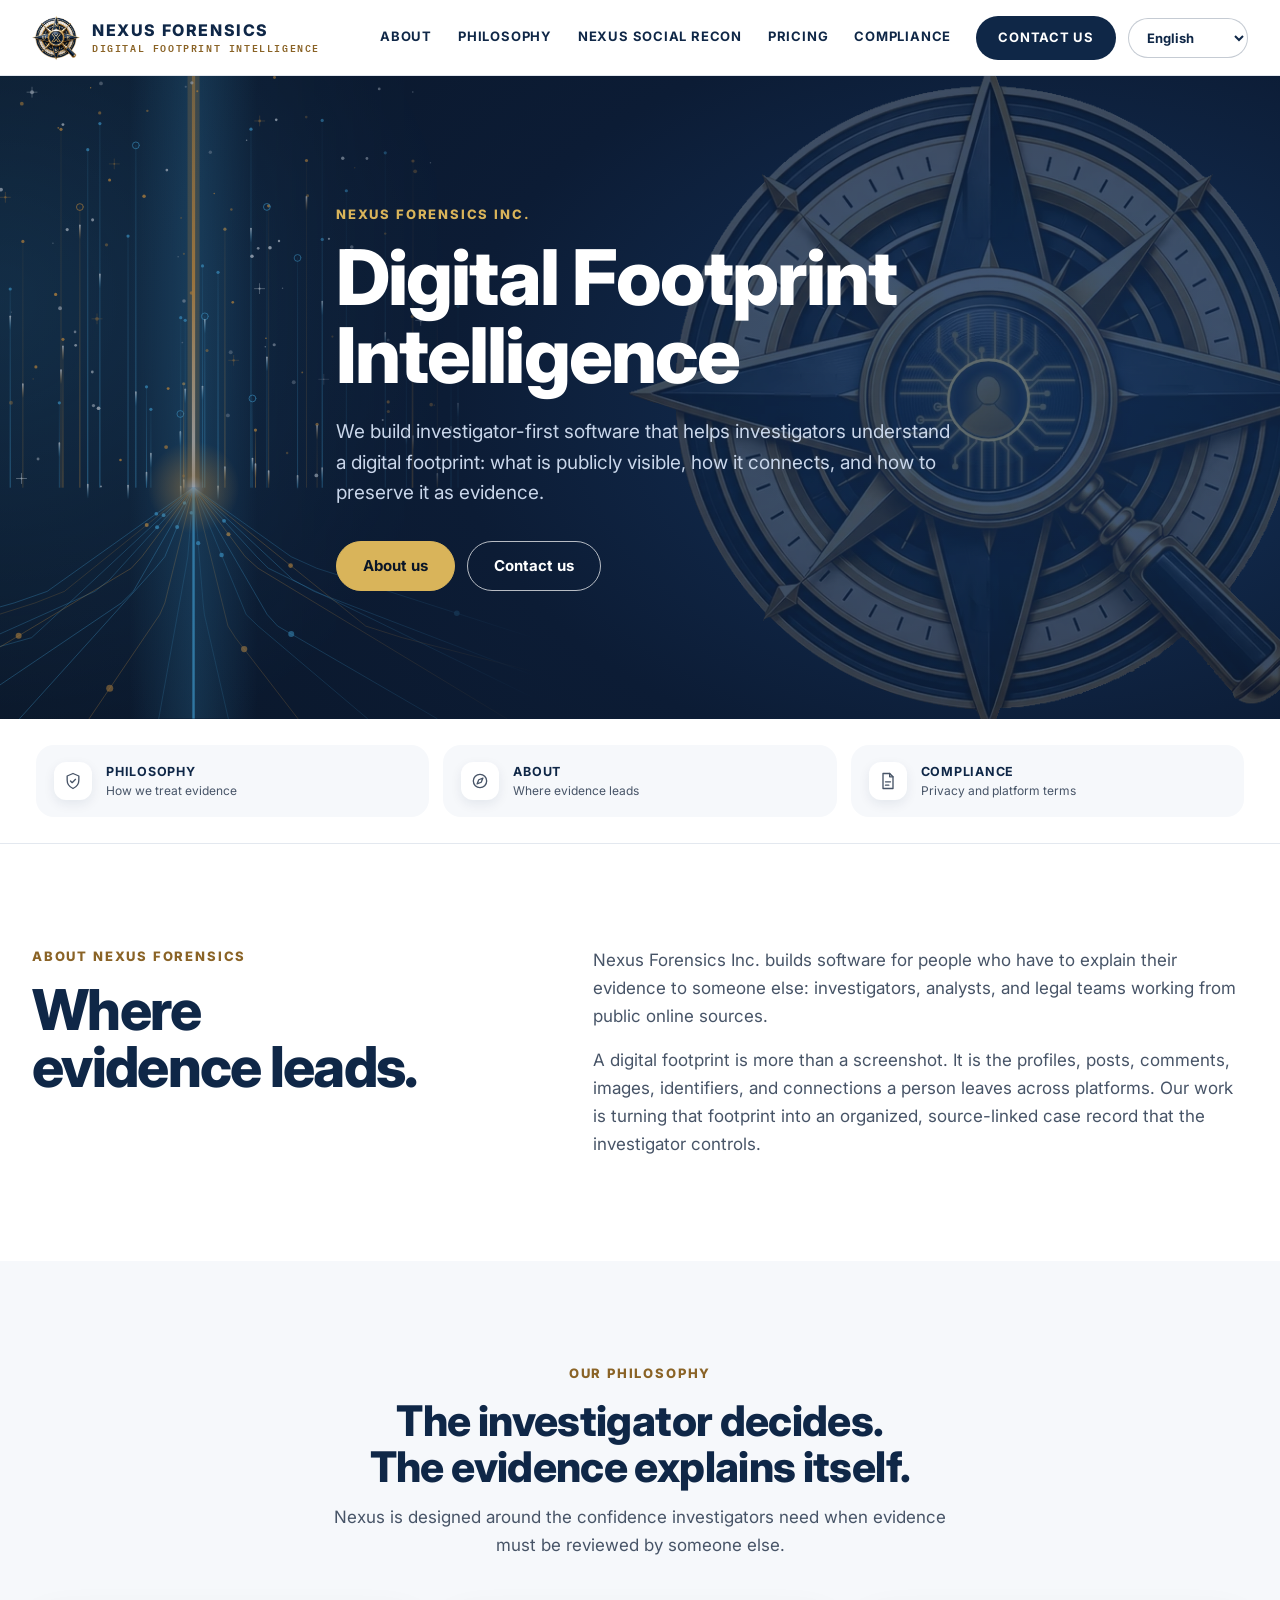
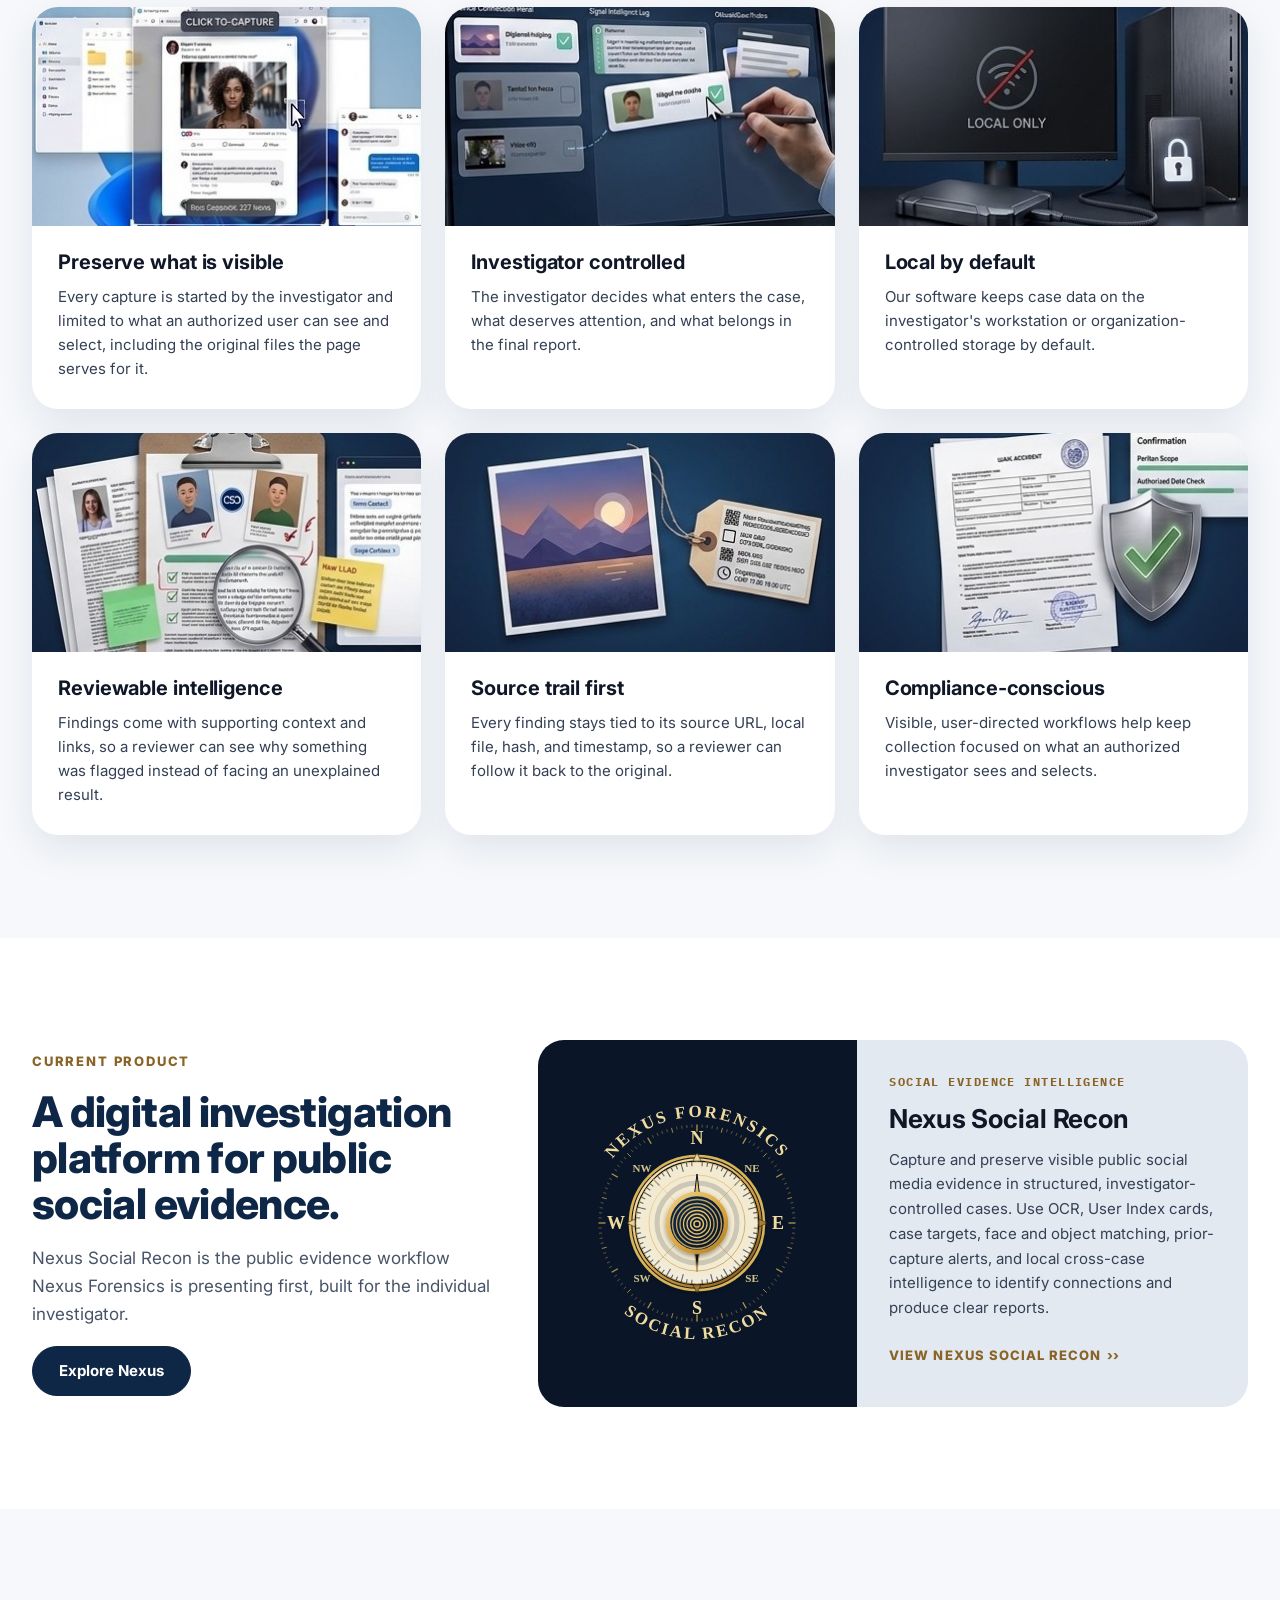
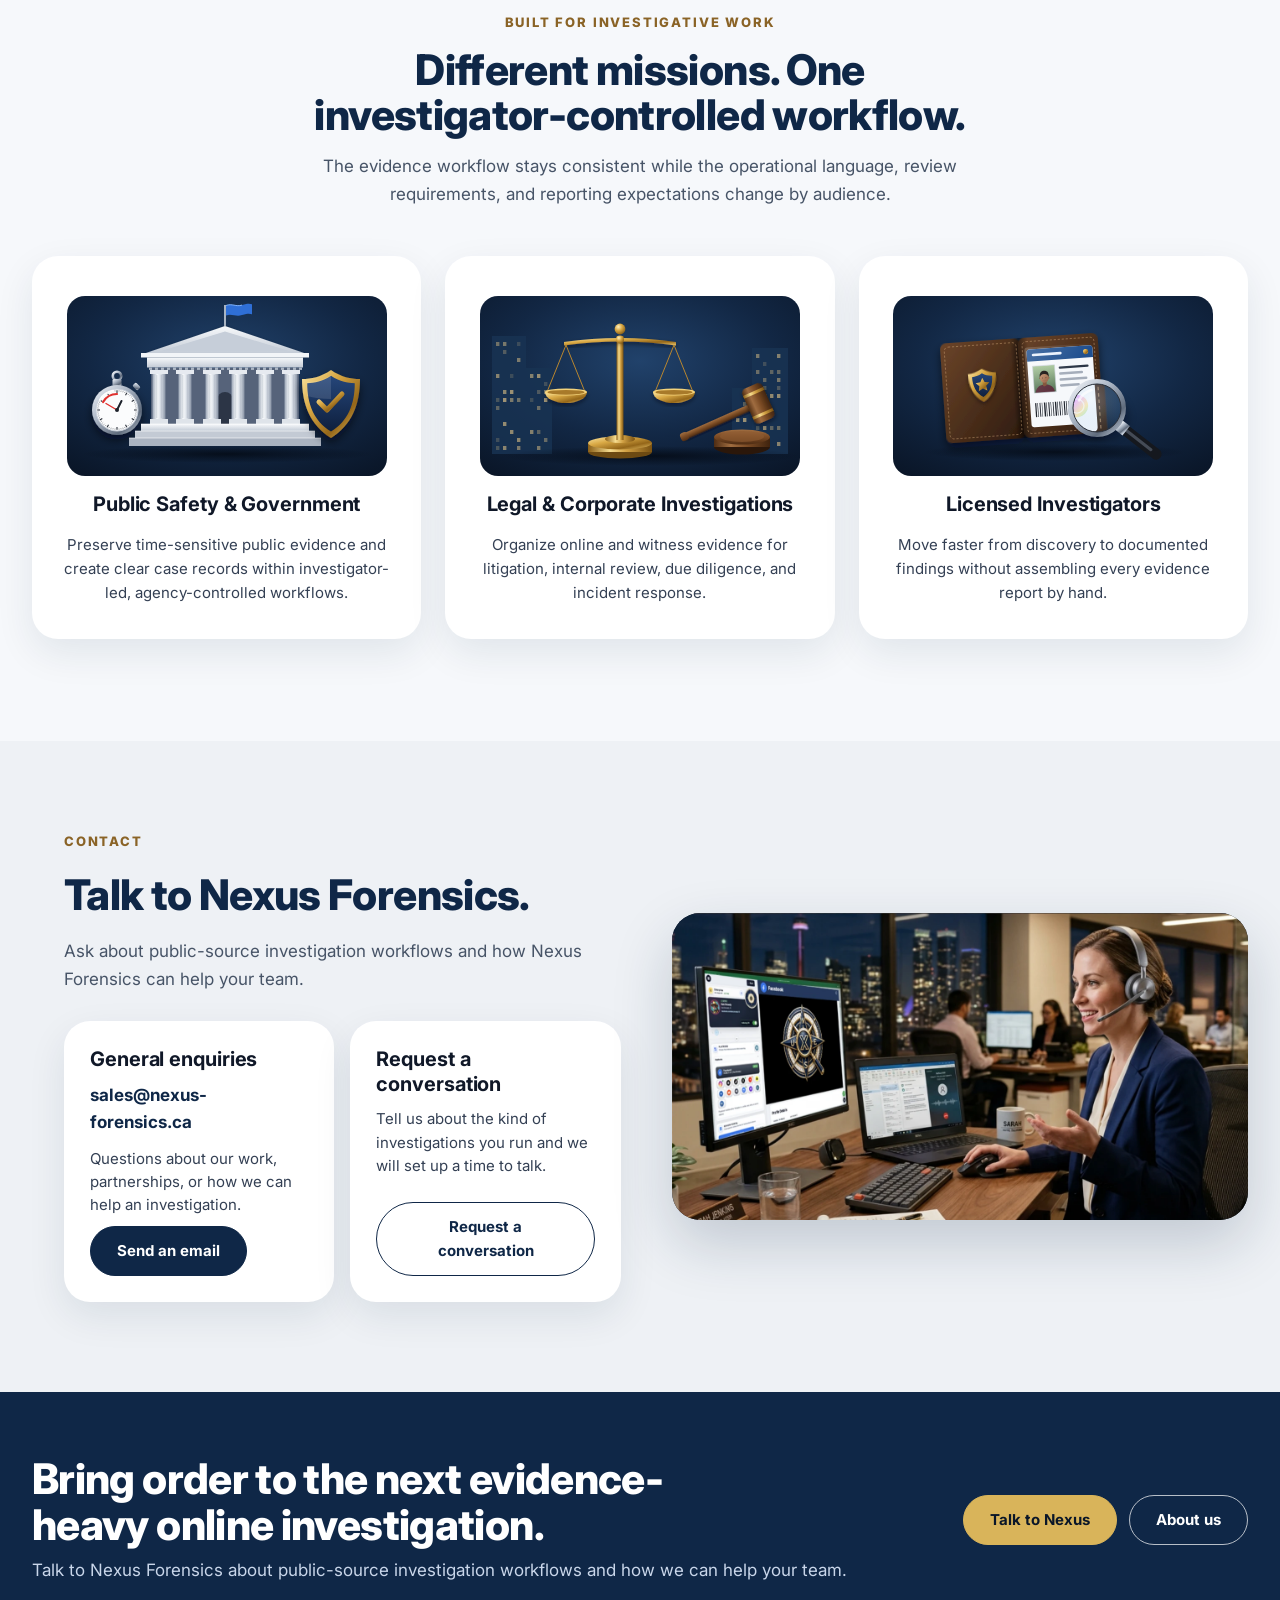
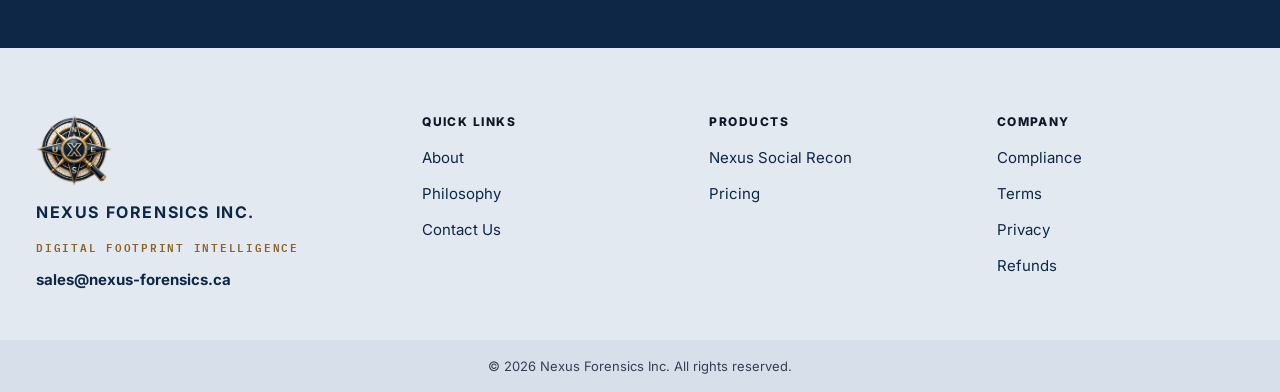
==== index.html @ 2ac07c44 "Privacy policy: complaint paragraph (Privacy Officer, reply promise, Privacy Commissioner) New parag" ====
<!doctype html>
<html lang="en">
<head>
  <meta charset="utf-8" />
  <meta name="viewport" content="width=device-width, initial-scale=1" />
  <title>Nexus Forensics | Digital Footprint Intelligence</title>
  <meta name="description" content="Nexus Forensics is a digital footprint intelligence company building investigator-first software that helps investigators understand and explain public online evidence." />
  <meta property="og:title" content="Nexus Forensics | Digital Footprint Intelligence" />
  <meta property="og:description" content="Digital footprint intelligence for investigators: where evidence leads." />
  <meta property="og:type" content="website" />
  <meta property="og:image" content="assets/nexus-forensics-logo-white-20260909-transparent.png" />
  <link rel="preconnect" href="https://fonts.googleapis.com" />
  <link rel="preconnect" href="https://fonts.gstatic.com" crossorigin />
  <link href="https://fonts.googleapis.com/css2?family=IBM+Plex+Mono:wght@500;600;700&family=Inter:wght@400;500;600;700;800&display=swap" rel="stylesheet" />
  <link rel="stylesheet" href="assets/site.css?v=20261114-01" />
  <link rel="stylesheet" href="assets/site-layout.css?v=20261116-2" />
</head>
<body>
  <header class="site-header">
    <a class="brand" href="index.html" aria-label="Nexus Forensics home">
      <span class="brand-mark"><img src="assets/nexus-forensics-compass-mark.png" alt="" width="48" height="48" /></span>
      <span class="brand-text"><span class="brand-name">Nexus Forensics</span><span class="brand-slogan">Digital Footprint Intelligence</span></span>
    </a>
    <nav class="site-nav" aria-label="Main navigation">
      <a href="index.html#about">About</a>
      <a href="index.html#philosophy">Philosophy</a>
      <a href="products/nexus-social-recon.html">Nexus Social Recon</a>
      <a href="pricing.html">Pricing</a>
      <a href="compliance-data-privacy.html">Compliance</a>
      <a class="contact-link" href="index.html#contact">Contact Us</a>
    </nav>
  </header>

  <!-- Home hero, style 3 (2026-11-14): full-width navy, the headline on the left and a very large, faint compass running off the right
       edge (the app’s own emblem with its letters painted out and a gold circuit around a person silhouette in the middle, assets/nexus-forensics-emblem-circuit.webp). -->
  <section class="v2-hero-wm has-stream">
    <div class="hero-stream" data-hero-stream></div>
    <div class="v2-wm has-pulse" aria-hidden="true">
      <img src="assets/nexus-forensics-emblem-circuit.webp" alt="" width="830" height="830" />
      <svg class="v2-wm-pulse" viewBox="0 0 830 830" aria-hidden="true" focusable="false">
        <defs><clipPath id="wmDisc"><circle cx="418" cy="418" r="93" /></clipPath></defs>
        <g clip-path="url(#wmDisc)"><path d="M397 383 L397 371.8 L383.3 358 L383.3 349.7" pathLength="100" /><path d="M405.4 383 L405.4 374.3 L397.1 366 L397.1 321" pathLength="100" /><path d="M413.8 383 L413.8 376.8 L411.1 374 L411.1 365.6" pathLength="100" /><path d="M422.2 383 L422.2 376.8 L424.9 374 L424.9 319" pathLength="100" /><path d="M430.6 383 L430.6 374.3 L438.9 366 L438.9 321" pathLength="100" /><path d="M439 383 L439 371.8 L452.8 358 L452.8 325" pathLength="100" /><path d="M453 397 L464.3 397 L478 383.3 L511 383.3" pathLength="100" /><path d="M453 405.4 L461.8 405.4 L470 397.1 L515 397.1" pathLength="100" /><path d="M453 413.8 L459.3 413.8 L462 411.1 L479.5 411.1" pathLength="100" /><path d="M453 422.2 L459.3 422.2 L462 424.9 L475.2 424.9" pathLength="100" /><path d="M453 430.6 L461.8 430.6 L470 438.9 L515 438.9" pathLength="100" /><path d="M453 439 L464.3 439 L478 452.8 L511 452.8" pathLength="100" /><path d="M439 453 L439 464.3 L452.8 478 L452.8 511" pathLength="100" /><path d="M430.6 453 L430.6 461.8 L438.9 470 L438.9 515" pathLength="100" /><path d="M422.2 453 L422.2 459.3 L424.9 462 L424.9 517" pathLength="100" /><path d="M413.8 453 L413.8 459.3 L411.1 462 L411.1 517" pathLength="100" /><path d="M405.4 453 L405.4 461.8 L397.1 470 L397.1 515" pathLength="100" /><path d="M397 453 L397 464.3 L383.3 478 L383.3 487.4" pathLength="100" /><path d="M383 439 L371.8 439 L358 452.8 L325 452.8" pathLength="100" /><path d="M383 430.6 L374.3 430.6 L366 438.9 L346.8 438.9" pathLength="100" /><path d="M383 422.2 L376.8 422.2 L374 424.9 L364.9 424.9" pathLength="100" /><path d="M383 413.8 L376.8 413.8 L374 411.1 L319 411.1" pathLength="100" /><path d="M383 405.4 L374.3 405.4 L366 397.1 L321 397.1" pathLength="100" /><path d="M383 397 L371.8 397 L358 383.3 L325 383.3" pathLength="100" /><path d="M446 446 L468.4 468.4 L503.4 468.4" pathLength="100" /><path d="M446 390 L467.5 368.5 L467.5 331.5" pathLength="100" /><path d="M390 446 L369 467 L331 467" pathLength="100" /><path d="M390 390 L366.1 366.1 L366.1 333.1" pathLength="100" /></g>
        <circle class="v2-wm-ripple" cx="418" cy="418" r="42" />
        <circle class="v2-wm-frame" cx="418" cy="418" r="42" />
      </svg>
    </div>
    <div class="v2-wm-inner">
      <p class="eyebrow">Nexus Forensics Inc.</p>
      <h1>Digital Footprint Intelligence</h1>
      <p class="hero-lede">We build investigator-first software that helps investigators understand a digital footprint: what is publicly visible, how it connects, and how to preserve it as evidence.</p>
      <div class="hero-actions">
        <a class="button gold" href="#about">About us</a>
        <a class="button line on-dark" href="#contact">Contact us</a>
      </div>
    </div>
  </section>

  <nav class="v2-strip" aria-label="Overview">
    <div class="v2-strip-inner">
      <a class="service-item" href="#philosophy">
        <span class="service-icon" aria-hidden="true"><svg viewBox="0 0 24 24" fill="none" stroke="currentColor" stroke-width="1.6" stroke-linecap="round" stroke-linejoin="round"><path d="M12 3l7 3v5c0 4.5-3 8-7 10-4-2-7-5.5-7-10V6z"/><path d="M9 12l2 2 4-4"/></svg></span>
        <span><b>Philosophy</b><span>How we treat evidence</span></span>
      </a>
      <a class="service-item" href="#about">
        <span class="service-icon" aria-hidden="true"><svg viewBox="0 0 24 24" fill="none" stroke="currentColor" stroke-width="1.6" stroke-linecap="round" stroke-linejoin="round"><circle cx="12" cy="12" r="8"/><path d="M15.5 8.5l-2 5-5 2 2-5z"/></svg></span>
        <span><b>About</b><span>Where evidence leads</span></span>
      </a>
      <a class="service-item" href="compliance-data-privacy.html">
        <span class="service-icon" aria-hidden="true"><svg viewBox="0 0 24 24" fill="none" stroke="currentColor" stroke-width="1.6" stroke-linecap="round" stroke-linejoin="round"><path d="M6 3h8l4 4v14H6z"/><path d="M14 3v4h4"/><path d="M9 13h6M9 17h4"/></svg></span>
        <span><b>Compliance</b><span>Privacy and platform terms</span></span>
      </a>
    </div>
  </nav>

  <main>
    <section id="about" class="v2-about">
      <div class="v2-about-text">
        <div class="v2-about-head">
          <p class="kicker">About Nexus Forensics</p>
          <h2>Where evidence leads.</h2>
        </div>
        <div class="v2-about-body">
          <p class="lead">Nexus Forensics Inc. builds software for people who have to explain their evidence to someone else: investigators, analysts, and legal teams working from public online sources.</p>
          <p class="lead">A digital footprint is more than a screenshot. It is the profiles, posts, comments, images, identifiers, and connections a person leaves across platforms. Our work is turning that footprint into an organized, source-linked case record that the investigator controls.</p>
        </div>
      </div>
    </section>

    <section class="band" id="philosophy">
      <div class="section-inner">
        <div class="v2-head-center">
          <p class="kicker">Our Philosophy</p>
          <h2>The investigator decides. The evidence explains itself.</h2>
          <p class="lead">Nexus is designed around the confidence investigators need when evidence must be reviewed by someone else.</p>
        </div>
        <div class="v2-cards three">
          <article class="v2-pic-card">
            <img src="assets/philosophy/preserve-what-is-visible.jpg" alt="" width="390" height="235" loading="lazy" decoding="async" />
            <div class="v2-pic-body"><h3>Preserve what is visible</h3><p>Every capture is started by the investigator and limited to what an authorized user can see and select, including the original files the page serves for it.</p></div>
          </article>
          <article class="v2-pic-card">
            <img src="assets/philosophy/investigator-controlled.jpg" alt="" width="390" height="235" loading="lazy" decoding="async" />
            <div class="v2-pic-body"><h3>Investigator controlled</h3><p>The investigator decides what enters the case, what deserves attention, and what belongs in the final report.</p></div>
          </article>
          <article class="v2-pic-card">
            <img src="assets/philosophy/local-by-default.jpg" alt="" width="390" height="235" loading="lazy" decoding="async" />
            <div class="v2-pic-body"><h3>Local by default</h3><p>Our software keeps case data on the investigator's workstation or organization-controlled storage by default.</p></div>
          </article>
          <article class="v2-pic-card">
            <img src="assets/philosophy/reviewable-intelligence.jpg" alt="" width="390" height="235" loading="lazy" decoding="async" />
            <div class="v2-pic-body"><h3>Reviewable intelligence</h3><p>Findings come with supporting context and links, so a reviewer can see why something was flagged instead of facing an unexplained result.</p></div>
          </article>
          <article class="v2-pic-card">
            <img src="assets/philosophy/source-trail-first.jpg" alt="" width="390" height="235" loading="lazy" decoding="async" />
            <div class="v2-pic-body"><h3>Source trail first</h3><p>Every finding stays tied to its source URL, local file, hash, and timestamp, so a reviewer can follow it back to the original.</p></div>
          </article>
          <article class="v2-pic-card">
            <img src="assets/philosophy/compliance-conscious.jpg" alt="" width="390" height="235" loading="lazy" decoding="async" />
            <div class="v2-pic-body"><h3>Compliance-conscious</h3><p>Visible, user-directed workflows help keep collection focused on what an authorized investigator sees and selects.</p></div>
          </article>
        </div>
      </div>
    </section>


    <section id="product">
      <div class="v2-product">
        <div class="v2-product-head">
          <p class="kicker">Current Product</p>
          <h2>A digital investigation platform for public social evidence.</h2>
          <p class="lead">Nexus Social Recon is the public evidence workflow Nexus Forensics is presenting first, built for the individual investigator.</p>
          <a class="button primary" href="products/nexus-social-recon.html">Explore Nexus</a>
        </div>
        <a class="v2-product-card" href="products/nexus-social-recon.html">
          <span class="v2-product-media"><span class="hero-compass sr-compass-card" data-sr-compass role="img" aria-label="Nexus Social Recon">
<svg id="srCompass" viewBox="-20 -20 240 240" class="sr-compass-art" aria-hidden="true" focusable="false">
<defs>
<radialGradient id="logoFaceGrad" cx="50%" cy="45%" r="65%">
<stop offset="0%" stop-color="#f3ead2"/>
<stop offset="70%" stop-color="#f3ead2"/>
<stop offset="100%" stop-color="#eef1f5"/>
</radialGradient>
<linearGradient id="logoGoldGrad" gradientUnits="userSpaceOnUse" x1="55" y1="45" x2="165" y2="175">
<stop offset="0%" stop-color="#fbe8b0"/>
<stop offset="45%" stop-color="#d9a53f"/>
<stop offset="100%" stop-color="#6b430c"/>
</linearGradient>
<linearGradient id="logoGoldGradSoft" gradientUnits="userSpaceOnUse" x1="40" y1="30" x2="180" y2="190">
<stop offset="0%" stop-color="#f7dfa0"/>
<stop offset="100%" stop-color="#9c6d1e"/>
</linearGradient>
<linearGradient id="logoNavyGrad" gradientUnits="userSpaceOnUse" x1="70" y1="70" x2="150" y2="150">
<stop offset="0%" stop-color="#132c4d"/>
<stop offset="100%" stop-color="#04070f"/>
</linearGradient>
<filter id="logoMarkShadow" x="-30%" y="-30%" width="160%" height="160%">
<feDropShadow dx="0" dy="2.2" stdDeviation="2.4" flood-color="#000" flood-opacity=".38"/>
</filter>
</defs>
<g id="logoFaceBack" filter="url(#logoMarkShadow)">
<circle cx="100" cy="100" r="67" fill="none" stroke="#d9b45a" stroke-width="2.6"/>
<circle cx="100" cy="100" r="63.5" fill="none" stroke="url(#logoGoldGrad)" stroke-width="2.2"/>
<circle cx="100" cy="100" r="61" fill="url(#logoFaceGrad)" stroke="url(#logoGoldGradSoft)" stroke-width="1"/>
<circle cx="100" cy="100" r="48" fill="none" stroke="url(#logoGoldGradSoft)" stroke-width="1" opacity=".7"/>
<circle cx="100" cy="100" r="40" fill="none" stroke="#071120" stroke-width="5" opacity=".16"/>
<g stroke="#071120" stroke-width="1.1" opacity=".62"><line x1="105.3" y1="39.2" x2="105.0" y2="43.2"/><line x1="110.6" y1="39.9" x2="109.9" y2="43.9"/><line x1="115.8" y1="41.1" x2="113.7" y2="48.8"/><line x1="120.9" y1="42.7" x2="119.5" y2="46.4"/><line x1="125.8" y1="44.7" x2="124.1" y2="48.3"/><line x1="130.5" y1="47.2" x2="126.5" y2="54.1"/><line x1="135.0" y1="50.0" x2="132.7" y2="53.3"/><line x1="139.2" y1="53.3" x2="136.6" y2="56.3"/><line x1="143.1" y1="56.9" x2="137.5" y2="62.5"/><line x1="146.7" y1="60.8" x2="143.7" y2="63.4"/><line x1="150.0" y1="65.0" x2="146.7" y2="67.3"/><line x1="152.8" y1="69.5" x2="145.9" y2="73.5"/><line x1="155.3" y1="74.2" x2="151.7" y2="75.9"/><line x1="157.3" y1="79.1" x2="153.6" y2="80.5"/><line x1="158.9" y1="84.2" x2="151.2" y2="86.3"/><line x1="160.1" y1="89.4" x2="156.1" y2="90.1"/><line x1="160.8" y1="94.7" x2="156.8" y2="95.0"/><line x1="160.8" y1="105.3" x2="156.8" y2="105.0"/><line x1="160.1" y1="110.6" x2="156.1" y2="109.9"/><line x1="158.9" y1="115.8" x2="151.2" y2="113.7"/><line x1="157.3" y1="120.9" x2="153.6" y2="119.5"/><line x1="155.3" y1="125.8" x2="151.7" y2="124.1"/><line x1="152.8" y1="130.5" x2="145.9" y2="126.5"/><line x1="150.0" y1="135.0" x2="146.7" y2="132.7"/><line x1="146.7" y1="139.2" x2="143.7" y2="136.6"/><line x1="143.1" y1="143.1" x2="137.5" y2="137.5"/><line x1="139.2" y1="146.7" x2="136.6" y2="143.7"/><line x1="135.0" y1="150.0" x2="132.7" y2="146.7"/><line x1="130.5" y1="152.8" x2="126.5" y2="145.9"/><line x1="125.8" y1="155.3" x2="124.1" y2="151.7"/><line x1="120.9" y1="157.3" x2="119.5" y2="153.6"/><line x1="115.8" y1="158.9" x2="113.7" y2="151.2"/><line x1="110.6" y1="160.1" x2="109.9" y2="156.1"/><line x1="105.3" y1="160.8" x2="105.0" y2="156.8"/><line x1="94.7" y1="160.8" x2="95.0" y2="156.8"/><line x1="89.4" y1="160.1" x2="90.1" y2="156.1"/><line x1="84.2" y1="158.9" x2="86.3" y2="151.2"/><line x1="79.1" y1="157.3" x2="80.5" y2="153.6"/><line x1="74.2" y1="155.3" x2="75.9" y2="151.7"/><line x1="69.5" y1="152.8" x2="73.5" y2="145.9"/><line x1="65.0" y1="150.0" x2="67.3" y2="146.7"/><line x1="60.8" y1="146.7" x2="63.4" y2="143.7"/><line x1="56.9" y1="143.1" x2="62.5" y2="137.5"/><line x1="53.3" y1="139.2" x2="56.3" y2="136.6"/><line x1="50.0" y1="135.0" x2="53.3" y2="132.7"/><line x1="47.2" y1="130.5" x2="54.1" y2="126.5"/><line x1="44.7" y1="125.8" x2="48.3" y2="124.1"/><line x1="42.7" y1="120.9" x2="46.4" y2="119.5"/><line x1="41.1" y1="115.8" x2="48.8" y2="113.7"/><line x1="39.9" y1="110.6" x2="43.9" y2="109.9"/><line x1="39.2" y1="105.3" x2="43.2" y2="105.0"/><line x1="39.2" y1="94.7" x2="43.2" y2="95.0"/><line x1="39.9" y1="89.4" x2="43.9" y2="90.1"/><line x1="41.1" y1="84.2" x2="48.8" y2="86.3"/><line x1="42.7" y1="79.1" x2="46.4" y2="80.5"/><line x1="44.7" y1="74.2" x2="48.3" y2="75.9"/><line x1="47.2" y1="69.5" x2="54.1" y2="73.5"/><line x1="50.0" y1="65.0" x2="53.3" y2="67.3"/><line x1="53.3" y1="60.8" x2="56.3" y2="63.4"/><line x1="56.9" y1="56.9" x2="62.5" y2="62.5"/><line x1="60.8" y1="53.3" x2="63.4" y2="56.3"/><line x1="65.0" y1="50.0" x2="67.3" y2="53.3"/><line x1="69.5" y1="47.2" x2="73.5" y2="54.1"/><line x1="74.2" y1="44.7" x2="75.9" y2="48.3"/><line x1="79.1" y1="42.7" x2="80.5" y2="46.4"/><line x1="84.2" y1="41.1" x2="86.3" y2="48.8"/><line x1="89.4" y1="39.9" x2="90.1" y2="43.9"/><line x1="94.7" y1="39.2" x2="95.0" y2="43.2"/></g>
<g fill="none" stroke="url(#logoGoldGradSoft)" stroke-width="1" opacity=".65">
<path d="M53 53 L92 92 M147 53 L108 92 M147 147 L108 108 M53 147 L92 108"/>
</g>
<g stroke="#d9b45a" opacity=".8"><line x1="100.0" y1="1.5" x2="100.0" y2="8.5" stroke-width="1.3"/><line x1="105.2" y1="1.6" x2="105.0" y2="4.6" stroke-width="0.5"/><line x1="110.3" y1="2.0" x2="110.0" y2="5.0" stroke-width="0.5"/><line x1="115.4" y1="2.7" x2="114.9" y2="5.7" stroke-width="0.5"/><line x1="120.5" y1="3.7" x2="119.9" y2="6.6" stroke-width="0.5"/><line x1="125.5" y1="4.9" x2="124.2" y2="9.7" stroke-width="0.9"/><line x1="130.4" y1="6.3" x2="129.5" y2="9.2" stroke-width="0.5"/><line x1="135.3" y1="8.0" x2="134.2" y2="10.8" stroke-width="0.5"/><line x1="140.1" y1="10.0" x2="138.8" y2="12.8" stroke-width="0.5"/><line x1="144.7" y1="12.2" x2="143.4" y2="14.9" stroke-width="0.5"/><line x1="149.2" y1="14.7" x2="145.8" y2="20.8" stroke-width="1.3"/><line x1="153.6" y1="17.4" x2="152.0" y2="19.9" stroke-width="0.5"/><line x1="157.9" y1="20.3" x2="156.1" y2="22.7" stroke-width="0.5"/><line x1="162.0" y1="23.5" x2="160.1" y2="25.8" stroke-width="0.5"/><line x1="165.9" y1="26.8" x2="163.9" y2="29.0" stroke-width="0.5"/><line x1="169.7" y1="30.3" x2="166.1" y2="33.9" stroke-width="0.9"/><line x1="173.2" y1="34.1" x2="171.0" y2="36.1" stroke-width="0.5"/><line x1="176.5" y1="38.0" x2="174.2" y2="39.9" stroke-width="0.5"/><line x1="179.7" y1="42.1" x2="177.3" y2="43.9" stroke-width="0.5"/><line x1="182.6" y1="46.4" x2="180.1" y2="48.0" stroke-width="0.5"/><line x1="185.3" y1="50.7" x2="179.2" y2="54.2" stroke-width="1.3"/><line x1="187.8" y1="55.3" x2="185.1" y2="56.6" stroke-width="0.5"/><line x1="190.0" y1="59.9" x2="187.2" y2="61.2" stroke-width="0.5"/><line x1="192.0" y1="64.7" x2="189.2" y2="65.8" stroke-width="0.5"/><line x1="193.7" y1="69.6" x2="190.8" y2="70.5" stroke-width="0.5"/><line x1="195.1" y1="74.5" x2="190.3" y2="75.8" stroke-width="0.9"/><line x1="196.3" y1="79.5" x2="193.4" y2="80.1" stroke-width="0.5"/><line x1="197.3" y1="84.6" x2="194.3" y2="85.1" stroke-width="0.5"/><line x1="198.0" y1="89.7" x2="195.0" y2="90.0" stroke-width="0.5"/><line x1="198.4" y1="94.8" x2="195.4" y2="95.0" stroke-width="0.5"/><line x1="198.5" y1="100.0" x2="191.5" y2="100.0" stroke-width="1.3"/><line x1="198.4" y1="105.2" x2="195.4" y2="105.0" stroke-width="0.5"/><line x1="198.0" y1="110.3" x2="195.0" y2="110.0" stroke-width="0.5"/><line x1="197.3" y1="115.4" x2="194.3" y2="114.9" stroke-width="0.5"/><line x1="196.3" y1="120.5" x2="193.4" y2="119.9" stroke-width="0.5"/><line x1="195.1" y1="125.5" x2="190.3" y2="124.2" stroke-width="0.9"/><line x1="193.7" y1="130.4" x2="190.8" y2="129.5" stroke-width="0.5"/><line x1="192.0" y1="135.3" x2="189.2" y2="134.2" stroke-width="0.5"/><line x1="190.0" y1="140.1" x2="187.2" y2="138.8" stroke-width="0.5"/><line x1="187.8" y1="144.7" x2="185.1" y2="143.4" stroke-width="0.5"/><line x1="185.3" y1="149.2" x2="179.2" y2="145.8" stroke-width="1.3"/><line x1="182.6" y1="153.6" x2="180.1" y2="152.0" stroke-width="0.5"/><line x1="179.7" y1="157.9" x2="177.3" y2="156.1" stroke-width="0.5"/><line x1="176.5" y1="162.0" x2="174.2" y2="160.1" stroke-width="0.5"/><line x1="173.2" y1="165.9" x2="171.0" y2="163.9" stroke-width="0.5"/><line x1="169.7" y1="169.7" x2="166.1" y2="166.1" stroke-width="0.9"/><line x1="165.9" y1="173.2" x2="163.9" y2="171.0" stroke-width="0.5"/><line x1="162.0" y1="176.5" x2="160.1" y2="174.2" stroke-width="0.5"/><line x1="157.9" y1="179.7" x2="156.1" y2="177.3" stroke-width="0.5"/><line x1="153.6" y1="182.6" x2="152.0" y2="180.1" stroke-width="0.5"/><line x1="149.2" y1="185.3" x2="145.8" y2="179.2" stroke-width="1.3"/><line x1="144.7" y1="187.8" x2="143.4" y2="185.1" stroke-width="0.5"/><line x1="140.1" y1="190.0" x2="138.8" y2="187.2" stroke-width="0.5"/><line x1="135.3" y1="192.0" x2="134.2" y2="189.2" stroke-width="0.5"/><line x1="130.4" y1="193.7" x2="129.5" y2="190.8" stroke-width="0.5"/><line x1="125.5" y1="195.1" x2="124.2" y2="190.3" stroke-width="0.9"/><line x1="120.5" y1="196.3" x2="119.9" y2="193.4" stroke-width="0.5"/><line x1="115.4" y1="197.3" x2="114.9" y2="194.3" stroke-width="0.5"/><line x1="110.3" y1="198.0" x2="110.0" y2="195.0" stroke-width="0.5"/><line x1="105.2" y1="198.4" x2="105.0" y2="195.4" stroke-width="0.5"/><line x1="100.0" y1="198.5" x2="100.0" y2="191.5" stroke-width="1.3"/><line x1="94.8" y1="198.4" x2="95.0" y2="195.4" stroke-width="0.5"/><line x1="89.7" y1="198.0" x2="90.0" y2="195.0" stroke-width="0.5"/><line x1="84.6" y1="197.3" x2="85.1" y2="194.3" stroke-width="0.5"/><line x1="79.5" y1="196.3" x2="80.1" y2="193.4" stroke-width="0.5"/><line x1="74.5" y1="195.1" x2="75.8" y2="190.3" stroke-width="0.9"/><line x1="69.6" y1="193.7" x2="70.5" y2="190.8" stroke-width="0.5"/><line x1="64.7" y1="192.0" x2="65.8" y2="189.2" stroke-width="0.5"/><line x1="59.9" y1="190.0" x2="61.2" y2="187.2" stroke-width="0.5"/><line x1="55.3" y1="187.8" x2="56.6" y2="185.1" stroke-width="0.5"/><line x1="50.7" y1="185.3" x2="54.2" y2="179.2" stroke-width="1.3"/><line x1="46.4" y1="182.6" x2="48.0" y2="180.1" stroke-width="0.5"/><line x1="42.1" y1="179.7" x2="43.9" y2="177.3" stroke-width="0.5"/><line x1="38.0" y1="176.5" x2="39.9" y2="174.2" stroke-width="0.5"/><line x1="34.1" y1="173.2" x2="36.1" y2="171.0" stroke-width="0.5"/><line x1="30.3" y1="169.7" x2="33.9" y2="166.1" stroke-width="0.9"/><line x1="26.8" y1="165.9" x2="29.0" y2="163.9" stroke-width="0.5"/><line x1="23.5" y1="162.0" x2="25.8" y2="160.1" stroke-width="0.5"/><line x1="20.3" y1="157.9" x2="22.7" y2="156.1" stroke-width="0.5"/><line x1="17.4" y1="153.6" x2="19.9" y2="152.0" stroke-width="0.5"/><line x1="14.7" y1="149.3" x2="20.8" y2="145.8" stroke-width="1.3"/><line x1="12.2" y1="144.7" x2="14.9" y2="143.4" stroke-width="0.5"/><line x1="10.0" y1="140.1" x2="12.8" y2="138.8" stroke-width="0.5"/><line x1="8.0" y1="135.3" x2="10.8" y2="134.2" stroke-width="0.5"/><line x1="6.3" y1="130.4" x2="9.2" y2="129.5" stroke-width="0.5"/><line x1="4.9" y1="125.5" x2="9.7" y2="124.2" stroke-width="0.9"/><line x1="3.7" y1="120.5" x2="6.6" y2="119.9" stroke-width="0.5"/><line x1="2.7" y1="115.4" x2="5.7" y2="114.9" stroke-width="0.5"/><line x1="2.0" y1="110.3" x2="5.0" y2="110.0" stroke-width="0.5"/><line x1="1.6" y1="105.2" x2="4.6" y2="105.0" stroke-width="0.5"/><line x1="1.5" y1="100.0" x2="8.5" y2="100.0" stroke-width="1.3"/><line x1="1.6" y1="94.8" x2="4.6" y2="95.0" stroke-width="0.5"/><line x1="2.0" y1="89.7" x2="5.0" y2="90.0" stroke-width="0.5"/><line x1="2.7" y1="84.6" x2="5.7" y2="85.1" stroke-width="0.5"/><line x1="3.7" y1="79.5" x2="6.6" y2="80.1" stroke-width="0.5"/><line x1="4.9" y1="74.5" x2="9.7" y2="75.8" stroke-width="0.9"/><line x1="6.3" y1="69.6" x2="9.2" y2="70.5" stroke-width="0.5"/><line x1="8.0" y1="64.7" x2="10.8" y2="65.8" stroke-width="0.5"/><line x1="10.0" y1="59.9" x2="12.8" y2="61.2" stroke-width="0.5"/><line x1="12.2" y1="55.3" x2="14.9" y2="56.6" stroke-width="0.5"/><line x1="14.7" y1="50.7" x2="20.8" y2="54.2" stroke-width="1.3"/><line x1="17.4" y1="46.4" x2="19.9" y2="48.0" stroke-width="0.5"/><line x1="20.3" y1="42.1" x2="22.7" y2="43.9" stroke-width="0.5"/><line x1="23.5" y1="38.0" x2="25.8" y2="39.9" stroke-width="0.5"/><line x1="26.8" y1="34.1" x2="29.0" y2="36.1" stroke-width="0.5"/><line x1="30.3" y1="30.3" x2="33.9" y2="33.9" stroke-width="0.9"/><line x1="34.1" y1="26.8" x2="36.1" y2="29.0" stroke-width="0.5"/><line x1="38.0" y1="23.5" x2="39.9" y2="25.8" stroke-width="0.5"/><line x1="42.1" y1="20.3" x2="43.9" y2="22.7" stroke-width="0.5"/><line x1="46.4" y1="17.4" x2="48.0" y2="19.9" stroke-width="0.5"/><line x1="50.7" y1="14.7" x2="54.2" y2="20.8" stroke-width="1.3"/><line x1="55.3" y1="12.2" x2="56.6" y2="14.9" stroke-width="0.5"/><line x1="59.9" y1="10.0" x2="61.2" y2="12.8" stroke-width="0.5"/><line x1="64.7" y1="8.0" x2="65.8" y2="10.8" stroke-width="0.5"/><line x1="69.6" y1="6.3" x2="70.5" y2="9.2" stroke-width="0.5"/><line x1="74.5" y1="4.9" x2="75.8" y2="9.7" stroke-width="0.9"/><line x1="79.5" y1="3.7" x2="80.1" y2="6.6" stroke-width="0.5"/><line x1="84.6" y1="2.7" x2="85.1" y2="5.7" stroke-width="0.5"/><line x1="89.7" y1="2.0" x2="90.0" y2="5.0" stroke-width="0.5"/><line x1="94.8" y1="1.6" x2="95.0" y2="4.6" stroke-width="0.5"/></g>
<g font-family="'Times New Roman', Georgia, 'Iowan Old Style', serif" font-weight="800" font-size="18" fill="#f1dc9f" text-anchor="middle">
<text x="100" y="21">N</text>
<text x="181" y="106">E</text>
<text x="100" y="191">S</text>
<text x="19" y="106">W</text>
</g>
<g font-family="'Times New Roman', Georgia, 'Iowan Old Style', serif" font-weight="700" font-size="11" fill="#f1dc9f" text-anchor="middle" opacity=".85">
<text x="155" y="49">NE</text>
<text x="155" y="159">SE</text>
<text x="45" y="159">SW</text>
<text x="45" y="49">NW</text>
</g>
<g fill="url(#logoGoldGrad)" stroke="#071120" stroke-width=".5">
<path d="M100 30 L104 38 L96 38 Z"/>
<path d="M170 100 L162 104 L162 96 Z"/>
<path d="M100 170 L104 162 L96 162 Z"/>
<path d="M30 100 L38 104 L38 96 Z"/>
</g>
</g>
<circle class="app-logo-ring-glow" id="srCompassRingGlow" cx="100" cy="100" r="70" fill="none" stroke="#e3c069" stroke-width="4"/>
<g id="srCompassNeedle" class="idle-drift">
<path d="M100 51 L106 100 L100 100 L94 100 Z" fill="url(#logoGoldGrad)" stroke="#071120" stroke-width="1"/>
<path d="M100 149 L106 100 L100 100 L94 100 Z" fill="url(#logoNavyGrad)" stroke="url(#logoGoldGradSoft)" stroke-width="1"/>
</g>
<g id="logoFaceFront" filter="url(#logoMarkShadow)">
<circle cx="100" cy="100" r="29" fill="url(#logoNavyGrad)" stroke="url(#logoGoldGrad)" stroke-width="4.5"/>
<g id="srCompassFingerprint" stroke="#e3c069" fill="none">
<circle cx="100" cy="101" r="3" stroke-width="1.5"/>
<circle cx="100" cy="101" r="6.5" stroke-width="1.5"/>
<circle cx="100" cy="101" r="10" stroke-width="1.3"/>
<circle cx="100" cy="101" r="13.5" stroke-width="1.3"/>
<circle cx="100" cy="101" r="17" stroke-width="1.3" opacity=".85"/>
<circle cx="100" cy="101" r="20.5" stroke-width="1.3" opacity=".85"/>
</g>
<circle cx="100" cy="101" r="24.5" stroke="#e3c069" fill="none" stroke-width="1.4" opacity=".8"/>
</g>
<path id="logoTopArc" d="M-6,100 A106,106 0 0 1 206,100" fill="none"/>
<path id="logoWordArc" d="M-16,100 A116,116 0 0 0 216,100" fill="none"/>
<text font-family="'Times New Roman', Georgia, 'Iowan Old Style', serif" font-weight="800" font-size="17" letter-spacing="2.4" fill="#f1dc9f" text-anchor="middle">
<textPath href="#logoTopArc" startOffset="50%">NEXUS FORENSICS</textPath>
</text>
<text font-family="'Times New Roman', Georgia, 'Iowan Old Style', serif" font-weight="800" font-size="17" letter-spacing="2.4" fill="#f1dc9f" text-anchor="middle">
<textPath href="#logoWordArc" startOffset="50%" side="right">SOCIAL RECON</textPath>
</text>
</svg>
</span></span>
          <span class="v2-product-body">
            <span class="product-kicker">Social Evidence Intelligence</span>
            <h3>Nexus Social Recon</h3>
            <p>Capture and preserve visible public social media evidence in structured, investigator-controlled cases. Use OCR, User Index cards, case targets, face and object matching, prior-capture alerts, and local cross-case intelligence to identify connections and produce clear reports.</p>
            <span class="v2-more">View Nexus Social Recon</span>
          </span>
        </a>
      </div>
    </section>

    <section class="band">
      <div class="section-inner">
        <div class="v2-head-center">
          <p class="kicker">Built for Investigative Work</p>
          <h2>Different missions. One investigator-controlled workflow.</h2>
          <p class="lead">The evidence workflow stays consistent while the operational language, review requirements, and reporting expectations change by audience.</p>
        </div>
        <div class="v2-cards three">
          <article class="v2-audience">
            <img src="assets/illustrations/public-safety-government.svg" alt="" width="320" height="180" loading="lazy" decoding="async" />
            <h3>Public Safety &amp; Government</h3>
            <p>Preserve time-sensitive public evidence and create clear case records within investigator-led, agency-controlled workflows.</p>
          </article>
          <article class="v2-audience">
            <img src="assets/illustrations/legal-corporate.svg" alt="" width="320" height="180" loading="lazy" decoding="async" />
            <h3>Legal &amp; Corporate Investigations</h3>
            <p>Organize online and witness evidence for litigation, internal review, due diligence, and incident response.</p>
          </article>
          <article class="v2-audience">
            <img src="assets/illustrations/licensed-investigators.svg" alt="" width="320" height="180" loading="lazy" decoding="async" />
            <h3>Licensed Investigators</h3>
            <p>Move faster from discovery to documented findings without assembling every evidence report by hand.</p>
          </article>
        </div>
      </div>
    </section>
  </main>

  <section class="v2-contact" id="contact">
    <div class="v2-contact-copy">
      <p class="kicker">Contact</p>
      <h2>Talk to Nexus Forensics.</h2>
      <p class="lead">Ask about public-source investigation workflows and how Nexus Forensics can help your team.</p>
      <div class="v2-contact-cards">
        <div class="contact-card">
          <h3>General enquiries</h3>
          <a class="contact-email" href="mailto:sales@nexus-forensics.ca">sales@nexus-forensics.ca</a>
          <p>Questions about our work, partnerships, or how we can help an investigation.</p>
          <a class="button primary" href="mailto:sales@nexus-forensics.ca">Send an email</a>
        </div>
        <div class="contact-card">
          <h3>Request a conversation</h3>
          <p>Tell us about the kind of investigations you run and we will set up a time to talk.</p>
          <a class="button line" href="mailto:sales@nexus-forensics.ca?subject=Conversation%20with%20Nexus%20Forensics">Request a conversation</a>
        </div>
      </div>
    </div>
    <div class="v2-contact-art is-photo"><img src="assets/contact-office.webp" alt="" width="1376" height="732" loading="lazy" decoding="async" /></div>
  </section>

  <section class="v2-cta">
    <div class="v2-cta-inner">
      <div>
        <h2>Bring order to the next evidence-heavy online investigation.</h2>
        <p>Talk to Nexus Forensics about public-source investigation workflows and how we can help your team.</p>
      </div>
      <div class="cta-actions">
        <a class="button gold" href="mailto:sales@nexus-forensics.ca">Talk to Nexus</a>
        <a class="button line" href="#about">About us</a>
      </div>
    </div>
  </section>


  <footer class="v2-footer">
    <div class="v2-footer-inner">
      <div class="v2-footer-brand">
        <img src="assets/nexus-forensics-compass-mark.png" alt="" width="76" height="76" loading="lazy" decoding="async" />
        <b>Nexus Forensics Inc.</b>
        <span>Digital Footprint Intelligence</span>
        <a href="mailto:sales@nexus-forensics.ca">sales@nexus-forensics.ca</a>
      </div>
      <nav aria-label="Quick links">
        <p>Quick links</p>
        <a href="index.html#about">About</a>
        <a href="index.html#philosophy">Philosophy</a>
        <a href="index.html#contact">Contact Us</a>
      </nav>
      <nav aria-label="Products">
        <p>Products</p>
        <a href="products/nexus-social-recon.html">Nexus Social Recon</a>
        <a href="pricing.html">Pricing</a>
      </nav>
      <nav aria-label="Company">
        <p>Company</p>
        <a href="compliance-data-privacy.html">Compliance</a>
        <a href="terms-and-conditions.html">Terms</a>
        <a href="privacy-policy.html">Privacy</a>
        <a href="refund-policy.html">Refunds</a>
      </nav>
    </div>
    <div class="v2-footer-bar">© 2026 Nexus Forensics Inc. All rights reserved.</div>
  </footer>
  <script src="assets/site-language.js?v=20261116-08" defer></script>
  <script src="assets/site-lightbox.js?v=20261114-02" defer></script>
  <script src="assets/sr-compass.js?v=20261114-01" defer></script>
  <script src="assets/hero-stream.js?v=20261114-02" defer></script>
</body>
</html>
---- assets/site.css ----
/* Nexus Forensics — "Digital Footprint Intelligence" theme.
   Dark navy base, cyan/blue signal colour, red for alerts, gold kept from the compass logo. */
:root {
  --bg: #0a1424;
  --bg-2: #0d1b30;
  --panel: #11233d;
  --panel-2: #15294a;
  --panel-3: #1a3358;
  --line: rgba(110, 170, 235, .20);
  --line-strong: rgba(110, 170, 235, .38);
  --text: #e8f0fc;
  --muted: #9fb3cf;
  --dim: #7388a6;
  --cyan: #5cc8ff;
  --cyan-soft: #9fdcff;
  --blue: #1f8ef1;
  --blue-deep: #1767b8;
  --red: #ff5a5f;
  --green: #3fd49a;
  --amber: #f3b23c;
  --gold: #cf9b45;
  --shadow: 0 24px 56px rgba(2, 8, 20, .5);
  --radius: 6px;
  --font-display: Inter, ui-sans-serif, system-ui, -apple-system, "Segoe UI", sans-serif;
  --font-mono: "IBM Plex Mono", ui-monospace, SFMono-Regular, Menlo, monospace;
  --font-body: Inter, ui-sans-serif, system-ui, -apple-system, "Segoe UI", sans-serif;
  --header-h: 68px;
}

* { box-sizing: border-box; }
html { scroll-behavior: smooth; scroll-padding-top: calc(var(--header-h) + 12px); }
body {
  margin: 0;
  color: var(--text);
  background: var(--bg);
  font-family: var(--font-body);
  line-height: 1.6;
  -webkit-font-smoothing: antialiased;
}
a { color: inherit; }
img { display: block; max-width: 100%; }
::selection { background: rgba(92, 200, 255, .3); }

/* ---------- Header ---------- */
.site-header {
  position: sticky;
  top: 0;
  z-index: 50;
  display: flex;
  align-items: center;
  justify-content: space-between;
  gap: 22px;
  min-height: var(--header-h);
  padding: 10px 48px;
  color: var(--text);
  background: rgba(10, 20, 36, .92);
  border-bottom: 1px solid var(--line);
  backdrop-filter: blur(14px);
}
.brand {
  display: inline-flex;
  align-items: center;
  gap: 12px;
  text-decoration: none;
}
.brand-mark {
  position: relative;
  flex: 0 0 46px;
  width: 46px;
  height: 43px;
  overflow: hidden;
}
.brand-mark img {
  position: absolute;
  width: 85px;
  max-width: none;
  left: -19px;
  top: -2px;
}
.brand-text { display: grid; line-height: 1.15; }
.brand-name {
  font-size: 15px;
  font-weight: 800;
  letter-spacing: .12em;
  text-transform: uppercase;
}
.brand-slogan {
  margin-top: 3px;
  color: var(--cyan);
  font-family: var(--font-mono);
  font-size: 10px;
  font-weight: 600;
  letter-spacing: .16em;
  text-transform: uppercase;
}
.site-nav {
  display: flex;
  align-items: center;
  justify-content: flex-end;
  gap: 2px;
  font-family: var(--font-mono);
  font-size: 12px;
  font-weight: 600;
  letter-spacing: .06em;
  text-transform: uppercase;
}
.site-nav a {
  min-height: 38px;
  display: inline-flex;
  align-items: center;
  padding: 8px 12px;
  border: 1px solid transparent;
  color: var(--muted);
  text-decoration: none;
  white-space: nowrap;
  transition: color 150ms ease, border-color 150ms ease;
}
.site-nav a:hover,
.site-nav a[aria-current="page"] {
  color: #fff;
  border-bottom-color: var(--cyan);
}
.site-nav .contact-link {
  margin-left: 8px;
  padding: 8px 18px;
  color: var(--cyan-soft);
  border: 1px solid var(--cyan);
  border-radius: 3px;
  background: rgba(92, 200, 255, .06);
}
.site-nav .contact-link:hover,
.site-nav .contact-link[aria-current="page"] {
  color: #04101f;
  background: var(--cyan);
  border-color: var(--cyan);
}
.language-picker {
  min-height: 38px;
  display: inline-flex;
  align-items: center;
  margin-left: 8px;
  padding: 4px;
  border: 1px solid var(--line);
  border-radius: 3px;
  color: var(--muted);
  background: rgba(255, 255, 255, .03);
  white-space: nowrap;
}
.language-picker select {
  min-width: 112px;
  height: 30px;
  padding: 0 24px 0 8px;
  border: 1px solid var(--line);
  border-radius: 3px;
  color: var(--text);
  background: var(--panel);
  font: inherit;
  font-size: 11px;
  font-weight: 600;
}

/* ---------- Buttons ---------- */
.button {
  display: inline-flex;
  align-items: center;
  justify-content: center;
  min-height: 46px;
  padding: 11px 24px;
  border: 1px solid transparent;
  border-radius: 4px;
  font-family: var(--font-mono);
  font-size: 13px;
  font-weight: 600;
  letter-spacing: .06em;
  text-transform: uppercase;
  text-decoration: none;
  text-align: center;
  transition: background 150ms ease, border-color 150ms ease, color 150ms ease, transform 150ms ease, box-shadow 150ms ease;
}
.button.primary {
  color: #fff;
  background: linear-gradient(180deg, #2a9bff, var(--blue-deep));
  border-color: #5db4ff;
  box-shadow: 0 0 0 1px rgba(92, 200, 255, .15), 0 8px 26px rgba(31, 142, 241, .35);
}
.button.primary:hover { background: linear-gradient(180deg, #46aaff, #1e78d4); box-shadow: 0 0 0 1px rgba(92, 200, 255, .4), 0 10px 32px rgba(31, 142, 241, .5); }
.button.dark { color: #fff; background: var(--panel-3); border-color: var(--line-strong); }
.button.dark:hover { border-color: var(--cyan); }
.button.line { color: var(--text); border-color: var(--line-strong); background: rgba(255, 255, 255, .03); }
.button.line:hover { border-color: var(--cyan); color: #fff; }
.button.soft { color: var(--text); border-color: var(--line-strong); background: transparent; }
.button.soft:hover { border-color: var(--cyan); color: #fff; }
.button:hover { transform: translateY(-1px); }

/* ---------- Hero ---------- */
.hero-inner,
.section-inner,
.footer-inner,
.cta-inner {
  width: 100%;
  max-width: 1180px;
  margin: 0 auto;
}
.hero,
.product-hero,
.policy-hero {
  position: relative;
  overflow: hidden;
  isolation: isolate;
  color: var(--text);
  background:
    radial-gradient(900px 420px at 50% 62%, rgba(31, 142, 241, .16), transparent 70%),
    linear-gradient(180deg, #0b182c, var(--bg));
}
/* faint triangulated mesh behind the title, like the reference */
.hero:before,
.product-hero:before,
.policy-hero:before {
  content: "";
  position: absolute;
  inset: 0;
  z-index: -1;
  background-image:
    linear-gradient(60deg, transparent 49.8%, rgba(92, 200, 255, .07) 50%, transparent 50.3%),
    linear-gradient(120deg, transparent 49.8%, rgba(92, 200, 255, .06) 50%, transparent 50.3%);
  background-size: 190px 330px, 190px 330px;
  -webkit-mask-image: radial-gradient(ellipse at 50% 65%, #000 10%, transparent 72%);
  mask-image: radial-gradient(ellipse at 50% 65%, #000 10%, transparent 72%);
}
.hero:after,
.product-hero:after,
.band.dark:after,
.policy-hero:after {
  content: "";
  position: absolute;
  left: 0;
  right: 0;
  bottom: 0;
  height: 1px;
  background: linear-gradient(90deg, transparent, var(--cyan) 25%, var(--cyan) 75%, transparent);
  opacity: .55;
}
.hero-banner {
  position: relative;
  overflow: hidden;
  height: clamp(232px, 16vw, 300px);
  border-bottom: 1px solid var(--line);
  background:
    linear-gradient(90deg, rgba(10, 20, 36, .55), transparent 18%, transparent 82%, rgba(10, 20, 36, .55)),
    url("hero-network.svg") center / cover no-repeat;
}
.hero-fx {
  position: absolute;
  inset: 0;
  width: 100%;
  height: 100%;
  pointer-events: none;
}
.hero { padding: 0 0 0; }
.hero.hero-center .hero-inner {
  padding: 72px 48px 64px;
  text-align: center;
}
.hero.hero-center h1,
.hero.hero-center .hero-lede,
.product-hero.center h1,
.product-hero.center .hero-lede { margin-left: auto; margin-right: auto; }
.hero.hero-center .hero-actions,
.product-hero.center .hero-actions { justify-content: center; }
.hero.hero-center .eyebrow,
.product-hero.center .eyebrow { justify-content: center; }

.eyebrow,
.kicker {
  margin: 0 0 14px;
  color: var(--cyan);
  font-family: var(--font-mono);
  font-size: 12px;
  font-weight: 700;
  letter-spacing: .18em;
  text-transform: uppercase;
}
.eyebrow { display: flex; align-items: center; gap: 12px; }
.hero.hero-center .eyebrow:before,
.hero.hero-center .eyebrow:after,
.product-hero.center .eyebrow:before,
.product-hero.center .eyebrow:after {
  content: "";
  width: 38px;
  height: 1px;
  background: linear-gradient(90deg, transparent, var(--cyan));
}
.hero.hero-center .eyebrow:after,
.product-hero.center .eyebrow:after { transform: scaleX(-1); }

h1, h2, h3, p { overflow-wrap: anywhere; }
h1, h2, h3 {
  font-family: var(--font-display);
  font-weight: 800;
  text-transform: uppercase;
  letter-spacing: .025em;
}
h1 {
  margin: 0;
  max-width: 880px;
  font-size: 58px;
  line-height: 1.06;
  background: linear-gradient(180deg, #ffffff 15%, #8fcfff 120%);
  -webkit-background-clip: text;
  background-clip: text;
  -webkit-text-fill-color: transparent;
  color: #fff;
}
h2 {
  margin: 0;
  max-width: 850px;
  font-size: 32px;
  line-height: 1.14;
}
h3 {
  margin: 0;
  font-size: 16px;
  line-height: 1.3;
  letter-spacing: .05em;
}
.hero-lede {
  max-width: 720px;
  margin: 24px 0 0;
  color: var(--muted);
  font-size: 18px;
  line-height: 1.6;
}
.hero-actions,
.section-actions {
  display: flex;
  flex-wrap: wrap;
  gap: 12px;
  margin-top: 30px;
}
.hero-metrics {
  display: grid;
  grid-template-columns: repeat(3, minmax(0, 1fr));
  gap: 1px;
  width: min(760px, 100%);
  margin-top: 40px;
  background: var(--line);
  border: 1px solid var(--line);
}
.hero-metrics span {
  min-height: 56px;
  padding: 13px;
  display: grid;
  place-items: center;
  color: var(--muted);
  background: rgba(10, 20, 36, .8);
  font-family: var(--font-mono);
  font-size: 12px;
  font-weight: 600;
  text-align: center;
}

/* services-overview strip (reference: four icon items under the hero) */
.services-strip {
  border-top: 1px solid var(--line);
  background: linear-gradient(180deg, rgba(21, 41, 74, .85), rgba(13, 27, 48, .95));
}
.services-strip-inner {
  max-width: 1180px;
  margin: 0 auto;
  padding: 26px 48px 30px;
}
.services-strip h2 {
  max-width: none;
  margin-bottom: 18px;
  color: var(--cyan);
  font-family: var(--font-mono);
  font-size: 12px;
  font-weight: 700;
  letter-spacing: .2em;
  text-align: center;
}
.services-grid {
  display: grid;
  grid-template-columns: repeat(4, minmax(0, 1fr));
  gap: 14px;
}
.service-item {
  display: flex;
  align-items: center;
  gap: 14px;
  padding: 14px 16px;
  border: 1px solid var(--line);
  border-radius: var(--radius);
  background: rgba(10, 20, 36, .55);
  text-decoration: none;
  transition: border-color 150ms ease, background 150ms ease, transform 150ms ease;
}
.service-item:hover { border-color: var(--cyan); background: rgba(31, 142, 241, .1); transform: translateY(-1px); }
.service-icon {
  flex: 0 0 38px;
  display: grid;
  place-items: center;
  width: 38px;
  height: 38px;
  border: 1px solid var(--line-strong);
  border-radius: 6px;
  color: var(--cyan);
  background: rgba(31, 142, 241, .08);
}
.service-icon svg { width: 20px; height: 20px; }
.service-item b {
  display: block;
  font-size: 12.5px;
  font-weight: 700;
  letter-spacing: .08em;
  text-transform: uppercase;
}
.service-item span {
  display: block;
  margin-top: 2px;
  color: var(--dim);
  font-size: 12px;
  line-height: 1.35;
}

/* ---------- Sections ---------- */
main section,
.page-section { padding: 80px 48px; }
.band {
  position: relative;
  background: var(--bg-2);
  border-top: 1px solid var(--line);
  border-bottom: 1px solid var(--line);
}
.band.dark {
  overflow: hidden;
  background:
    radial-gradient(700px 320px at 85% 20%, rgba(31, 142, 241, .14), transparent 70%),
    linear-gradient(180deg, #0c1a30, #091322);
}
.band .kicker,
.band.dark .kicker { color: var(--cyan); }
.section-head {
  display: grid;
  grid-template-columns: minmax(0, .98fr) minmax(310px, .7fr);
  gap: 34px;
  align-items: end;
  margin-bottom: 36px;
}
.section-head.single { grid-template-columns: minmax(0, 850px); }
.section-head h2:after {
  content: "";
  display: block;
  width: 54px;
  height: 2px;
  margin-top: 18px;
  background: linear-gradient(90deg, var(--cyan), transparent);
}
.lead {
  margin: 0;
  color: var(--muted);
  font-size: 17px;
  line-height: 1.6;
}

.value-grid,
.product-grid,
.feature-grid,
.timeline-grid,
.proof-grid,
.compliance-grid,
.principle-grid {
  display: grid;
  gap: 16px;
}
.value-grid { grid-template-columns: repeat(3, minmax(0, 1fr)); }
.product-grid { align-items: stretch; grid-template-columns: repeat(3, minmax(0, 1fr)); }
.product-grid.two-up { grid-template-columns: repeat(2, minmax(0, 1fr)); }
.product-grid.one-up { grid-template-columns: minmax(0, 1fr); }
.feature-grid { grid-template-columns: repeat(4, minmax(0, 1fr)); }
.feature-grid.three { grid-template-columns: repeat(3, minmax(0, 1fr)); }
.timeline-grid { grid-template-columns: repeat(5, minmax(0, 1fr)); }
.proof-grid { grid-template-columns: repeat(2, minmax(0, 1fr)); }
.compliance-grid { grid-template-columns: repeat(4, minmax(0, 1fr)); }
.principle-grid { grid-template-columns: repeat(3, minmax(0, 1fr)); }

.card,
.product-card,
.feature-card,
.timeline-card,
.proof-card {
  border: 1px solid var(--line);
  border-radius: var(--radius);
  background: linear-gradient(180deg, var(--panel-2), var(--panel));
  box-shadow: 0 12px 30px rgba(2, 8, 20, .28);
}
.card,
.feature-card,
.proof-card { padding: 26px; }
.card p,
.product-card p,
.feature-card p,
.timeline-card p,
.proof-card p {
  margin: 10px 0 0;
  color: var(--muted);
}
.feature-card,
.card { position: relative; transition: border-color 150ms ease, transform 150ms ease; }
.feature-card:hover,
.card:hover { border-color: var(--line-strong); }
.accent-bar {
  width: 34px;
  height: 2px;
  margin-bottom: 18px;
  background: linear-gradient(90deg, var(--cyan), transparent);
}
.card-icon {
  display: grid;
  place-items: center;
  width: 42px;
  height: 42px;
  margin-bottom: 16px;
  border: 1px solid var(--line-strong);
  border-radius: 8px;
  color: var(--cyan);
  background: rgba(31, 142, 241, .1);
}
.card-icon svg { width: 22px; height: 22px; }
.compliance-copy {
  margin: 0 0 16px;
  color: var(--muted);
  font-size: 17px;
}
.compliance-note,
.home-vision-note {
  padding: 28px;
  border: 1px solid var(--line-strong);
  border-radius: var(--radius);
  background: linear-gradient(135deg, var(--panel-3), var(--panel));
  box-shadow: 0 12px 30px rgba(2, 8, 20, .3);
}
.compliance-note p { margin: 12px 0 0; color: var(--muted); }
.legal-reference {
  margin: -8px 0 24px;
  padding: 16px 18px;
  border: 1px solid var(--line);
  border-left: 3px solid var(--cyan);
  border-radius: var(--radius);
  color: var(--muted);
  background: var(--panel);
  font-size: 15px;
}
.legal-reference a { color: var(--cyan-soft); font-weight: 700; }
.product-card .product-price {
  margin-top: 14px;
  padding-top: 12px;
  border-top: 1px solid var(--line);
  color: #fff;
  font-family: var(--font-mono);
  font-size: 14px;
  font-weight: 700;
}
#compliance-mode .compliance-grid .feature-card:nth-child(1) .accent-bar { background: linear-gradient(90deg, var(--green), transparent); }
#compliance-mode .compliance-grid .feature-card:nth-child(2) .accent-bar { background: linear-gradient(90deg, var(--amber), transparent); }
#compliance-mode .compliance-grid .feature-card:nth-child(3) .accent-bar { background: linear-gradient(90deg, var(--red), transparent); }
.workflow-grid .feature-card ul,
.check-list {
  margin: 12px 0 0;
  padding-left: 1.1em;
  color: var(--muted);
}
.workflow-grid .feature-card li,
.check-list li { padding-left: .2em; }
.workflow-grid .feature-card li + li,
.check-list li + li { margin-top: 7px; }
.workflow-grid .feature-card li::marker,
.check-list li::marker { color: var(--cyan); }
.workflow-note {
  margin: 20px 0 0;
  padding: 13px 16px;
  border-left: 3px solid var(--cyan);
  border-radius: 3px;
  color: var(--muted);
  background: rgba(31, 142, 241, .08);
  font-size: 14px;
}
.workflow-note strong { color: var(--text); }
.platform-note { margin: 0 0 20px; }
.home-v2-hero h1 { max-width: 900px; }

/* numbered workflow / methodology */
.home-workflow {
  position: relative;
  display: grid;
  grid-template-columns: repeat(4, minmax(0, 1fr));
  gap: 16px;
  padding-top: 54px;
}
.home-workflow.five { grid-template-columns: repeat(5, minmax(0, 1fr)); }
.home-workflow:before {
  content: "";
  position: absolute;
  top: 17px;
  right: 12.5%;
  left: 12.5%;
  height: 1px;
  background: linear-gradient(90deg, var(--cyan), var(--line-strong), var(--cyan));
  opacity: .6;
}
.home-workflow.five:before { right: 10%; left: 10%; }
.home-workflow:after { display: none; }
.home-workflow-step {
  position: relative;
  min-height: 220px;
  padding: 26px 22px;
  border: 1px solid var(--line);
  border-radius: var(--radius);
  background: linear-gradient(180deg, var(--panel-2), var(--panel));
  box-shadow: 0 12px 30px rgba(2, 8, 20, .28);
}
.home-workflow-step p { margin: 10px 0 0; color: var(--muted); font-size: 15px; }
.step-icon {
  display: block;
  width: 30px;
  height: 30px;
  margin-bottom: 14px;
  color: var(--cyan);
}
.step-icon svg { width: 100%; height: 100%; display: block; }
.timeline-card .step-icon { width: 24px; height: 24px; margin-bottom: 10px; }
.home-workflow-number {
  position: absolute;
  top: -50px;
  left: 50%;
  display: grid;
  width: 34px;
  height: 34px;
  place-items: center;
  border: 1px solid var(--cyan);
  border-radius: 999px;
  color: var(--cyan-soft);
  background: var(--bg);
  box-shadow: 0 0 0 5px rgba(92, 200, 255, .1);
  font-family: var(--font-mono);
  font-size: 11px;
  font-weight: 700;
  transform: translateX(-50%);
}
.home-workflow-result {
  margin-top: 22px;
  padding: 16px 18px;
  border-left: 3px solid var(--cyan);
  border-radius: 3px;
  color: var(--muted);
  background: rgba(31, 142, 241, .08);
}
.home-workflow-result strong { color: var(--text); }

/* pictures at the foot of the philosophy, methodology and audience cards */
.principle-grid .card,
.home-workflow-step,
.audience-grid .card { display: flex; flex-direction: column; }
.clipart { margin-top: auto; padding-top: 22px; }
.clipart img {
  display: block;
  width: 100%;
  height: auto;
  border-radius: 8px;
  box-shadow: 0 0 0 1px rgba(110, 170, 235, .14), 0 10px 24px rgba(2, 8, 20, .3);
}
.home-workflow-step .clipart img { max-width: 300px; }
.principle-grid .clipart img,
.audience-grid .clipart img { max-width: 440px; }
.feature-card:has(> .clipart),
.timeline-card:has(> .clipart),
.spec-card:has(> .clipart),
.platform-support-card:has(> .clipart) { display: flex; flex-direction: column; }
.feature-card .clipart img,
.spec-card .clipart img,
.platform-support-card .clipart img { max-width: 440px; }
.timeline-card .clipart { padding-top: 16px; }
.timeline-card .clipart img { max-width: 280px; }
.clipart.shot img { aspect-ratio: 16 / 9; object-fit: cover; object-position: top left; background: #f1f5f9; }
.home-vision-note {
  display: grid;
  grid-template-columns: minmax(260px, .75fr) minmax(0, 1.25fr);
  gap: 26px;
  align-items: center;
  margin-top: 28px;
}
.home-vision-note .kicker { margin-bottom: 8px; }
.home-vision-note p { margin: 0; color: var(--muted); }

/* at-a-glance stats */
.stat-row {
  display: grid;
  grid-template-columns: repeat(4, minmax(0, 1fr));
  gap: 1px;
  margin-top: 34px;
  border: 1px solid var(--line);
  border-radius: var(--radius);
  background: var(--line);
  overflow: hidden;
}
.stat {
  padding: 22px 20px;
  background: var(--panel);
}
.stat b {
  display: block;
  color: var(--cyan-soft);
  font-family: var(--font-mono);
  font-size: 22px;
  font-weight: 700;
  letter-spacing: .02em;
}
.stat span {
  display: block;
  margin-top: 6px;
  color: var(--muted);
  font-size: 13.5px;
  line-height: 1.4;
}

/* about layout */
.about-grid {
  display: grid;
  grid-template-columns: minmax(0, 1.05fr) minmax(0, .95fr);
  gap: 40px;
  align-items: center;
}
.about-grid p { margin: 0 0 16px; color: var(--muted); font-size: 17px; }
.about-grid p:last-child { margin-bottom: 0; }
.about-mark {
  position: relative;
  display: grid;
  place-items: center;
  min-height: 340px;
  padding: 24px;
  border: 1px solid var(--line-strong);
  border-radius: var(--radius);
  background:
    radial-gradient(closest-side at 50% 45%, rgba(31, 142, 241, .22), transparent 75%),
    linear-gradient(180deg, var(--panel-2), var(--panel));
  box-shadow: var(--shadow);
}
.about-mark img { width: min(380px, 100%); height: auto; filter: drop-shadow(0 12px 36px rgba(0, 0, 0, .5)); }

/* contact */
.contact-grid {
  display: grid;
  grid-template-columns: minmax(0, 1fr) minmax(0, 1fr);
  gap: 16px;
}
.contact-card {
  display: grid;
  align-content: start;
  gap: 8px;
  padding: 28px;
  border: 1px solid var(--line-strong);
  border-radius: var(--radius);
  background: linear-gradient(180deg, var(--panel-2), var(--panel));
}
.contact-card p { margin: 0; color: var(--muted); }
.contact-card .contact-email {
  margin: 6px 0 12px;
  color: var(--cyan-soft);
  font-family: var(--font-mono);
  font-size: 18px;
  font-weight: 600;
  text-decoration: none;
  word-break: break-all;
}
.contact-card .contact-email:hover { color: #fff; }
.contact-card .button { justify-self: start; margin-top: 8px; }

/* section sub-navigation on the product page */
.subnav {
  position: sticky;
  top: var(--header-h);
  z-index: 40;
  border-bottom: 1px solid var(--line);
  background: rgba(13, 27, 48, .94);
  backdrop-filter: blur(12px);
}
.subnav-inner {
  display: flex;
  gap: 4px;
  max-width: 1180px;
  margin: 0 auto;
  padding: 0 48px;
  overflow-x: auto;
  scrollbar-width: none;
}
.subnav a {
  flex: 0 0 auto;
  padding: 13px 14px;
  border-bottom: 2px solid transparent;
  color: var(--muted);
  font-family: var(--font-mono);
  font-size: 11.5px;
  font-weight: 600;
  letter-spacing: .1em;
  text-decoration: none;
  text-transform: uppercase;
}
.subnav a:hover { color: #fff; border-bottom-color: var(--cyan); }

/* integrity / encryption detail panels */
.spec-grid {
  display: grid;
  grid-template-columns: repeat(2, minmax(0, 1fr));
  gap: 16px;
}
.spec-card {
  min-width: 0;
  padding: 26px;
  border: 1px solid var(--line);
  border-radius: var(--radius);
  background: linear-gradient(180deg, var(--panel-2), var(--panel));
}
.spec-card h3 { margin-bottom: 12px; }
.spec-card p { margin: 0 0 12px; color: var(--muted); }
.spec-tag {
  display: inline-flex;
  margin-bottom: 14px;
  padding: 4px 10px;
  border: 1px solid rgba(92, 200, 255, .4);
  border-radius: 3px;
  color: var(--cyan-soft);
  background: rgba(92, 200, 255, .08);
  font-family: var(--font-mono);
  font-size: 11px;
  font-weight: 700;
  letter-spacing: .1em;
  text-transform: uppercase;
}
.hash-sample {
  margin: 4px 0 0;
  padding: 14px 16px;
  border: 1px solid var(--line);
  border-radius: 4px;
  color: var(--cyan-soft);
  background: #07101e;
  font-family: var(--font-mono);
  font-size: 12px;
  line-height: 1.7;
  overflow-x: auto;
  white-space: pre;
}
.hash-sample .dim { color: var(--dim); }

.mode-card { overflow: hidden; padding: 0; }
.mode-card img {
  width: 100%;
  aspect-ratio: 1498 / 704;
  object-fit: cover;
  border-bottom: 1px solid var(--line);
}
.mode-copy { padding: 24px; }

/* ---------- Product cards ---------- */
.product-card {
  display: grid;
  grid-template-rows: 188px 1fr auto;
  min-height: 545px;
  height: 100%;
  overflow: hidden;
  text-decoration: none;
  transition: transform 150ms ease, border-color 150ms ease;
}
.product-card:hover { transform: translateY(-2px); border-color: var(--cyan); }
.product-media {
  display: grid;
  place-items: center;
  height: 188px;
  overflow: hidden;
  color: #fff;
  background: var(--bg);
  border-bottom: 1px solid var(--line);
}
.product-media img { width: 100%; height: 100%; object-fit: contain; }
.product-card.lens .product-media { background: #000; }
.product-card.lens .product-media img,
.product-hero .product-logo.lens-witness-logo { background: transparent; }
.product-body { display: grid; align-content: start; padding: 24px; }
.product-kicker {
  display: inline-flex;
  margin-bottom: 10px;
  color: var(--cyan);
  font-family: var(--font-mono);
  font-size: 12px;
  font-weight: 700;
  letter-spacing: .1em;
  text-transform: uppercase;
}
.product-body h3 { margin: 0; font-size: 20px; }
.product-link-label {
  display: inline-flex;
  align-items: center;
  justify-content: center;
  min-height: 46px;
  margin: 0 24px 24px;
  padding: 11px 18px;
  border: 1px solid var(--line-strong);
  border-radius: 4px;
  color: var(--cyan-soft);
  font-family: var(--font-mono);
  font-size: 12.5px;
  font-weight: 600;
  letter-spacing: .06em;
  text-transform: uppercase;
}
.product-card:hover .product-link-label { border-color: var(--cyan); background: rgba(92, 200, 255, .1); color: #fff; }

/* featured product spotlight on the company home page */
.spotlight {
  display: grid;
  grid-template-columns: minmax(0, .9fr) minmax(0, 1.1fr);
  overflow: hidden;
  border: 1px solid var(--line-strong);
  border-radius: var(--radius);
  background: linear-gradient(180deg, var(--panel-2), var(--panel));
  box-shadow: var(--shadow);
}
.spotlight-media {
  display: grid;
  place-items: center;
  padding: 28px;
  background:
    radial-gradient(closest-side at 50% 50%, rgba(31, 142, 241, .2), transparent 80%),
    var(--bg);
  border-right: 1px solid var(--line);
}
.spotlight-media img { width: 100%; height: auto; border: 1px solid var(--line); border-radius: 4px; box-shadow: 0 18px 40px rgba(0, 0, 0, .5); }
.spotlight-body { padding: 36px; }
.spotlight-body h3 { margin: 0 0 6px; font-size: 26px; }
.spotlight-slogan {
  margin: 0 0 16px;
  color: var(--cyan);
  font-family: var(--font-mono);
  font-size: 12px;
  font-weight: 700;
  letter-spacing: .16em;
  text-transform: uppercase;
}
.spotlight-body p { margin: 0 0 14px; color: var(--muted); }
.spotlight-body .check-list { margin-bottom: 8px; }

.split {
  display: grid;
  grid-template-columns: minmax(0, .88fr) minmax(330px, .72fr);
  gap: 32px;
  align-items: center;
}
.visual-panel {
  overflow: hidden;
  border: 1px solid var(--line);
  border-radius: var(--radius);
  background: var(--panel);
  box-shadow: var(--shadow);
}
.visual-panel img { width: 100%; height: auto; }
.detection-visual-grid .visual-panel { display: grid; grid-template-rows: auto 1fr; }
.detection-visual-grid .visual-panel img {
  aspect-ratio: 16 / 10;
  object-fit: contain;
  background: var(--bg);
}
.visual-caption {
  margin: 0;
  padding: 14px 16px;
  color: var(--muted);
  font-size: 14px;
  border-top: 1px solid var(--line);
}
.visual-panel.icon-panel { background: var(--bg); }
.visual-panel.icon-panel img { width: auto; max-width: min(430px, 86%); margin: 28px auto; }
.seen-evidence-panel {
  display: grid;
  grid-template-columns: minmax(0, 420px) minmax(0, 1fr);
  margin-bottom: 16px;
}
.seen-evidence-media {
  display: flex;
  justify-content: center;
  padding: 32px;
  border-right: 1px solid var(--line);
  background: radial-gradient(120% 90% at 50% 0%, var(--panel-3) 0%, var(--bg) 72%);
}
.seen-evidence-media img { width: 100%; max-width: 340px; border-radius: 14px; box-shadow: var(--shadow); }
.seen-evidence-copy { display: grid; align-content: center; gap: 14px; padding: 32px 40px; }
.seen-evidence-copy .kicker { margin: 0; }
.seen-evidence-copy h3 { margin: 0; font-size: 24px; line-height: 1.25; }
.seen-evidence-copy p { margin: 0; color: var(--muted); font-size: 16px; line-height: 1.6; }

/* ---------- Product hero ---------- */
.product-hero { min-height: 0; padding: 0; }
.product-hero .hero-inner { padding: 64px 48px 60px; }
.product-hero .product-logo {
  max-width: 300px;
  max-height: 170px;
  width: auto;
  height: auto;
  margin-bottom: 20px;
}
.product-hero .product-logo.lens-witness-logo { max-width: 116px; max-height: 116px; }
.product-hero.center .hero-inner { text-align: center; }
/* interior pages: same artwork, tucked behind the left-aligned title */
.product-hero:not(.center),
.policy-hero {
  background:
    linear-gradient(90deg, var(--bg) 30%, rgba(10, 20, 36, .72) 70%, rgba(10, 20, 36, .5)),
    url("hero-network.svg") right center / auto 150% no-repeat,
    linear-gradient(180deg, #0b182c, var(--bg));
}
.hero-slogan {
  margin: 0 0 18px;
  color: var(--cyan-soft);
  font-family: var(--font-mono);
  font-size: 16px;
  font-weight: 600;
  letter-spacing: .26em;
  text-transform: uppercase;
}
.policy-hero { min-height: 0; padding: 72px 48px 58px; }
.policy-updated {
  margin: 18px 0 0;
  color: var(--dim);
  font-family: var(--font-mono);
  font-size: 13px;
  font-weight: 500;
}
.policy-section { padding: 72px 48px; }
.policy-inner { width: 100%; max-width: 860px; margin: 0 auto; }
.policy-inner h2 {
  margin: 40px 0 12px;
  max-width: none;
  font-size: 21px;
  line-height: 1.25;
}
.policy-inner h2:after { display: none; }
.policy-inner h2:first-child { margin-top: 0; }
.policy-inner p {
  margin: 0 0 16px;
  color: var(--muted);
  font-size: 16.5px;
  line-height: 1.64;
}
.policy-inner a { color: var(--cyan-soft); font-weight: 700; }
.language-legal-notice {
  padding: 12px 48px;
  color: var(--amber);
  background: rgba(243, 178, 60, .1);
  border-bottom: 1px solid rgba(243, 178, 60, .35);
  font-size: 14px;
  font-weight: 600;
  text-align: center;
}

.timeline-card { min-height: 156px; padding: 20px; }
.timeline-card span:not(.step-icon) {
  display: block;
  color: var(--cyan);
  font-family: var(--font-mono);
  font-size: 11.5px;
  font-weight: 700;
  letter-spacing: .12em;
  text-transform: uppercase;
}
.timeline-card b {
  display: block;
  margin-top: 9px;
  font-size: 15px;
  font-weight: 700;
  letter-spacing: .04em;
  text-transform: uppercase;
}

/* ---------- Platform support ---------- */
.platform-support-grid {
  display: grid;
  grid-template-columns: repeat(2, minmax(0, 1fr));
  gap: 16px;
}
.platform-support-card {
  position: relative;
  min-height: 154px;
  padding: 22px;
  border: 1px solid var(--line);
  border-radius: var(--radius);
  background: linear-gradient(180deg, var(--panel-2), var(--panel));
  box-shadow: 0 12px 30px rgba(2, 8, 20, .28);
}
.platform-status {
  position: absolute;
  top: 17px;
  right: 18px;
  display: inline-flex;
  align-items: center;
  min-height: 24px;
  padding: 4px 9px;
  border-radius: 3px;
  color: var(--muted);
  background: rgba(255, 255, 255, .05);
  border: 1px solid var(--line);
  font-family: var(--font-mono);
  font-size: 10.5px;
  font-weight: 700;
  letter-spacing: .06em;
  text-transform: uppercase;
}
.platform-status.complete { color: var(--green); background: rgba(63, 212, 154, .1); border-color: rgba(63, 212, 154, .4); }
.platform-status.testing,
.platform-status.verify { color: var(--amber); background: rgba(243, 178, 60, .1); border-color: rgba(243, 178, 60, .4); }
.platform-status.progress { color: var(--cyan); background: rgba(92, 200, 255, .1); border-color: rgba(92, 200, 255, .4); }
.platform-status.supported { color: var(--cyan-soft); background: rgba(159, 220, 255, .08); border-color: rgba(159, 220, 255, .3); }
.platform-support-card h3 {
  display: inline-flex;
  gap: 10px;
  min-height: 30px;
  align-items: center;
  margin: 0 0 12px;
  font-size: 15px;
}
.platform-mark {
  display: inline-grid;
  place-items: center;
  width: 24px;
  height: 24px;
  flex: 0 0 24px;
  border-radius: 4px;
  color: #fff;
  background: #050505;
  font-size: 12px;
  font-weight: 900;
  line-height: 1;
  letter-spacing: 0;
}
.platform-mark.facebook { background: #0866ff; font-family: Arial, sans-serif; font-size: 16px; }
.platform-mark.instagram {
  background: radial-gradient(circle at 30% 105%, #feda75 0 24%, #fa7e1e 35%, #d62976 56%, #962fbf 76%, #4f5bd5 100%);
  font-size: 18px;
}
.platform-mark.threads { background: #050505; font-size: 16px; border: 1px solid var(--line); }
.platform-mark.tiktok { background: #050505; color: #25f4ee; font-size: 16px; border: 1px solid var(--line); }
.platform-mark.x-twitter { background: #050505; font-size: 13px; border: 1px solid var(--line); }
.platform-mark.youtube { background: #fff; font-size: 12px; }
.platform-mark.snapchat { color: #050505; background: #fffc00; font-size: 10px; }
.platform-mark.linkedin { background: #0a66c2; font-family: Arial, sans-serif; font-size: 13px; }
.platform-mark.reddit { background: #ff4500; font-size: 11px; }
.platform-mark.marketplace { background: #1877f2; font-size: 13px; }
.platform-mark.kijiji { background: #6d28d9; }
.platform-mark.telegram { background: #229ed9; }
.platform-mark svg { display: block; width: 74%; height: 74%; }
.platform-support-card p { margin: 0; color: var(--muted); font-size: 15px; line-height: 1.5; }
.platform-support-card ul { display: grid; gap: 8px; margin: 0; padding: 0; list-style: none; }
.platform-support-card li {
  position: relative;
  min-height: 22px;
  padding-left: 16px;
  color: var(--muted);
  font-size: 14px;
  line-height: 1.44;
}
.platform-support-card li:before {
  content: "";
  position: absolute;
  top: 8px;
  left: 0;
  width: 5px;
  height: 5px;
  border-radius: 999px;
  background: var(--cyan);
}
.platform-support-preview {
  display: block;
  width: min(100%, 530px);
  height: auto;
  margin: 18px auto 0;
  border: 1px solid var(--line);
  border-radius: 3px;
  box-shadow: 0 10px 26px rgba(0, 0, 0, .4);
}

.screenshot-gallery { display: grid; grid-template-columns: repeat(2, minmax(0, 1fr)); gap: 18px; }
.screenshot-card {
  display: grid;
  grid-template-columns: minmax(190px, .92fr) minmax(0, 1fr);
  gap: 18px;
  align-items: stretch;
  min-height: 236px;
  padding: 18px;
  border: 1px solid var(--line);
  border-radius: var(--radius);
  background: linear-gradient(180deg, var(--panel-2), var(--panel));
}
.screenshot-card.wide { grid-column: 1 / -1; grid-template-columns: minmax(280px, .78fr) minmax(0, 1fr); }
.screenshot-thumb {
  position: relative;
  width: 100%;
  height: 196px;
  padding: 0;
  overflow: hidden;
  cursor: zoom-in;
  border: 1px solid var(--line);
  border-radius: 3px;
  background: var(--bg);
}
.screenshot-thumb img { width: 100%; height: 100%; aspect-ratio: 16 / 10; object-fit: cover; }
.screenshot-card.wide .screenshot-thumb img { aspect-ratio: 16 / 7; }
.screenshot-card.wide .screenshot-thumb { height: 220px; }
.screenshot-copy { display: grid; align-content: center; gap: 14px; }
.screenshot-copy h3 { font-size: 16px; }
.screenshot-copy p { margin: 0; color: var(--muted); font-size: 15px; line-height: 1.52; }

body.lightbox-open { overflow: hidden; }
.lightbox-trigger { cursor: zoom-in; }
.lightbox-trigger:focus-visible { outline: 2px solid var(--cyan); outline-offset: 4px; }
.lightbox {
  position: fixed;
  inset: 0;
  z-index: 100;
  display: none;
  place-items: center;
  padding: 32px;
  background: rgba(3, 8, 18, .92);
}
.lightbox[aria-hidden="false"] { display: grid; cursor: zoom-out; }
.lightbox figure {
  position: relative;
  display: grid;
  gap: 12px;
  justify-items: center;
  width: min(1600px, 100%);
  max-height: 96vh;
  margin: 0;
}
.lightbox img {
  max-width: 100%;
  max-height: 88vh;
  object-fit: contain;
  border: 1px solid var(--line-strong);
  border-radius: 3px;
  background: var(--panel);
  box-shadow: 0 24px 60px rgba(0, 0, 0, .5);
  cursor: zoom-out;
}
.lightbox figcaption { color: var(--text); font-size: 15px; font-weight: 500; text-align: center; }
.lightbox-close {
  position: fixed;
  top: 20px;
  right: 20px;
  min-height: 42px;
  padding: 9px 16px;
  border: 1px solid var(--line-strong);
  border-radius: 3px;
  color: var(--text);
  background: rgba(10, 20, 36, .95);
  cursor: pointer;
  font: inherit;
  font-family: var(--font-mono);
  font-weight: 600;
}
.lens-feature-grid { margin-top: 18px; grid-template-columns: repeat(3, minmax(0, 1fr)); }

/* ---------- Pricing ---------- */
.pricing-grid { display: grid; grid-template-columns: repeat(2, minmax(0, 1fr)); gap: 18px; }
.pricing-grid.three-up { grid-template-columns: repeat(3, minmax(0, 1fr)); }
.pricing-grid.four-up { grid-template-columns: repeat(4, minmax(0, 1fr)); gap: 14px; }
.pricing-grid.four-up .pricing-card { padding: 22px; }
.pricing-grid.four-up .price { flex-wrap: wrap; gap: 6px 10px; }
.pricing-grid.four-up .price strong { font-size: 32px; }
.pricing-card.addon { border-style: dashed; border-color: rgba(92, 200, 255, .45); }
@media (max-width: 1200px) {
  .pricing-grid.four-up { grid-template-columns: repeat(2, minmax(0, 1fr)); }
}
.pricing-card {
  display: grid;
  grid-template-rows: auto auto 1fr auto;
  align-content: stretch;
  gap: 18px;
  min-height: 100%;
  padding: 28px;
  border: 1px solid var(--line);
  border-radius: var(--radius);
  background: linear-gradient(180deg, var(--panel-2), var(--panel));
  box-shadow: 0 12px 30px rgba(2, 8, 20, .28);
}
.pricing-card.featured {
  border-color: var(--cyan);
  box-shadow: 0 0 0 1px rgba(92, 200, 255, .25), 0 18px 46px rgba(31, 142, 241, .2);
}
.pricing-top { display: grid; gap: 8px; }
.pricing-badge {
  display: inline-flex;
  justify-self: start;
  min-height: 24px;
  align-items: center;
  padding: 4px 11px;
  border: 1px solid rgba(92, 200, 255, .4);
  border-radius: 3px;
  color: var(--cyan-soft);
  background: rgba(92, 200, 255, .08);
  font-family: var(--font-mono);
  font-size: 11px;
  font-weight: 700;
  letter-spacing: .08em;
  text-transform: uppercase;
}
body:has(.product-hero.lens) .pricing-badge { display: none; }
.pricing-card h3 { margin: 0; font-size: 19px; }
.pricing-top p { margin: 0; color: var(--muted); font-size: 15px; line-height: 1.48; }
.price {
  display: flex;
  align-items: end;
  gap: 10px;
  padding: 18px 0;
  border-top: 1px solid var(--line);
  border-bottom: 1px solid var(--line);
  font-family: var(--font-mono);
}
.price strong { font-size: 40px; line-height: .9; letter-spacing: -.01em; font-weight: 700; color: #fff; }
.price span { padding-bottom: 4px; color: var(--muted); font-size: 12.5px; font-weight: 600; }
.pricing-list { display: grid; align-content: start; gap: 10px; margin: 0; padding: 0; list-style: none; }
.pricing-list li {
  position: relative;
  min-height: 24px;
  padding-left: 22px;
  color: var(--text);
  font-size: 15px;
  line-height: 1.45;
}
.pricing-list li:before {
  content: "";
  position: absolute;
  top: 7px;
  left: 0;
  width: 8px;
  height: 8px;
  border-radius: 999px;
  background: var(--cyan);
  box-shadow: 0 0 0 3px rgba(92, 200, 255, .15);
}
.pricing-card .button {
  justify-self: center;
  align-self: end;
  width: min(100%, 320px);
  min-height: 42px;
  margin-top: 4px;
  color: var(--text);
  background: transparent;
  border-color: var(--line-strong);
  box-shadow: none;
}
.pricing-card .button:hover { border-color: var(--cyan); }
.pricing-card .button.dark { background: var(--panel-3); border-color: var(--cyan); }

/* ---------- Tables ---------- */
.comparison {
  overflow-x: auto;
  border: 1px solid var(--line);
  border-radius: var(--radius);
  background: var(--panel);
}
.compliance-table table { min-width: 700px; }
.pipeda-chart table { min-width: 680px; }
.privacy-law-chart { margin-bottom: 30px; }
.privacy-law-chart table { min-width: 760px; }
.pipeda-chart th:first-child,
.pipeda-chart td:first-child,
.privacy-law-chart th:first-child,
.privacy-law-chart td:first-child { width: 34%; }
table { width: 100%; min-width: 780px; border-collapse: collapse; }
th, td {
  padding: 15px 14px;
  border-bottom: 1px solid var(--line);
  text-align: left;
  vertical-align: top;
  font-size: 14px;
}
th {
  color: var(--cyan-soft);
  background: #0b1a30;
  font-family: var(--font-mono);
  font-size: 11.5px;
  font-weight: 700;
  letter-spacing: .1em;
  text-transform: uppercase;
}
td { color: var(--muted); }
td:first-child { color: var(--text); font-weight: 600; background: rgba(255, 255, 255, .02); }
tr:last-child td { border-bottom: 0; }
.addon-description { margin: 6px 0 0; color: #fff; font-weight: 700; font-size: 13px; line-height: 1.5; }
.addon-features { margin: 8px 0 0; padding-left: 18px; color: var(--muted); font-weight: 400; font-size: 13px; line-height: 1.6; }

/* ---------- CTA + footer ---------- */
.cta {
  position: relative;
  padding: 64px 48px;
  color: var(--text);
  background:
    radial-gradient(600px 240px at 80% 50%, rgba(31, 142, 241, .2), transparent 70%),
    var(--panel);
  border-top: 1px solid var(--line);
}
.cta-inner { display: grid; grid-template-columns: minmax(0, 1fr) auto; gap: 24px; align-items: center; }
.cta h2 { font-size: 28px; }
.cta p { margin: 12px 0 0; color: var(--muted); font-size: 17px; }
.cta .purchase-note { color: var(--cyan); font-family: var(--font-mono); font-size: 13px; font-weight: 600; }
.cta-actions { display: flex; flex-wrap: wrap; justify-content: flex-end; gap: 12px; }

footer {
  padding: 26px 48px;
  color: var(--dim);
  background: #060e1b;
  border-top: 1px solid var(--line);
  font-size: 13px;
}
.footer-inner { display: flex; align-items: center; justify-content: space-between; gap: 18px; flex-wrap: wrap; }
.footer-brand { display: grid; gap: 2px; }
.footer-brand b { color: var(--text); font-size: 12px; letter-spacing: .14em; text-transform: uppercase; }
.footer-brand span { color: var(--cyan); font-family: var(--font-mono); font-size: 10.5px; letter-spacing: .16em; text-transform: uppercase; }
footer a { color: var(--muted); text-decoration: none; }
footer a:hover { color: var(--cyan); }

/* ---------- Responsive ---------- */
@media (max-width: 1240px) {
  :root { --header-h: 0px; }
  .site-header { position: static; align-items: center; flex-wrap: wrap; padding: 12px 24px; }
  .site-nav { flex-wrap: wrap; justify-content: flex-start; gap: 4px 6px; }
  .subnav { top: 0; }
}

@media (max-width: 1000px) {
  .hero-banner { height: 170px; }
  .hero.hero-center .hero-inner,
  .product-hero .hero-inner { padding: 52px 24px 44px; }
  .policy-hero { padding: 64px 24px 48px; }
  h1 { font-size: 42px; }
  h2 { font-size: 27px; }
  .section-head,
  .split,
  .cta-inner,
  .about-grid,
  .spotlight,
  .contact-grid,
  .spec-grid { grid-template-columns: 1fr; }
  .spotlight-media { border-right: 0; border-bottom: 1px solid var(--line); }
  .value-grid,
  .principle-grid,
  .product-grid,
  .feature-grid,
  .feature-grid.three,
  .compliance-grid,
  .platform-support-grid,
  .screenshot-gallery,
  .pricing-grid,
  .pricing-grid.three-up,
  .pricing-grid.four-up,
  .proof-grid,
  .services-grid,
  .stat-row { grid-template-columns: repeat(2, minmax(0, 1fr)); }
  .screenshot-card,
  .screenshot-card.wide { grid-template-columns: 1fr; }
  .screenshot-card.wide { grid-column: auto; }
  .timeline-grid { grid-template-columns: repeat(3, minmax(0, 1fr)); }
  .home-workflow,
  .home-workflow.five { grid-template-columns: repeat(2, minmax(0, 1fr)); padding-top: 0; }
  .home-workflow:before { display: none; }
  .home-workflow-step { min-height: 0; }
  .home-workflow-number { position: static; margin-bottom: 14px; transform: none; }
  .home-vision-note { grid-template-columns: 1fr; }
  main section,
  .page-section,
  .policy-section,
  .cta { padding-right: 24px; padding-left: 24px; }
  .services-strip-inner { padding: 24px; }
  .subnav-inner { padding: 0 16px; }
  footer { padding-right: 24px; padding-left: 24px; }
}

@media (max-width: 680px) {
  .site-nav { margin-top: 10px; font-size: 11.5px; }
  .site-nav .contact-link { min-height: 34px; padding: 6px 12px; }
  .hero-banner { height: 120px; }
  h1 { font-size: 31px; line-height: 1.08; }
  h2 { font-size: 23px; }
  h3 { font-size: 14.5px; }
  .hero-slogan { font-size: 12.5px; letter-spacing: .18em; }
  .seen-evidence-panel { grid-template-columns: 1fr; }
  .seen-evidence-media { padding: 24px; border-right: 0; border-bottom: 1px solid var(--line); }
  .seen-evidence-copy { padding: 22px 20px 24px; }
  .seen-evidence-copy h3 { font-size: 19px; }
  .hero-lede,
  .lead,
  .cta p { font-size: 16px; }
  .policy-inner h2 { font-size: 19px; }
  .policy-inner p { font-size: 16px; }
  .hero-actions,
  .section-actions,
  .cta-actions { display: grid; grid-template-columns: 1fr; }
  .hero-metrics,
  .value-grid,
  .principle-grid,
  .product-grid,
  .feature-grid,
  .feature-grid.three,
  .compliance-grid,
  .platform-support-grid,
  .screenshot-gallery,
  .pricing-grid,
  .pricing-grid.three-up,
  .pricing-grid.four-up,
  .timeline-grid,
  .proof-grid,
  .services-grid,
  .stat-row,
  .home-workflow,
  .home-workflow.five { grid-template-columns: 1fr; }
  .product-card { min-height: 0; }
  .product-grid.two-up,
  .product-grid.one-up { grid-template-columns: 1fr; }
  .platform-support-card h3 { margin-right: 0; }
  .platform-status { position: static; margin-bottom: 10px; }
  .screenshot-card { min-height: 0; padding: 14px; }
  .screenshot-thumb,
  .screenshot-card.wide .screenshot-thumb { height: 180px; }
  .screenshot-card.wide .screenshot-thumb img,
  .screenshot-thumb img { aspect-ratio: 16 / 9; }
  .spotlight-body { padding: 24px; }
  .lightbox { padding: 18px; }
  .lightbox-close { top: 12px; right: 12px; }
  .pricing-card { padding: 20px; }
  .price { display: grid; gap: 6px; }
  .price span { padding-bottom: 0; }
  .cta h2 { font-size: 23px; }
  .lens-feature-grid { grid-template-columns: 1fr; }
}

/* OCR in action (roadmap, November 8, 2026): a demo picture read line by line, keyword hits boxed in amber. assets/ocr-demo.js runs it. */
.ocr-demo { display: grid; grid-template-columns: minmax(0, 1.5fr) minmax(0, 1fr); gap: 24px; align-items: start; margin-top: 30px; }
.ocr-demo-photo { margin: 0; }
.ocr-demo-frame { position: relative; aspect-ratio: 3 / 2; overflow: hidden; border-radius: 10px; border: 1px solid var(--line-strong); background: #000; box-shadow: var(--shadow); }
.ocr-demo-stage { position: absolute; inset: 0; transform-origin: 100% 84%; transition: transform 1.2s cubic-bezier(.2, .7, .2, 1); }
.ocr-demo.is-zoomed .ocr-demo-stage { transform: scale(2); }
.ocr-demo-stage img { display: block; width: 100%; height: 100%; object-fit: cover; }
.ocr-box { position: absolute; border: 1.5px solid var(--cyan); border-radius: 3px; background: rgba(92, 200, 255, .14); box-shadow: 0 0 0 1px rgba(0, 0, 0, .25); opacity: 0; transform: scale(.94); transition: opacity .25s ease, transform .25s ease, border-color .35s ease, background .35s ease, box-shadow .35s ease; }
.ocr-box.on { opacity: 1; transform: none; }
.ocr-demo.is-hits .ocr-box.hit { border-color: var(--amber); background: rgba(243, 178, 60, .24); box-shadow: 0 0 0 2px rgba(243, 178, 60, .28), 0 0 14px rgba(243, 178, 60, .55); }
.ocr-tag { position: absolute; left: 100%; top: 50%; transform: translateY(-50%); margin-left: 4px; padding: 2px 4px; border-radius: 3px; background: var(--amber); color: #1d1400; font: 800 7px/1 var(--font-body); letter-spacing: .02em; white-space: nowrap; opacity: 0; transition: opacity .3s ease; }
.ocr-demo.is-hits .ocr-box.hit .ocr-tag { opacity: 1; }
.ocr-demo.is-hits .ocr-box:not(.hit) { opacity: .4; }
.ocr-scan { position: absolute; left: 0; right: 0; top: 0; height: 18%; pointer-events: none; opacity: 0; transform: translateY(-100%); background: linear-gradient(180deg, rgba(92, 200, 255, 0), rgba(92, 200, 255, .22) 80%, rgba(159, 220, 255, .75)); border-bottom: 2px solid var(--cyan-soft); }
.ocr-demo.is-scanning .ocr-scan { opacity: 1; animation: ocrDemoScan var(--ocr-scan-ms, 2400ms) linear forwards; }
@keyframes ocrDemoScan { from { transform: translateY(-100%); } to { transform: translateY(556%); } }
.ocr-demo-photo figcaption { display: flex; justify-content: space-between; align-items: center; gap: 12px; margin-top: 10px; color: var(--dim); font-size: 13px; }
.ocr-replay { flex: 0 0 auto; border: 1px solid var(--line-strong); border-radius: 999px; background: transparent; color: var(--cyan-soft); font: 700 12px/1 var(--font-body); padding: 7px 12px; cursor: pointer; }
.ocr-replay:hover, .ocr-replay:focus-visible { border-color: var(--cyan); color: var(--text); outline: none; }
.ocr-panel { border-radius: 12px; background: #f6f9fd; color: #0f172a; padding: 18px; box-shadow: var(--shadow); }
.ocr-panel-head { display: flex; gap: 12px; align-items: center; margin-bottom: 12px; }
.ocr-panel-icon { flex: 0 0 38px; height: 38px; display: grid; place-items: center; border-radius: 10px; background: #1b3a6b; color: #fff; }
.ocr-panel-icon svg { width: 20px; height: 20px; }
.ocr-panel-head b { display: block; font-size: 11px; letter-spacing: .1em; text-transform: uppercase; color: #475569; }
.ocr-panel-head span { display: block; font-size: 15px; font-weight: 800; }
.ocr-lines { list-style: none; margin: 0; padding: 12px 14px; border: 1px solid #a7f3d0; border-radius: 10px; background: #ecfdf5; min-height: 252px; font: 600 14px/1.7 var(--font-body); }
.ocr-lines li { opacity: 0; transform: translateY(3px); transition: opacity .25s ease, transform .25s ease; }
.ocr-lines li.on { opacity: 1; transform: none; }
.ocr-lines li span { padding: 1px 4px; margin: 0 -4px; border-radius: 4px; transition: background .35s ease, box-shadow .35s ease; }
.ocr-demo.is-hits .ocr-lines li.hit span { background: #fde68a; box-shadow: inset 0 -2px 0 #f3b23c; }
.ocr-keywords { display: flex; flex-wrap: wrap; align-items: center; gap: 6px; margin-top: 12px; }
.ocr-keywords-label { width: 100%; font-size: 11px; font-weight: 800; letter-spacing: .08em; text-transform: uppercase; color: #64748b; }
.ocr-kw { border: 1px solid #cbd5e1; border-radius: 999px; background: #fff; padding: 4px 10px; font-size: 12.5px; font-weight: 700; color: #334155; transition: background .35s ease, border-color .35s ease, color .35s ease; }
.ocr-demo.is-hits .ocr-kw { border-color: #f3b23c; background: #fef3c7; color: #7c4a03; }
.ocr-result { margin: 12px 0 0; display: flex; flex-direction: column; gap: 4px; font-size: 13px; color: #475569; opacity: .35; transition: opacity .35s ease; }
.ocr-result b { font-size: 15px; color: #0f172a; }
.ocr-result code { font: 600 12px var(--font-mono); color: #334155; }
.ocr-demo.is-hits .ocr-result { opacity: 1; }
@media (max-width: 900px) {
  .ocr-demo { grid-template-columns: 1fr; }
  .ocr-lines { min-height: 0; }
}
/* A narrow picture has no room beside the sign for the tags until it zooms in; the amber boxes and the panel still mark the hits. */
@media (max-width: 600px) {
  .ocr-demo.is-hits:not(.is-zoomed) .ocr-box.hit .ocr-tag { opacity: 0; }
}
@media (prefers-reduced-motion: reduce) {
  .ocr-demo-stage, .ocr-box, .ocr-lines li, .ocr-lines li span, .ocr-kw, .ocr-result { transition: none; }
  .ocr-demo.is-scanning .ocr-scan { animation: none; opacity: 0; }
}

/* Social Recon hero picture (roadmap, November 8, 2026): accounts a captured profile lists, detected and linked to their platforms. */
.hero-match { margin: 34px auto 0; max-width: 1060px; padding: 18px 20px 14px; border-radius: 16px; background: rgba(8, 18, 34, .66); border: 1px solid var(--line); text-align: left; }
.hero-match-defs { position: absolute; width: 0; height: 0; overflow: hidden; }
.hero-match-art { display: block; width: 100%; height: auto; overflow: visible; }
.hero-match-tall { display: none; }
.hero-match text { font-family: var(--font-body); }
.xpm-person-label { font-size: 13px; font-weight: 800; fill: #9fdcff; letter-spacing: .02em; }
.xpm-chip { font-size: 12px; font-weight: 800; }
.xpm-reason { font-size: 13px; font-weight: 600; fill: #e8f0fc; }
.xpm-name { font-size: 15px; font-weight: 800; fill: #0f172a; }
.xpm-handle { font-size: 12px; font-weight: 600; fill: #475569; }
.xpm-badge { font-size: 12px; font-weight: 800; fill: #fff; letter-spacing: .02em; }
.xpm-section { font-size: 11px; font-weight: 800; letter-spacing: .08em; text-transform: uppercase; fill: #64748b; }
.xpm-link { font-size: 12.5px; font-weight: 700; fill: #1e3a5f; }
.hero-match figcaption { margin-top: 10px; color: var(--muted); font-size: 14px; line-height: 1.5; text-align: center; }
.xpm-person { animation: xpmIn .6s ease-out both; }
.xpm-line { stroke-dasharray: 1; stroke-dashoffset: 1; animation: xpmDraw .9s ease-out forwards; }
.xpm-card, .xpm-pill { opacity: 0; animation: xpmIn .5s ease-out forwards; }
.xpm-line-0 { animation-delay: .5s; } .xpm-card-0 { animation-delay: 1.2s; } .xpm-pill-0 { animation-delay: 1.4s; }
.xpm-line-1 { animation-delay: 1.6s; } .xpm-card-1 { animation-delay: 2.3s; } .xpm-pill-1 { animation-delay: 2.5s; }
.xpm-line-2 { animation-delay: 2.7s; } .xpm-card-2 { animation-delay: 3.4s; } .xpm-pill-2 { animation-delay: 3.6s; }
@keyframes xpmDraw { to { stroke-dashoffset: 0; } }
@keyframes xpmIn { from { opacity: 0; transform: translateY(6px); } to { opacity: 1; transform: none; } }
@media (max-width: 700px) {
  .hero-match { padding: 14px 10px 10px; }
  .hero-match-wide { display: none; }
  .hero-match-tall { display: block; max-width: 440px; margin: 0 auto; }
}
@media (prefers-reduced-motion: reduce) {
  .xpm-person, .xpm-card, .xpm-pill { opacity: 1; animation: none; }
  .xpm-line { stroke-dashoffset: 0; animation: none; }
  .xpm-dot { display: none; }
}
/* The Social Recon compass in the product hero (roadmap, November 8, 2026): the app's own logo; assets/sr-compass.js spins its needle. */
.hero-compass { width: 132px; height: 132px; margin: 0 auto 10px; cursor: pointer; transition: transform .3s ease; }
.hero-compass.is-searching { transform: scale(1.06); }
.sr-compass-art { display: block; width: 100%; height: 100%; overflow: visible; }
#srCompassNeedle { transform-origin: 100px 100px; transform: rotate(0deg); }
#srCompassNeedle.idle-drift { animation: srCompassDrift 6s ease-in-out infinite; }
@keyframes srCompassDrift { 0%, 100% { transform: rotate(-2deg); } 50% { transform: rotate(2deg); } }
#srCompassRingGlow { opacity: 0; transform-origin: 100px 100px; }
#srCompassRingGlow.pulse { animation: srCompassRingPulse 2.4s ease-out 1; }
@keyframes srCompassRingPulse { 0% { opacity: 0; } 35% { opacity: .9; } 100% { opacity: 0; } }
#srCompassFingerprint.glow { animation: srCompassFingerprintGlow 1.4s ease-in-out infinite; }
@keyframes srCompassFingerprintGlow { 0%, 100% { filter: drop-shadow(0 0 0 transparent); } 50% { filter: drop-shadow(0 0 2px #fff) drop-shadow(0 0 5px #e3c069); } }
@media (max-width: 700px) { .hero-compass { width: 104px; height: 104px; } }
@media (prefers-reduced-motion: reduce) {
  #srCompassNeedle.idle-drift, #srCompassFingerprint.glow, #srCompassRingGlow.pulse { animation: none; }
  .hero-compass, .hero-compass.is-searching { transform: none; transition: none; }
}

/* Platform marks used inside the demo bands. */
.pf-icon { display: inline-grid; place-items: center; width: 18px; height: 18px; border-radius: 5px; margin-right: 7px; vertical-align: -4px; flex: 0 0 18px; }
.pf-icon svg { width: 13px; height: 13px; }
.pf-icon.ig { background: radial-gradient(circle at 30% 107%, #fdf497 0%, #fd5949 45%, #d6249f 62%, #285aeb 92%); }
.pf-icon.fb { background: #0866ff; }

/* Post capture in action (2026-11-08): right-click Capture Post, the author zoom, the Captured stamp, the details box. assets/capture-demos.js runs it. */
.pc-demo { display: grid; grid-template-columns: minmax(0, 1.45fr) minmax(0, 1fr); gap: 24px; align-items: center; margin-top: 30px; }
.pc-demo-shot { margin: 0; }
.pc-demo-shot figcaption { display: flex; justify-content: space-between; align-items: center; gap: 12px; margin-top: 10px; color: var(--dim); font-size: 13px; }
.pc-window { border-radius: 12px; overflow: hidden; border: 1px solid var(--line-strong); background: #eef1f5; box-shadow: var(--shadow); }
.pc-bar { display: flex; align-items: center; gap: 12px; padding: 9px 12px; background: #1a2638; }
.pc-dots { display: flex; gap: 6px; }
.pc-dots i { width: 10px; height: 10px; border-radius: 50%; background: #ff5f57; }
.pc-dots i:nth-child(2) { background: #febc2e; }
.pc-dots i:nth-child(3) { background: #28c840; }
.pc-url { flex: 1; min-width: 0; overflow: hidden; text-overflow: ellipsis; white-space: nowrap; border-radius: 6px; background: #0d1626; color: var(--muted); padding: 5px 10px; font: 600 12px/1.3 var(--font-body); }
.pc-page { position: relative; overflow: hidden; padding: 22px; }
.pc-stage { transform-origin: 34px 32px; transition: transform 1.1s cubic-bezier(.2, .7, .2, 1); }
.pc-demo.is-zoomed .pc-stage { transform: scale(2.4); }
.pc-post { overflow: hidden; border-radius: 10px; background: #fff; color: #050505; box-shadow: 0 1px 3px rgba(0, 0, 0, .14); transition: box-shadow .4s ease; }
.pc-demo.is-flash .pc-post, .pc-demo.is-stamped .pc-post { box-shadow: 0 0 0 3px var(--cyan), 0 8px 24px rgba(15, 23, 42, .18); }
.pc-head { display: flex; align-items: center; gap: 10px; padding: 12px 14px 6px; }
.pc-avatar { flex: 0 0 40px; width: 40px; height: 40px; border-radius: 50%; object-fit: cover; }
.pc-who b { display: block; font-size: 15px; font-weight: 700; line-height: 1.3; }
.pc-when { display: flex; align-items: center; gap: 4px; font-size: 12.5px; color: #65676b; }
.pc-globe { width: 12px; height: 12px; }
.pc-tag { display: inline-block; margin-left: 6px; padding: 2px 5px; border-radius: 3px; background: var(--amber); color: #1d1400; font: 800 7px/1.2 var(--font-body); letter-spacing: .02em; vertical-align: 2px; white-space: nowrap; opacity: 0; transition: opacity .3s ease; }
.pc-demo.is-tagged .pc-tag { opacity: 1; }
.pc-caption { margin: 4px 14px 10px; font-size: 15px; line-height: 1.4; }
.pc-media { display: block; width: 100%; height: auto; aspect-ratio: 3 / 2; object-fit: cover; }
.pc-actions { display: flex; justify-content: space-around; margin: 0 14px; padding: 9px 0; border-top: 1px solid #e4e6eb; color: #65676b; font-size: 14px; font-weight: 600; }
.pc-flash { position: absolute; inset: 0; background: #fff; opacity: 0; pointer-events: none; }
.pc-demo.is-flash .pc-flash { animation: pcFlash .6s ease-out; }
@keyframes pcFlash { from { opacity: .85; } to { opacity: 0; } }
.pc-stamp { position: absolute; top: 30px; right: 32px; display: inline-flex; align-items: center; gap: 6px; padding: 8px 14px 8px 10px; border-radius: 999px; background: var(--green); color: #04281a; font: 800 15px/1 var(--font-body); box-shadow: 0 8px 22px rgba(4, 40, 26, .35); opacity: 0; transform: scale(.5) rotate(-8deg); transition: opacity .2s ease, transform .5s cubic-bezier(.3, 1.6, .5, 1); }
.pc-stamp svg { width: 16px; height: 16px; }
.pc-demo.is-stamped .pc-stamp { opacity: 1; transform: rotate(-4deg); }
.pc-cursor { position: absolute; left: 84%; top: 94%; width: 24px; height: 24px; opacity: 0; filter: drop-shadow(0 2px 3px rgba(0, 0, 0, .45)); transition: left .9s cubic-bezier(.3, .7, .3, 1), top .9s cubic-bezier(.3, .7, .3, 1), opacity .3s ease; }
.pc-demo.is-pointing .pc-cursor { left: 50%; top: 58%; opacity: 1; }
.pc-menu { position: absolute; left: calc(50% + 10px); top: calc(58% + 14px); min-width: 180px; padding: 6px; border-radius: 10px; border: 1px solid var(--line-strong); background: #0f1d33; box-shadow: var(--shadow); opacity: 0; transform: scale(.9); transform-origin: 0 0; transition: opacity .18s ease, transform .18s ease; }
.pc-menu-head { display: block; padding: 4px 8px 6px; color: var(--cyan-soft); font: 800 10px/1 var(--font-body); letter-spacing: .1em; text-transform: uppercase; }
.pc-menu-item { display: flex; align-items: center; gap: 8px; padding: 8px 10px; border-radius: 7px; background: rgba(92, 200, 255, .16); color: #fff; font: 700 14px/1 var(--font-body); white-space: nowrap; transition: background .12s ease, color .12s ease; }
.pc-menu-item svg { width: 16px; height: 16px; }
.pc-demo.is-menu .pc-menu { opacity: 1; transform: none; }
.pc-demo.is-click .pc-menu-item { background: var(--cyan); color: #04121f; }
.pc-card { padding: 18px; border-radius: 12px; background: #f6f9fd; color: #0f172a; box-shadow: var(--shadow); opacity: 0; transform: translateY(12px) scale(.95); transition: opacity .35s ease, transform .5s cubic-bezier(.3, 1.5, .5, 1); }
.pc-demo.is-card .pc-card { opacity: 1; transform: none; }
.pc-rows { display: grid; gap: 8px; margin: 0; }
.pc-rows > div { display: grid; grid-template-columns: 84px minmax(0, 1fr); gap: 10px; align-items: baseline; padding: 9px 12px; border: 1px solid #e2e8f0; border-radius: 9px; background: #fff; opacity: 0; transform: translateX(10px); transition: opacity .3s ease, transform .3s ease; }
.pc-rows > div.on { opacity: 1; transform: none; }
.pc-rows dt { color: #64748b; font: 800 11px/1.6 var(--font-body); letter-spacing: .08em; text-transform: uppercase; }
.pc-rows dd { margin: 0; color: #0f172a; font-size: 14px; font-weight: 700; overflow-wrap: anywhere; }
.pc-rows code { display: block; min-height: 3em; color: #1e3a5f; font: 600 12.5px/1.5 var(--font-mono); word-break: break-all; }
@media (max-width: 900px) {
  .pc-demo { grid-template-columns: 1fr; }
}
@media (max-width: 600px) {
  .pc-page { padding: 12px; }
  .pc-stage { transform-origin: 34px 32px; }
  .pc-demo.is-zoomed .pc-stage { transform: scale(2); }
  .pc-stamp { top: 18px; right: 18px; font-size: 13px; }
  .pc-rows > div { grid-template-columns: 70px minmax(0, 1fr); }
}
@media (prefers-reduced-motion: reduce) {
  .pc-stage, .pc-post, .pc-tag, .pc-stamp, .pc-cursor, .pc-menu, .pc-card, .pc-rows > div { transition: none; }
  .pc-demo.is-flash .pc-flash { animation: none; }
}

/* Face match in action (2026-11-08): a covered face from an Instagram post fades into the matched Facebook picture. Pictures are lined up
   by the pupils; the box is the app's own face box. assets/capture-demos.js runs it. */
.fm-demo { display: grid; grid-template-columns: minmax(0, 440px) minmax(0, 1fr); gap: 28px; align-items: center; margin-top: 30px; }
.fm-demo-photo { margin: 0; }
.fm-demo-photo figcaption { display: flex; justify-content: space-between; align-items: center; gap: 12px; margin-top: 10px; color: var(--dim); font-size: 13px; }
.fm-demo-frame { position: relative; aspect-ratio: 4 / 5; overflow: hidden; border-radius: 12px; border: 1px solid var(--line-strong); background: #000; box-shadow: var(--shadow); }
.fm-img { position: absolute; inset: 0; display: block; width: 100%; height: 100%; object-fit: cover; }
.fm-unmask, .fm-fb { opacity: 0; }
.fm-unmask { transition: opacity 2s ease-in-out; }
.fm-fb { transition: opacity 1.1s ease-in-out; }
.fm-demo.is-unmasking .fm-unmask, .fm-demo.is-matched .fm-fb { opacity: 1; }
.fm-scan { position: absolute; left: 0; right: 0; top: 0; height: 16%; pointer-events: none; opacity: 0; transform: translateY(-100%); background: linear-gradient(180deg, rgba(92, 200, 255, 0), rgba(92, 200, 255, .22) 80%, rgba(159, 220, 255, .75)); border-bottom: 2px solid var(--cyan-soft); }
.fm-demo.is-scanning .fm-scan { opacity: 1; animation: fmScan 1.9s linear forwards; }
@keyframes fmScan { from { transform: translateY(-100%); } to { transform: translateY(640%); } }
.fm-points { position: absolute; inset: 0; width: 100%; height: 100%; opacity: 0; transition: opacity .4s ease; }
.fm-points polyline { fill: none; stroke: rgba(159, 220, 255, .8); stroke-width: .35; }
.fm-points circle { fill: #9fdcff; }
.fm-points .fm-pupil { fill: var(--amber); }
.fm-demo.is-face .fm-points { opacity: 1; }
.fm-demo.is-matched .fm-points { opacity: 0; }
.fm-box { position: absolute; border: 2px dashed var(--cyan); border-radius: 8px; opacity: 0; transform: scale(1.05); transition: opacity .35s ease, transform .35s ease, border-color .4s ease, box-shadow .4s ease; }
.fm-demo.is-face .fm-box { opacity: 1; transform: none; }
.fm-demo.is-matched .fm-box { border: 3px solid #22c55e; box-shadow: 0 0 0 2px rgba(15, 23, 42, .55); }
.fm-box-tag { position: absolute; left: -2px; bottom: 100%; margin-bottom: 5px; padding: 4px 9px; border-radius: 6px; font: 800 13px/1.2 var(--font-body); white-space: nowrap; opacity: 0; transition: opacity .3s ease; }
.fm-tag-covered { background: var(--cyan); color: #04121f; }
.fm-tag-matched { background: #22c55e; color: #04281a; }
.fm-demo.is-covered:not(.is-matched) .fm-tag-covered, .fm-demo.is-matched .fm-tag-matched { opacity: 1; }
.fm-source { position: absolute; left: 12px; top: 12px; }
.fm-src { display: inline-flex; align-items: center; padding: 6px 11px 6px 7px; border-radius: 999px; background: rgba(8, 18, 34, .8); color: #fff; font: 700 13px/1 var(--font-body); white-space: nowrap; transition: opacity .6s ease; }
.fm-src-fb { position: absolute; left: 0; top: 0; opacity: 0; }
.fm-demo.is-matched .fm-src-ig { opacity: 0; }
.fm-demo.is-matched .fm-src-fb { opacity: 1; }
.fm-panel { padding: 18px; border-radius: 12px; background: #f6f9fd; color: #0f172a; box-shadow: var(--shadow); }
.fm-query, .fm-result { display: flex; align-items: center; gap: 12px; padding: 10px; border: 1px solid #e2e8f0; border-radius: 10px; background: #fff; }
.fm-query img, .fm-result img { flex: 0 0 64px; width: 64px; height: 64px; border-radius: 8px; object-fit: cover; }
.fm-query b, .fm-result b { display: flex; align-items: center; font-size: 15px; }
.fm-query span, .fm-result span { display: block; margin-top: 2px; color: #64748b; font-size: 13px; }
.fm-result em { display: inline-block; margin-top: 7px; padding: 3px 10px; border-radius: 999px; background: #dbeafe; color: #1d4ed8; font-size: 13px; font-style: normal; font-weight: 800; }
.fm-steps { display: grid; gap: 10px; margin: 14px 0; padding: 0 4px; list-style: none; }
.fm-steps li { display: flex; flex-wrap: wrap; align-items: center; gap: 10px; color: #334155; font-size: 14px; font-weight: 600; opacity: .35; transition: opacity .3s ease; }
.fm-steps li.on { opacity: 1; }
.fm-steps i { position: relative; flex: 0 0 18px; width: 18px; height: 18px; border: 2px solid #cbd5e1; border-radius: 50%; box-sizing: border-box; transition: background .3s ease, border-color .3s ease; }
.fm-steps li.on i { border-color: #22c55e; background: #22c55e; }
.fm-steps li.on i:after { content: ""; position: absolute; left: 4px; top: 1px; width: 4px; height: 8px; border: solid #fff; border-width: 0 2px 2px 0; transform: rotate(45deg); }
.fm-demo:not(.is-found) .fm-steps li:nth-child(3).on i { border-color: var(--cyan); border-top-color: transparent; background: transparent; animation: fmSpin .7s linear infinite; }
.fm-demo:not(.is-found) .fm-steps li:nth-child(3).on i:after { display: none; }
@keyframes fmSpin { to { transform: rotate(360deg); } }
.fm-bar { flex: 1 0 calc(100% - 28px); height: 6px; margin-left: 28px; overflow: hidden; border-radius: 99px; background: #e2e8f0; }
.fm-bar span { display: block; width: 0; height: 100%; background: linear-gradient(90deg, var(--cyan), #22c55e); }
.fm-demo.is-comparing .fm-bar span { width: 100%; transition: width 1.5s ease-in-out; }
.fm-result { opacity: 0; transform: translateY(8px); transition: opacity .4s ease, transform .4s ease, border-color .4s ease, box-shadow .4s ease; }
.fm-demo.is-found .fm-result { opacity: 1; transform: none; border-color: #86efac; box-shadow: 0 0 0 3px rgba(34, 197, 94, .18); }
.fm-note { margin: 12px 0 0; color: #64748b; font-size: 12.5px; }
@media (max-width: 900px) {
  .fm-demo { grid-template-columns: 1fr; }
  .fm-demo-photo { max-width: 440px; width: 100%; margin: 0 auto; }
}
@media (prefers-reduced-motion: reduce) {
  .fm-unmask, .fm-fb, .fm-points, .fm-box, .fm-box-tag, .fm-src, .fm-steps li, .fm-result, .fm-demo.is-comparing .fm-bar span { transition: none; }
  .fm-demo.is-scanning .fm-scan { animation: none; opacity: 0; }
}

/* Object match in action (2026-11-08): the app's own object boxes fill the Objects list; a list item highlights its boxes on the picture,
   like the app's Capture summary. assets/capture-demos.js runs it. */
.om-demo { display: grid; grid-template-columns: minmax(0, 1.5fr) minmax(0, 1fr); gap: 24px; align-items: start; margin-top: 30px; }
.om-demo-photo { margin: 0; }
.om-demo-photo figcaption { display: flex; justify-content: space-between; align-items: center; gap: 12px; margin-top: 10px; color: var(--dim); font-size: 13px; }
.om-frame { position: relative; aspect-ratio: 1535 / 1024; overflow: hidden; border-radius: 10px; border: 1px solid var(--line-strong); background: #000; box-shadow: var(--shadow); }
.om-img { display: block; width: 100%; height: 100%; object-fit: cover; transition: filter .35s ease; }
.om-demo.has-selection .om-img { filter: brightness(.42) saturate(.75); }
.om-box { position: absolute; border: 1.5px solid var(--cyan); border-radius: 3px; background-repeat: no-repeat; box-shadow: inset 0 0 0 999px rgba(92, 200, 255, .16); opacity: 0; transform: scale(.88); transition: opacity .25s ease, transform .25s ease, border-color .3s ease, box-shadow .3s ease; }
.om-box.on { opacity: 1; transform: none; }
.om-demo.is-done .om-box { border-color: rgba(159, 220, 255, .5); box-shadow: none; }
.om-demo.has-selection .om-box:not(.sel) { opacity: 0; }
.om-demo .om-box.sel { z-index: 2; border: 3px solid #facc15; box-shadow: 0 0 0 2px #111827, 0 0 18px rgba(250, 204, 21, .6); }
.om-scan { position: absolute; left: 0; right: 0; top: 0; height: 18%; pointer-events: none; opacity: 0; transform: translateY(-100%); background: linear-gradient(180deg, rgba(92, 200, 255, 0), rgba(92, 200, 255, .22) 80%, rgba(159, 220, 255, .75)); border-bottom: 2px solid var(--cyan-soft); }
.om-demo.is-scanning .om-scan { opacity: 1; animation: omScan 2.6s linear forwards; }
@keyframes omScan { from { transform: translateY(-100%); } to { transform: translateY(556%); } }
.om-panel { padding: 16px; border-radius: 12px; background: #f6f9fd; color: #0f172a; box-shadow: var(--shadow); }
.om-list-head { display: flex; justify-content: space-between; align-items: center; min-height: 30px; margin-bottom: 8px; }
.om-section { color: #64748b; font: 800 11px/1 var(--font-body); letter-spacing: .1em; text-transform: uppercase; }
.om-showall { border: 1px solid #cbd5e1; border-radius: 999px; background: #fff; color: #334155; padding: 5px 11px; font: 700 12px/1 var(--font-body); cursor: pointer; opacity: 0; pointer-events: none; transition: opacity .2s ease; }
.om-demo.has-selection .om-showall { opacity: 1; pointer-events: auto; }
.om-list { display: grid; grid-template-columns: repeat(2, minmax(0, 1fr)); gap: 8px; margin: 0; padding: 0; list-style: none; }
.om-item { display: block; width: 100%; padding: 8px 10px; border: 1px solid #e2e8f0; border-radius: 10px; background: #fff; color: inherit; font: inherit; text-align: left; cursor: pointer; opacity: 0; transform: translateY(6px); transition: opacity .3s ease, transform .3s ease, border-color .2s ease, background .2s ease, box-shadow .2s ease; }
.om-item.on { opacity: 1; transform: none; }
/* Objects join the list as they are found; the list keeps the app's best-confidence order. */
.om-list li:has(> .om-item:not(.on)) { display: none; }
.om-item:hover, .om-item:focus-visible { border-color: #7dd3fc; outline: none; }
.om-item.sel { border-color: #0ea5e9; background: #e0f2fe; box-shadow: 0 0 0 2px #0ea5e9; }
.om-item.is-tap { animation: omTap .7s ease-out; }
@keyframes omTap { from { box-shadow: 0 0 0 0 rgba(14, 165, 233, .6); } to { box-shadow: 0 0 0 14px rgba(14, 165, 233, 0); } }
.om-item-top { display: flex; justify-content: space-between; align-items: baseline; gap: 6px; }
.om-item-top b { font-size: 14px; }
.om-item-top span { color: #64748b; font-size: 11.5px; font-weight: 600; white-space: nowrap; }
.om-thumbs { display: flex; flex-wrap: wrap; gap: 4px; margin-top: 6px; }
.om-thumbs i { width: 30px; height: 30px; border-radius: 5px; background-color: #e2e8f0; background-repeat: no-repeat; opacity: 0; transform: scale(.7); transition: opacity .25s ease, transform .25s ease; }
.om-thumbs i.on { opacity: 1; transform: none; }
@media (max-width: 900px) {
  .om-demo { grid-template-columns: 1fr; }
}
@media (max-width: 420px) {
  .om-item { padding: 7px 8px; }
  .om-thumbs i { width: 26px; height: 26px; }
}
@media (prefers-reduced-motion: reduce) {
  .om-img, .om-box, .om-item, .om-thumbs i, .om-showall { transition: none; }
  .om-demo.is-scanning .om-scan { animation: none; opacity: 0; }
  .om-item.is-tap { animation: none; }
}

/* Case target in action (2026-11-08): a Text on objects target typed in Case Focus, then a captured video read frame by frame; matched
   frames show the app's own boxes (orange: the object, red: the text read on it) and the case target alert. assets/capture-demos.js runs it. */
.ct-demo { display: grid; grid-template-columns: minmax(0, 1fr) minmax(0, 290px) minmax(0, 1fr); gap: 24px; align-items: center; margin-top: 30px; }
.ct-focus, .ct-alert { padding: 18px; border-radius: 12px; background: #f6f9fd; color: #0f172a; box-shadow: var(--shadow); }
.ct-help { margin: 0 0 10px; color: #475569; font-size: 13px; }
.ct-form { display: grid; grid-template-columns: minmax(0, 1.35fr) minmax(0, .75fr) minmax(0, 1fr) auto; gap: 8px; align-items: end; padding: 12px; border: 1px solid #99f6e4; border-radius: 10px; background: #f0fdfa; }
.ct-form label > span { display: block; margin-bottom: 4px; color: #64748b; font: 800 10px/1.4 var(--font-body); letter-spacing: .08em; text-transform: uppercase; white-space: nowrap; }
.ct-field { display: flex; align-items: center; height: 34px; padding: 0 9px; overflow: hidden; border: 1px solid #cbd5e1; border-radius: 8px; background: #fff; font-size: 13px; font-weight: 700; white-space: nowrap; transition: border-color .2s ease, box-shadow .2s ease; }
.ct-demo.is-typing .ct-text, .ct-demo.is-colour:not(.is-added) .ct-colour { border-color: #14b8a6; box-shadow: 0 0 0 3px rgba(20, 184, 166, .22); }
.ct-caret { width: 1.5px; height: 16px; margin-left: 1px; background: #0f172a; opacity: 0; }
.ct-demo.is-typing .ct-caret { animation: ctBlink .8s steps(1) infinite; }
@keyframes ctBlink { 0% { opacity: 1; } 50% { opacity: 0; } }
.ct-green { display: none; }
.ct-demo.is-colour .ct-any { display: none; }
.ct-demo.is-colour .ct-green { display: inline-flex; align-items: center; gap: 6px; }
.ct-green:before { content: ""; width: 10px; height: 10px; border-radius: 50%; background: #16a34a; }
.ct-add { display: grid; place-items: center; width: 34px; height: 34px; border-radius: 50%; background: #0f172a; color: #fff; font: 700 20px/1 var(--font-body); transition: transform .15s ease, background .15s ease; }
.ct-demo.is-press .ct-add { transform: scale(.82); background: #14b8a6; }
.ct-targets { margin-top: 10px; }
.ct-empty { margin: 0; padding: 10px 12px; border: 1px dashed #cbd5e1; border-radius: 8px; color: #64748b; font-size: 13px; }
.ct-target { display: none; padding: 9px 12px; border: 1px solid #e2e8f0; border-radius: 8px; background: #fff; }
.ct-target b { display: block; font-size: 14px; }
.ct-target span { display: block; margin-top: 2px; color: #64748b; font-size: 12px; }
.ct-demo.is-added .ct-empty { display: none; }
.ct-demo.is-added .ct-target { display: block; animation: ctIn .35s ease-out; }
@keyframes ctIn { from { opacity: 0; transform: translateY(6px); } to { opacity: 1; transform: none; } }
.ct-save { display: block; margin-top: 12px; padding: 10px; border-radius: 10px; background: #dc2626; color: #fff; font-size: 14px; font-weight: 800; text-align: center; transition: transform .15s ease, background .3s ease; }
.ct-demo.is-saving .ct-save { transform: scale(.95); }
.ct-demo.is-saved .ct-save { background: #16a34a; }
.ct-demo.is-saved .ct-save:before { content: "✓ "; }
.ct-video { margin: 0; }
.ct-screen { position: relative; aspect-ratio: 9 / 16; overflow: hidden; border-radius: 16px; border: 1px solid var(--line-strong); background: #000; box-shadow: var(--shadow); }
.ct-frame { position: absolute; inset: 0; width: 100%; height: 100%; object-fit: cover; opacity: 0; transition: opacity .12s linear; }
.ct-frame.on { opacity: 1; }
.ct-hit { position: absolute; inset: 0; pointer-events: none; opacity: 0; transition: opacity .25s ease; }
.ct-hit.on { opacity: 1; }
.ct-obj, .ct-txt { position: absolute; border-radius: 4px; }
.ct-obj { border: 3px solid #f59e0b; }
.ct-txt { border: 3px solid #ef4444; box-shadow: 0 0 14px rgba(239, 68, 68, .5); }
.ct-hit.on .ct-obj { animation: ctDraw .35s ease-out both; }
.ct-hit.on .ct-txt { animation: ctDraw .35s .25s ease-out both; }
@keyframes ctDraw { from { opacity: 0; transform: scale(1.08); } to { opacity: 1; transform: none; } }
.ct-scan { position: absolute; left: 0; right: 0; top: 0; height: 14%; pointer-events: none; opacity: 0; transform: translateY(-100%); background: linear-gradient(180deg, rgba(92, 200, 255, 0), rgba(92, 200, 255, .22) 80%, rgba(159, 220, 255, .75)); border-bottom: 2px solid var(--cyan-soft); }
.ct-demo.is-scanning .ct-scan { opacity: 1; animation: ctScan .7s linear forwards; }
@keyframes ctScan { from { transform: translateY(-100%); } to { transform: translateY(720%); } }
.ct-chip { position: absolute; left: 10px; top: 10px; padding: 6px 10px; border-radius: 999px; background: rgba(8, 18, 34, .8); color: #fff; font: 700 12px/1 var(--font-body); }
.ct-timeline { position: relative; height: 6px; margin-top: 12px; border-radius: 99px; background: rgba(159, 220, 255, .18); }
.ct-progress { position: absolute; left: 0; top: 0; bottom: 0; width: 0; border-radius: 99px; background: var(--cyan); transition: width .45s linear; }
.ct-mark { position: absolute; top: -4px; width: 4px; height: 14px; margin-left: -2px; border-radius: 2px; background: #ef4444; opacity: 0; transition: opacity .3s ease; }
.ct-mark.on { opacity: 1; }
.ct-video figcaption { display: flex; align-items: center; gap: 10px; margin-top: 10px; color: var(--dim); font-size: 13px; }
.ct-video figcaption > span:nth-child(2) { flex: 1; }
.ct-time { color: var(--text); font: 700 13px/1 var(--font-mono); }
.ct-alert { border-top: 4px solid #f59e0b; opacity: 0; transform: translateY(12px) scale(.95); transition: opacity .35s ease, transform .5s cubic-bezier(.3, 1.5, .5, 1); }
.ct-demo.is-alert .ct-alert { opacity: 1; transform: none; }
.ct-alert-head { display: flex; align-items: center; gap: 12px; }
.ct-alert-icon { display: grid; place-items: center; flex: 0 0 38px; height: 38px; border-radius: 10px; background: #fef3c7; color: #b45309; }
.ct-alert-icon svg { width: 20px; height: 20px; }
.ct-alert-head b { display: block; color: #b45309; font-size: 11px; letter-spacing: .1em; text-transform: uppercase; }
.ct-alert-head span { display: block; font-size: 15px; font-weight: 800; }
.ct-frame-note { margin: 12px 0 6px; color: #334155; font-size: 13px; font-weight: 700; }
.ct-signals { width: 100%; min-width: 0; margin: 0; border: 0; border-collapse: collapse; background: transparent; }
.ct-alert .ct-signals th, .ct-alert .ct-signals td { background: transparent; color: #0f172a; }
.ct-alert .ct-signals th { width: 36%; padding: 7px 8px 7px 0; border-top: 1px solid #e2e8f0; color: #64748b; font: 800 10.5px/1.3 var(--font-body); letter-spacing: .06em; text-align: left; text-transform: uppercase; }
.ct-alert .ct-signals td { padding: 7px 8px 7px 0; border-top: 1px solid #e2e8f0; font-size: 13.5px; font-weight: 600; }
.ct-alert .ct-signals td.c { padding-right: 0; color: #0f766e; font-weight: 800; text-align: right; white-space: nowrap; }
.ct-matches { display: flex; flex-wrap: wrap; align-items: center; gap: 6px; margin-top: 12px; }
.ct-matches > span { margin-right: 4px; color: #64748b; font: 800 11px/1 var(--font-body); letter-spacing: .08em; text-transform: uppercase; }
.ct-matches em { padding: 4px 10px; border-radius: 999px; background: #fee2e2; color: #b91c1c; font: 800 12px/1 var(--font-mono); font-style: normal; opacity: .25; transition: opacity .3s ease; }
.ct-matches em.on { opacity: 1; }
.ct-legend { display: flex; flex-wrap: wrap; align-items: center; gap: 6px; margin: 12px 0 0; color: #64748b; font-size: 12px; }
.ct-legend i { width: 14px; height: 10px; border: 2px solid #f59e0b; border-radius: 2px; }
.ct-legend i.r { margin-left: 8px; border-color: #ef4444; }
@media (max-width: 1100px) {
  .ct-demo { grid-template-columns: minmax(0, 1fr) minmax(0, 270px); }
  .ct-alert { grid-column: 1 / -1; }
}
@media (max-width: 720px) {
  .ct-demo { grid-template-columns: minmax(0, 1fr); }
  .ct-video { width: 100%; max-width: 290px; margin: 0 auto; }
  .ct-form { grid-template-columns: minmax(0, 1fr) minmax(0, 1fr) auto; }
  .ct-form label:first-child { grid-column: 1 / -1; }
}
@media (prefers-reduced-motion: reduce) {
  .ct-field, .ct-add, .ct-save, .ct-frame, .ct-hit, .ct-progress, .ct-mark, .ct-alert, .ct-matches em { transition: none; }
  .ct-demo.is-added .ct-target, .ct-hit.on .ct-obj, .ct-hit.on .ct-txt { animation: none; }
  .ct-demo.is-scanning .ct-scan { animation: none; opacity: 0; }
}

/* Demo bands jump back to their first frame without playing their fades backwards (assets/capture-demos.js). */
.is-snap, .is-snap * { transition: none !important; animation: none !important; }

/* Facebook platform card (2026-11-08): the drawn Facebook page with a real Profile Capture beside it, the full-size avatar saved from the
   demo case with its size and SHA-256. The card pops out of the page and its hash types itself when seen (assets/capture-demos.js). */
.clipart.pf-capture { position: relative; container-type: inline-size; }
.pf-capture-card { position: absolute; right: 2.4cqi; bottom: 3.4cqi; width: 28cqi; margin: 0; padding: 1.6cqi; box-sizing: border-box; border-radius: 2.2cqi; background: #fff; color: #0f172a; box-shadow: 0 1.6cqi 4cqi rgba(2, 8, 20, .5), 0 0 0 .5cqi rgba(34, 197, 94, .9); transform-origin: 20% 30%; transition: opacity .35s ease, transform .55s cubic-bezier(.3, 1.5, .5, 1); }
.clipart .pf-capture-card img { display: block; width: 100%; height: auto; aspect-ratio: 1; object-fit: cover; border-radius: 1.4cqi; box-shadow: none; }
.pf-capture-badge { position: absolute; left: 3cqi; top: 3cqi; padding: .6cqi 1.6cqi; border-radius: 99px; background: rgba(15, 23, 42, .82); color: #fff; font: 800 max(8px, 2.2cqi)/1.3 var(--font-body); white-space: nowrap; }
.pf-capture-card figcaption { margin-top: 1.2cqi; font-size: max(8px, 2.2cqi); line-height: 1.35; }
.pf-capture-card figcaption b { font-weight: 800; }
.pf-capture-card figcaption span { display: block; color: #64748b; font-weight: 700; white-space: nowrap; }
.pf-capture-card figcaption em { display: block; margin-top: .6cqi; color: #64748b; font-style: normal; font-weight: 800; letter-spacing: .06em; text-transform: uppercase; font-size: max(7px, 1.8cqi); }
.pf-capture-card figcaption code { display: block; min-height: 3.9em; color: #1e3a5f; font: 600 max(7px, 1.75cqi)/1.3 var(--font-mono); word-break: break-all; }
.pf-capture-card figcaption .pf-sha-short { display: none; min-height: 0; }
/* A narrow card has no room for the full hash at a readable size: it shows the first and last characters. */
@container (max-width: 440px) {
  .pf-capture-card { width: 38cqi; }
  .pf-capture-card figcaption code[data-pf-sha] { display: none; }
  .pf-capture-card figcaption .pf-sha-short { display: block; }
}
.pf-capture.is-ready:not(.is-on) .pf-capture-card { opacity: 0; transform: translateX(-6cqi) scale(.7); }
@media (prefers-reduced-motion: reduce) {
  .pf-capture-card { transition: none; }
}
/* Instagram platform card (2026-11-09): a simulated post capture (AI picture from the demo case, made-up account and comments) laid out like
   Instagram's desktop post, picture on the left and comments on the right, floating over the drawn Instagram page. */
.pf-capture-card.pf-ig { width: 56cqi; background: #0b0b0d; color: #f5f5f5; box-shadow: 0 1.6cqi 4cqi rgba(2, 8, 20, .55), 0 0 0 .5cqi rgba(236, 72, 153, .85); }
.pf-ig-post { display: grid; grid-template-columns: 26cqi minmax(0, 1fr); gap: 1.6cqi; align-items: start; }
.clipart .pf-ig .pf-ig-post img { border-radius: 1cqi; }
.pf-ig-side { min-width: 0; font-size: max(7px, 1.9cqi); line-height: 1.35; }
.pf-ig-side p, .pf-ig-comments { margin: 0; padding: 0; list-style: none; }
.pf-ig-author { display: flex; align-items: center; gap: 1cqi; font-weight: 800; }
.pf-ig-caption { margin: .8cqi 0 1cqi !important; color: #d4d4d8; }
.pf-ig-comments { display: grid; gap: 1cqi; }
.pf-ig-comments li { display: flex; align-items: flex-start; gap: 1cqi; color: #e4e4e7; }
.pf-ig-comments b { font-weight: 800; color: #fafafa; }
.pf-ig-av { flex: 0 0 auto; display: grid; place-items: center; width: 3.6cqi; height: 3.6cqi; border-radius: 50%; color: #fff; font: 800 max(6px, 1.7cqi)/1 var(--font-body); font-style: normal; }
.pf-ig .pf-capture-badge { left: 2.6cqi; top: 2.6cqi; }
.pf-ig figcaption { color: #e4e4e7; }
.pf-ig figcaption span, .pf-ig figcaption em { color: #a1a1aa; }
.pf-ig figcaption code { color: #f9a8d4; min-height: 2.6em; }
@container (max-width: 440px) {
  .pf-capture-card.pf-ig { width: 62cqi; }
  .pf-ig-caption, .pf-ig-comments li:nth-child(n+2) { display: none; }
}
/* The platform card's own list and paragraph styles (bullets, 15px text) stay out of the simulated post. */
.platform-support-card .pf-ig-side p, .platform-support-card .pf-ig-side li { margin: 0; padding: 0; color: inherit; font-size: max(7px, 1.85cqi); line-height: 1.35; }
.platform-support-card .pf-ig-side li:before { content: none; display: none; }
.platform-support-card .pf-ig-side .pf-ig-caption { margin: .8cqi 0 1cqi; color: #d4d4d8; }
.platform-support-card .pf-ig-side .pf-ig-comments li { display: flex; color: #e4e4e7; }
.pf-ig-author b { min-width: 0; overflow: hidden; text-overflow: ellipsis; white-space: nowrap; }
/* A narrow Instagram card keeps the picture, the author and the first comment; the caption under the card names the rest. */
@container (max-width: 440px) {
  .platform-support-card .pf-ig-side .pf-ig-caption,
  .platform-support-card .pf-ig-side .pf-ig-comments li:nth-child(n+2),
  .pf-ig .pf-capture-badge { display: none; }
}
/* TikTok platform card (2026-11-09): a simulated Scrolling Content capture. A feed of demo videos scrolls between the green TOP and BOTTOM
   markers (the app's see-through marker bar with its white edge line), the post count climbs, then the hash types (assets/capture-demos.js). */
.pf-capture-card.pf-tt { width: 27cqi; background: #121212; color: #f5f5f5; box-shadow: 0 1.6cqi 4cqi rgba(2, 8, 20, .55), -.35cqi -.35cqi 0 .2cqi rgba(37, 244, 238, .9), .35cqi .35cqi 0 .2cqi rgba(254, 44, 85, .9); }
.pf-tt-view { position: relative; height: 26cqi; overflow: hidden; border-radius: 1cqi; background: #000; }
.pf-tt-reel { position: absolute; left: 0; right: 0; top: 0; transform: translateY(0); }
.pf-capture.is-scrolling .pf-tt-reel { transform: translateY(calc(-100% + 26cqi)); transition: transform var(--pf-scroll-ms, 4200ms) cubic-bezier(.45, .05, .55, .95); }
.clipart .pf-tt-reel img { display: block; width: 100%; height: auto; aspect-ratio: 368 / 1960; border-radius: 0; box-shadow: none; }
.pf-tt-mark { position: relative; z-index: 2; display: flex; align-items: center; justify-content: space-between; height: 3.4cqi; margin: 0; padding: 0 .8cqi; background: rgba(34, 197, 94, .38); }
.pf-tt-mark:before { content: ""; position: absolute; left: 0; right: 0; top: 50%; height: 2px; margin-top: -1px; background: #fff; box-shadow: 0 0 0 1px rgba(0, 0, 0, .55); }
.pf-tt-mark i { position: relative; padding: .2cqi 1cqi; border-radius: 99px; background: #16a34a; color: #fff; font: 800 max(6px, 1.5cqi)/1.2 var(--font-body); font-style: normal; letter-spacing: .06em; }
.pf-tt-mark b { position: relative; display: grid; place-items: center; width: 3cqi; height: 3cqi; border-radius: 50%; background: #16a34a; color: #fff; border: 2px solid #fff; box-sizing: border-box; font: 900 max(6px, 1.6cqi)/1 var(--font-body); }
.pf-tt-mark.is-bottom { opacity: 1; transition: opacity .3s ease; }
.pf-capture.is-ready.is-scrolling:not(.is-done) .pf-tt-mark.is-bottom, .pf-capture.is-ready.is-armed .pf-tt-mark.is-bottom { opacity: 0; }
.pf-tt-count { position: absolute; z-index: 3; right: 1cqi; top: 4.4cqi; padding: .5cqi 1.4cqi; border-radius: 99px; background: rgba(0, 0, 0, .78); color: #fff; font: 700 max(7px, 1.8cqi)/1.3 var(--font-body); }
.pf-tt-count b { color: #25f4ee; font-weight: 900; }
.pf-tt figcaption { color: #e4e4e7; }
.pf-tt figcaption span, .pf-tt figcaption em { color: #a1a1aa; }
.pf-tt figcaption code { color: #67e8f9; min-height: 3.9em; }
@container (max-width: 440px) {
  .pf-capture-card.pf-tt { width: 34cqi; }
  .pf-tt .pf-capture-badge { display: none; }
}
@media (prefers-reduced-motion: reduce) {
  .pf-capture.is-scrolling .pf-tt-reel { transition: none; }
}

/* Simulated captures on the other platform cards (2026-11-09), on the TikTok card's frame (.pf-tt): each platform's own colours, plus
   the Snapchat story bars, the LinkedIn page-text record and the Marketplace / Kijiji ad pick. assets/capture-demos.js plays them. */
.pf-capture-card.pf-tt.pf-th-threads { background: #101010; box-shadow: 0 1.6cqi 4cqi rgba(2, 8, 20, .55), 0 0 0 .5cqi rgba(243, 245, 247, .85); }
.pf-capture-card.pf-tt.pf-th-x { background: #000; box-shadow: 0 1.6cqi 4cqi rgba(2, 8, 20, .55), 0 0 0 .5cqi rgba(231, 233, 234, .85); }
.pf-capture-card.pf-tt.pf-th-youtube { background: #0f0f0f; box-shadow: 0 1.6cqi 4cqi rgba(2, 8, 20, .55), 0 0 0 .5cqi rgba(255, 0, 0, .9); }
.pf-capture-card.pf-tt.pf-th-snapchat { background: #111; box-shadow: 0 1.6cqi 4cqi rgba(2, 8, 20, .55), 0 0 0 .5cqi rgba(255, 252, 0, .95); }
.pf-capture-card.pf-tt.pf-th-reddit { background: #0b1416; box-shadow: 0 1.6cqi 4cqi rgba(2, 8, 20, .55), 0 0 0 .5cqi rgba(255, 69, 0, .9); }
.pf-capture-card.pf-tt.pf-th-telegram { background: #0e1621; box-shadow: 0 1.6cqi 4cqi rgba(2, 8, 20, .55), 0 0 0 .5cqi rgba(42, 171, 238, .9); }
.pf-capture-card.pf-tt.pf-th-linkedin { background: #fff; color: #191919; box-shadow: 0 1.6cqi 4cqi rgba(2, 8, 20, .55), 0 0 0 .5cqi rgba(10, 102, 194, .95); }
.pf-capture-card.pf-tt.pf-th-market { background: #fff; color: #050505; box-shadow: 0 1.6cqi 4cqi rgba(2, 8, 20, .55), -.35cqi -.35cqi 0 .2cqi rgba(24, 119, 242, .95), .35cqi .35cqi 0 .2cqi rgba(55, 51, 115, .95); }
.pf-tt.pf-th-threads .pf-tt-count b { color: #fff; }
.pf-tt.pf-th-threads figcaption code { color: #e5e7eb; }
.pf-tt.pf-th-x .pf-tt-count b, .pf-tt.pf-th-x figcaption code { color: #1d9bf0; }
.pf-tt.pf-th-youtube .pf-tt-count b { color: #ff4e45; }
.pf-tt.pf-th-youtube figcaption code { color: #fca5a5; }
.pf-tt.pf-th-snapchat .pf-tt-count b, .pf-tt.pf-th-snapchat figcaption code { color: #fde047; }
.pf-tt.pf-th-reddit .pf-tt-count b { color: #ff4500; }
.pf-tt.pf-th-reddit figcaption code { color: #fdba74; }
.pf-tt.pf-th-telegram .pf-tt-count b, .pf-tt.pf-th-telegram figcaption code { color: #7dd3fc; }
.pf-th-telegram .pf-tt-mark { background: rgba(42, 171, 238, .38); }
.pf-th-telegram .pf-tt-mark i, .pf-th-telegram .pf-tt-mark b { background: #2aabee; }
.pf-tt.pf-th-linkedin figcaption, .pf-tt.pf-th-market figcaption { color: #191919; }
.pf-tt.pf-th-linkedin figcaption span, .pf-tt.pf-th-linkedin figcaption em, .pf-tt.pf-th-market figcaption span, .pf-tt.pf-th-market figcaption em { color: #64748b; }
.pf-tt.pf-th-linkedin figcaption code, .pf-tt.pf-th-linkedin .pf-tt-count b { color: #0a66c2; }
.pf-tt.pf-th-market figcaption code { color: #1d4ed8; }

/* Snapchat: one snap fills the view; the bars fill as each snap plays. */
.pf-capture-card.pf-tt.pf-story { width: 22cqi; }
.pf-story .pf-tt-view { height: auto; aspect-ratio: 300 / 533; }
.pf-capture .pf-story .pf-tt-reel { transition: transform .45s ease; }
.pf-st-bars { position: absolute; z-index: 3; left: 1cqi; right: 1cqi; top: 1cqi; display: flex; gap: .5cqi; }
.pf-st-bars i { position: relative; flex: 1; height: .55cqi; min-height: 2px; overflow: hidden; border-radius: 99px; background: rgba(255, 255, 255, .35); }
.pf-st-bars i:after { content: ""; position: absolute; inset: 0; background: #fff; transform: scaleX(0); transform-origin: left; }
.pf-st-bars i.done:after { transform: scaleX(1); }
.pf-st-bars i.on:after { transform: scaleX(1); transition: transform 1.05s linear; }
.pf-story .pf-tt-count { top: 3cqi; }

/* LinkedIn: the section is outlined and read, then its page text slides in as the second record. */
.pf-capture-card.pf-tt.pf-section { width: 34cqi; }
.pf-section .pf-tt-count { top: 1cqi; }
.pf-capture.is-scrolling:not(.is-done) .pf-section .pf-tt-view { outline: .4cqi dashed #0a66c2; outline-offset: -.4cqi; }
.pf-li-scan { position: absolute; z-index: 2; left: 0; right: 0; top: 0; height: 14%; opacity: 0; pointer-events: none; background: linear-gradient(180deg, rgba(10, 102, 194, 0), rgba(10, 102, 194, .22)); border-bottom: 2px solid #0a66c2; }
.pf-capture.is-scrolling:not(.is-done) .pf-li-scan { opacity: 1; animation: pfLiScan 1.4s linear infinite; }
@keyframes pfLiScan { from { transform: translateY(-100%); } to { transform: translateY(620%); } }
.pf-li-text { position: absolute; z-index: 3; left: 0; right: 0; bottom: 0; padding: 1.2cqi 1.4cqi; background: rgba(243, 246, 248, .97); border-top: .35cqi solid #0a66c2; transform: translateY(102%); transition: transform .5s cubic-bezier(.3, 1.2, .5, 1); }
.pf-capture.is-done .pf-li-text { transform: none; }
.pf-li-text em { display: block; margin-bottom: .6cqi; color: #0a66c2; font: 800 max(7px, 1.5cqi)/1.2 var(--font-body); font-style: normal; letter-spacing: .08em; text-transform: uppercase; }
.platform-support-card .pf-li-text ul { display: grid; gap: .5cqi; margin: 0; padding: 0; list-style: none; }
.platform-support-card .pf-li-text li { min-height: 0; margin: 0; padding: 0; color: #191919; font-size: max(7px, 1.6cqi); line-height: 1.25; }
.platform-support-card .pf-li-text li:before { content: none; display: none; }
.pf-li-text li b { display: block; font-weight: 800; }
.pf-li-text li span { display: block; color: #555; }

/* Marketplace and Kijiji: the listings scroll to the ad, it is ticked, then its page opens as captured. */
.pf-capture-card.pf-tt.pf-ads { width: 31cqi; }
.pf-ad-tabs { display: flex; gap: .6cqi; margin-bottom: 1cqi; }
.pf-ad-tabs button { flex: 1; padding: .5cqi 0; border: 0; border-radius: 99px; background: #e4e6eb; color: #334155; font: 800 max(7px, 1.7cqi)/1.3 var(--font-body); cursor: pointer; }
.pf-ad-tabs button[aria-selected="true"] { background: #1877f2; color: #fff; }
.pf-ad-tabs button[data-pf-site="1"][aria-selected="true"] { background: #373373; }
.pf-capture.is-scrolling .pf-ads .pf-tt-reel { transform: translateY(0); }
.pf-capture .pf-ads .pf-ad-site.is-scrolling .pf-tt-reel { transform: translateY(calc(-1 * var(--pf-pick-centre) + 13cqi)); transition: transform var(--pf-scroll-ms, 2600ms) cubic-bezier(.45, .05, .55, .95); }
.pf-ad-pick { position: absolute; z-index: 2; box-sizing: border-box; border: .5cqi solid #22c55e; border-radius: 1cqi; opacity: 0; transition: opacity .3s ease; }
.pf-ad-site.is-picked .pf-ad-pick { opacity: 1; box-shadow: 0 0 0 .5cqi rgba(34, 197, 94, .35); }
.pf-ad-pick i { position: absolute; right: .6cqi; top: .6cqi; display: grid; place-items: center; width: 3.4cqi; height: 3.4cqi; border-radius: 50%; background: #22c55e; color: #fff; font: 900 max(7px, 2cqi)/1 var(--font-body); font-style: normal; transform: scale(0); transition: transform .35s cubic-bezier(.3, 1.6, .5, 1); }
.pf-ad-site.is-picked .pf-ad-pick i { transform: none; }
.clipart .pf-capture-card img.pf-ad-page { position: absolute; z-index: 3; inset: 0; width: 100%; height: 100%; aspect-ratio: auto; object-fit: cover; object-position: top; border-radius: 0; transform: translateX(102%); transition: transform .5s cubic-bezier(.3, 1, .5, 1); }
.pf-ad-site.is-opened img.pf-ad-page { transform: none; }
.pf-ads figcaption [hidden] { display: none; }

@container (max-width: 440px) {
  .pf-capture-card.pf-tt.pf-story { width: 28cqi; }
  .pf-capture-card.pf-tt.pf-section { width: 44cqi; }
  .pf-capture-card.pf-tt.pf-ads { width: 40cqi; }
}
@media (prefers-reduced-motion: reduce) {
  .pf-capture .pf-story .pf-tt-reel, .pf-li-text, .pf-ad-pick, .pf-ad-pick i, .clipart .pf-capture-card img.pf-ad-page, .pf-capture .pf-ads .pf-ad-site.is-scrolling .pf-tt-reel { transition: none; }
  .pf-capture.is-scrolling:not(.is-done) .pf-li-scan { animation: none; }
}
/* Shorter cards, so none rises over the card's own text; captions wrap inside the card. */
.pf-tt figcaption span { white-space: normal; }
.pf-capture-card.pf-tt.pf-story { width: 18cqi; }
.pf-ads .pf-tt-view, .pf-section .pf-tt-view { height: 22cqi; }
.pf-capture .pf-ads .pf-ad-site.is-scrolling .pf-tt-reel { transform: translateY(calc(-1 * var(--pf-pick-centre) + 11cqi)); }
.pf-capture.is-scrolling .pf-section .pf-tt-reel { transform: translateY(calc(-100% + 22cqi)); }
@container (max-width: 440px) {
  .pf-capture-card.pf-tt.pf-story { width: 24cqi; }
}
.pf-tt-view { height: 24cqi; }
.pf-story .pf-tt-view { height: auto; }
.pf-ads .pf-tt-view, .pf-section .pf-tt-view { height: 22cqi; }
.pf-capture.is-scrolling .pf-section .pf-tt-reel { transform: translateY(calc(-100% + 22cqi)); }
.pf-capture.is-scrolling .pf-ads .pf-tt-reel { transform: translateY(0); }
.pf-capture .pf-ads .pf-ad-site.is-scrolling .pf-tt-reel { transform: translateY(calc(-1 * var(--pf-pick-centre) + 11cqi)); }
.pf-capture.is-scrolling .pf-tt-reel { transform: translateY(calc(-100% + 24cqi)); }
.pf-capture.is-done .pf-section .pf-tt-count { opacity: 0; transition: opacity .3s ease; }
/* Marketplace and Kijiji panels share one place; the one not shown stays laid out (its pictures load) but invisible. */
.pf-ad-sites { display: grid; }
.pf-ad-sites > .pf-ad-site { grid-area: 1 / 1; }
.pf-ad-sites > .pf-ad-site:not(.is-shown) { visibility: hidden; }
/* LeoList and Web (2026-11-09): the capture plays on the left and what Nexus found fills in on the right, one line at a time. */
.platform-mark.leolist { background: #be123c; }
.platform-mark.web { background: #0e7490; }
.platform-support-card h3 .platform-tag { margin-left: 2px; padding: 3px 8px; border-radius: 99px; background: rgba(225, 29, 72, .16); color: #fda4af; font-size: 11px; font-weight: 800; letter-spacing: .02em; }
.pf-capture-card.pf-tt.pf-duo { width: 64cqi; }
.pf-duo-grid { display: grid; grid-template-columns: 26cqi minmax(0, 1fr); gap: 1.8cqi; align-items: start; }
.pf-duo .pf-tt-view { height: 28cqi; }
.pf-duo figcaption > span { display: inline; }
.pf-duo figcaption > span:before { content: " · "; }
.pf-capture.is-scrolling .pf-duo .pf-tt-reel { transform: translateY(calc(-100% + 28cqi)); transition: transform var(--pf-scroll-ms, 3000ms) cubic-bezier(.45, .05, .55, .95); }
.pf-duo-side { display: grid; gap: .7cqi; min-width: 0; font-size: max(7px, 1.7cqi); line-height: 1.3; }
.pf-duo-side em { display: block; color: #a1a1aa; font: 800 max(6px, 1.4cqi)/1.2 var(--font-body); font-style: normal; letter-spacing: .08em; text-transform: uppercase; }
.pf-duo-side span { display: block; color: inherit; }
.pf-duo-value { display: block; font: 800 max(8px, 2.2cqi)/1.2 var(--font-mono); }
.pf-duo-alert { display: inline-block; margin-top: .3cqi; padding: .3cqi 1.2cqi; border-radius: 99px; background: #e11d48; color: #fff; font: 800 max(7px, 1.8cqi)/1.3 var(--font-body); }
.pf-step { opacity: 1; transform: none; transition: opacity .35s ease, transform .45s cubic-bezier(.3, 1.4, .5, 1); }
.pf-capture.is-ready:not(.is-done) .pf-step:not(.on) { opacity: 0; transform: translateY(1cqi); }
.platform-support-card .pf-seen, .platform-support-card .pf-trail { display: grid; gap: .5cqi; margin: 0; padding: 0; list-style: none; }
.platform-support-card .pf-seen li, .platform-support-card .pf-trail li { min-height: 0; margin: 0; padding: 0; color: inherit; font-size: max(7px, 1.6cqi); line-height: 1.25; }
.platform-support-card .pf-seen li:before, .platform-support-card .pf-trail li:before { content: none; display: none; }
.platform-support-card .pf-seen li { display: flex; align-items: center; gap: 1cqi; }
.clipart .pf-capture-card .pf-seen img { flex: 0 0 auto; width: 4.6cqi; height: 4.6cqi; border-radius: .8cqi; aspect-ratio: 1; }
.pf-seen-lock { flex: 0 0 auto; display: grid; place-items: center; width: 4.6cqi; height: 4.6cqi; border-radius: .8cqi; background: #27272a; color: #a1a1aa; }
.pf-seen-lock svg { width: 55%; height: 55%; }
.pf-seen b, .pf-trail b { display: block; font-weight: 800; }
.pf-seen span { color: #a1a1aa; white-space: nowrap; overflow: hidden; text-overflow: ellipsis; }
.pf-seen li > span { min-width: 0; }
.pf-seen span b { color: #f4f4f5; }
.pf-duo-side .pf-flags { display: flex; flex-wrap: wrap; gap: .5cqi; margin-top: .3cqi; }
.pf-flags i { padding: .2cqi .9cqi; border-radius: 99px; background: rgba(245, 158, 11, .16); color: #fbbf24; font: 700 max(6px, 1.4cqi)/1.35 var(--font-body); font-style: normal; }
.pf-flags.is-calm i { background: #ecfeff; color: #0e7490; }
/* The two places in the ad where the number is, boxed once it is read. */
.pf-hl { position: absolute; z-index: 2; box-sizing: border-box; border: .4cqi solid #fbbf24; border-radius: .6cqi; background: rgba(251, 191, 36, .14); opacity: 0; transition: opacity .3s ease; }
.pf-capture.is-read .pf-hl, .pf-capture.is-done .pf-hl { opacity: 1; }
.pf-capture-card.pf-tt.pf-th-leolist { background: #14161c; color: #e8e9ee; box-shadow: 0 1.6cqi 4cqi rgba(2, 8, 20, .55), 0 0 0 .5cqi rgba(225, 29, 72, .9); }
.pf-tt.pf-th-leolist .pf-duo-value { color: #fbbf24; }
.pf-tt.pf-th-leolist figcaption code { color: #fda4af; }
/* Web: the result is ticked, the page opens over the results and is captured whole (it scrolls top to bottom). */
.pf-capture-card.pf-tt.pf-th-web { background: #fff; color: #101828; box-shadow: 0 1.6cqi 4cqi rgba(2, 8, 20, .55), 0 0 0 .5cqi rgba(14, 116, 144, .9); }
.pf-tt.pf-th-web .pf-duo-side em { color: #667085; }
.pf-tt.pf-th-web .pf-duo-value { color: #0e7490; font-size: max(7px, 1.8cqi); }
.pf-tt.pf-th-web figcaption { color: #101828; }
.pf-tt.pf-th-web figcaption span, .pf-tt.pf-th-web figcaption em { color: #64748b; }
.pf-tt.pf-th-web figcaption code { color: #0e7490; }
.pf-th-web .pf-tt-view { background: #fff; outline: 1px solid #eaecf0; }
.pf-capture.is-scrolling .pf-th-web .pf-tt-reel { transform: translateY(calc(-1 * var(--pf-pick-centre) + 14cqi)); transition: transform 1.4s cubic-bezier(.45, .05, .55, .95); }
.pf-web-pick { position: absolute; z-index: 2; box-sizing: border-box; border: .5cqi solid #22c55e; border-radius: 1cqi; opacity: 0; transition: opacity .3s ease; }
.pf-capture.is-picked .pf-web-pick { opacity: 1; box-shadow: 0 0 0 .5cqi rgba(34, 197, 94, .3); }
.pf-web-page { position: absolute; z-index: 3; inset: 0; overflow: hidden; background: #fff; transform: translateX(102%); transition: transform .5s cubic-bezier(.3, 1, .5, 1); }
.pf-capture.is-opened .pf-web-page { transform: none; }
.clipart .pf-capture-card .pf-web-page img { width: 100%; height: auto; border-radius: 0; transform: translateY(0); transition: transform 1.2s ease; }
.pf-capture.is-whole .pf-web-page img { transform: translateY(calc(-100% + 28cqi)); transition: transform 3s cubic-bezier(.45, .05, .55, .95); }
.pf-capture.is-whole:not(.is-done) .pf-th-web .pf-tt-view { outline: .4cqi dashed #0e7490; outline-offset: -.4cqi; }
.platform-support-card .pf-trail { counter-reset: pftrail; }
.platform-support-card .pf-trail li { position: relative; padding-left: 3.2cqi; }
.platform-support-card .pf-trail li:after { counter-increment: pftrail; content: counter(pftrail); position: absolute; left: 0; top: 0; display: grid; place-items: center; width: 2.4cqi; height: 2.4cqi; border-radius: 50%; background: #0e7490; color: #fff; font: 800 max(6px, 1.3cqi)/1 var(--font-body); }
.pf-trail span { color: #344054; }
@container (max-width: 440px) {
  .pf-capture-card.pf-tt.pf-duo { width: 74cqi; }
  .pf-duo-grid { grid-template-columns: 28cqi minmax(0, 1fr); }
  .pf-duo-side div.pf-step > span:not(.pf-flags), .pf-duo-side .pf-flags i:nth-child(n+2) { display: none; }
}
@media (prefers-reduced-motion: reduce) {
  .pf-step, .pf-hl, .pf-web-pick, .pf-web-page, .pf-capture.is-whole .pf-web-page img, .pf-capture.is-scrolling .pf-duo .pf-tt-reel, .pf-capture.is-scrolling .pf-th-web .pf-tt-reel { transition: none; }
}
/* Platform captures inside the drawn browser (2026-11-09). The stage is the scene's own box (it is the container, so cqi = scene width);
   the pane is the browser's content area (scene x 12-252, y 24-161 of 320 x 180); each capture column sits over the drawn page's main
   column; the "captured" notice and its hash appear in the window's corner; the tile stays on top. */
.pf-live .pf-stage { position: relative; width: 100%; max-width: 440px; container-type: inline-size; }
.platform-support-card .pf-live .pf-stage img.pf-scene { width: 100%; max-width: none; }
.platform-support-card .pf-live .pf-pane img, .platform-support-card .pf-live img.pf-tile { max-width: none; border-radius: 0; box-shadow: none; }
.pf-live img.pf-tile { position: absolute; z-index: 6; left: -2.5%; top: 52.22%; width: 27.5%; height: auto; pointer-events: none; }
.pf-live .pf-pane { position: absolute; left: 3.75%; top: 13.333%; width: 75%; height: 76.19%; margin: 0; overflow: hidden; border-radius: 0 0 2.2cqi 2.2cqi; }
.pf-live .pf-pane .pf-tt-view { position: absolute; height: auto; overflow: hidden; border-radius: 0; background: transparent; transition: opacity .4s ease; }
.pf-live.is-ready:not(.is-on) .pf-pane .pf-tt-view, .pf-live.is-ready:not(.is-on) .pf-live-panel { opacity: 0; }
.platform-support-card .pf-live .pf-pane .pf-tt-reel img { display: block; width: 100%; height: auto; }
.pf-live.is-scrolling .pf-pane .pf-tt-reel { transform: translateY(calc(-100% + var(--pf-col-h))); transition: transform var(--pf-scroll-ms, 4200ms) cubic-bezier(.45, .05, .55, .95); }
.pf-live .pf-tt-mark { height: 3cqi; }
.pf-live .pf-tt-count { right: 1.2cqi; top: 3.8cqi; }
.pf-pane.pf-th-threads .pf-tt-count b { color: #fff; }
.pf-pane.pf-th-youtube .pf-tt-count b { color: #ff4e45; }
.pf-pane.pf-th-reddit .pf-tt-count b { color: #ff7a45; }
.pf-pane.pf-th-telegram .pf-tt-count b { color: #7dd3fc; }
.pf-pane.pf-th-snapchat .pf-tt-count b { color: #fde047; }
.pf-pane.pf-th-linkedin .pf-tt-count b { color: #7cc0ff; }
.pf-pane.pf-th-x .pf-tt-count b { color: #1d9bf0; }
/* Snapchat: the highlight opens in a viewer over the dimmed profile, snap by snap. */
.pf-live .pf-dim { position: absolute; inset: 0; background: rgba(0, 0, 0, .62); opacity: 0; transition: opacity .4s ease; }
.pf-live.is-on .pf-dim { opacity: 1; }
.pf-live .pf-live-story .pf-tt-reel, .pf-live.is-scrolling .pf-pane.pf-live-story .pf-tt-reel { transition: transform .45s ease; }
.pf-live .pf-live-story .pf-tt-view { border-radius: 1.2cqi; }
.pf-live .pf-live-story .pf-tt-count { top: 2.6cqi; }
/* LinkedIn: the section is outlined while it is read. */
.pf-live.is-scrolling:not(.is-done) .pf-live-section .pf-tt-view { outline: .4cqi dashed #0a66c2; outline-offset: -.4cqi; }
/* Marketplace and Kijiji: each site in its own column; Kijiji's page covers the drawn Marketplace page; the address changes. */
.pf-live .pf-live-ads .pf-ad-sites { position: absolute; inset: 0; display: block; }
.pf-live .pf-live-ads .pf-ad-site { position: absolute; inset: 0; }
.pf-live .pf-live-ads .pf-ad-site:not(.is-shown) { visibility: hidden; }
.pf-live .pf-pane.pf-live-ads .pf-tt-reel { transform: translateY(0); }
.pf-live .pf-pane.pf-live-ads .pf-ad-site.is-scrolling .pf-tt-reel { transform: translateY(calc(-1 * var(--pf-pick-centre) + var(--pf-col-h) / 2)); transition: transform var(--pf-scroll-ms, 2600ms) cubic-bezier(.45, .05, .55, .95); }
.platform-support-card .pf-live .pf-pane img.pf-ad-page { position: absolute; z-index: 3; inset: 0; width: 100%; height: 100%; object-fit: cover; object-position: top; transform: translateX(102%); transition: transform .5s cubic-bezier(.3, 1, .5, 1); }
.pf-live .pf-ad-site.is-opened img.pf-ad-page { transform: none; }
.pf-live .pf-ad-cover { position: absolute; inset: 0; background: #f4f4f7; opacity: 0; transition: opacity .3s ease; }
.pf-live[data-pf-site="1"] .pf-ad-cover { opacity: 1; }
.pf-live .pf-url { position: absolute; z-index: 2; left: 16.25%; top: 7.94%; width: 57%; box-sizing: border-box; padding-left: .5cqi; height: 4.11%; display: flex; align-items: center; background: #fff; border-radius: 0 1.2cqi 1.2cqi 0; color: #4b5260; font: 400 1.5625cqi/1 var(--font-body); white-space: nowrap; overflow: hidden; }
.pf-live .pf-url i { font-style: normal; }
.pf-live .pf-url .is-b, .pf-live.is-opened .pf-url .is-a { display: none; }
.pf-live.is-opened .pf-url .is-b { display: inline; }
/* LeoList and Web: the page column, and what Nexus found in a panel beside it. */
.pf-live .pf-live-panel { position: absolute; box-sizing: border-box; display: flex; flex-direction: column; gap: .9cqi; padding: 1.4cqi; border-radius: 1.2cqi; transition: opacity .4s ease; }
.pf-live .pf-live-leo .pf-live-panel { background: #1b1e27; border: 1px solid #2c2f3c; color: #e8e9ee; }
.pf-live .pf-live-web .pf-live-panel { background: #fff; border: 1px solid #eaecf0; color: #101828; }
.pf-pane.pf-th-leolist .pf-duo-value { color: #fbbf24; }
.pf-pane.pf-th-web .pf-duo-side em { color: #667085; }
.pf-pane.pf-th-web .pf-duo-value { color: #0e7490; font-size: max(7px, 1.8cqi); }
.pf-live .pf-live-panel .pf-seen span { white-space: normal; }
.pf-live .pf-web-cover { position: absolute; inset: 0; background: #fff; opacity: 0; transition: opacity .4s ease; }
.pf-live.is-on .pf-web-cover { opacity: 1; }
.pf-live.is-scrolling .pf-pane.pf-live-web .pf-tt-reel { transform: translateY(calc(-1 * var(--pf-pick-centre) + var(--pf-col-h) / 2)); transition: transform 1.4s cubic-bezier(.45, .05, .55, .95); }
.platform-support-card .pf-live .pf-pane .pf-web-page img { width: 100%; height: auto; transform: translateY(0); transition: transform 1.2s ease; }
.pf-live.is-whole .pf-pane .pf-web-page img { transform: translateY(calc(-100% + var(--pf-col-h))); transition: transform 3s cubic-bezier(.45, .05, .55, .95); }
.pf-live.is-whole:not(.is-done) .pf-live-web .pf-tt-view { outline: .4cqi dashed #0e7490; outline-offset: -.4cqi; }
/* The "captured" notice: what was saved and its SHA-256, in the window's lower right corner. */
.pf-live .pf-toast { position: absolute; z-index: 5; right: 1.6%; bottom: 2.6%; width: 50%; box-sizing: border-box; margin: 0; padding: 1cqi 1.4cqi; border-radius: 1.4cqi; background: rgba(8, 15, 30, .94); border: 1px solid rgba(34, 197, 94, .7); box-shadow: 0 1cqi 3cqi rgba(0, 0, 0, .35); color: #e2e8f0; font: 700 max(6.5px, 1.9cqi)/1.35 var(--font-body); opacity: 0; transform: translateY(2cqi); transition: opacity .35s ease, transform .45s cubic-bezier(.3, 1.4, .5, 1); }
.pf-live .pf-toast.is-side { width: 33%; }
.pf-live .pf-toast.is-panel { position: static; width: auto; margin-top: auto; }
.pf-live.is-done .pf-toast, .pf-live[data-pf-mode="ads"].is-opened .pf-toast { opacity: 1; transform: none; }
.pf-live .pf-toast b { color: #fff; font-weight: 800; }
.pf-live .pf-toast b:before { content: "✓"; display: inline-grid; place-items: center; width: 2.3cqi; height: 2.3cqi; min-width: 9px; min-height: 9px; margin-right: .6cqi; border-radius: 50%; background: #22c55e; color: #fff; font-size: max(6px, 1.4cqi); vertical-align: .05em; }
.pf-live .pf-toast span { display: inline; color: #94a3b8; white-space: normal; }
.pf-live .pf-toast span:before { content: " · "; }
.pf-live .pf-toast em { display: block; margin-top: .4cqi; color: #94a3b8; font: 800 max(6px, 1.4cqi)/1.2 var(--font-body); font-style: normal; letter-spacing: .06em; text-transform: uppercase; }
.pf-live .pf-toast code { display: block; min-height: 2.6em; color: #67e8f9; font: 600 max(6.5px, 1.6cqi)/1.3 var(--font-mono); word-break: break-all; }
.pf-live .pf-toast code.pf-sha-short { display: none; min-height: 0; }
.pf-live .pf-toast [hidden] { display: none; }
.pf-live .pf-toast .pf-ad-tabs { margin-bottom: .8cqi; }
.pf-live .pf-toast .pf-ad-tabs button { padding: .3cqi 0; font-size: max(6.5px, 1.6cqi); }
@container (max-width: 400px) {
  .pf-live .pf-toast code[data-pf-sha] { display: none; }
  .pf-live .pf-toast code.pf-sha-short { display: block; }
}
@media (prefers-reduced-motion: reduce) {
  .pf-live .pf-pane .pf-tt-view, .pf-live .pf-toast, .pf-live .pf-dim, .pf-live .pf-ad-cover, .pf-live .pf-web-cover, .pf-live.is-scrolling .pf-pane .pf-tt-reel, .platform-support-card .pf-live .pf-pane img.pf-ad-page, .platform-support-card .pf-live .pf-pane .pf-web-page img { transition: none; }
}
.platform-support-card .pf-live .pf-live-panel .pf-seen img { flex: 0 0 auto; width: 4.6cqi; height: 4.6cqi; min-width: 18px; min-height: 18px; aspect-ratio: 1; object-fit: cover; border-radius: .8cqi; }
.pf-live .pf-live-panel .pf-seen-lock { min-width: 18px; min-height: 18px; }
/* LeoList and Web: the notice is a bar along the window's foot, from the page column to the right edge, under the findings panel. */
.pf-live .pf-toast.is-bar { left: 16.43%; right: 1.07%; bottom: 1.6%; width: auto; }
.pf-live .pf-toast.is-bar em { display: inline; margin: 0 0 0 1em; }
.pf-live .pf-toast.is-bar code[data-pf-sha] { display: block; min-height: 1.3em; font-size: max(6px, 1.45cqi); }
.pf-live.is-done .pf-pane .pf-web-page img { transform: translateY(-17%); }
.pf-live .pf-live-panel { top: 2.5% !important; height: auto !important; max-height: 73%; gap: .7cqi; padding: 1.2cqi; }
.pf-live .pf-live-panel .pf-inline em { display: inline-block; margin-right: .8cqi; vertical-align: middle; }
.pf-live .pf-live-panel .pf-inline .pf-duo-alert { margin-top: 0; vertical-align: middle; }
.pf-live .pf-live-panel .pf-flags i, .pf-live .pf-live-panel div.pf-step > span { display: inline-block; }
.pf-live .pf-live-panel div.pf-step > span.pf-flags { display: flex; }
.pf-live .pf-live-panel .pf-trail span, .pf-live .pf-live-panel div.pf-step > span:not(.pf-flags) { display: block; }
@container (max-width: 400px) {
  .pf-live .pf-toast.is-bar code[data-pf-sha] { display: none; }
  .pf-live .pf-toast.is-bar code.pf-sha-short { display: block; }
}
/* A small scene keeps the essentials: the earlier ads on one line each, the way to the page, and a wider notice. */
@container (max-width: 400px) {
  .pf-live .pf-toast.is-side { width: 46%; }
  .pf-live .pf-live-panel .pf-seen span, .pf-live .pf-live-panel .pf-seen span b { white-space: nowrap; overflow: hidden; text-overflow: ellipsis; }
  .pf-live .pf-live-leo .pf-live-panel > .pf-step:last-child, .pf-live .pf-live-web .pf-live-panel > .pf-step { display: none; }
}
/* The window fills its box (2026-11-09: "make the window a bit bigger"). The frame shows the scene from x 3 to 261 and y 3 to 170 of
   320 x 180; the stage inside is still the whole 320 x 180 scene (and still the container), drawn 320/258 wider and shifted, so every
   position inside stays in scene percentages. The frame spans the card's full width (2026-11-09: no 440 px cap). The frame carries the clipart's rounded corner and shadow; the tile is drawn at 0.8 of its size (the same pixels as before) with its corner at scene x 5, y 122. */
.pf-live .pf-frame { position: relative; width: 100%; max-width: none; aspect-ratio: 258 / 167; overflow: hidden; border-radius: 8px; background: #122744; box-shadow: 0 0 0 1px rgba(110, 170, 235, .14), 0 10px 24px rgba(2, 8, 20, .3); }
.pf-live .pf-frame > .pf-stage { position: absolute; left: -1.1628%; top: -1.7964%; width: 124.031%; max-width: none; }
.platform-support-card .pf-live .pf-stage img.pf-scene { border-radius: 0; box-shadow: none; }
.pf-live img.pf-tile { left: -.4375%; top: 61.56%; width: 22%; }
/* Facebook and Instagram: the click (a ring on the avatar or the post), then the picture opens the way the platform shows it (Facebook's
   photo viewer, Instagram's post window with its comments read one by one), then the notice with what was saved and its hash. */
.pf-live .pf-click { position: absolute; z-index: 4; aspect-ratio: 1; box-sizing: border-box; border: .5cqi solid #fff; border-radius: 50%; box-shadow: 0 0 0 .45cqi rgba(8, 102, 255, .6), 0 0 2.4cqi rgba(255, 255, 255, .7); opacity: 0; transform: translate(-50%, -50%); pointer-events: none; }
.pf-live.is-picked:not(.is-opened) .pf-click { animation: pf-click .8s ease-out both; }
@keyframes pf-click {
  0% { opacity: 0; transform: translate(-50%, -50%) scale(1.5); }
  45% { opacity: 1; transform: translate(-50%, -50%) scale(.82); }
  100% { opacity: 1; transform: translate(-50%, -50%) scale(1); }
}
.platform-support-card .pf-live .pf-pane img.pf-open-bg { position: absolute; inset: 0; width: 100%; height: 100%; opacity: 0; transition: opacity .4s ease; }
.pf-live.is-opened .pf-pane img.pf-open-bg { opacity: 1; }
.platform-support-card .pf-live .pf-pane img.pf-open-pic { position: absolute; z-index: 2; height: auto; aspect-ratio: 1; object-fit: cover; border-radius: 50%; transform-origin: 0 0; transform: var(--pf-from); opacity: 0; transition: transform .6s cubic-bezier(.3, 1, .5, 1), border-radius .6s ease, opacity .15s ease; }
.platform-support-card .pf-live.is-opened .pf-pane img.pf-open-pic { opacity: 1; transform: none; border-radius: .3cqi; }
.pf-live .pf-open-dim { position: absolute; inset: 0; background: rgba(0, 0, 0, .62); opacity: 0; transition: opacity .4s ease; }
.pf-live.is-opened .pf-open-dim { opacity: 1; }
.pf-live .pf-igm { position: absolute; z-index: 2; display: grid; grid-template-columns: 52.29% minmax(0, 1fr); overflow: hidden; border-radius: .5cqi; background: #fff; color: #111; transform-origin: var(--pf-origin); transform: scale(.3); opacity: 0; transition: transform .55s cubic-bezier(.3, 1, .5, 1), opacity .25s ease; }
.pf-live.is-opened .pf-igm { transform: none; opacity: 1; }
.platform-support-card .pf-live .pf-igm img { display: block; width: 100%; height: 100%; object-fit: cover; }
.pf-live .pf-igm-side { min-width: 0; padding: 1cqi 1.1cqi; font: 400 max(6.5px, 1.45cqi)/1.35 var(--font-body); }
.platform-support-card .pf-live .pf-igm-side p, .platform-support-card .pf-live .pf-igm-side ul, .platform-support-card .pf-live .pf-igm-side li { margin: 0; padding: 0; list-style: none; color: inherit; font-size: inherit; line-height: inherit; }
.platform-support-card .pf-live .pf-igm-side li:before { content: none; display: none; }
.platform-support-card .pf-live .pf-igm-side .pf-igm-author { display: flex; align-items: center; gap: .7cqi; padding-bottom: .8cqi; border-bottom: 1px solid #efefef; font-weight: 700; }
.platform-support-card .pf-live .pf-igm-side .pf-igm-caption, .platform-support-card .pf-live .pf-igm-side .pf-igm-comments li { display: flex; align-items: flex-start; gap: .7cqi; }
.platform-support-card .pf-live .pf-igm-side .pf-igm-caption { margin-top: .8cqi; }
.platform-support-card .pf-live .pf-igm-side .pf-igm-comments { display: grid; gap: .8cqi; margin-top: .8cqi; }
.pf-live .pf-igm-side b { font-weight: 700; }
.pf-live .pf-igm-side span { min-width: 0; overflow-wrap: anywhere; }
.pf-live .pf-igm .pf-ig-av { width: 2.8cqi; height: 2.8cqi; min-width: 11px; min-height: 11px; font-size: max(5.5px, 1.25cqi); }
.pf-live .pf-pane.pf-live-open .pf-toast.is-bar { left: 14.29%; right: 1.07%; }
.pf-live .pf-toast.is-bar .pf-toast-kind { display: inline; margin-right: .8em; }
.pf-live .pf-toast .pf-toast-kind { display: block; margin-bottom: .3cqi; color: #86efac; font: 800 max(6px, 1.3cqi)/1.2 var(--font-body); font-style: normal; letter-spacing: .06em; text-transform: uppercase; }
@container (max-width: 400px) {
  .platform-support-card .pf-live .pf-igm-side .pf-igm-caption { display: none; }
}
@media (prefers-reduced-motion: reduce) {
  .pf-live .pf-click, .pf-live .pf-open-dim, .pf-live .pf-igm, .platform-support-card .pf-live .pf-pane img.pf-open-pic, .platform-support-card .pf-live .pf-pane img.pf-open-bg { transition: none; animation: none; }
}
.pf-live .pf-toast em { white-space: nowrap; }
/* With a mouse the platform cards wait on their drawn page with a play button and play while hovered (assets/capture-demos.js). */
.pf-live .pf-play { position: absolute; z-index: 8; left: 50%; top: 50%; width: 13%; aspect-ratio: 1; border-radius: 50%; background: rgba(8, 15, 30, .72); box-shadow: 0 0 0 2px rgba(255, 255, 255, .85), 0 6px 18px rgba(2, 8, 20, .45); transform: translate(-50%, -50%) scale(.85); opacity: 0; transition: opacity .25s ease, transform .3s ease; pointer-events: none; }
.pf-live .pf-play:before { content: ""; position: absolute; left: 38%; top: 28%; width: 34%; height: 44%; background: #fff; clip-path: polygon(0 0, 100% 50%, 0 100%); }
.pf-live.is-idle .pf-play { opacity: 1; transform: translate(-50%, -50%); }
/* Encrypted case vaults card (2026-11-09): the promo's closing scene. The scene keeps the promo's own pixel layout (1176 x 662, the vault
   at 588, 331) and is scaled to the card by assets/capture-demos.js; the box carries the clipart's corner, shadow and background. */
.vd-demo .vd-box { position: relative; width: 100%; max-width: 440px; aspect-ratio: 16 / 9; overflow: hidden; border-radius: 8px; background: radial-gradient(ellipse 78% 78% at 50% 36%, #21426b, #122744 55%, #0a1628); box-shadow: 0 0 0 1px rgba(110, 170, 235, .14), 0 10px 24px rgba(2, 8, 20, .3); }
.vd-demo .vd-scene { position: absolute; left: 0; top: 0; width: 1176px; height: 662px; transform-origin: 0 0; transform: scale(.374); }
.vd-demo .vd-vault { position: absolute; inset: 0; }
.vd-demo .vd-frame { position: absolute; left: 338px; top: 81px; width: 500px; height: 500px; }
.vd-demo .vd-door { position: absolute; left: 378px; top: 121px; width: 420px; height: 420px; transform-origin: 0 50%; }
.vd-demo .vd-frame svg, .vd-demo .vd-door svg { display: block; overflow: visible; }
.vd-demo .vd-ring { position: absolute; border: 3px solid #f0c878; border-radius: 50%; opacity: 0; }
.vd-demo .vd-fold { position: absolute; left: 398px; top: 181px; width: 380px; height: 290px; transform-origin: 50% 50%; }
.vd-demo .vd-fold-tab { position: absolute; left: 0; top: 0; width: 180px; height: 34px; box-sizing: border-box; padding-left: 16px; border-radius: 12px 12px 0 0; background: #22406c; color: #e3b562; font: 700 13px/34px var(--font-mono); letter-spacing: .16em; }
.vd-demo .vd-fold-back { position: absolute; left: 0; right: 0; top: 30px; bottom: 0; border-radius: 0 14px 14px 14px; background: linear-gradient(#22406c, #14284a); box-shadow: 0 30px 70px rgba(0, 0, 0, .5); }
.vd-demo .vd-fold-paper { position: absolute; width: 320px; height: 200px; box-sizing: border-box; padding: 14px 16px; overflow: hidden; border-radius: 6px; background: #f4f7fb; box-shadow: 0 4px 14px rgba(0, 0, 0, .25); }
.vd-demo .vd-fold-paper i { display: block; height: 20px; margin: -14px -16px 12px; background: #0b1a33; }
.vd-demo .vd-fold-paper span { display: block; height: 8px; margin: 7px 0; background: #d3dbe7; }
.vd-demo .vd-fold-front { position: absolute; left: 0; right: 0; bottom: 0; height: 206px; box-sizing: border-box; padding: 22px 24px; border-top: 3px solid #cf9b45; border-radius: 10px 10px 14px 14px; background: linear-gradient(180deg, #2c4e83, #16294a); box-shadow: 0 -8px 24px rgba(0, 0, 0, .35); transform-origin: 50% 100%; }
.vd-demo .vd-fold-front b { display: block; color: #f0c878; font: 700 18px/1 var(--font-mono); letter-spacing: .18em; }
.vd-demo .vd-fold-front small { display: block; margin-top: 10px; color: #9fb3cf; font: 600 13px/1 var(--font-mono); letter-spacing: .14em; text-transform: uppercase; }
.spec-card .vd-demo .vd-fold-front img { position: absolute; right: 20px; bottom: 18px; width: 64px; height: 64px; max-width: none; border-radius: 0; box-shadow: none; opacity: .9; }
.vd-demo .vd-btn { position: absolute; left: 478px; top: 513px; display: flex; align-items: center; gap: 12px; padding: 15px 28px 15px 22px; border-radius: 999px; background: #f0c878; color: #0a1424; font: 800 22px/1 var(--font-body); white-space: nowrap; opacity: 0; }
.vd-demo .vd-btn svg, .vd-demo .vd-badge svg { width: 22px; height: 22px; flex: 0 0 auto; }
.vd-demo .vd-chip { position: absolute; left: 0; top: 0; padding: 15px 26px 15px 22px; border-radius: 999px; background: rgba(17, 35, 61, .95); border: 1.5px solid rgba(110, 170, 235, .38); color: #e8f0fc; font: 650 25px/1 var(--font-body); white-space: nowrap; box-shadow: 0 14px 34px rgba(0, 0, 0, .4); opacity: 0; }
.vd-demo .vd-chip em { margin-right: 12px; color: #f0c878; font-style: normal; font-weight: 800; }
.vd-demo .vd-stat { position: absolute; left: 588px; top: 39px; transform: translateX(-50%); color: #f0c878; font: 700 18px/1 var(--font-mono); letter-spacing: .2em; text-transform: uppercase; white-space: nowrap; }
.vd-demo .vd-stat i { font-style: normal; }
.vd-demo .vd-badge { position: absolute; left: 588px; top: 579px; display: flex; align-items: center; gap: 16px; padding: 16px 30px; border: 2.5px solid #f0c878; border-radius: 999px; background: rgba(240, 200, 120, .12); box-shadow: 0 0 40px rgba(240, 200, 120, .35); color: #f0c878; font: 800 30px/1 var(--font-body); letter-spacing: .08em; text-transform: uppercase; white-space: nowrap; transform: translateX(-50%); transform-origin: 50% 50%; }
.vd-demo .vd-badge svg { width: 28px; height: 28px; }
.vd-demo .pf-play { position: absolute; z-index: 8; left: 50%; top: 50%; width: 13%; aspect-ratio: 1; border-radius: 50%; background: rgba(8, 15, 30, .72); box-shadow: 0 0 0 2px rgba(255, 255, 255, .85), 0 6px 18px rgba(2, 8, 20, .45); transform: translate(-50%, -50%) scale(.85); opacity: 0; transition: opacity .25s ease, transform .3s ease; pointer-events: none; }
.vd-demo .pf-play:before { content: ""; position: absolute; left: 38%; top: 28%; width: 34%; height: 44%; background: #fff; clip-path: polygon(0 0, 100% 50%, 0 100%); }
.vd-demo.is-idle .pf-play { opacity: 1; transform: translate(-50%, -50%); }
/* Three more encryption scenes (2026-11-09), in the vault scene's frame and pixels: keys (passphrase / Touch ID / recovery key -> master
   key -> the vault opens), index (records -> encrypted index; the disk holds only ciphertext), export (files -> zip -> password ->
   padlock; the password kept encrypted through the Keychain in the export log). Timings in assets/capture-demos.js. */
.vd-demo .vd-scene p { margin: 0; padding: 0; }
.vd-demo .vd-scene svg { display: block; }
.ks-demo .ks-stat { position: absolute; left: 588px; top: 39px; height: 20px; font: 700 18px/1 var(--font-mono); letter-spacing: .2em; text-transform: uppercase; white-space: nowrap; }
.ks-demo .ks-stat span { position: absolute; left: 0; top: 0; transform: translateX(-50%); }
.ks-demo .ks-stat i { font-style: normal; }
.ks-demo .ks-locked { color: #f0c878; }
.ks-demo .ks-open { color: #3fd49a; opacity: 0; }
.ks-demo .ks-panel { position: absolute; left: 50px; top: 96px; width: 430px; height: 480px; box-sizing: border-box; padding: 30px 32px; border: 1.5px solid rgba(110, 170, 235, .38); border-radius: 22px; background: rgba(17, 35, 61, .95); box-shadow: 0 24px 60px rgba(0, 0, 0, .45); color: #e8f0fc; font-family: var(--font-body); }
.ks-demo .ks-title { display: flex; align-items: center; gap: 12px; margin-bottom: 30px !important; font: 700 25px/1.1 var(--font-body); color: #e8f0fc; }
.ks-demo .ks-title svg { width: 24px; height: 24px; color: #f0c878; flex: 0 0 auto; }
.ks-demo .ks-title b { margin-left: auto; color: #f0c878; font: 700 18px/1 var(--font-mono); letter-spacing: .12em; }
.ks-demo .ks-label { margin-bottom: 10px !important; color: #9fb3cf; font: 700 14px/1 var(--font-mono); letter-spacing: .14em; text-transform: uppercase; }
.ks-demo .ks-field { display: flex; align-items: center; gap: 10px; height: 58px; box-sizing: border-box; padding: 0 18px; border: 2px solid #2b4066; border-radius: 12px; background: #0b1626; }
.ks-demo .ks-field i, .xp-demo .xp-field i { width: 14px; height: 14px; flex: 0 0 auto; border-radius: 50%; background: #e8f0fc; opacity: 0; }
.ks-demo .ks-field u, .ix-demo .ix-search u { width: 2px; height: 28px; flex: 0 0 auto; background: #5cc8ff; text-decoration: none; opacity: 0; }
.ks-demo .ks-or { display: flex; align-items: center; gap: 14px; margin: 24px 0 18px !important; color: #7388a6; font: 700 14px/1 var(--font-mono); letter-spacing: .14em; text-transform: uppercase; }
.ks-demo .ks-or:before, .ks-demo .ks-or:after { content: ""; flex: 1; height: 1.5px; background: rgba(110, 170, 235, .25); }
.ks-demo .ks-alt { display: flex; align-items: center; gap: 14px; margin-bottom: 12px; color: #c9d6ea; font: 600 21px/1 var(--font-body); opacity: .7; }
.ks-demo .ks-alt svg { width: 40px; height: 40px; flex: 0 0 auto; }
.ks-demo .ks-btn { position: absolute; right: 32px; bottom: 28px; padding: 14px 30px; border-radius: 999px; background: #f0c878; color: #0a1424; font: 800 22px/1 var(--font-body); }
.ks-demo .ks-kdf { position: absolute; left: 0; top: 0; padding: 12px 24px; border: 2px solid #5cc8ff; border-radius: 999px; background: rgba(17, 35, 61, .95); color: #9fdcff; font: 700 22px/1 var(--font-mono); letter-spacing: .06em; white-space: nowrap; opacity: 0; }
.ks-demo .ks-env { position: absolute; left: 538px; top: 286px; width: 136px; height: 96px; opacity: 0; }
.ks-demo .ks-env-back { position: absolute; inset: 0; border-radius: 10px; background: #22406c; box-shadow: 0 16px 40px rgba(0, 0, 0, .45); }
.ks-demo .ks-env-front { position: absolute; left: 0; right: 0; bottom: 0; height: 70px; border-radius: 0 0 10px 10px; background: #1b335c; clip-path: polygon(0 100%, 0 0, 50% 52%, 100% 0, 100% 100%); }
.ks-demo .ks-env-front span { position: absolute; left: 0; right: 0; bottom: 10px; color: #f0c878; font: 700 13px/1 var(--font-mono); letter-spacing: .06em; text-align: center; }
.ks-demo .ks-env-flap { position: absolute; z-index: 2; left: 0; top: 0; width: 136px; height: 62px; background: #2c4e83; clip-path: polygon(0 0, 100% 0, 50% 100%); transform-origin: 50% 0; }
.ks-demo .ks-keylabel { position: absolute; left: 606px; top: 404px; transform: translateX(-50%); color: #f0c878; font: 700 15px/1 var(--font-mono); letter-spacing: .14em; text-transform: uppercase; white-space: nowrap; opacity: 0; }
.ks-demo .ks-key { position: absolute; left: 0; top: 0; width: 120px; height: 48px; opacity: 0; }
.ks-demo .ks-key svg { width: 120px; height: 48px; }
.ks-demo .ks-vault { position: absolute; left: 680px; top: 81px; width: 500px; height: 500px; transform: scale(.72); transform-origin: 50% 50%; }
.ks-demo .ks-frame { position: absolute; left: 0; top: 0; width: 500px; height: 500px; }
.ks-demo .ks-door { position: absolute; left: 40px; top: 40px; width: 420px; height: 420px; transform-origin: 0 50%; }
.ks-demo .ks-frame svg, .ks-demo .ks-door svg { overflow: visible; }
.ks-demo .ks-inside { position: absolute; left: 140px; top: 180px; width: 220px; height: 140px; opacity: 0; }
.ks-demo .ks-folder { height: 140px; box-sizing: border-box; padding: 22px 20px; border-top: 3px solid #cf9b45; border-radius: 10px 10px 14px 14px; background: linear-gradient(180deg, #2c4e83, #16294a); }
.ks-demo .ks-folder b { color: #f0c878; font: 700 18px/1 var(--font-mono); letter-spacing: .14em; }
.ix-demo .ix-rec { position: absolute; left: 0; top: 0; display: flex; align-items: center; gap: 14px; padding: 15px 22px; border: 1.5px solid rgba(110, 170, 235, .38); border-radius: 16px; background: rgba(17, 35, 61, .95); box-shadow: 0 14px 34px rgba(0, 0, 0, .4); color: #e8f0fc; font: 600 23px/1 var(--font-body); white-space: nowrap; opacity: 0; }
.ix-demo .ix-rec em { padding: 7px 10px; border-radius: 8px; background: #9fdcff; color: #0a1424; font: 800 13px/1 var(--font-mono); font-style: normal; letter-spacing: .1em; text-transform: uppercase; }
.spec-card .ix-demo .ix-rec img { width: 40px; height: 40px; max-width: none; border-radius: 50%; box-shadow: none; object-fit: cover; }
.ix-demo .ix-db { position: absolute; left: 473px; top: 140px; width: 230px; height: 290px; opacity: 0; }
.ix-demo .ix-db b { position: absolute; left: 0; right: 0; top: 92px; color: #f0c878; font: 700 15px/1 var(--font-mono); letter-spacing: .14em; text-align: center; text-transform: uppercase; }
.ix-demo .ix-flash { position: absolute; left: 488px; top: 140px; width: 200px; height: 200px; border-radius: 50%; background: radial-gradient(circle, rgba(240, 200, 120, .55), rgba(240, 200, 120, 0) 70%); opacity: 0; pointer-events: none; }
.ix-demo .ix-badge { position: absolute; left: 588px; top: 470px; display: flex; align-items: center; gap: 12px; padding: 12px 24px; border: 2.5px solid #f0c878; border-radius: 999px; background: rgba(240, 200, 120, .12); box-shadow: 0 0 30px rgba(240, 200, 120, .3); color: #f0c878; font: 800 22px/1 var(--font-mono); letter-spacing: .06em; white-space: nowrap; opacity: 0; }
.ix-demo .ix-badge svg { width: 20px; height: 20px; }
.ix-demo .ix-disk { position: absolute; left: 790px; top: 90px; width: 350px; height: 345px; box-sizing: border-box; padding: 18px 20px; overflow: hidden; border: 1.5px solid rgba(110, 170, 235, .38); border-radius: 16px; background: #0b1626; box-shadow: 0 24px 60px rgba(0, 0, 0, .45); opacity: 0; }
.ix-demo .ix-disk-head { display: flex; align-items: baseline; justify-content: space-between; margin-bottom: 14px !important; }
.ix-demo .ix-disk-head span { color: #e8f0fc; font: 700 21px/1 var(--font-body); }
.ix-demo .ix-disk-head code { color: #7388a6; font: 600 14px/1 var(--font-mono); }
.ix-demo .ix-hex { display: block; overflow: hidden; color: #4f6f9a; font: 500 17px/32px var(--font-mono); letter-spacing: .05em; white-space: nowrap; }
.ix-demo .ix-search { position: absolute; left: 790px; top: 458px; width: 350px; height: 58px; box-sizing: border-box; display: flex; align-items: center; gap: 12px; padding: 0 18px; border: 1.5px solid rgba(110, 170, 235, .38); border-radius: 12px; background: rgba(17, 35, 61, .95); opacity: 0; }
.ix-demo .ix-search svg { width: 24px; height: 24px; flex: 0 0 auto; }
.ix-demo .ix-search code { color: #e8f0fc; font: 600 20px/1 var(--font-mono); white-space: nowrap; }
.ix-demo .ix-result { position: absolute; left: 965px; top: 548px; display: flex; align-items: center; gap: 10px; padding: 12px 22px; border: 2px solid #ff5a5f; border-radius: 999px; background: rgba(255, 90, 95, .12); color: #ffb3b5; font: 700 21px/1 var(--font-body); white-space: nowrap; opacity: 0; }
.ix-demo .ix-result i { color: #ff5a5f; font-style: normal; font-weight: 800; }
.xp-demo .xp-file { position: absolute; left: 0; top: 0; display: flex; align-items: center; gap: 14px; padding: 12px 22px 12px 14px; border: 1.5px solid rgba(110, 170, 235, .38); border-radius: 14px; background: rgba(17, 35, 61, .95); box-shadow: 0 14px 34px rgba(0, 0, 0, .4); color: #e8f0fc; font: 600 23px/1 var(--font-body); white-space: nowrap; opacity: 0; }
.xp-demo .xp-file svg { width: 40px; height: 48px; flex: 0 0 auto; }
.xp-demo .xp-box { position: absolute; left: 390px; top: 120px; width: 260px; height: 200px; opacity: 0; }
.xp-demo .xp-box-body { position: absolute; left: 0; right: 0; bottom: 0; height: 156px; border-top: 3px solid #cf9b45; border-radius: 6px 6px 18px 18px; background: linear-gradient(180deg, #2c4e83, #16294a); box-shadow: 0 30px 70px rgba(0, 0, 0, .5); }
.xp-demo .xp-zip { position: absolute; left: 50%; top: 8px; bottom: 16px; width: 14px; transform: translateX(-50%); background: repeating-linear-gradient(#cf9b45 0 4px, transparent 4px 9px); opacity: .9; }
.xp-demo .xp-lid { position: absolute; left: -6px; right: -6px; top: 6px; height: 40px; border: 2px solid #cf9b45; border-radius: 16px 16px 4px 4px; background: #22406c; transform-origin: 50% 100%; }
.xp-demo .xp-lock { position: absolute; left: 50%; top: 82px; width: 74px; height: 80px; margin-left: -37px; opacity: 0; }
.xp-demo .xp-lock svg { width: 74px; height: 80px; overflow: visible; }
.xp-demo .xp-ring { position: absolute; border: 3px solid #f0c878; border-radius: 50%; opacity: 0; }
.xp-demo .xp-name { position: absolute; left: 520px; top: 336px; transform: translateX(-50%); color: #9fb3cf; font: 600 17px/1 var(--font-mono); white-space: nowrap; opacity: 0; }
.xp-demo .xp-pass { position: absolute; left: 520px; top: 380px; width: 320px; transform: translateX(-50%); opacity: 0; }
.xp-demo .xp-pass > span { display: block; margin-bottom: 10px; color: #9fb3cf; font: 700 14px/1 var(--font-mono); letter-spacing: .14em; text-transform: uppercase; }
.xp-demo .xp-field { display: flex; align-items: center; gap: 10px; height: 54px; box-sizing: border-box; padding: 0 18px; border: 2px solid #2b4066; border-radius: 12px; background: #0b1626; }
.xp-demo .xp-ok { position: absolute; left: 520px; top: 500px; display: flex; align-items: center; gap: 10px; padding: 12px 22px; border: 2px solid #3fd49a; border-radius: 999px; background: rgba(63, 212, 154, .12); color: #3fd49a; font: 700 21px/1 var(--font-body); white-space: nowrap; opacity: 0; }
.xp-demo .xp-ok i { font-style: normal; font-weight: 800; }
.xp-demo .xp-chain { position: absolute; left: 815px; top: 44px; display: flex; align-items: center; gap: 14px; padding: 12px 22px 12px 16px; border: 1.5px solid rgba(240, 200, 120, .6); border-radius: 16px; background: rgba(17, 35, 61, .95); color: #f0c878; font: 700 22px/1 var(--font-body); white-space: nowrap; opacity: 0; }
.xp-demo .xp-chain svg { width: 44px; height: 44px; flex: 0 0 auto; }
.xp-demo .xp-log { position: absolute; left: 760px; top: 150px; width: 345px; height: 400px; box-sizing: border-box; padding: 18px; border: 1.5px solid rgba(110, 170, 235, .38); border-radius: 16px; background: #0b1626; box-shadow: 0 24px 60px rgba(0, 0, 0, .45); opacity: 0; }
.xp-demo .xp-log-head { margin-bottom: 16px !important; color: #e8f0fc; font: 700 21px/1 var(--font-body); }
.xp-demo .xp-row { display: grid; gap: 9px; margin-bottom: 12px; padding: 14px 16px; border: 1.5px solid transparent; border-radius: 12px; background: rgba(17, 35, 61, .9); }
.xp-demo .xp-row code { color: #e8f0fc; font: 600 15px/1.2 var(--font-mono); white-space: nowrap; overflow: hidden; text-overflow: ellipsis; }
.xp-demo .xp-row > span { color: #9fb3cf; font: 600 15px/1.2 var(--font-body); }
.xp-demo .xp-old { opacity: .5; }
.xp-demo .xp-new { opacity: 0; border-color: rgba(63, 212, 154, .6); }
.xp-demo .xp-tag, .xp-demo .xp-store { display: flex; align-items: center; gap: 8px; }
.xp-demo .xp-row .xp-tag { color: #3fd49a; font-weight: 700; }
.xp-demo .xp-tag svg { width: 16px; height: 16px; }
.xp-demo .xp-row .xp-sha { color: #9fb3cf; font: 600 14px/1.2 var(--font-mono); }
.xp-demo .xp-row .xp-store { color: #f0c878; }
.xp-demo .xp-store svg { width: 24px; height: 24px; }
.xp-demo .xp-fly { position: absolute; left: 0; top: 0; display: flex; align-items: center; gap: 8px; padding: 10px 18px; border: 2px solid #f0c878; border-radius: 999px; background: #0b1626; color: #e8f0fc; font: 700 20px/1 var(--font-mono); letter-spacing: .1em; white-space: nowrap; opacity: 0; }
.xp-demo .xp-fly-lock { position: absolute; left: 50%; top: 50%; color: #f0c878; transform: translate(-50%, -50%); opacity: 0; }
.xp-demo .xp-fly-lock svg { width: 22px; height: 22px; }
---- assets/site-layout.css ----
/* Nexus Forensics — light layout (2026-11-14, from the 2026-11-11 mockup).
   Loaded after site.css on every page. The old theme's tokens are turned light here, so the demo bands, platform cards and
   encryption scenes keep working; the page frame (header, heroes, sections, cards, buttons, tables, contact band, footer) is
   restyled below. Layout: white header, split hero (headline over a grey band, picture beside), alternating white and grey bands,
   rounded cards, a navy contact strip and a column footer. */
:root {
  /* the old theme's tokens, light */
  --bg: #ffffff;
  --bg-2: #f6f8fb;
  --panel: #ffffff;
  --panel-2: #f3f6fa;
  --panel-3: #e6ecf3;
  --line: rgba(15, 39, 71, .12);
  --line-strong: rgba(15, 39, 71, .24);
  --text: #101828;
  --muted: #475467;
  --dim: #5b6779;
  --cyan: #1c5fa8;
  --cyan-soft: #1c5fa8;
  --blue: #1c5fa8;
  --blue-deep: #0f2747;
  --red: #c8363c;
  --green: #18805a;
  --amber: #a86a00;
  --gold: #8a6326;
  --shadow: 0 18px 44px rgba(15, 39, 71, .12);
  --radius: 12px;
  --header-h: 76px;

  /* the new frame */
  --v2-navy: #0f2747;
  --v2-navy-2: #183a66;
  --v2-night: #0a1628;
  --v2-gold: #8a6326;
  --v2-gold-bright: #d9b45a;
  --v2-ink: #101828;
  --v2-body: #344054;
  --v2-soft: #475467;
  --v2-band: #eef1f5;
  --v2-band-2: #e3e9f1;
  --v2-band-3: #f6f8fb;
  --v2-card: #ffffff;
  --v2-card-shadow: 0 14px 38px rgba(15, 39, 71, .09);
  --v2-card-radius: 26px;
  --v2-pill: 999px;
  --v2-wrap: 1240px;
  --v2-gutter: max(16px, env(safe-area-inset-left, 0px));
  --v2-gutter-r: max(16px, env(safe-area-inset-right, 0px));
  color-scheme: light;
}

body {
  color: var(--v2-ink);
  background: #ffffff;
  font-family: var(--font-body);
  font-size: 16px;
}
a { color: var(--v2-navy); }
a:hover { color: var(--v2-gold); }
::selection { background: rgba(217, 180, 90, .35); }
:focus-visible { outline: 3px solid var(--v2-gold-bright); outline-offset: 3px; border-radius: 6px; }

/* ---------- Headings: sentence case, solid ink ---------- */
h1, h2, h3 {
  font-family: var(--font-display);
  text-transform: none;
  letter-spacing: -.015em;
  text-wrap: balance;
}
h1 {
  max-width: 760px;
  font-size: clamp(40px, 5.2vw, 68px);
  line-height: 1.02;
  letter-spacing: -.025em;
  color: var(--v2-ink);
  background: none;
  -webkit-text-fill-color: currentColor;
}
h2 { font-size: clamp(30px, 3.3vw, 44px); line-height: 1.08; color: var(--v2-navy); }
h3 { font-size: 20px; line-height: 1.25; letter-spacing: -.005em; font-weight: 700; color: var(--v2-ink); }
.eyebrow,
.kicker {
  margin: 0 0 14px;
  color: var(--v2-gold);
  font-family: var(--font-body);
  font-size: 13px;
  font-weight: 800;
  letter-spacing: .14em;
}
.lead { color: var(--v2-soft); font-size: 17px; line-height: 1.65; }

/* ---------- Header ---------- */
.site-header {
  top: env(safe-area-inset-top, 0px);
  min-height: var(--header-h);
  padding: 12px var(--v2-gutter-r) 12px var(--v2-gutter);
  padding-left: max(32px, env(safe-area-inset-left, 0px));
  padding-right: max(32px, env(safe-area-inset-right, 0px));
  color: var(--v2-ink);
  background: rgba(255, 255, 255, .96);
  border-bottom: 1px solid #e3e8ef;
  box-shadow: 0 1px 0 rgba(15, 39, 71, .02);
}
.brand { gap: 12px; color: var(--v2-navy); }
.brand-mark { flex: 0 0 48px; width: 48px; height: 48px; overflow: visible; }
.brand-mark img { position: static; width: 48px; height: 48px; max-width: none; }
.brand-name { font-size: 16px; font-weight: 800; letter-spacing: .1em; color: var(--v2-navy); }
.brand-slogan { color: var(--v2-gold); font-size: 10px; letter-spacing: .16em; }
.site-nav {
  flex-wrap: wrap;
  gap: 2px 4px;
  font-family: var(--font-body);
  font-size: 13px;
  font-weight: 700;
  letter-spacing: .06em;
}
.site-nav a {
  min-height: 44px;
  padding: 8px 11px;
  color: var(--v2-navy);
  border: 0;
  border-bottom: 2px solid transparent;
}
.site-nav a:hover { color: var(--v2-gold); border-bottom-color: transparent; }
.site-nav a[aria-current="page"] { color: var(--v2-navy); border-bottom-color: var(--v2-gold-bright); }
.site-nav .contact-link,
.site-nav .contact-link[aria-current="page"] {
  margin-left: 10px;
  padding: 10px 22px;
  color: #ffffff;
  background: var(--v2-navy);
  border: 0;
  border-radius: var(--v2-pill);
}
.site-nav .contact-link:hover { color: #ffffff; background: var(--v2-navy-2); }
.language-picker { min-height: 44px; margin-left: 8px; padding: 0; border: 0; background: transparent; }
.language-picker select {
  min-width: 112px;
  height: 40px;
  padding: 0 28px 0 14px;
  border: 1.5px solid var(--line-strong);
  border-radius: var(--v2-pill);
  color: var(--v2-navy);
  background: #ffffff;
  font-family: var(--font-body);
  font-size: 13px;
  font-weight: 700;
}

/* ---------- Buttons: pills ---------- */
.button {
  min-height: 48px;
  padding: 12px 26px;
  border: 1.5px solid transparent;
  border-radius: var(--v2-pill);
  font-family: var(--font-body);
  font-size: 15px;
  font-weight: 700;
  letter-spacing: 0;
  text-transform: none;
}
.button.primary,
.button.dark { color: #ffffff; background: var(--v2-navy); border-color: var(--v2-navy); box-shadow: none; }
.button.primary:hover,
.button.dark:hover { color: #ffffff; background: var(--v2-navy-2); border-color: var(--v2-navy-2); box-shadow: 0 10px 24px rgba(15, 39, 71, .22); }
.button.line,
.button.soft { color: var(--v2-navy); background: transparent; border-color: var(--v2-navy); }
.button.line:hover,
.button.soft:hover { color: var(--v2-navy); background: rgba(15, 39, 71, .06); border-color: var(--v2-navy); }
.button.gold { color: var(--v2-night); background: var(--v2-gold-bright); border-color: var(--v2-gold-bright); }
.button.gold:hover { color: var(--v2-night); background: #e6c574; }
.v2-more {
  display: inline-flex;
  align-items: center;
  gap: 6px;
  min-height: 44px;
  color: var(--v2-gold);
  font-size: 13px;
  font-weight: 800;
  letter-spacing: .08em;
  text-transform: uppercase;
  text-decoration: none;
}
.v2-more:after { content: "››"; letter-spacing: 0; }
.v2-more:hover { color: var(--v2-navy); }

/* ---------- Split hero: headline over a grey band, picture beside ---------- */
.v2-hero {
  display: grid;
  grid-template-columns: minmax(0, 1.04fr) minmax(0, .96fr);
  background: var(--v2-band);
  border-bottom: 1px solid #e3e8ef;
}
.v2-hero-copy { display: flex; flex-direction: column; min-width: 0; }
.v2-hero-title {
  flex: 1 1 auto;
  display: flex;
  flex-direction: column;
  justify-content: center;
  gap: 18px;
  padding-block: clamp(56px, 7vw, 104px) clamp(40px, 5vw, 72px);
  padding-left: max(clamp(24px, 5vw, 72px), env(safe-area-inset-left, 0px));
  padding-right: clamp(24px, 4vw, 56px);
}
.v2-hero-title .eyebrow { margin: 0; }
.v2-hero-title .hero-slogan {
  margin: 0;
  color: var(--v2-navy);
  font-family: var(--font-mono);
  font-size: 13px;
  font-weight: 600;
  letter-spacing: .2em;
  text-transform: uppercase;
}
.v2-hero-band {
  display: flex;
  flex-direction: column;
  gap: 24px;
  padding-block: 36px 40px;
  padding-left: max(clamp(24px, 5vw, 72px), env(safe-area-inset-left, 0px));
  padding-right: clamp(24px, 4vw, 56px);
  background: var(--v2-band-2);
}
.v2-hero-band .hero-lede { max-width: 640px; margin: 0; color: var(--v2-body); font-size: 18px; line-height: 1.6; }
.v2-hero-band .hero-actions { margin: 0; }
.v2-hero-band .hero-metrics {
  margin: 0;
  width: 100%;
  max-width: 640px;
  gap: 10px;
  background: transparent;
  border: 0;
}
.v2-hero-band .hero-metrics span {
  min-height: 48px;
  color: var(--v2-navy);
  background: #ffffff;
  border-radius: 14px;
  font-family: var(--font-body);
  font-size: 13px;
  font-weight: 700;
}
.v2-hero-art {
  position: relative;
  min-width: 0;
  min-height: 520px;
  display: grid;
  place-items: center;
  overflow: hidden;
  background: radial-gradient(120% 90% at 50% 45%, #15335c 0%, #0c1c35 55%, var(--v2-night) 100%);
}
.v2-hero-art > img.v2-art-picture {
  width: 100%;
  height: 100%;
  min-height: 520px;
  object-fit: cover;
}
.v2-hero-art > img.v2-art-contain {
  width: min(86%, 620px);
  height: auto;
  border-radius: 22px;
  box-shadow: 0 30px 70px rgba(0, 0, 0, .35);
}
/* logos and artwork drawn on black: the black drops out against the navy */
.v2-hero-art > img.v2-art-contain.is-on-black { mix-blend-mode: screen; border-radius: 0; box-shadow: none; }
.v2-hero-art > img.v2-art-contain.is-logo { width: min(66%, 420px); }
.v2-hero-art .v2-art-caption {
  position: absolute;
  left: 50%;
  bottom: 22px;
  transform: translateX(-50%);
  width: max-content;
  max-width: calc(100% - 40px);
  margin: 0;
  color: var(--v2-gold-bright);
  font-family: var(--font-mono);
  font-size: 12px;
  font-weight: 600;
  letter-spacing: .22em;
  text-align: center;
  text-transform: uppercase;
}

/* The home hero picture: the platforms Nexus captures from, each sending its evidence to the compass.
   2026-11-14: one platform at a time, 3.5 s each (13 platforms = 45.5 s loop). Its line lights up, then a capture card for
   that platform pops out of the compass (what was saved, its demo picture, the result) and drops back in.
   Slot timeline: tile pops 0-0.6 s, pulse 0.1-1.1 s, card in 1.1-1.45 s, picture flash and scan 1.2-2.35 s,
   result 2.3 s, card out 3.0-3.35 s. Percentages below are of the 45.5 s loop (1 s = 2.198%). */
.v2-footprint {
  position: relative;
  width: min(88%, 600px);
  aspect-ratio: 1 / 1;
  margin-block: 40px 56px;
  container-type: inline-size;
}
.v2-footprint svg.fp-lines { position: absolute; inset: 0; width: 100%; height: 100%; overflow: visible; }
.fp-orbit { fill: none; stroke: rgba(217, 180, 90, .2); stroke-width: .25; stroke-dasharray: .8 1.2; }
.fp-line { stroke: rgba(159, 200, 255, .22); stroke-width: .35; fill: none; }
.fp-pulse {
  stroke: var(--v2-gold-bright);
  stroke-width: .8;
  stroke-linecap: round;
  fill: none;
  stroke-dasharray: 9 120;
  stroke-dashoffset: 9;
  opacity: 0;
  animation: fp-pulse 45.5s linear infinite both;
  animation-delay: calc(var(--i) * 3.5s);
}
@keyframes fp-pulse {
  0% { stroke-dashoffset: 9; opacity: 0; }
  0.22% { stroke-dashoffset: 9; opacity: 1; }
  2.42% { stroke-dashoffset: -100; opacity: 1; }
  2.64%, 100% { stroke-dashoffset: -100; opacity: 0; }
}
.fp-compass {
  position: absolute;
  left: 50%;
  top: 50%;
  width: 34%;
  transform: translate(-50%, -50%);
  filter: drop-shadow(0 18px 30px rgba(0, 0, 0, .45));
  animation: fp-compass 3.5s ease-in-out infinite;
}
.fp-compass img { width: 100%; height: auto; }
/* the compass steps back while a card is out */
@keyframes fp-compass {
  0%, 31.4% { opacity: 1; }
  41.4%, 85.7% { opacity: .22; }
  95.7%, 100% { opacity: 1; }
}
.fp-ring {
  position: absolute;
  left: 50%;
  top: 50%;
  width: 36%;
  aspect-ratio: 1;
  transform: translate(-50%, -50%) scale(.92);
  border: 2px solid var(--v2-gold-bright);
  border-radius: 50%;
  opacity: 0;
  animation: fp-ring 3.5s ease-out infinite;
  animation-delay: 1.1s;
}
@keyframes fp-ring {
  0% { opacity: .6; transform: translate(-50%, -50%) scale(.92); }
  28.6%, 100% { opacity: 0; transform: translate(-50%, -50%) scale(1.2); }
}
.fp-tile {
  position: absolute;
  width: 13%;
  transform: translate(-50%, -50%);
  animation: fp-tile 45.5s ease-out infinite;
  animation-delay: calc(var(--i) * 3.5s);
}
.fp-tile img {
  width: 100%;
  height: auto;
  filter: drop-shadow(0 8px 14px rgba(0, 0, 0, .35)) drop-shadow(0 0 0 rgba(217, 180, 90, 0));
  animation: fp-tile-glow 45.5s ease-out infinite;
  animation-delay: calc(var(--i) * 3.5s);
}
/* the platform whose card is out keeps a gold glow */
@keyframes fp-tile-glow {
  0% { filter: drop-shadow(0 8px 14px rgba(0, 0, 0, .35)) drop-shadow(0 0 0 rgba(217, 180, 90, 0)); }
  0.6%, 6.6% { filter: drop-shadow(0 8px 14px rgba(0, 0, 0, .35)) drop-shadow(0 0 2.2cqi rgba(217, 180, 90, .9)); }
  7.4%, 100% { filter: drop-shadow(0 8px 14px rgba(0, 0, 0, .35)) drop-shadow(0 0 0 rgba(217, 180, 90, 0)); }
}

/* The capture card: platform, demo picture, what was saved, and the result. Sized in cqi (the picture's own width). */
.fp-card {
  position: absolute;
  left: 50%;
  top: 50%;
  z-index: 4;
  width: 62cqi;
  display: grid;
  grid-template-columns: 16cqi minmax(0, 1fr);
  grid-template-rows: auto 1fr auto;
  gap: 0 2.6cqi;
  padding: 2.8cqi;
  color: #101828;
  background: rgba(255, 255, 255, .65); /* 35% see-through (user, 2026-11-14) */
  border-radius: 3cqi;
  box-shadow: 0 2.4cqi 6cqi rgba(0, 0, 0, .5), 0 0 0 .3cqi rgba(217, 180, 90, .55);
  opacity: 0;
  transform: translate(-50%, -50%) scale(.6);
  pointer-events: none;
  animation: fp-card 45.5s infinite both;
  animation-delay: calc(var(--i) * 3.5s);
}
@keyframes fp-card {
  0%, 2.42% { opacity: 0; transform: translate(-50%, -50%) scale(.6); animation-timing-function: cubic-bezier(.2, .9, .3, 1.25); }
  3.19%, 6.59% { opacity: 1; transform: translate(-50%, -50%) scale(1); animation-timing-function: ease-in; }
  7.36%, 100% { opacity: 0; transform: translate(-50%, -50%) scale(.3); }
}
.fp-card-head { grid-column: 1 / -1; display: flex; align-items: center; gap: 1.6cqi; margin-bottom: 2.2cqi; font: 800 max(10px, 3cqi)/1.1 var(--font-body); }
.fp-card-head img { width: 5.4cqi; height: 5.4cqi; flex: 0 0 auto; }
.fp-shot {
  grid-row: 2 / span 2;
  position: relative;
  width: 16cqi;
  height: 16cqi;
  overflow: hidden;
  background: #e6ebf2;
  border-radius: 1.8cqi;
}
.fp-shot img { display: block; width: 100%; height: 100%; object-fit: cover; object-position: top; }
/* the shutter flash, then a gold line scans the picture */
.fp-shot:before,
.fp-shot:after { content: ""; position: absolute; left: 0; right: 0; pointer-events: none; animation-duration: 45.5s; animation-iteration-count: infinite; animation-fill-mode: both; }
.fp-shot:before { top: 0; bottom: 0; z-index: 2; background: #ffffff; animation-name: fp-flash; animation-delay: calc(var(--i) * 3.5s + 1.2s); }
.fp-shot:after { top: 0; z-index: 3; height: .6cqi; background: var(--v2-gold-bright); box-shadow: 0 0 2cqi 1cqi rgba(217, 180, 90, .55); animation-name: fp-scan; animation-delay: calc(var(--i) * 3.5s + 1.35s); }
@keyframes fp-flash { 0% { opacity: .95; } 1.1%, 100% { opacity: 0; } }
@keyframes fp-scan {
  0% { top: -2%; opacity: 1; }
  2.2% { top: 100%; opacity: 1; }
  2.4%, 100% { top: 100%; opacity: 0; }
}
.fp-card.is-round .fp-shot { border-radius: 50%; }
.fp-card.is-snapchat .fp-shot { box-shadow: 0 0 0 .8cqi #fffc00; animation: fp-snap 45.5s infinite both; animation-delay: calc(var(--i) * 3.5s + 1.3s); }
@keyframes fp-snap {
  0%, 1.5% { box-shadow: 0 0 0 .8cqi #fffc00, 0 0 0 .8cqi rgba(255, 252, 0, .6); }
  2.6%, 100% { box-shadow: 0 0 0 .8cqi #fffc00, 0 0 0 3.2cqi rgba(255, 252, 0, 0); }
}
.fp-play { position: absolute; left: 50%; top: 50%; z-index: 1; width: 7cqi; height: 7cqi; display: grid; place-items: center; transform: translate(-50%, -50%); background: rgba(16, 24, 40, .62); border-radius: 50%; }
.fp-play:before { content: ""; margin-left: .6cqi; border-left: 2.4cqi solid #ffffff; border-top: 1.5cqi solid transparent; border-bottom: 1.5cqi solid transparent; }
/* X and the web: the capture scrolls the whole page */
.fp-card.is-scroll .fp-shot img { height: auto; object-fit: initial; animation: fp-scroll 45.5s ease-in-out infinite both; animation-delay: calc(var(--i) * 3.5s + 1.3s); }
@keyframes fp-scroll { 0% { transform: translateY(0); } 3.3%, 100% { transform: translateY(-58%); } }
/* every line of text stays on one line (user, 2026-11-14); the ellipsis is only a safety net */
.fp-card-text { display: flex; flex-direction: column; gap: .8cqi; min-width: 0; }
.fp-card-text b,
.fp-card-text span:not(.fp-number),
.fp-card-done span { min-width: 0; overflow: hidden; white-space: nowrap; text-overflow: ellipsis; }
.fp-card-text b { font: 800 max(10px, 3cqi)/1.25 var(--font-body); }
.fp-card-text span { color: #2d3748; font: 500 max(9px, 2.3cqi)/1.35 var(--font-body); }
/* LeoList: the phone number is boxed once it is read */
.fp-card-text .fp-number {
  align-self: flex-start;
  padding: .4cqi 1.2cqi;
  color: #101828;
  font: 700 max(9px, 2.6cqi)/1.3 var(--font-mono);
  border-radius: 1cqi;
  animation: fp-number 45.5s infinite both;
  animation-delay: calc(var(--i) * 3.5s + 1.6s);
}
@keyframes fp-number {
  0% { background: transparent; box-shadow: 0 0 0 0 rgba(168, 106, 0, 0); }
  0.9%, 100% { background: #fff1c2; box-shadow: 0 0 0 .4cqi #d9a53f; }
}
.fp-card-done {
  align-self: end;
  display: flex;
  align-items: center;
  gap: 1.4cqi;
  min-width: 0;
  color: #08482b;
  font: 800 max(9px, 2.5cqi)/1.2 var(--font-body);
  animation: fp-done 45.5s infinite both;
  animation-delay: calc(var(--i) * 3.5s + 2.3s);
}
.fp-card-done i { flex: 0 0 auto; width: 4.4cqi; height: 4.4cqi; display: grid; place-items: center; background: #18a05e; border-radius: 50%; }
.fp-card-done i:before { content: ""; width: 1.1cqi; height: 2cqi; margin-top: -.4cqi; border: solid #ffffff; border-width: 0 .55cqi .55cqi 0; transform: rotate(45deg); }
.fp-card.is-detect .fp-card-done { color: #5a3d0e; }
.fp-card.is-detect .fp-card-done i { background: #d9a53f; }
/* phones: the card is too narrow for one line each, so the description and result wrap between words (never mid-word) */
@media (max-width: 520px) {
  .fp-card-text span:not(.fp-number), .fp-card-done span { overflow: visible; white-space: normal; }
}
@keyframes fp-done {
  0% { opacity: 0; transform: translateY(1cqi); }
  0.7%, 100% { opacity: 1; transform: none; }
}
.fp-tile b {
  position: absolute;
  left: 50%;
  top: 100%;
  transform: translateX(-50%);
  margin-top: 2px;
  color: #c9d6ea;
  font-family: var(--font-mono);
  font-size: 10px;
  font-weight: 600;
  letter-spacing: .08em;
  text-transform: uppercase;
  white-space: nowrap;
}
@keyframes fp-tile {
  0% { transform: translate(-50%, -50%) scale(1); }
  0.55% { transform: translate(-50%, -50%) scale(1.14); }
  1.32%, 100% { transform: translate(-50%, -50%) scale(1); }
}
@media (prefers-reduced-motion: reduce) {
  .fp-pulse, .fp-ring, .fp-tile, .fp-tile img, .fp-compass, .fp-card, .fp-card *, .fp-shot:before, .fp-shot:after { animation: none; }
  .fp-card { display: none; }
}

/* ---------- Overview strip under the home hero ---------- */
.v2-strip { background: #ffffff; border-bottom: 1px solid #e3e8ef; }
.v2-strip-inner {
  max-width: var(--v2-wrap);
  margin: 0 auto;
  padding-block: 26px;
  padding-left: var(--v2-gutter);
  padding-right: var(--v2-gutter-r);
  display: grid;
  grid-template-columns: repeat(4, minmax(0, 1fr));
  gap: 14px;
}
.v2-strip .service-item {
  min-height: 72px;
  padding: 14px 18px;
  color: var(--v2-ink);
  background: var(--v2-band-3);
  border: 0;
  border-radius: 18px;
}
.v2-strip .service-item:hover { background: var(--v2-band); transform: translateY(-1px); }
.v2-strip .service-icon { display: grid; place-items: center; margin-top: 0; color: var(--v2-navy); background: #ffffff; border: 0; border-radius: 12px; box-shadow: 0 4px 12px rgba(15, 39, 71, .08); }
.v2-strip .service-item b { color: var(--v2-navy); letter-spacing: .06em; }
.v2-strip .service-item span { color: var(--v2-soft); }

/* ---------- Sections ---------- */
main section,
.page-section {
  padding-block: clamp(72px, 8vw, 120px);
  padding-left: max(32px, env(safe-area-inset-left, 0px));
  padding-right: max(32px, env(safe-area-inset-right, 0px));
}
.section-inner, .hero-inner, .footer-inner, .cta-inner { max-width: var(--v2-wrap); }
.band { background: var(--v2-band-3); border-top: 0; border-bottom: 0; }
.band.dark { background: var(--v2-band); }
.band .kicker, .band.dark .kicker { color: var(--v2-gold); }
.section-head { gap: 28px 56px; margin-bottom: 48px; align-items: end; }
.section-head h2:after { display: none; }
.section-head .lead { max-width: 560px; }

/* centred heads (home cards) */
.v2-head-center { display: flex; flex-direction: column; align-items: center; gap: 14px; margin: 0 auto 48px; max-width: 760px; text-align: center; }
.v2-head-center .kicker { margin: 0; }
.v2-head-center h2 { max-width: 760px; }
.v2-head-center .lead { max-width: 640px; }

/* ---------- Cards ---------- */
.card,
.feature-card,
.timeline-card,
.proof-card,
.spec-card,
.contact-card,
.pricing-card,
.platform-support-card,
.product-card,
.mode-card,
.home-workflow-step {
  background: var(--v2-card);
  border: 0;
  border-radius: var(--v2-card-radius);
  box-shadow: var(--v2-card-shadow);
}
.band .card, .band .feature-card, .band .timeline-card, .band .spec-card, .band .contact-card, .band .pricing-card,
.band .platform-support-card, .band .mode-card { background: #ffffff; }
.card h3, .feature-card h3, .spec-card h3, .contact-card h3, .pricing-card h3, .platform-support-card h3 { color: var(--v2-ink); }
.card p, .feature-card p, .spec-card p, .timeline-card p, .contact-card p, .platform-support-card li { color: var(--v2-body); }
.accent-bar { display: none; }
.card-icon, .step-icon { color: var(--v2-navy); background: var(--v2-band); border: 0; border-radius: 14px; }
.clipart img { border-radius: 18px; }
.visual-panel { background: #ffffff; border: 0; border-radius: var(--v2-card-radius); box-shadow: var(--v2-card-shadow); }
.visual-caption, .workflow-note { color: var(--v2-soft); }
.workflow-note { background: #ffffff; border: 0; border-left: 0; border-radius: 18px; box-shadow: var(--v2-card-shadow); }
.screenshot-card { border-radius: 18px; }

/* the timeline cards (Different / Lens Witness methodology) */
.timeline-card span:not(.step-icon) { color: var(--v2-gold); font-family: var(--font-body); font-weight: 800; }
.timeline-card b { color: var(--v2-ink); font-size: 18px; letter-spacing: -.005em; text-transform: none; }
.spec-tag { color: var(--v2-navy); background: var(--v2-band); border: 0; border-radius: var(--v2-pill); }

/* stats */
.stat-row { gap: 14px; padding: 4px 4px 24px; margin-inline: -4px; background: transparent; border: 0; border-radius: 0; overflow: visible; }
.stat { background: #ffffff; border: 0; border-radius: 20px; box-shadow: var(--v2-card-shadow); }
.stat b { color: var(--v2-navy); font-family: var(--font-body); font-size: 18px; letter-spacing: 0; }
.stat span { color: var(--v2-soft); }

/* ---------- Pricing ---------- */
.pricing-card.featured { box-shadow: 0 0 0 2px var(--v2-navy), var(--v2-card-shadow); }
/* Enterprise (Full platform) card outline, gold like its badge (2026-11-15). */
.pricing-card.full-platform { box-shadow: 0 0 0 2px var(--v2-gold-bright), var(--v2-card-shadow); }
.pricing-badge { color: var(--v2-night); background: var(--v2-gold-bright); border: 0; border-radius: var(--v2-pill); }
.price strong { color: var(--v2-navy); font-family: var(--font-body); font-weight: 800; letter-spacing: -.02em; }
.pricing-grid.four-up .price strong { font-size: 30px; }
.price span { color: var(--v2-soft); font-family: var(--font-body); }
.pricing-card .button { color: var(--v2-navy); border-color: var(--v2-navy); }
.pricing-card .button:hover { color: var(--v2-navy); background: rgba(15, 39, 71, .06); border-color: var(--v2-navy); }
.pricing-card .button.dark { color: #ffffff; background: var(--v2-navy); border-color: var(--v2-navy); }
.pricing-card .button.dark:hover { color: #ffffff; background: var(--v2-navy-2); }
.pricing-card.addon { border: 0; box-shadow: inset 0 0 0 2px rgba(15, 39, 71, .18), var(--v2-card-shadow); }
/* Introductory price (2026-11-14): a red tag sitting on the top edge of the Core and Pro cards. */
.pricing-card { position: relative; }
.price-tag-intro {
  position: absolute;
  top: 0;
  left: 24px;
  transform: translateY(-50%);
  max-width: calc(100% - 48px);
  padding: 6px 14px;
  color: #ffffff;
  background: #c8363c;
  border-radius: var(--v2-pill);
  box-shadow: 0 6px 14px rgba(200, 54, 60, .32);
  font: 800 11.5px/1.2 var(--font-body);
  letter-spacing: .08em;
  text-transform: uppercase;
  white-space: nowrap;
  overflow: hidden;
  text-overflow: ellipsis;
}
.pricing-grid { padding-top: 14px; }
/* Enterprise card: the "Full platform" badge sits on the top edge like the red tags, so its title lines up with Core and Pro (2026-11-15). */
.pricing-card.full-platform .pricing-badge {
  position: absolute; top: 0; left: 24px; transform: translateY(-50%);
  max-width: calc(100% - 48px); padding: 6px 14px;
  font: 800 11.5px/1.2 var(--font-body); letter-spacing: .08em; text-transform: uppercase; white-space: nowrap;
  box-shadow: 0 6px 14px rgba(217, 180, 90, .4);
}
/* Small thumbnails of the platforms each tier unlocks, under the description (2026-11-15). The row keeps one line of height so prices line up. */
.tier-platforms { display: flex; flex-wrap: wrap; align-content: flex-start; gap: 6px; min-height: 26px; margin-top: 4px; }
.tier-platforms img { width: 26px; height: 26px; border-radius: 7px; filter: drop-shadow(0 2px 4px rgba(15, 39, 71, .2)); }
@media (max-width: 1320px) { .pricing-card:not(.enterprise-team) .tier-platforms { min-height: 58px; } }
@media (max-width: 960px) { .pricing-card:not(.enterprise-team) .tier-platforms { min-height: 0; } }
.pricing-card.enterprise-team .tier-platforms { min-height: 0; }
/* Enterprise Atlas (minimum 5 licences): a wide card under the three tiers, contact sales, no price. */
.price-tag-team { color: var(--v2-night); background: var(--v2-gold-bright); box-shadow: 0 6px 14px rgba(217, 180, 90, .4); }
/* The seat minimum sits on the bottom edge, mirroring the tag on top (2026-11-15). */
.price-tag-bottom { top: auto; bottom: 0; transform: translateY(50%); color: #ffffff; background: var(--v2-navy); box-shadow: 0 6px 14px rgba(15, 39, 71, .3); }
.pricing-grid.three-up { padding-bottom: 20px; }
.pricing-card.enterprise-team { box-shadow: 0 0 0 2px var(--v2-gold-bright), var(--v2-card-shadow); }
.pricing-card.enterprise-team {
  grid-column: 1 / -1; display: grid; grid-template-columns: 1.15fr 1.5fr .9fr; gap: 14px 44px; align-items: center;
  margin-top: 14px;
}
.pricing-card.enterprise-team .pricing-top { grid-column: 1; grid-row: 1 / span 2; }
.pricing-card.enterprise-team .pricing-list { grid-column: 2; grid-row: 1 / span 2; margin: 0; }
.pricing-card.enterprise-team .price { grid-column: 3; grid-row: 1; }
.pricing-card.enterprise-team .button { grid-column: 3; grid-row: 2; }
.pricing-card.full-platform .price, .pricing-card.enterprise-team .price { display: flex; flex-direction: column; align-items: flex-start; justify-content: center; gap: 4px; padding: 8px 0; min-height: 74px; box-sizing: border-box; }
.pricing-card.full-platform .price strong, .pricing-card.enterprise-team .price strong { font-size: 32px; line-height: 1; white-space: nowrap; }
.pricing-card.full-platform .price span, .pricing-card.enterprise-team .price span { padding-bottom: 0; }
@media (max-width: 960px) {
  .pricing-card.enterprise-team { grid-template-columns: 1fr; }
  .pricing-card.enterprise-team .pricing-top, .pricing-card.enterprise-team .pricing-list,
  .pricing-card.enterprise-team .price, .pricing-card.enterprise-team .button { grid-column: auto; grid-row: auto; }
}
.pricing-list li { color: var(--v2-body); }
.pricing-list li:before { color: var(--v2-gold); background: var(--v2-gold); }
.purchase-note { color: var(--v2-soft); }

/* ---------- Tables ---------- */
.comparison { border: 0; border-radius: 22px; box-shadow: var(--v2-card-shadow); background: #ffffff; }
th { color: #ffffff; background: var(--v2-navy); font-family: var(--font-body); letter-spacing: .04em; }
td { color: var(--v2-body); background: #ffffff; border-color: #e6ebf2; }
td:first-child { color: var(--v2-ink); font-weight: 700; }
td small { color: var(--v2-soft); }

/* ---------- Sub-navigation (Social Recon) ---------- */
.subnav { top: calc(env(safe-area-inset-top, 0px) + var(--header-h)); background: rgba(255, 255, 255, .96); border-bottom: 1px solid #e3e8ef; }
.subnav a { color: var(--v2-navy); font-family: var(--font-body); font-weight: 700; }
.subnav a:hover, .subnav a.active, .subnav a[aria-current="true"] { color: var(--v2-gold); }

/* ---------- Picture and text block (home About, product spotlight) ---------- */
.v2-split {
  max-width: var(--v2-wrap);
  margin: 0 auto;
  display: grid;
  grid-template-columns: repeat(auto-fit, minmax(min(100%, 460px), 1fr));
  gap: clamp(40px, 6vw, 72px);
  align-items: center;
}
.v2-split-media {
  overflow: hidden;
  border-radius: 34px;
  background: var(--v2-band-3);
  box-shadow: 0 24px 60px rgba(15, 39, 71, .16);
}
.v2-split-media img { width: 100%; height: auto; }
.v2-split-copy { display: flex; flex-direction: column; gap: 18px; max-width: 580px; min-width: 0; }
.v2-split-copy .kicker, .v2-split-copy h2, .v2-split-copy .lead { margin: 0; }
.v2-split-copy .lead + .lead { margin-top: -4px; }

/* ---------- Picture cards (home philosophy and audiences) ---------- */
.v2-cards { display: grid; gap: 24px; }
.v2-cards.three { grid-template-columns: repeat(3, minmax(0, 1fr)); }
.v2-pic-card {
  display: flex;
  flex-direction: column;
  overflow: hidden;
  background: #ffffff;
  border-radius: var(--v2-card-radius);
  box-shadow: var(--v2-card-shadow);
}
.v2-pic-card img { width: 100%; height: auto; aspect-ratio: 16 / 9; object-fit: cover; }
.v2-pic-card .v2-pic-body { flex: 1 1 auto; display: flex; flex-direction: column; gap: 10px; padding: 24px 26px 28px; }
.v2-pic-card h3 { margin: 0; }
.v2-pic-card p { margin: 0; color: var(--v2-body); font-size: 15px; line-height: 1.6; }
.band .v2-pic-card { background: #ffffff; }

/* audience cards: icon, title, text, centred */
.v2-audience {
  display: flex;
  flex-direction: column;
  align-items: center;
  gap: 16px;
  padding: 40px 32px 34px;
  text-align: center;
  background: #ffffff;
  border-radius: var(--v2-card-radius);
  box-shadow: var(--v2-card-shadow);
}
.v2-audience img { width: 100%; height: auto; max-width: 320px; border-radius: 18px; }
.v2-audience h3, .v2-audience p { margin: 0; }
.v2-audience p { color: var(--v2-body); font-size: 15px; line-height: 1.6; }

/* ---------- Numbered steps: big heading left, steps right ---------- */
.v2-steps-wrap {
  max-width: var(--v2-wrap);
  margin: 0 auto;
  display: grid;
  grid-template-columns: minmax(0, .9fr) minmax(0, 1.1fr);
  gap: clamp(40px, 6vw, 88px);
  align-items: start;
}
.v2-steps-head { position: sticky; top: calc(var(--header-h) + 32px); display: flex; flex-direction: column; gap: 18px; }
.v2-steps-head .kicker, .v2-steps-head h2, .v2-steps-head .lead { margin: 0; }
.v2-steps-head h2 { font-size: clamp(38px, 4.4vw, 62px); line-height: 1; letter-spacing: -.03em; }
.v2-steps { margin: 0; padding: 0; list-style: none; display: flex; flex-direction: column; gap: 22px; }
.v2-step {
  display: grid;
  grid-template-columns: 52px minmax(0, 1fr) 150px;
  gap: 6px 20px;
  align-items: center;
  padding: 20px 22px;
  background: #ffffff;
  border-radius: 22px;
  box-shadow: var(--v2-card-shadow);
}
.v2-step-num {
  grid-row: span 2;
  width: 46px;
  height: 46px;
  display: grid;
  place-items: center;
  color: #ffffff;
  background: var(--v2-navy);
  border-radius: 50%;
  font-family: var(--font-mono);
  font-size: 15px;
  font-weight: 700;
}
.v2-step h3 { margin: 0; font-size: 24px; }
.v2-step p { grid-column: 2; margin: 0; color: var(--v2-body); font-size: 15px; line-height: 1.55; }
.v2-step img { grid-column: 3; grid-row: 1 / span 2; width: 150px; height: auto; border-radius: 14px; }
.v2-outcome {
  max-width: var(--v2-wrap);
  margin: 40px auto 0;
  padding: 22px 28px;
  color: var(--v2-body);
  background: #ffffff;
  border-radius: 20px;
  box-shadow: var(--v2-card-shadow);
  font-size: 17px;
}
.v2-outcome strong { color: var(--v2-navy); }
.v2-guardrails { max-width: var(--v2-wrap); margin: 40px auto 0; display: grid; grid-template-columns: repeat(4, minmax(0, 1fr)); gap: 14px; }

/* ---------- Product spotlight on the home page ---------- */
.v2-product {
  max-width: var(--v2-wrap);
  margin: 0 auto;
  display: grid;
  grid-template-columns: minmax(0, .8fr) minmax(0, 1.2fr);
  gap: 32px;
  align-items: stretch;
}
.v2-product-head { display: flex; flex-direction: column; gap: 18px; align-items: flex-start; justify-content: center; }
.v2-product-head .kicker, .v2-product-head h2, .v2-product-head .lead { margin: 0; }
.v2-product-card {
  display: grid;
  grid-template-columns: minmax(0, .9fr) minmax(0, 1.1fr);
  overflow: hidden;
  color: inherit;
  text-decoration: none;
  background: var(--v2-band-2);
  border-radius: var(--v2-card-radius);
}
.v2-product-card .v2-product-media { display: grid; place-items: center; padding: 28px; background: var(--v2-night); }
.v2-product-card .v2-product-media img { width: min(100%, 260px); height: auto; mix-blend-mode: screen; }

/* the Products page card */
.product-card { overflow: hidden; }
.product-card .product-media { display: grid; place-items: center; min-height: 0; padding: 32px; background: var(--v2-night); border: 0; }
.product-card .product-media img { width: auto; max-width: 100%; max-height: 240px; object-fit: contain; }
.product-card .product-body { padding: 28px 32px 8px; }
.product-card .product-kicker { color: var(--v2-gold); font-family: var(--font-body); font-weight: 800; }
.product-card h3 { font-size: 26px; }
.product-card p { color: var(--v2-body); }
.product-card .product-link-label { margin: 16px 32px 30px; color: var(--v2-gold); background: transparent; border: 0; font-family: var(--font-body); font-weight: 800; letter-spacing: .08em; text-align: left; padding: 0; }

/* single-column heads keep a gap under the title; compliance cards in threes; plain notes */
.section-head.single .lead { margin-top: 18px; }
.compliance-grid { grid-template-columns: repeat(3, minmax(0, 1fr)); }
.legal-reference { border: 0; border-radius: 18px; background: var(--v2-band-3); color: var(--v2-body); }
.band .legal-reference { background: #ffffff; }
.compliance-note { background: #ffffff; border: 0; border-radius: var(--v2-card-radius); box-shadow: var(--v2-card-shadow); }
@media (max-width: 1000px) { .compliance-grid { grid-template-columns: repeat(2, minmax(0, 1fr)); } }
@media (max-width: 680px) { .compliance-grid { grid-template-columns: minmax(0, 1fr); } }
.v2-product-card .v2-product-body { display: flex; flex-direction: column; gap: 12px; padding: 32px 32px 30px; }
.v2-product-card .product-kicker { margin: 0; color: var(--v2-gold); font-size: 12px; font-weight: 800; letter-spacing: .12em; text-transform: uppercase; }
.v2-product-card h3 { margin: 0; font-size: 26px; }
.v2-product-card p { margin: 0; color: var(--v2-body); font-size: 15px; line-height: 1.65; }
.v2-product-card:hover { color: inherit; }
.v2-product-card:hover .v2-more { color: var(--v2-navy); }

/* ---------- Contact band: text and cards on grey, picture beside ---------- */
.v2-contact {
  display: grid;
  grid-template-columns: minmax(0, 1.05fr) minmax(0, .95fr);
  background: var(--v2-band);
}
.v2-contact-copy {
  display: flex;
  flex-direction: column;
  justify-content: center;
  gap: 20px;
  padding-block: clamp(64px, 7vw, 104px);
  padding-left: max(clamp(24px, 5vw, 72px), env(safe-area-inset-left, 0px));
  padding-right: clamp(24px, 4vw, 56px);
  min-width: 0;
}
.v2-contact-copy .kicker, .v2-contact-copy h2, .v2-contact-copy .lead { margin: 0; }
.v2-contact-copy p { max-width: 620px; }
.v2-contact-cards { display: grid; grid-template-columns: repeat(auto-fit, minmax(min(100%, 240px), 1fr)); gap: 16px; margin-top: 8px; }
.v2-contact-cards .contact-card { display: flex; flex-direction: column; gap: 10px; align-items: flex-start; padding: 26px; background: #ffffff; }
.v2-contact-cards .contact-card h3, .v2-contact-cards .contact-card p { margin: 0; }
.v2-contact-cards .contact-card p { font-size: 15px; line-height: 1.55; }
.v2-contact-cards .contact-email { margin: 0; color: var(--v2-navy); font-family: var(--font-body); font-size: 17px; font-weight: 700; word-break: normal; overflow-wrap: anywhere; }
.v2-contact-cards .contact-email:hover { color: var(--v2-gold); }
.v2-contact-cards .button { margin-top: auto; }
.v2-contact-copy .cta-actions { display: flex; flex-wrap: wrap; gap: 12px; }
.v2-contact-copy .purchase-note { margin: 0; font-size: 14px; }
.v2-contact-art { position: relative; min-height: 440px; overflow: hidden; background: var(--v2-night); }
.v2-contact-art img { position: absolute; inset: 0; width: 100%; height: 100%; object-fit: cover; }

/* the old CTA strip and footer, replaced by .v2-contact and .v2-footer */
.cta { display: none; }

/* ---------- Footer: columns ---------- */
footer.v2-footer { padding: 0; color: var(--v2-body); background: var(--v2-band-2); border-top: 0; font-size: 15px; }
footer.v2-footer a { color: var(--v2-navy); }
footer.v2-footer a:hover { color: var(--v2-gold); }
.v2-footer-inner {
  max-width: var(--v2-wrap);
  margin: 0 auto;
  padding-block: 64px 48px;
  padding-left: var(--v2-gutter);
  padding-right: var(--v2-gutter-r);
  display: grid;
  grid-template-columns: minmax(0, 1.4fr) repeat(3, minmax(0, 1fr));
  gap: 40px;
}
.v2-footer-brand { display: flex; flex-direction: column; gap: 12px; align-items: flex-start; }
.v2-footer-brand img { width: 76px; height: 76px; }
.v2-footer-brand b { color: var(--v2-navy); font-size: 16px; letter-spacing: .1em; text-transform: uppercase; }
.v2-footer-brand span { color: var(--v2-gold); font-family: var(--font-mono); font-size: 11px; font-weight: 600; letter-spacing: .16em; text-transform: uppercase; }
.v2-footer-brand a { font-weight: 700; overflow-wrap: anywhere; }
.v2-footer nav { display: flex; flex-direction: column; gap: 4px; }
.v2-footer nav p { margin: 0 0 6px; color: var(--v2-ink); font-size: 12px; font-weight: 800; letter-spacing: .12em; text-transform: uppercase; }
.v2-footer nav a { min-height: 32px; display: inline-flex; align-items: center; color: var(--v2-navy); font-size: 15px; text-decoration: none; }
.v2-footer nav a:hover { color: var(--v2-gold); }
.v2-footer-bar {
  padding-block: 16px;
  padding-left: var(--v2-gutter);
  padding-right: var(--v2-gutter-r);
  color: var(--v2-body);
  background: #d6dfea;
  font-size: 13px;
  text-align: center;
}

/* ---------- Policy pages ---------- */
.policy-hero { color: var(--v2-ink); background: var(--v2-band); }
.policy-hero:before, .policy-hero:after { display: none; }
.policy-hero h1 { font-size: clamp(36px, 4.4vw, 56px); }
.policy-updated { color: var(--v2-soft); }
.policy-inner h2 { color: var(--v2-navy); font-size: 26px; }
.policy-inner p, .policy-inner li { color: var(--v2-body); }
.language-legal-notice { color: var(--v2-body); background: #fff8e6; border-color: #e8d29a; }

/* ---------- Lightbox stays dark ---------- */
.lightbox { background: rgba(6, 12, 24, .92); }
.lightbox figcaption { color: #e8f0fc; }

/* ---------- Navy strip before the footer (home) ---------- */
.v2-cta {
  padding-block: 64px;
  padding-left: max(32px, env(safe-area-inset-left, 0px));
  padding-right: max(32px, env(safe-area-inset-right, 0px));
  color: #ffffff;
  background: var(--v2-navy);
}
.v2-cta-inner { max-width: var(--v2-wrap); margin: 0 auto; display: flex; flex-wrap: wrap; align-items: center; justify-content: space-between; gap: 24px 48px; }
.v2-cta-inner > div:first-child { flex: 1 1 520px; min-width: 0; }
.v2-cta h2 { margin: 0 0 10px; color: #ffffff; }
.v2-cta p { margin: 0; color: #c9d6ea; font-size: 17px; line-height: 1.6; }
.v2-cta .cta-actions { display: flex; flex-wrap: wrap; gap: 12px; }
.v2-cta .button.line { color: #ffffff; border-color: rgba(255, 255, 255, .7); }
.v2-cta .button.line:hover { color: #ffffff; background: rgba(255, 255, 255, .1); }

/* ---------- Social Recon: the live band under the hero keeps the old dark look ---------- */
.v2-live {
  --text: #e8f0fc;
  --muted: #9fb3cf;
  --dim: #7388a6;
  --line: rgba(110, 170, 235, .20);
  --line-strong: rgba(110, 170, 235, .38);
  --cyan: #5cc8ff;
  --panel: #11233d;
  color: var(--text);
  background: linear-gradient(180deg, #0b182c, var(--v2-night));
}
/* the animated network banner was taken off this page (user, 2026-11-14: too crowded); it runs on the home page's About section */
.v2-live-inner {
  max-width: 1120px;
  margin: 0 auto;
  padding-block: 56px;
  padding-left: max(16px, env(safe-area-inset-left, 0px));
  padding-right: max(16px, env(safe-area-inset-right, 0px));
}
.v2-live .hero-match { margin-top: 0; box-shadow: 0 24px 60px rgba(0, 0, 0, .35); }
.v2-hero-art .hero-compass.v2-compass-big { width: min(64%, 340px); height: auto; aspect-ratio: 1; margin: 0; }
@media (max-width: 700px) { .v2-hero-art .hero-compass.v2-compass-big { width: min(64%, 240px); height: auto; } }

/* ---------- Pricing hero picture: the platform modules each tier unlocks ---------- */
.v2-tiers { display: flex; flex-direction: column; gap: 18px; width: min(86%, 560px); padding-block: 48px; }
.v2-tier { display: grid; grid-template-columns: 120px minmax(0, 1fr); gap: 16px; align-items: center; padding: 16px 18px; border-radius: 22px; background: rgba(255, 255, 255, .06); box-shadow: inset 0 0 0 1px rgba(159, 200, 255, .16); }
.v2-tier b { color: #ffffff; font-size: 20px; font-weight: 800; }
.v2-tier b span { display: block; margin-top: 2px; color: var(--v2-gold-bright); font-family: var(--font-mono); font-size: 11px; font-weight: 600; letter-spacing: .1em; text-transform: uppercase; }
.v2-tier-icons { display: flex; flex-wrap: wrap; gap: 10px; }
.v2-tier-icons img { width: 52px; height: 52px; filter: drop-shadow(0 6px 10px rgba(0, 0, 0, .35)); }
.v2-tier.is-atlas { box-shadow: inset 0 0 0 2px var(--v2-gold-bright); }
@media (max-width: 520px) { .v2-tier { grid-template-columns: minmax(0, 1fr); } .v2-tier-icons img { width: 44px; height: 44px; } }

/* The pricing pane (2026-11-14): tabs switch it between the tiers and the add-on modules. Both views share one grid cell,
   so the pane keeps the height of the taller one and the hero never jumps when it switches. */
.v2-pane { display: flex; flex-direction: column; gap: 20px; width: min(88%, 600px); padding-block: 44px; }
.v2-pane-tabs {
  display: inline-flex;
  flex-wrap: wrap;
  align-self: flex-start;
  gap: 4px;
  padding: 4px;
  border-radius: var(--v2-pill);
  background: rgba(255, 255, 255, .07);
  box-shadow: inset 0 0 0 1px rgba(159, 200, 255, .18);
}
.v2-pane-tabs button {
  min-height: 44px;
  padding: 0 20px;
  color: #c9d6ea;
  background: transparent;
  border: 0;
  border-radius: var(--v2-pill);
  font: 700 14px/1 var(--font-body);
  cursor: pointer;
  transition: background 150ms ease, color 150ms ease;
}
.v2-pane-tabs button:hover { color: #ffffff; background: rgba(255, 255, 255, .08); }
.v2-pane-tabs button[aria-selected="true"] { color: var(--v2-night); background: var(--v2-gold-bright); }
.v2-pane-views { display: grid; }
.v2-pane-views > [role="tabpanel"] { grid-area: 1 / 1; min-width: 0; }
.v2-pane-views > [role="tabpanel"][hidden] { display: flex; visibility: hidden; }
.v2-pane-views > [role="tabpanel"]:not([hidden]) { animation: v2-pane-in .28s ease-out; }
@keyframes v2-pane-in { from { opacity: 0; transform: translateY(6px); } to { opacity: 1; transform: none; } }
.v2-pane .v2-tiers { width: 100%; padding-block: 0; }
.v2-tier-rows { display: flex; flex-direction: column; gap: 18px; }

.v2-addons { display: flex; flex-direction: column; gap: 12px; }
.v2-addons-lead { margin: 0 0 4px; color: #c9d6ea; font-size: 15px; line-height: 1.5; }
.v2-addon {
  display: grid;
  grid-template-columns: 44px minmax(0, 1fr) auto;
  gap: 2px 14px;
  align-items: center;
  padding: 14px 18px;
  border-radius: 20px;
  background: rgba(255, 255, 255, .06);
  box-shadow: inset 0 0 0 1px rgba(159, 200, 255, .16);
}
.v2-addon-icon {
  grid-row: 1 / span 2;
  width: 44px;
  height: 44px;
  display: grid;
  place-items: center;
  color: var(--v2-gold-bright);
  background: rgba(217, 180, 90, .13);
  border-radius: 12px;
}
.v2-addon-icon svg { width: 24px; height: 24px; }
.v2-addon h3 { grid-column: 2; margin: 0; color: #ffffff; font-size: 17px; line-height: 1.25; }
.v2-addon-where { grid-column: 2; margin: 0; color: #9fb3cf; font-size: 13px; line-height: 1.4; }
.v2-addon-price { grid-column: 3; grid-row: 1 / span 2; color: var(--v2-gold-bright); font: 600 13px/1.35 var(--font-mono); text-align: right; white-space: nowrap; }
.v2-addon-more { grid-column: 2 / -1; margin: 8px 0 0; color: #c9d6ea; font-size: 13.5px; line-height: 1.5; }
.v2-addon-chips { grid-column: 2 / -1; display: flex; flex-wrap: wrap; gap: 6px; margin: 8px 0 2px; padding: 0; list-style: none; }
.v2-addon-chips li { padding: 4px 10px; color: #e8f0fc; background: rgba(255, 255, 255, .08); border-radius: var(--v2-pill); font-size: 12px; line-height: 1.4; }
@media (max-width: 520px) {
  .v2-pane-tabs { display: grid; grid-template-columns: repeat(2, minmax(0, 1fr)); align-self: stretch; border-radius: 26px; }
  .v2-pane-tabs button { padding: 8px 10px; border-radius: 22px; font-size: 13px; line-height: 1.25; }
  .v2-addon { grid-template-columns: 40px minmax(0, 1fr); padding: 14px; }
  .v2-addon-icon { width: 40px; height: 40px; }
  .v2-addon-price { grid-column: 2; grid-row: auto; text-align: left; white-space: normal; }
  .v2-addon-more, .v2-addon-chips { grid-column: 1 / -1; }
}
@media (prefers-reduced-motion: reduce) { .v2-pane-views > [role="tabpanel"]:not([hidden]) { animation: none; } }

/* ---------- Narrow screens ---------- */
@media (max-width: 1180px) {
  .site-header { flex-wrap: wrap; }
  .site-nav { justify-content: flex-start; }
}
@media (max-width: 1000px) {
  .v2-hero, .v2-contact { grid-template-columns: minmax(0, 1fr); }
  .v2-hero-art { min-height: 0; }
  .v2-hero-art .hero-compass.v2-compass-big, .v2-hero-art > img.v2-art-contain { margin-block: 40px; }
  .v2-hero-art > img.v2-art-picture { min-height: 360px; max-height: 520px; }
  .v2-contact-art { min-height: 320px; }
  .v2-strip-inner, .v2-guardrails { grid-template-columns: repeat(2, minmax(0, 1fr)); }
  .v2-cards.three { grid-template-columns: repeat(2, minmax(0, 1fr)); }
  .v2-steps-wrap, .v2-product { grid-template-columns: minmax(0, 1fr); }
  .v2-steps-head { position: static; }
  .v2-footer-inner { grid-template-columns: repeat(2, minmax(0, 1fr)); }
}
@media (max-width: 680px) {
  :root { --header-h: 64px; }
  .site-header { position: static; padding-left: max(16px, env(safe-area-inset-left, 0px)); padding-right: max(16px, env(safe-area-inset-right, 0px)); }
  .site-nav a { padding: 8px 8px; font-size: 12px; }
  .site-nav .contact-link { margin-left: 0; }
  main section, .page-section { padding-left: max(16px, env(safe-area-inset-left, 0px)); padding-right: max(16px, env(safe-area-inset-right, 0px)); }
  .v2-hero-title, .v2-hero-band, .v2-contact-copy { padding-left: max(16px, env(safe-area-inset-left, 0px)); padding-right: max(16px, env(safe-area-inset-right, 0px)); }
  .v2-strip-inner, .v2-guardrails, .v2-cards.three, .v2-footer-inner, .v2-product-card { grid-template-columns: minmax(0, 1fr); }
  .v2-step { grid-template-columns: 46px minmax(0, 1fr); }
  .v2-step img { grid-column: 1 / -1; grid-row: auto; width: 100%; }
  .fp-tile b { display: none; }
  .subnav { top: 0; }
}

/* Case target in action (2026-11-14): when the first matching frame is found, a red "Case target match!" banner drops onto the video
   and the video's edge flashes red; both stay until the demo starts over (assets/capture-demos.js adds .is-alert). */
.ct-match {
  position: absolute;
  left: 50%;
  top: 46px;
  z-index: 4;
  display: inline-flex;
  align-items: center;
  gap: 8px;
  max-width: calc(100% - 20px);
  padding: 9px 16px 9px 12px;
  color: #ffffff;
  background: #c81e1e;
  border-radius: 999px;
  box-shadow: 0 8px 22px rgba(200, 30, 30, .45);
  font: 800 13px/1.2 var(--font-body);
  letter-spacing: .06em;
  text-transform: uppercase;
  white-space: nowrap;
  opacity: 0;
  transform: translate(-50%, -14px) scale(.9);
  transition: opacity .25s ease, transform .45s cubic-bezier(.3, 1.6, .5, 1);
}
.ct-match svg { flex: 0 0 auto; width: 18px; height: 18px; }
.ct-demo.is-alert .ct-match { opacity: 1; transform: translate(-50%, 0) scale(1); animation: ct-match-pulse 1s ease-in-out .45s 3; }
@keyframes ct-match-pulse {
  0%, 100% { box-shadow: 0 8px 22px rgba(200, 30, 30, .45), 0 0 0 0 rgba(239, 68, 68, .7); }
  50% { box-shadow: 0 8px 22px rgba(200, 30, 30, .45), 0 0 0 10px rgba(239, 68, 68, 0); }
}
.ct-demo.is-alert .ct-screen { border-color: #c81e1e; box-shadow: 0 0 0 3px #c81e1e, var(--shadow); animation: ct-screen-flash .5s ease-in-out 3; }
@keyframes ct-screen-flash { 50% { box-shadow: 0 0 0 6px rgba(239, 68, 68, .55), var(--shadow); } }
@media (max-width: 520px) { .ct-match { top: 40px; padding: 7px 12px 7px 9px; font-size: 11px; } .ct-match svg { width: 15px; height: 15px; } }
@media (prefers-reduced-motion: reduce) { .ct-demo.is-alert .ct-match, .ct-demo.is-alert .ct-screen { animation: none; } .ct-match { transition: none; } }

/* The Social Recon compass replaces the neon X logo (user, 2026-11-14): one logo family, the app's own mark. */
.v2-product-card .v2-product-media .hero-compass.sr-compass-card { display: block; width: min(100%, 240px); height: auto; aspect-ratio: 1; margin: 0; }
.product-card .product-media .hero-compass.sr-compass-card { display: block; width: min(100%, 240px); height: auto; aspect-ratio: 1; margin: 0; }
/* the Products card's second compass has its own ids: same resting look as the hero one (ring glow hidden, needle drifting) */
#srCompassRingGlowCard { opacity: 0; }
#srCompassNeedleCard { transform-origin: 100px 100px; animation: srCompassDrift 6s ease-in-out infinite; }
@media (prefers-reduced-motion: reduce) { #srCompassNeedleCard { animation: none; } }
/* the Products page's single product card: compass on navy at the left, the text at the right, like the home page card */
.product-grid.one-up .product-card { grid-template-columns: minmax(0, .8fr) minmax(0, 1.2fr); grid-template-rows: 1fr auto; min-height: 0; height: auto; background: var(--v2-band-2); box-shadow: none; }
.product-grid.one-up .product-card:hover { transform: translateY(-2px); box-shadow: var(--v2-card-shadow); }
.product-grid.one-up .product-media { grid-row: 1 / span 2; height: auto; padding: 36px; border: 0; background: var(--v2-night); }
.product-grid.one-up .product-body { align-content: center; padding: 40px 40px 8px; }
.product-grid.one-up .product-link-label { justify-content: flex-start; min-height: 0; margin: 12px 40px 40px; }
.product-grid.one-up .product-card:hover .product-link-label { color: var(--v2-navy); background: transparent; }
@media (max-width: 760px) {
  .product-grid.one-up .product-card { grid-template-columns: minmax(0, 1fr); grid-template-rows: auto auto auto; }
  .product-grid.one-up .product-media { grid-row: auto; padding: 28px; }
  .product-grid.one-up .product-body { padding: 28px 24px 4px; }
  .product-grid.one-up .product-link-label { margin: 12px 24px 28px; }
}
/* Home About (2026-11-14): the old animated top banner runs edge to edge at the top of the section, the text sits under it,
   heading left and paragraphs right. */
#about.v2-about { --about-l: max(32px, env(safe-area-inset-left, 0px)); --about-r: max(32px, env(safe-area-inset-right, 0px)); }
/* the network banner at the top of the Social Recon page (moved from the home About section, 2026-11-14) */
.hero-banner.v2-top-banner { height: clamp(200px, 19vw, 320px); border-bottom: 0;
  background: linear-gradient(90deg, rgba(10, 20, 36, .55), transparent 18%, transparent 82%, rgba(10, 20, 36, .55)), url("hero-network.svg") center / cover no-repeat, radial-gradient(900px 420px at 50% 62%, rgba(31, 142, 241, .16), transparent 70%), linear-gradient(180deg, #0b182c, #0a1628); }
.v2-about-text { max-width: var(--v2-wrap); margin: 0 auto; display: grid; grid-template-columns: minmax(0, .85fr) minmax(0, 1.15fr); gap: 20px clamp(32px, 6vw, 80px); align-items: start; }
.v2-about-head { display: flex; flex-direction: column; gap: 14px; }
.v2-about-head .kicker, .v2-about-head h2 { margin: 0; }
.v2-about-head h2 { font-size: clamp(38px, 4.4vw, 60px); line-height: 1.02; letter-spacing: -.03em; }
.v2-about-body { display: flex; flex-direction: column; gap: 16px; }
.v2-about-body .lead { margin: 0; }
@media (max-width: 1000px) { .v2-about-text { grid-template-columns: minmax(0, 1fr); } }
@media (max-width: 680px) { #about.v2-about { --about-l: max(16px, env(safe-area-inset-left, 0px)); --about-r: max(16px, env(safe-area-inset-right, 0px)); } }
/* Home contact band (2026-11-14): the communication drawing, shown whole on the band's own navy (it has no background) */
.v2-contact-art.is-drawn { background: radial-gradient(120% 90% at 50% 45%, #15335c 0%, #0c1c35 55%, var(--v2-night) 100%); }
.v2-contact-art.is-drawn img { inset: 6%; width: 88%; height: 88%; object-fit: contain; }
/* Home contact band (2026-11-14): the user's office photo (Nexus open on the monitor), shown whole as a rounded picture on the grey
   band, centred beside the text, instead of filling the column (the photo is too wide to crop without losing the monitor or the person). */
.v2-contact-art.is-photo {
  align-self: center;
  min-height: 0;
  aspect-ratio: 1376 / 732;
  margin: clamp(32px, 4vw, 56px) max(32px, env(safe-area-inset-right, 0px)) clamp(32px, 4vw, 56px) 0;
  border-radius: 28px;
  box-shadow: 0 24px 60px rgba(15, 39, 71, .2);
}
.v2-contact-art.is-photo img { object-fit: cover; }
@media (max-width: 1000px) {
  .v2-contact-art.is-photo { margin: 0 max(16px, env(safe-area-inset-right, 0px)) 40px max(16px, env(safe-area-inset-left, 0px)); }
}

/* Social Recon page cleaned up (user, 2026-11-14): still pictures removed (animations kept); Actions, Reports and Hashing sections
   removed. The text-only Features cards sit four across; Previous Capture Detection is text only. */
#features .feature-grid { grid-template-columns: repeat(4, minmax(0, 1fr)); }
.seen-evidence-panel { grid-template-columns: minmax(0, 1fr); }
.seen-evidence-panel .seen-evidence-copy { max-width: 760px; }
@media (max-width: 1000px) { #features .feature-grid { grid-template-columns: repeat(2, minmax(0, 1fr)); } }
@media (max-width: 640px) { #features .feature-grid { grid-template-columns: minmax(0, 1fr); } }

/* Home hero = the full company logo; the platform ring moved to the Social Recon hero, around the Social Recon compass (2026-11-14) */
.v2-hero-art > img.v2-art-logo { width: min(72%, 460px); height: auto; margin-block: 48px 64px; }
.fp-compass.fp-sr { width: 44%; }
.fp-sr .hero-compass { display: block; width: 100%; height: auto; aspect-ratio: 1; margin: 0; }
.v2-hero-sr .fp-ring { width: 46%; }

/* Home hero, style 3 (user, 2026-11-14): full-width navy, white headline on the left, a very large faint compass running off the right
   edge. Replaces the split hero with the logo on the home page only. */
.v2-hero-wm {
  position: relative;
  overflow: hidden;
  isolation: isolate;
  background: radial-gradient(90% 120% at 80% 50%, #15335c 0%, #0c1c35 50%, var(--v2-night) 100%);
}
.v2-wm { position: absolute; right: -8%; top: 50%; z-index: -1; width: min(62vw, 820px); height: auto; transform: translateY(-50%); opacity: .2; pointer-events: none; }
.v2-wm-inner {
  max-width: var(--v2-wrap);
  margin: 0 auto;
  padding-block: clamp(96px, 10vw, 150px);
  padding-left: max(32px, env(safe-area-inset-left, 0px));
  padding-right: max(32px, env(safe-area-inset-right, 0px));
}
.v2-hero-wm .eyebrow { margin: 0; color: var(--v2-gold-bright); }
.v2-hero-wm h1 { max-width: 760px; margin: 14px 0 0; color: #ffffff; font-size: clamp(46px, 6vw, 86px); }
.v2-hero-wm .hero-lede { max-width: 620px; margin: 22px 0 0; color: #c9d6ea; font-size: 19px; line-height: 1.6; }
.v2-hero-wm .hero-actions { margin-top: 32px; }
.button.line.on-dark { color: #ffffff; border-color: rgba(255, 255, 255, .7); }
.button.line.on-dark:hover { color: #ffffff; background: rgba(255, 255, 255, .1); }
@media (max-width: 680px) {
  .v2-wm { right: -30%; top: 30%; width: 110vw; opacity: .14; }
  .v2-wm-inner { padding-left: max(16px, env(safe-area-inset-left, 0px)); padding-right: max(16px, env(safe-area-inset-right, 0px)); }
}

/* Home hero light stream (2026-11-14): an animated beam of data on the left (assets/hero-stream.js); the headline moves right of it.
   On narrow screens the stream sits faintly behind the text instead. */
/* wider and see-through (user, 2026-11-14): the stream spreads to 40% of the hero at 60% strength and fades out behind the headline,
   which keeps its place (--stream sets where the text starts, --stream-w how wide the stream is) */
.v2-hero-wm.has-stream { --stream: clamp(200px, 25vw, 400px); --stream-w: clamp(320px, 42vw, 680px); }
.hero-stream {
  position: absolute;
  left: 0;
  top: 0;
  bottom: 0;
  z-index: -1;
  width: var(--stream-w);
  opacity: .6;
  pointer-events: none;
  -webkit-mask-image: linear-gradient(90deg, #000 50%, transparent);
  mask-image: linear-gradient(90deg, #000 50%, transparent);
}
.hero-stream canvas { display: block; width: 100%; height: 100%; }
.v2-hero-wm.has-stream .v2-wm-inner { max-width: none; margin: 0; padding-left: calc(var(--stream) + 16px); padding-right: max(32px, env(safe-area-inset-right, 0px)); }
@media (max-width: 900px) {
  .hero-stream { width: 100%; opacity: .32; -webkit-mask-image: none; mask-image: none; }
  .v2-hero-wm.has-stream .v2-wm-inner { padding-left: max(24px, env(safe-area-inset-left, 0px)); }
}

/* The compass's circuit lines beat (user's pick, the "gathering beat", 2026-11-14): every 3.6 s all lines fill from the edge in to the
   person at the same moment, the person's frame flashes, then a ring ripples back out. The SVG sits exactly over the emblem picture (same
   830 x 830 space, the trace positions of the script that drew it); the picture keeps its faint watermark strength. */
.v2-wm.has-pulse { opacity: 1; }
.v2-wm.has-pulse img { display: block; width: 100%; height: auto; opacity: .2; }
.v2-wm-pulse { position: absolute; inset: 0; width: 100%; height: 100%; opacity: .85; overflow: visible; filter: drop-shadow(0 0 4px rgba(241, 220, 159, .85)); }
.v2-wm-pulse path { fill: none; stroke: #ffe7a8; stroke-width: 2.6; stroke-linecap: round; stroke-dasharray: 100 100; stroke-dashoffset: -100; animation: wm-gather 3.6s ease-in infinite; }
@keyframes wm-gather { 0% { stroke-dashoffset: -100; opacity: 1; } 20% { stroke-dashoffset: 0; opacity: 1; } 42% { stroke-dashoffset: 0; opacity: .9; } 72%, 100% { stroke-dashoffset: 0; opacity: 0; } }
.v2-wm-frame, .v2-wm-ripple { fill: none; stroke: #f1dc9f; stroke-width: 3; transform-origin: 418px 418px; }
.v2-wm-frame { opacity: .2; animation: wm-flash 3.6s ease-out infinite; }
@keyframes wm-flash { 0%, 18% { opacity: .2; } 22% { opacity: 1; } 50%, 100% { opacity: .2; } }
.v2-wm-ripple { opacity: 0; animation: wm-ripple 3.6s ease-out infinite; }
@keyframes wm-ripple { 0%, 20% { transform: scale(1); opacity: 0; } 21% { opacity: .9; } 62%, 100% { transform: scale(2.25); opacity: 0; } }
@media (max-width: 680px) {
  .v2-wm.has-pulse { opacity: 1; }
  .v2-wm.has-pulse img { opacity: .14; }
  .v2-wm-pulse { opacity: .55; }
}
@media (prefers-reduced-motion: reduce) { .v2-wm-pulse path { animation: none; stroke-dashoffset: 0; opacity: .5; } .v2-wm-frame, .v2-wm-ripple { animation: none; } }

/* The home overview strip has three items since the methodology section was removed (2026-11-14) */
.v2-strip-inner { grid-template-columns: repeat(3, minmax(0, 1fr)); }
@media (max-width: 1000px) { .v2-strip-inner { grid-template-columns: repeat(3, minmax(0, 1fr)); } }
@media (max-width: 680px) { .v2-strip-inner { grid-template-columns: minmax(0, 1fr); } }

/* Compliance hero: "evidence flows in" on the vault picture (2026-11-16). Light packets run along the picture's circuit lines into the
   vault, the line nodes flash, the shield's edge lights up as they land. Every 4 s; still picture for reduced motion. */
.vault-flow { position: absolute; inset: 0; width: 100%; height: 100%; pointer-events: none; }
.vault-flow .vf-track { fill: none; stroke: #e9fbff; stroke-width: 7; stroke-linecap: round; stroke-dasharray: 14 186; stroke-dashoffset: 14; filter: drop-shadow(0 0 8px #5cdcff) drop-shadow(0 0 3px #fff); animation: vf-track 4s linear infinite; }
@keyframes vf-track { 0% { stroke-dashoffset: 14; opacity: 1; } 55% { stroke-dashoffset: -100; opacity: 1; } 56%, 100% { stroke-dashoffset: -100; opacity: 0; } }
.vault-flow .vf-node { fill: #fff; opacity: 0; animation: vf-twinkle 4s ease-out infinite; }
.vault-flow .vf-node.is-gold { fill: #fff3c4; }
@keyframes vf-twinkle { 0% { opacity: 0; } 8% { opacity: .95; } 30%, 100% { opacity: 0; } }
.vault-flow .vf-edge { fill: none; stroke: #8ff0ff; stroke-width: 7; opacity: 0; filter: drop-shadow(0 0 12px #5cdcff); animation: vf-edge 4s ease-out infinite; }
@keyframes vf-edge { 0%, 48% { opacity: 0; } 58% { opacity: .9; } 85%, 100% { opacity: 0; } }
@media (prefers-reduced-motion: reduce) { .vault-flow { display: none; } }

/* Compliance hero: the whole vault picture, so every evidence card and its animated line shows at every width (2026-11-16).
   The stage holds the picture and its animation at the picture's own shape, fitted to the panel and zoomed 114% to trim the
   empty border (the cards span x 11-92%, y 17-83% of the picture); its edges fade into the picture's own navy. */
.v2-hero-art.is-whole { container-type: size; background: #000d1e; }
.v2-hero-art.is-whole .whole-stage {
  position: absolute;
  left: 50%;
  top: 50%;
  width: 114%;
  aspect-ratio: 1448 / 1086;
  width: min(114cqw, 152cqh);
  height: min(85.5cqw, 114cqh);
  transform: translate(-50%, -50%);
  -webkit-mask-image: linear-gradient(to bottom, transparent, #000 9%, #000 91%, transparent), linear-gradient(to right, transparent, #000 6%, #000 94%, transparent);
  -webkit-mask-composite: source-in;
  mask-image: linear-gradient(to bottom, transparent, #000 9%, #000 91%, transparent), linear-gradient(to right, transparent, #000 6%, #000 94%, transparent);
  mask-composite: intersect;
}
.v2-hero-art.is-whole .whole-stage > img.v2-art-picture { display: block; width: 100%; height: 100%; min-height: 0; max-height: none; object-fit: cover; }
@media (max-width: 1000px) { .v2-hero-art.is-whole { aspect-ratio: 4 / 3; } }
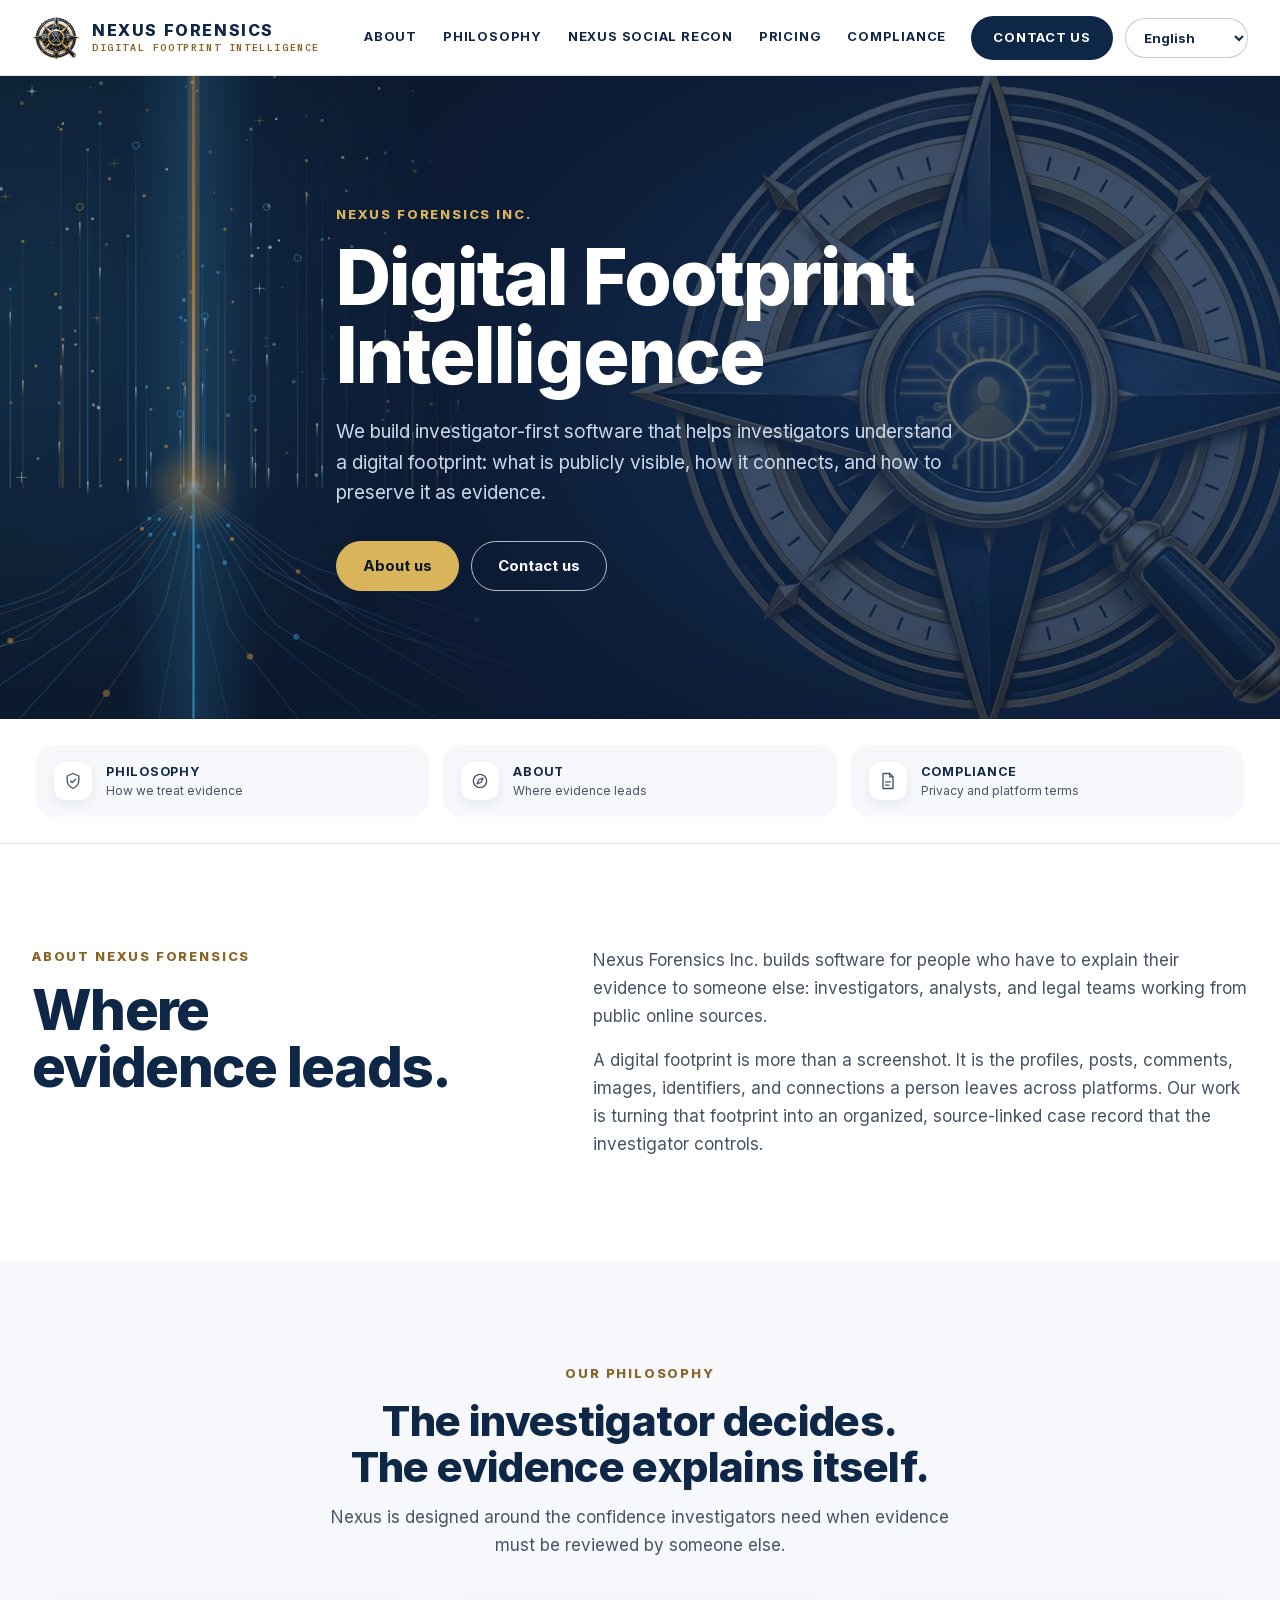
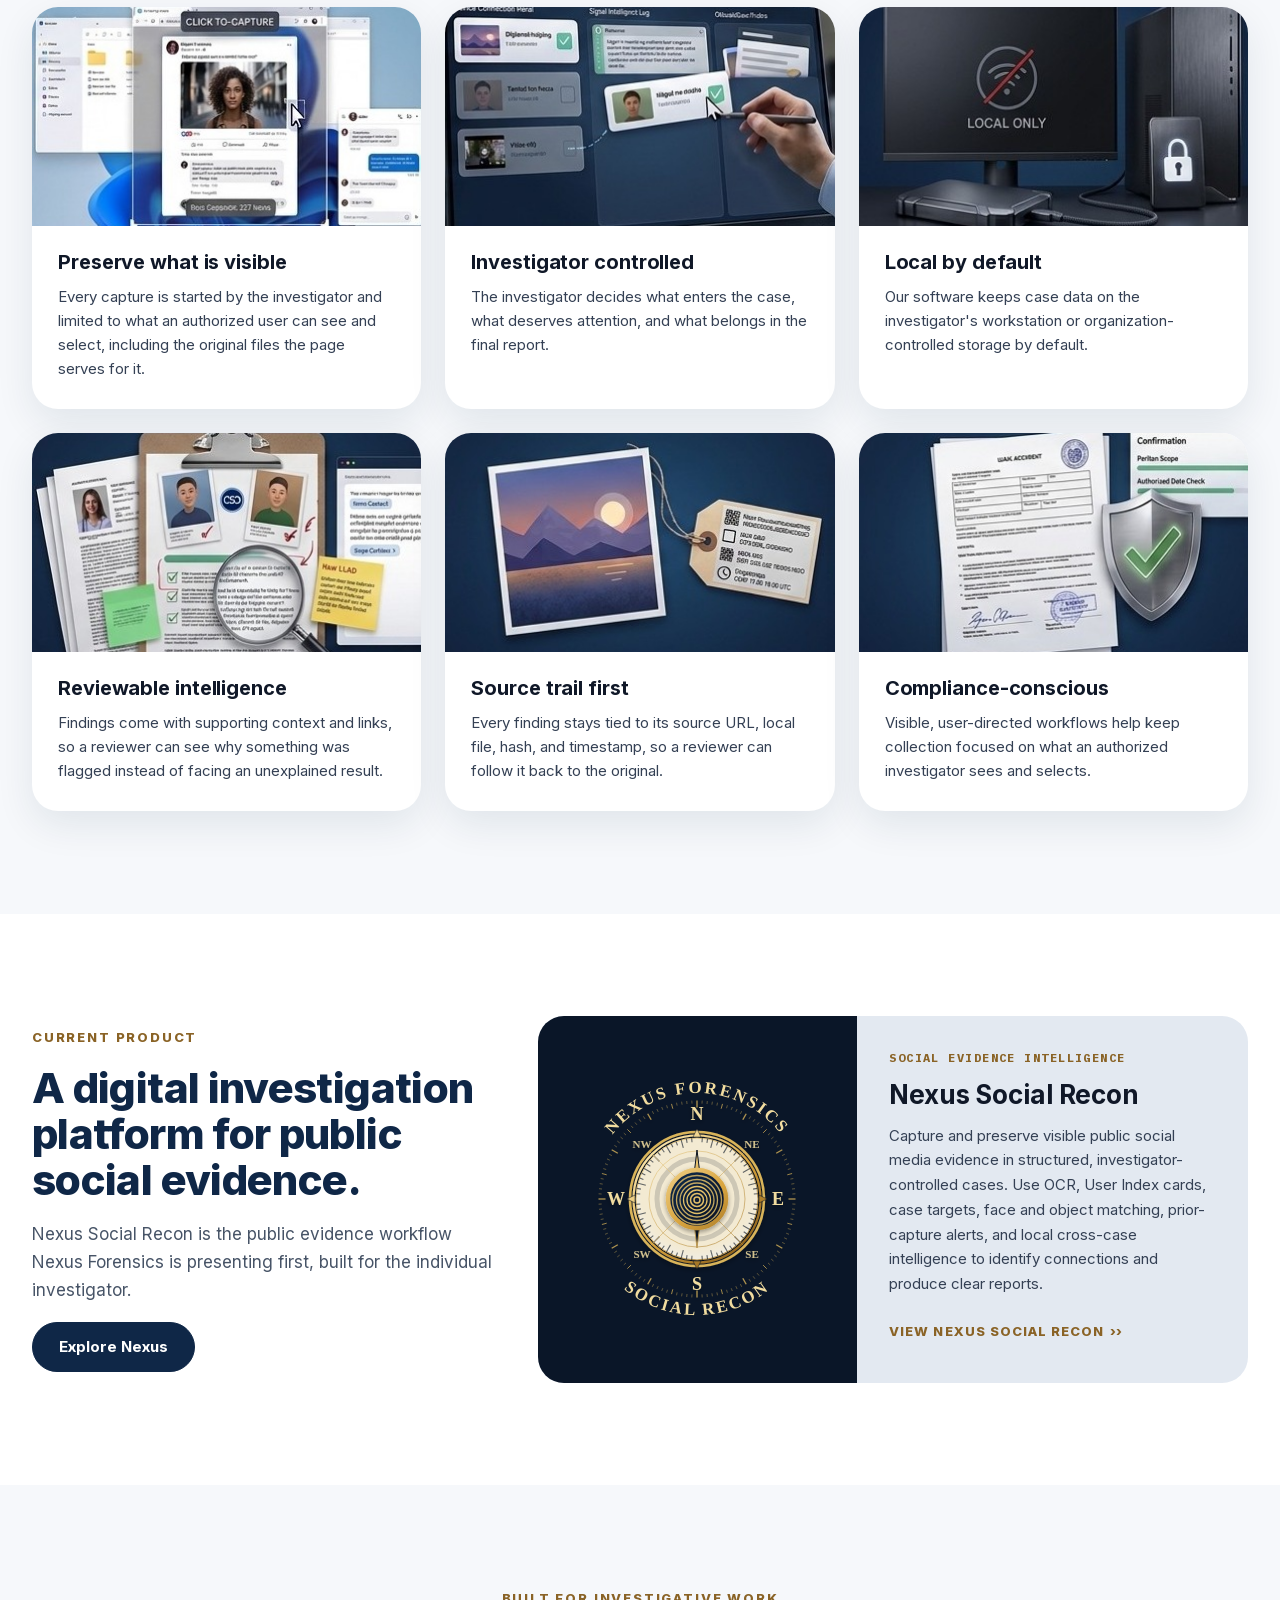
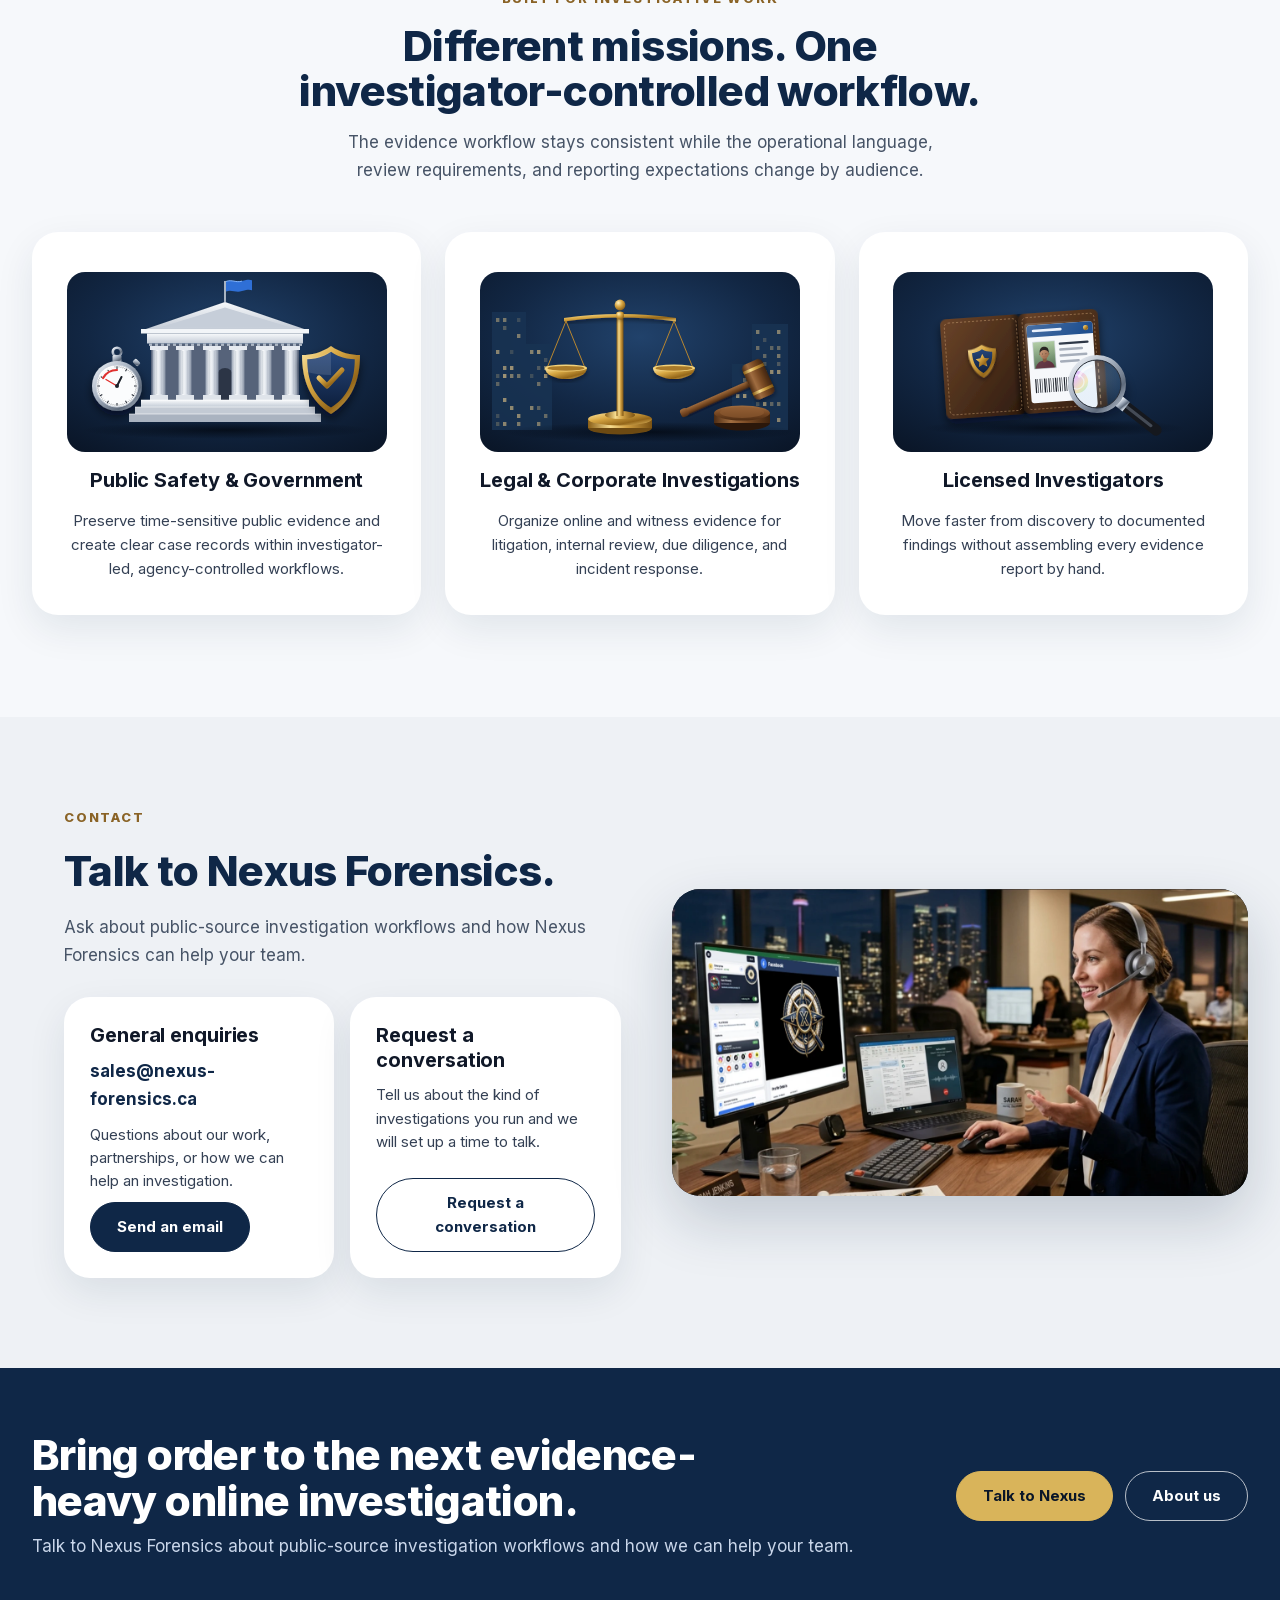
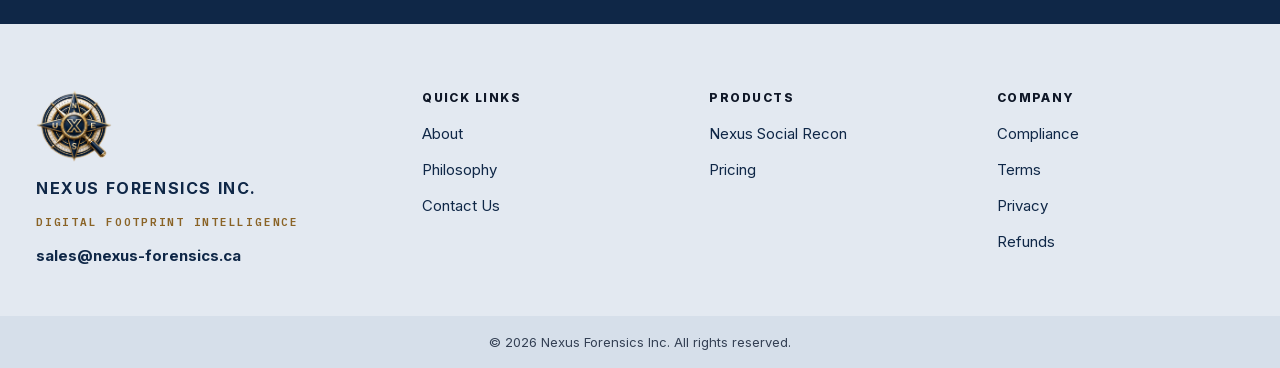
==== commit fe031d11: "Privacy: CCPA/CPRA as voluntary alignment, no-cookies paragraph, fonts served from the site Complian" ====
--- a/index.html
+++ b/index.html
@@ -9,9 +9,8 @@
   <meta property="og:description" content="Digital footprint intelligence for investigators: where evidence leads." />
   <meta property="og:type" content="website" />
   <meta property="og:image" content="assets/nexus-forensics-logo-white-20260909-transparent.png" />
-  <link rel="preconnect" href="https://fonts.googleapis.com" />
-  <link rel="preconnect" href="https://fonts.gstatic.com" crossorigin />
-  <link href="https://fonts.googleapis.com/css2?family=IBM+Plex+Mono:wght@500;600;700&family=Inter:wght@400;500;600;700;800&display=swap" rel="stylesheet" />
+  <link rel="preload" href="assets/fonts/inter-latin-variable.woff2" as="font" type="font/woff2" crossorigin />
+  <link rel="stylesheet" href="assets/fonts.css?v=20261116-01" />
   <link rel="stylesheet" href="assets/site.css?v=20261114-01" />
   <link rel="stylesheet" href="assets/site-layout.css?v=20261116-2" />
 </head>
@@ -317,7 +316,7 @@
     </div>
     <div class="v2-footer-bar">© 2026 Nexus Forensics Inc. All rights reserved.</div>
   </footer>
-  <script src="assets/site-language.js?v=20261116-08" defer></script>
+  <script src="assets/site-language.js?v=20261116-09" defer></script>
   <script src="assets/site-lightbox.js?v=20261114-02" defer></script>
   <script src="assets/sr-compass.js?v=20261114-01" defer></script>
   <script src="assets/hero-stream.js?v=20261114-02" defer></script>
--- a/assets/fonts.css
+++ b/assets/fonts.css
@@ -0,0 +1,34 @@
+/* Fonts served from this site (no request to Google). Latin set: covers English, French and Spanish.
+   Inter: variable font, weights 400-800. IBM Plex Mono: 500, 600, 700. Both are under the SIL Open Font License 1.1 (see fonts/NOTICE.txt). */
+@font-face {
+  font-family: "Inter";
+  font-style: normal;
+  font-weight: 400 800;
+  font-display: swap;
+  src: url("fonts/inter-latin-variable.woff2") format("woff2");
+  unicode-range: U+0000-00FF, U+0131, U+0152-0153, U+02BB-02BC, U+02C6, U+02DA, U+02DC, U+0304, U+0308, U+0329, U+2000-206F, U+20AC, U+2122, U+2191, U+2193, U+2212, U+2215, U+FEFF, U+FFFD;
+}
+@font-face {
+  font-family: "IBM Plex Mono";
+  font-style: normal;
+  font-weight: 500;
+  font-display: swap;
+  src: url("fonts/ibm-plex-mono-500-latin.woff2") format("woff2");
+  unicode-range: U+0000-00FF, U+0131, U+0152-0153, U+02BB-02BC, U+02C6, U+02DA, U+02DC, U+0304, U+0308, U+0329, U+2000-206F, U+20AC, U+2122, U+2191, U+2193, U+2212, U+2215, U+FEFF, U+FFFD;
+}
+@font-face {
+  font-family: "IBM Plex Mono";
+  font-style: normal;
+  font-weight: 600;
+  font-display: swap;
+  src: url("fonts/ibm-plex-mono-600-latin.woff2") format("woff2");
+  unicode-range: U+0000-00FF, U+0131, U+0152-0153, U+02BB-02BC, U+02C6, U+02DA, U+02DC, U+0304, U+0308, U+0329, U+2000-206F, U+20AC, U+2122, U+2191, U+2193, U+2212, U+2215, U+FEFF, U+FFFD;
+}
+@font-face {
+  font-family: "IBM Plex Mono";
+  font-style: normal;
+  font-weight: 700;
+  font-display: swap;
+  src: url("fonts/ibm-plex-mono-700-latin.woff2") format("woff2");
+  unicode-range: U+0000-00FF, U+0131, U+0152-0153, U+02BB-02BC, U+02C6, U+02DA, U+02DC, U+0304, U+0308, U+0329, U+2000-206F, U+20AC, U+2122, U+2191, U+2193, U+2212, U+2215, U+FEFF, U+FFFD;
+}
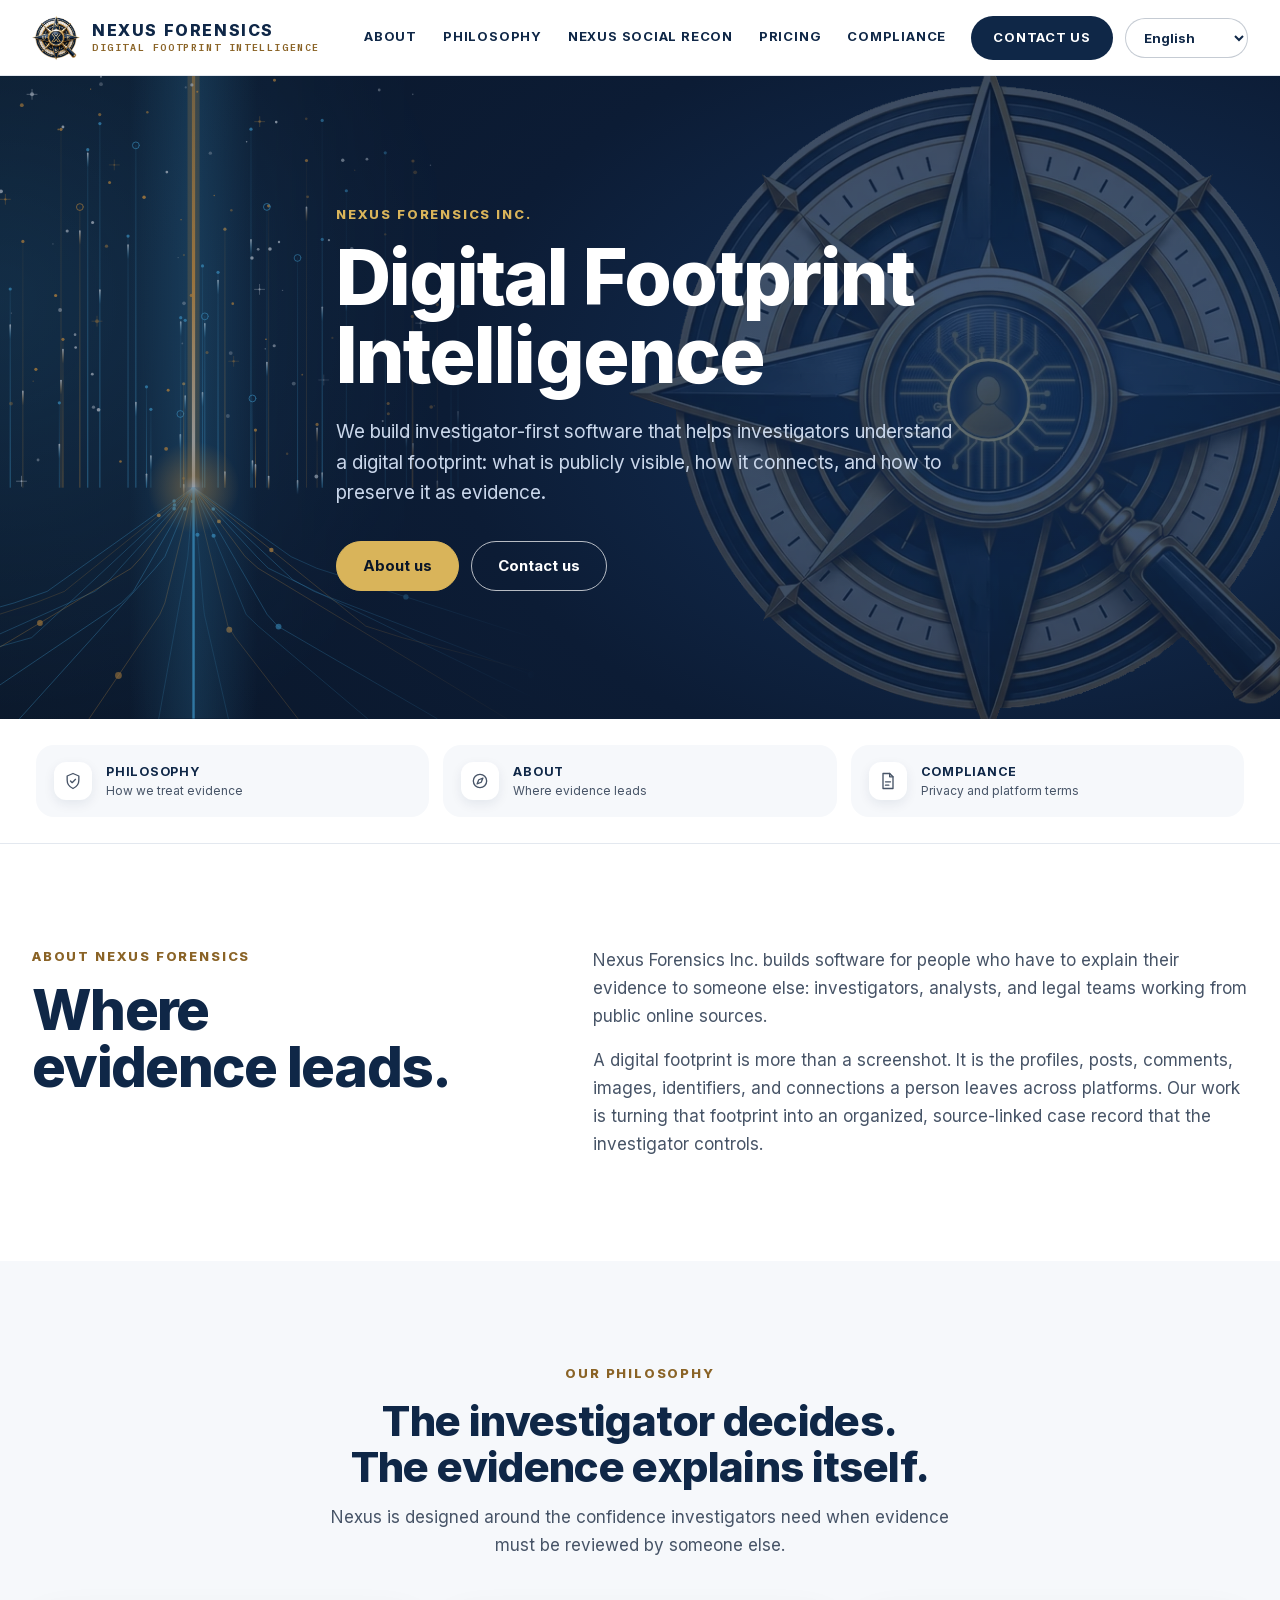
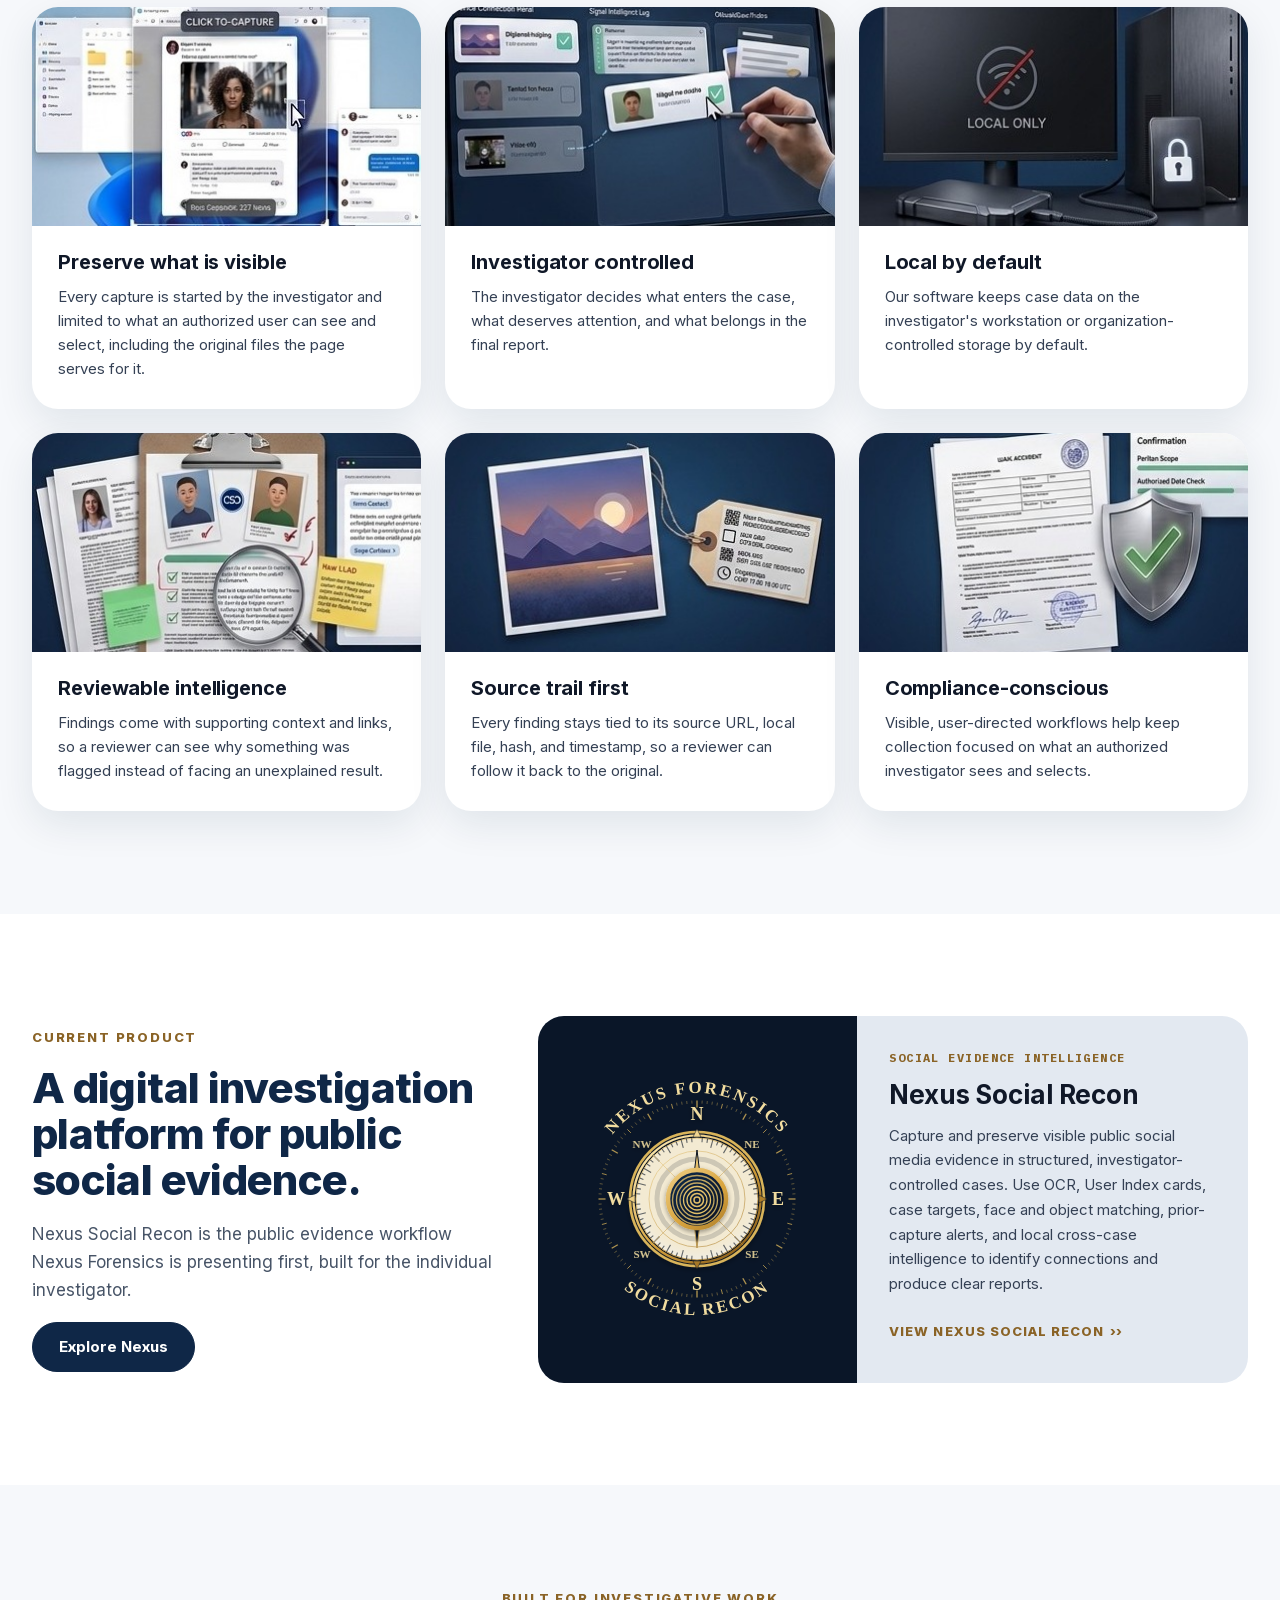
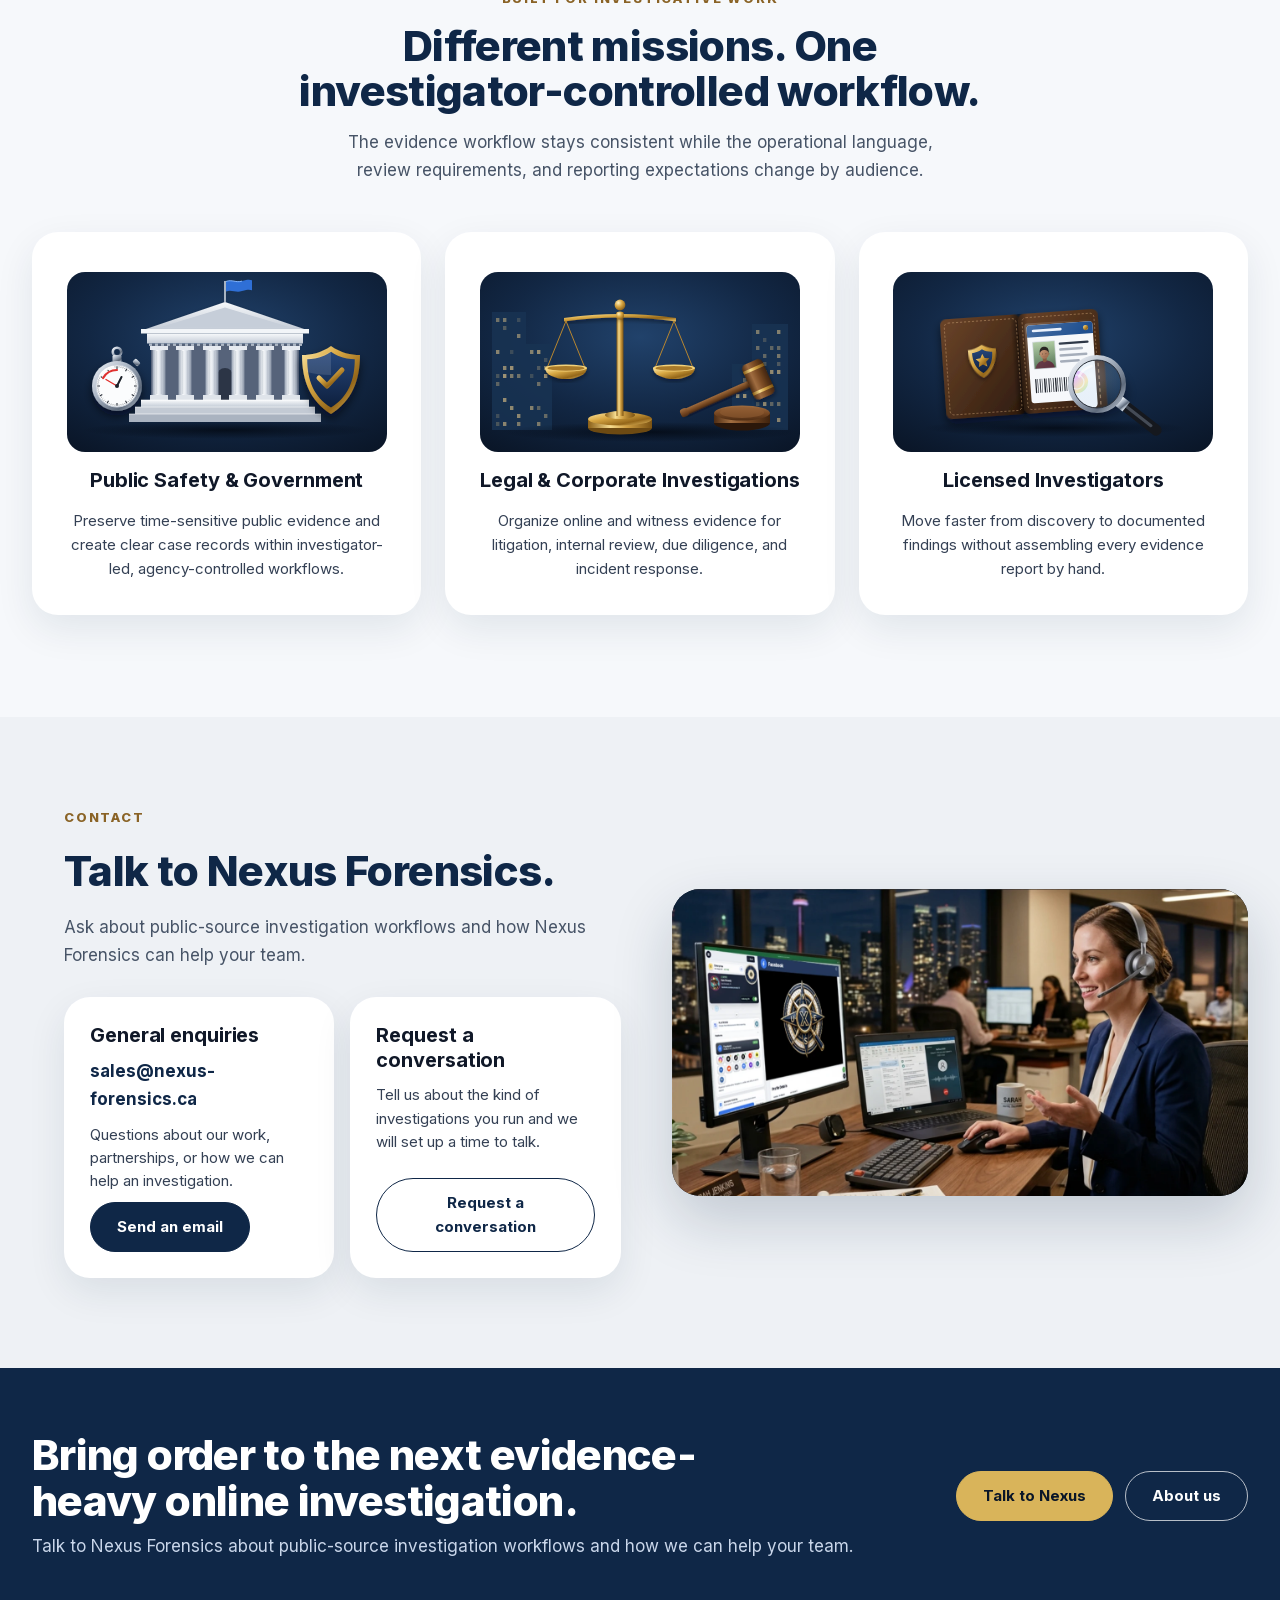
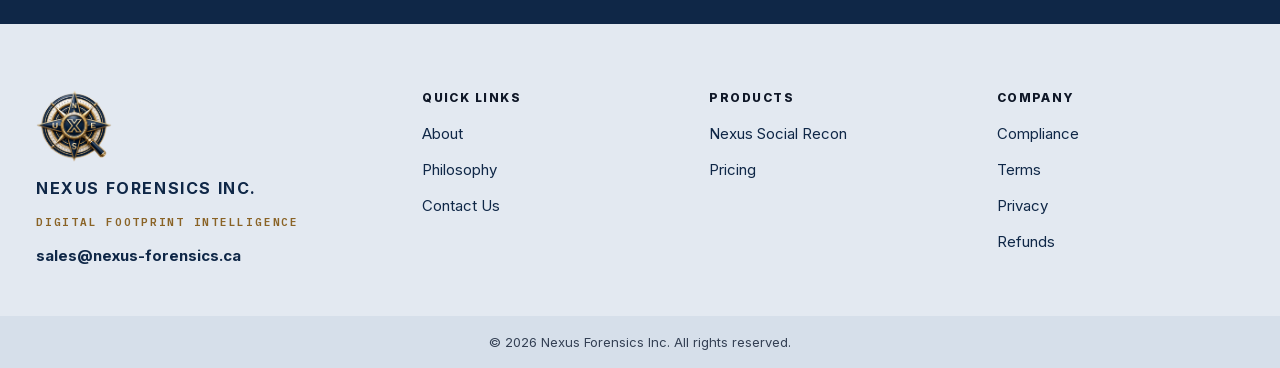
==== commit 8c4ff432: "Compliance: Canada Evidence Act table split into what the Act says and what Nexus does Three columns" ====
--- a/index.html
+++ b/index.html
@@ -12,7 +12,7 @@
   <link rel="preload" href="assets/fonts/inter-latin-variable.woff2" as="font" type="font/woff2" crossorigin />
   <link rel="stylesheet" href="assets/fonts.css?v=20261116-01" />
   <link rel="stylesheet" href="assets/site.css?v=20261114-01" />
-  <link rel="stylesheet" href="assets/site-layout.css?v=20261116-2" />
+  <link rel="stylesheet" href="assets/site-layout.css?v=20261116-3" />
 </head>
 <body>
   <header class="site-header">
@@ -316,7 +316,7 @@
     </div>
     <div class="v2-footer-bar">© 2026 Nexus Forensics Inc. All rights reserved.</div>
   </footer>
-  <script src="assets/site-language.js?v=20261116-09" defer></script>
+  <script src="assets/site-language.js?v=20261116-10" defer></script>
   <script src="assets/site-lightbox.js?v=20261114-02" defer></script>
   <script src="assets/sr-compass.js?v=20261114-01" defer></script>
   <script src="assets/hero-stream.js?v=20261114-02" defer></script>
--- a/assets/site-layout.css
+++ b/assets/site-layout.css
@@ -1262,3 +1262,9 @@
 }
 .v2-hero-art.is-whole .whole-stage > img.v2-art-picture { display: block; width: 100%; height: 100%; min-height: 0; max-height: none; object-fit: cover; }
 @media (max-width: 1000px) { .v2-hero-art.is-whole { aspect-ratio: 4 / 3; } }
+
+/* Canada Evidence Act table: section, what the Act says, what Nexus does */
+.cea-chart table { min-width: 900px; }
+.cea-chart th:nth-child(1), .cea-chart td:nth-child(1) { width: 20%; }
+.cea-chart th:nth-child(2), .cea-chart td:nth-child(2) { width: 36%; }
+.cea-chart th:nth-child(3), .cea-chart td:nth-child(3) { width: 44%; }
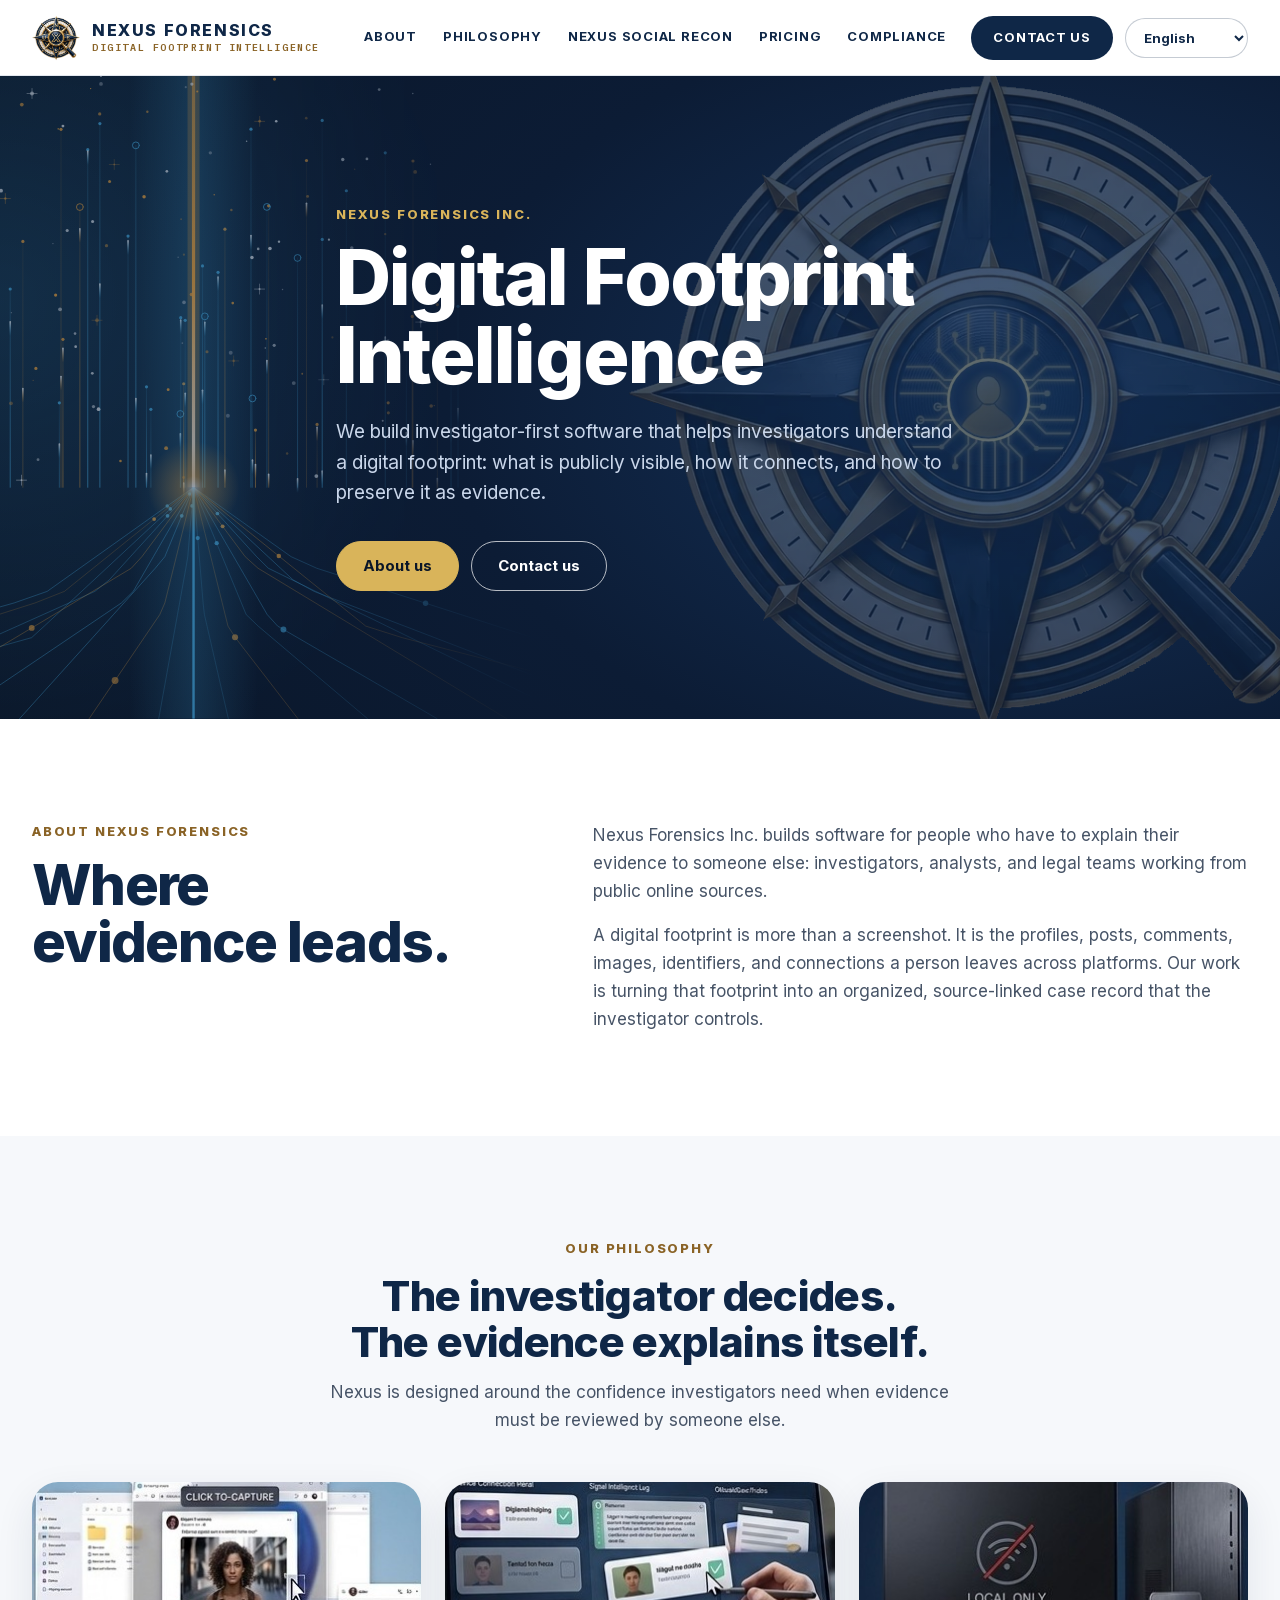
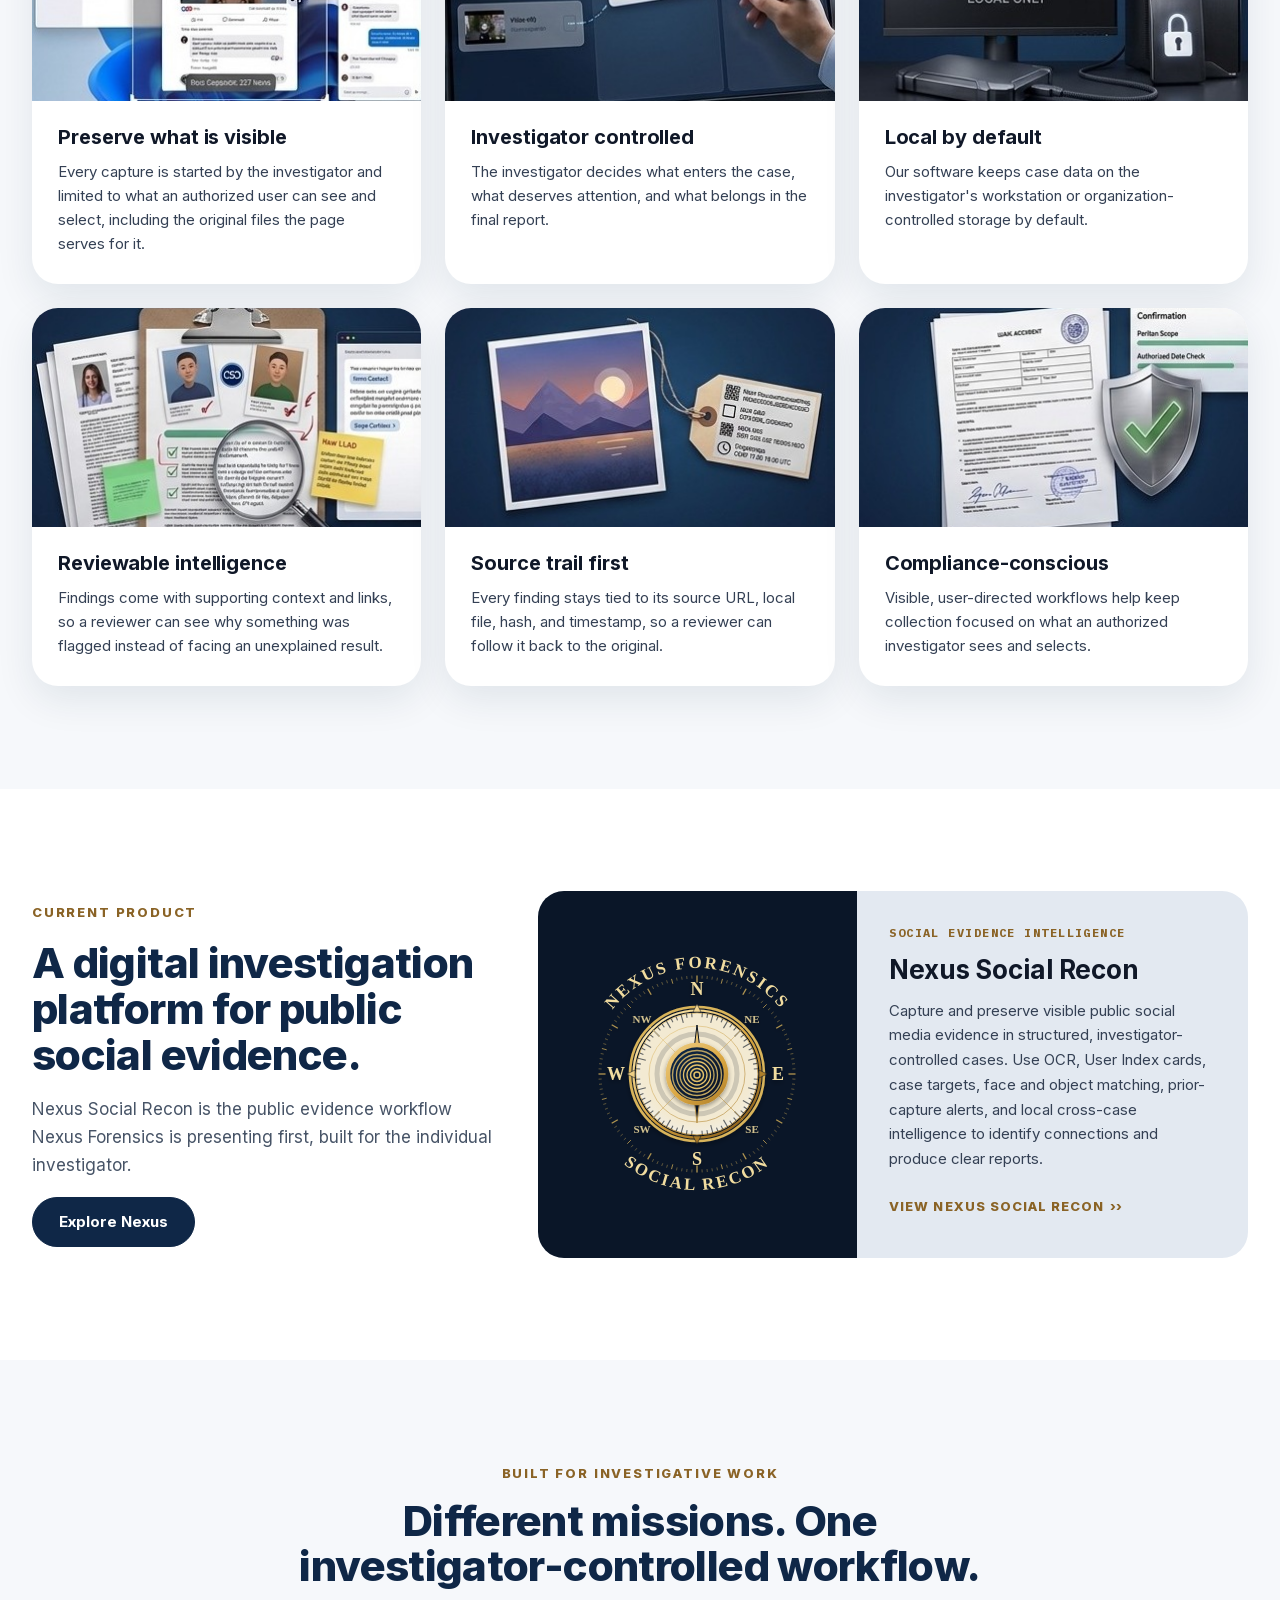
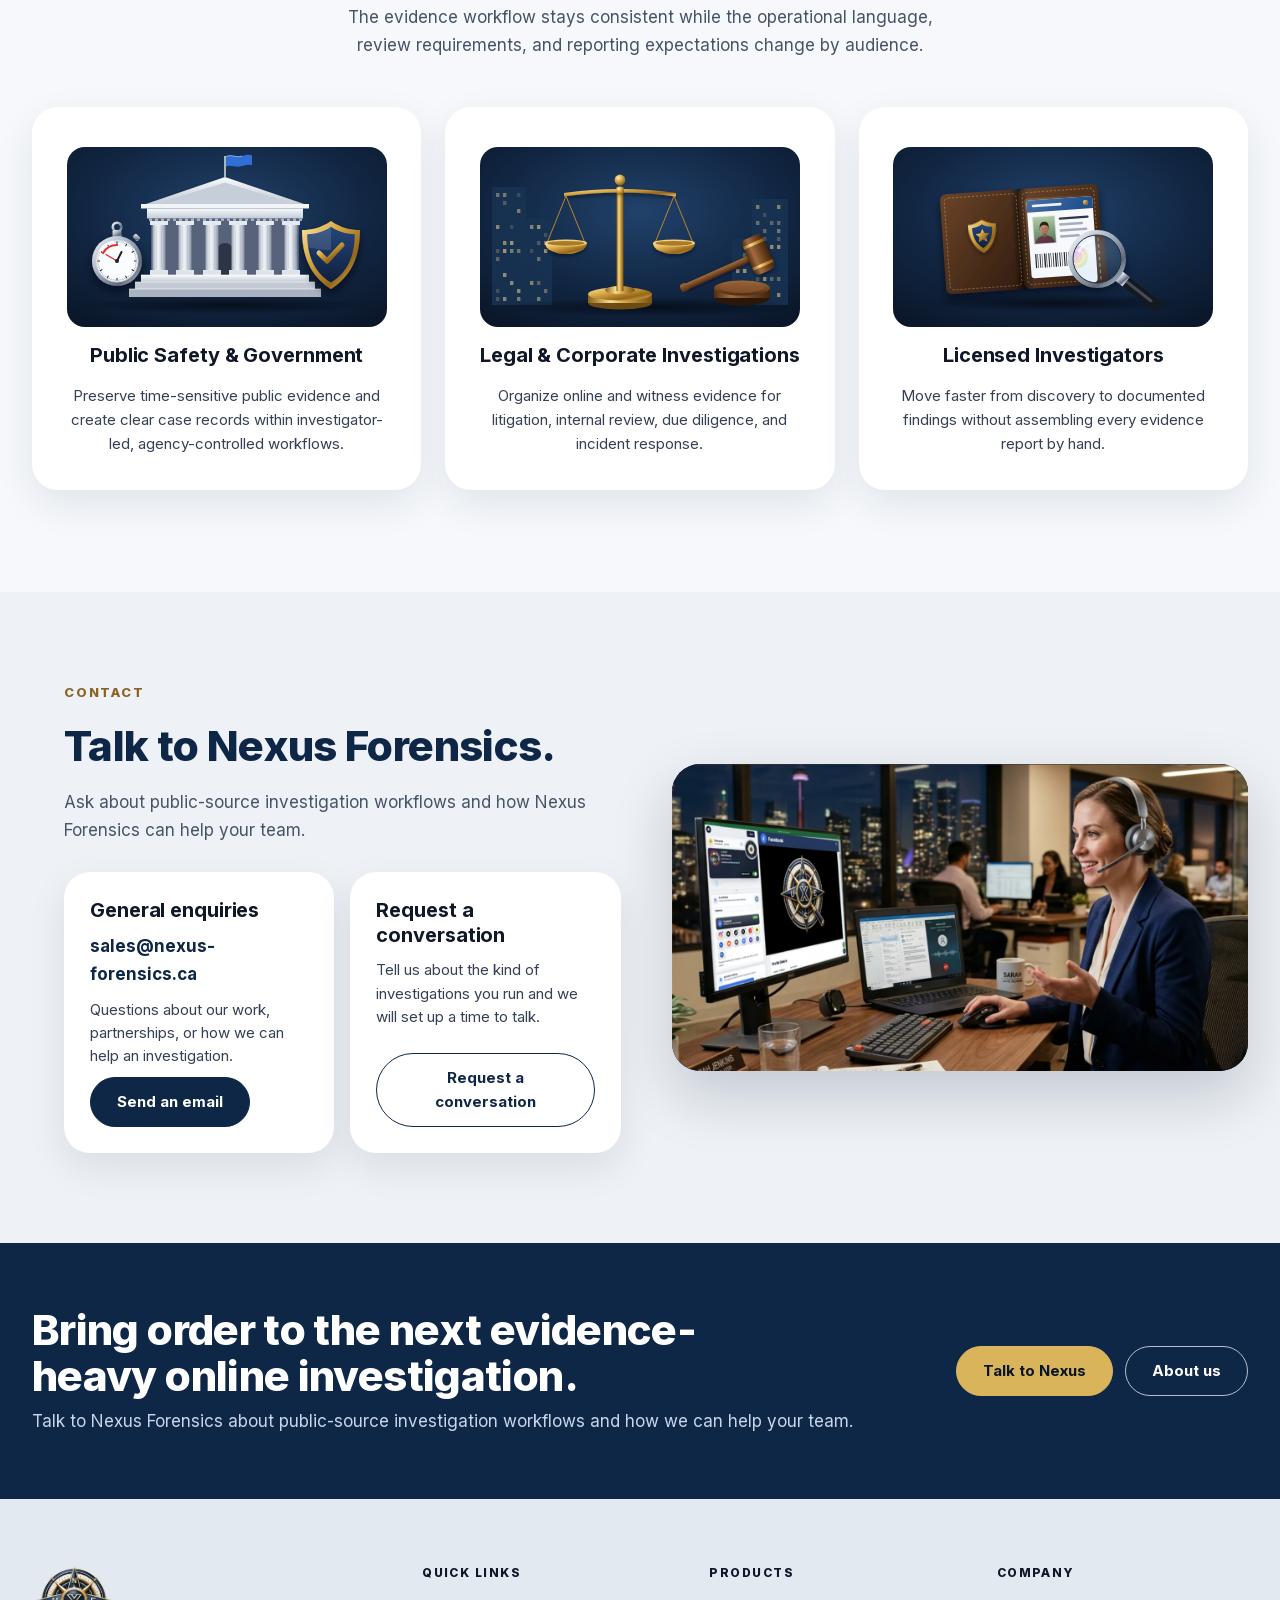
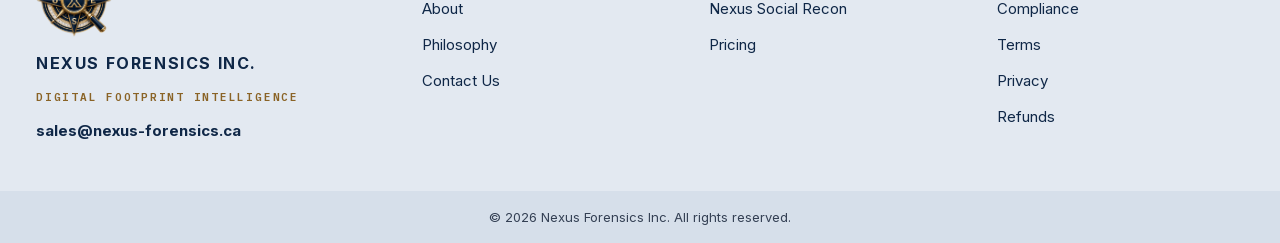
==== commit 9c45242a: "fix" ====
--- a/index.html
+++ b/index.html
@@ -54,22 +54,6 @@
     </div>
   </section>
 
-  <nav class="v2-strip" aria-label="Overview">
-    <div class="v2-strip-inner">
-      <a class="service-item" href="#philosophy">
-        <span class="service-icon" aria-hidden="true"><svg viewBox="0 0 24 24" fill="none" stroke="currentColor" stroke-width="1.6" stroke-linecap="round" stroke-linejoin="round"><path d="M12 3l7 3v5c0 4.5-3 8-7 10-4-2-7-5.5-7-10V6z"/><path d="M9 12l2 2 4-4"/></svg></span>
-        <span><b>Philosophy</b><span>How we treat evidence</span></span>
-      </a>
-      <a class="service-item" href="#about">
-        <span class="service-icon" aria-hidden="true"><svg viewBox="0 0 24 24" fill="none" stroke="currentColor" stroke-width="1.6" stroke-linecap="round" stroke-linejoin="round"><circle cx="12" cy="12" r="8"/><path d="M15.5 8.5l-2 5-5 2 2-5z"/></svg></span>
-        <span><b>About</b><span>Where evidence leads</span></span>
-      </a>
-      <a class="service-item" href="compliance-data-privacy.html">
-        <span class="service-icon" aria-hidden="true"><svg viewBox="0 0 24 24" fill="none" stroke="currentColor" stroke-width="1.6" stroke-linecap="round" stroke-linejoin="round"><path d="M6 3h8l4 4v14H6z"/><path d="M14 3v4h4"/><path d="M9 13h6M9 17h4"/></svg></span>
-        <span><b>Compliance</b><span>Privacy and platform terms</span></span>
-      </a>
-    </div>
-  </nav>
 
   <main>
     <section id="about" class="v2-about">
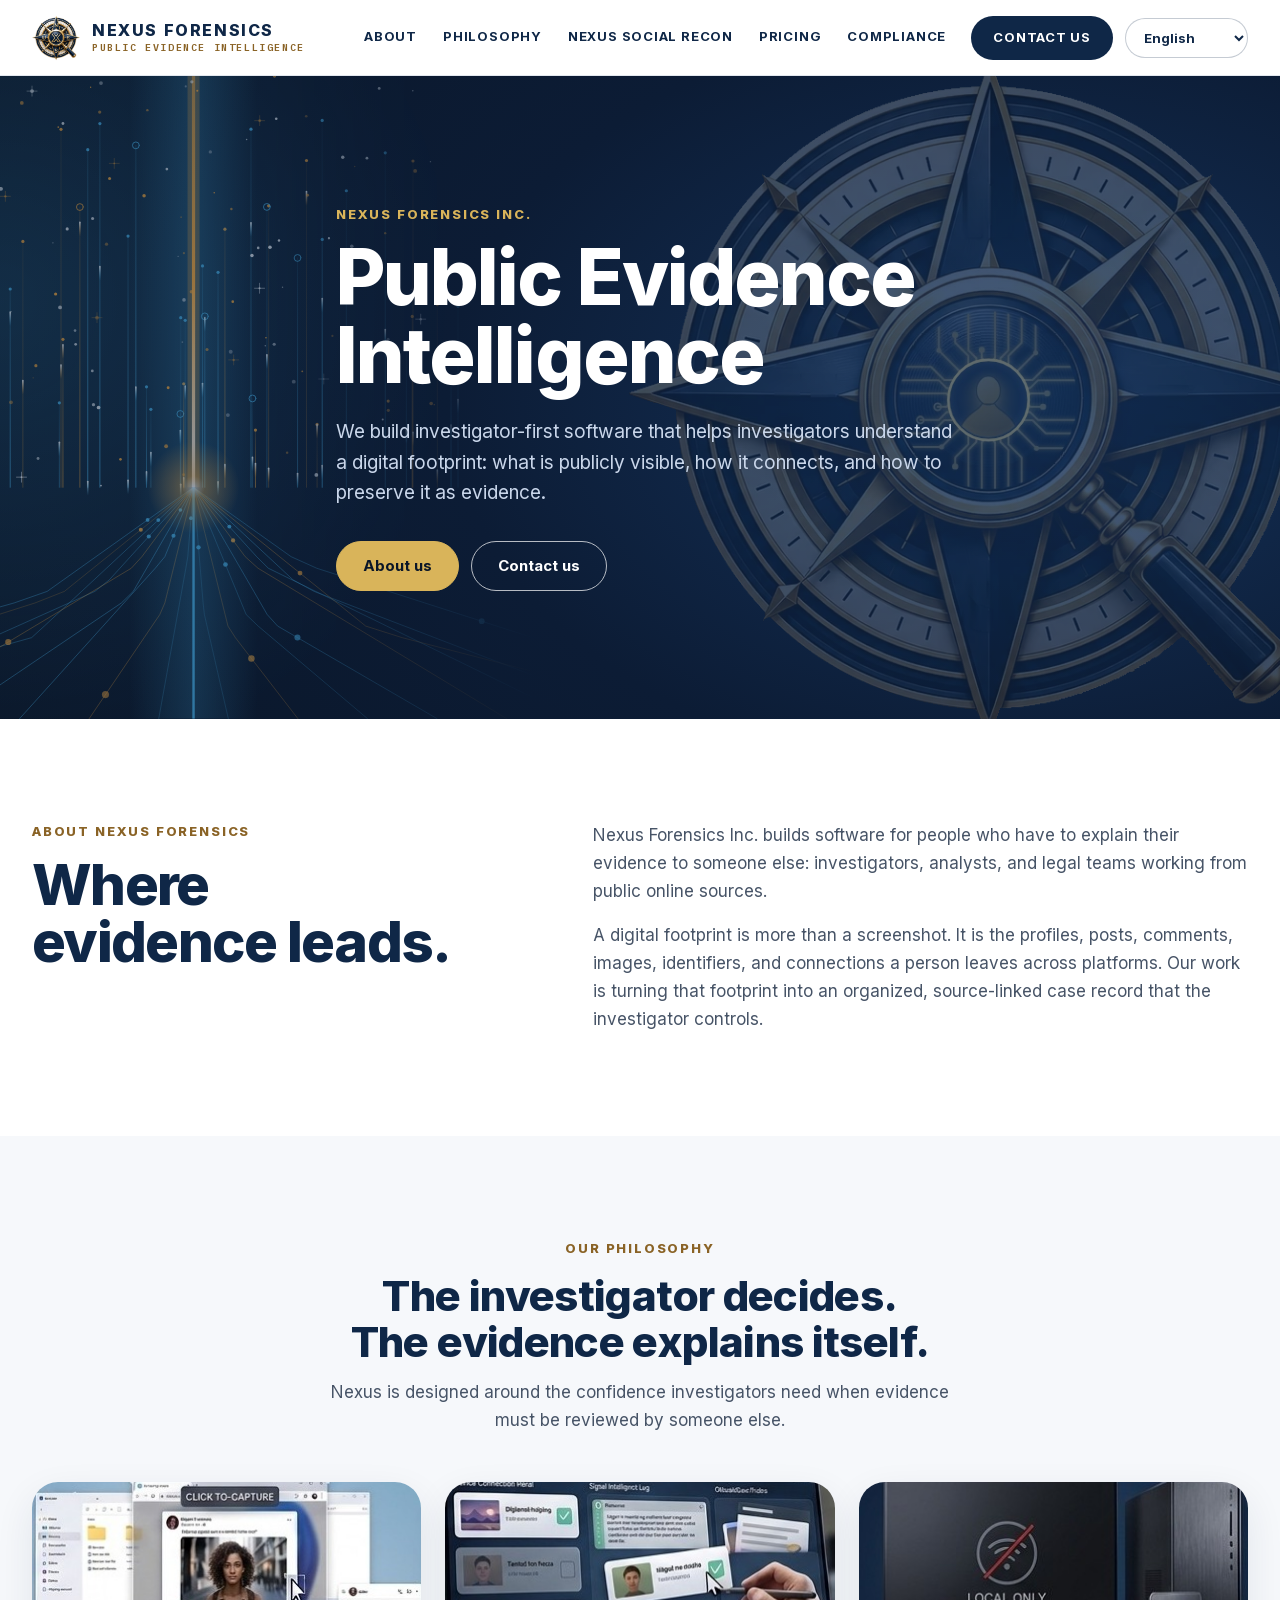
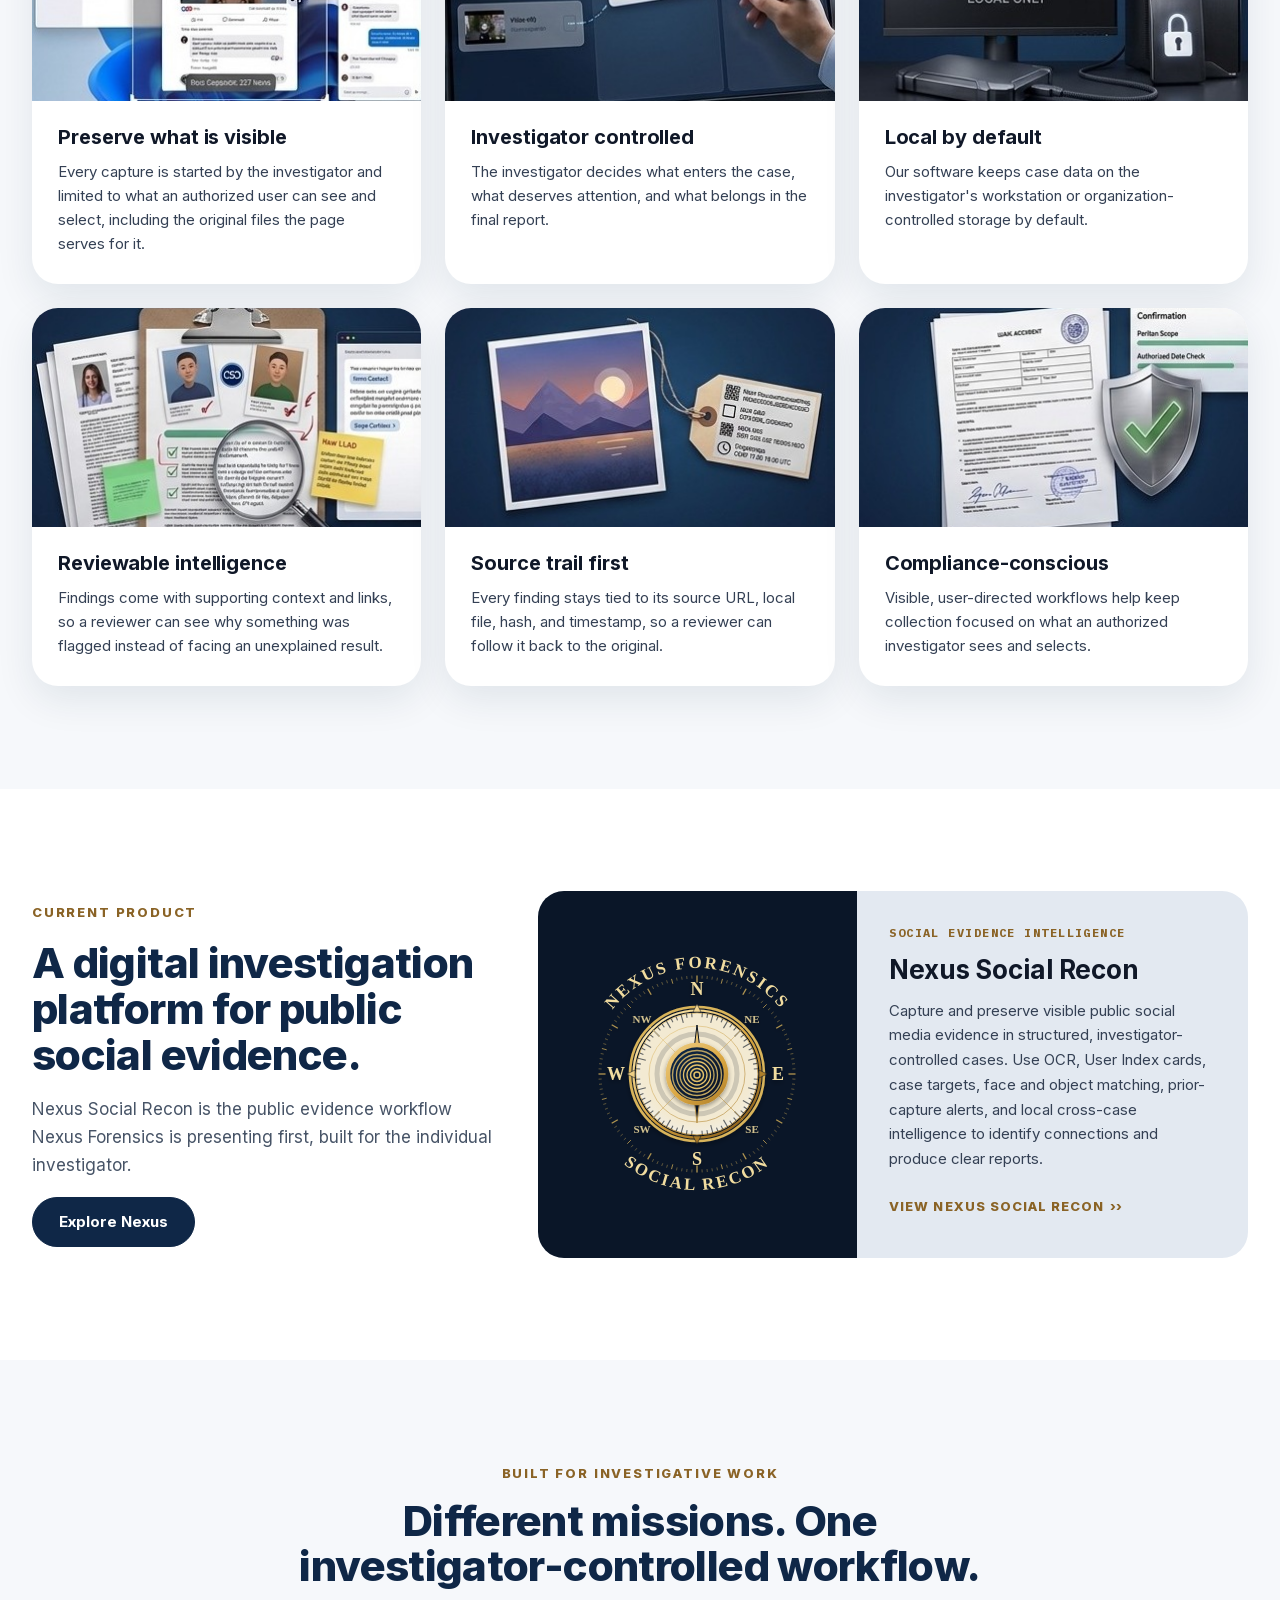
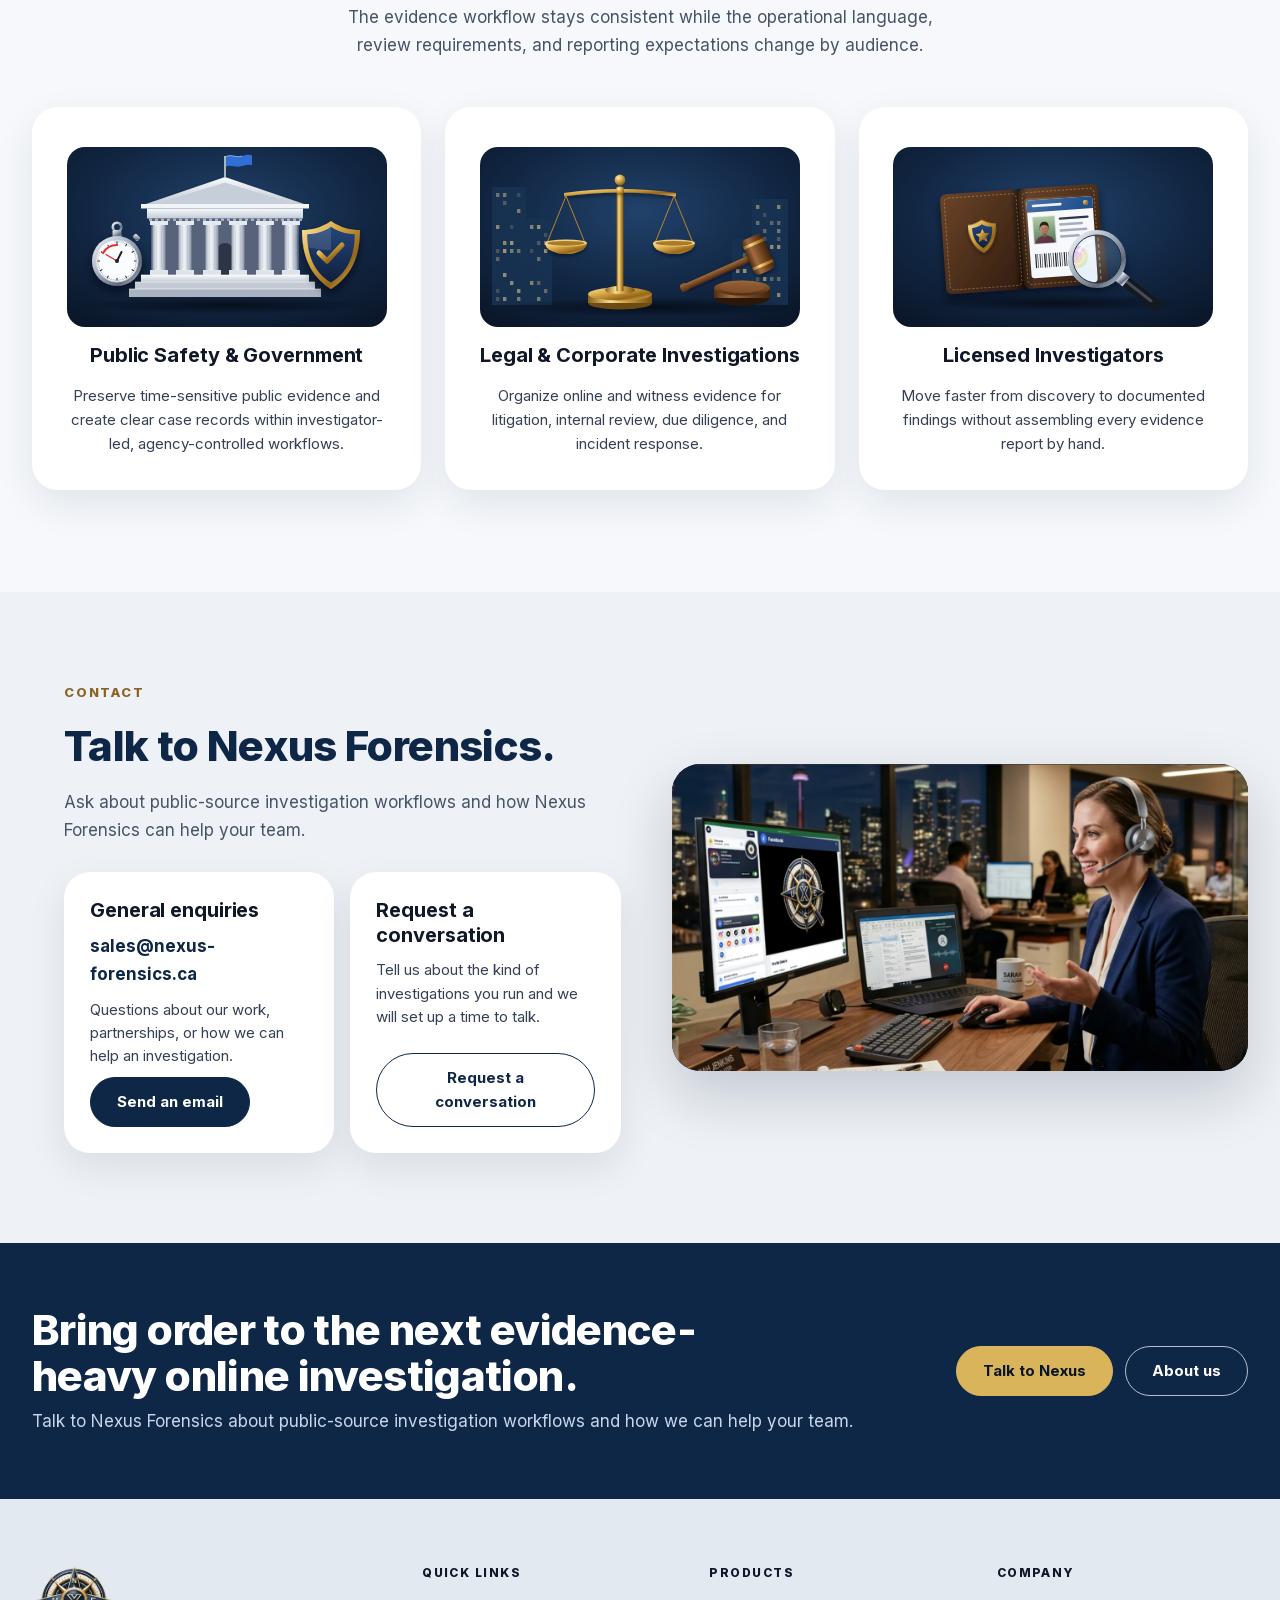
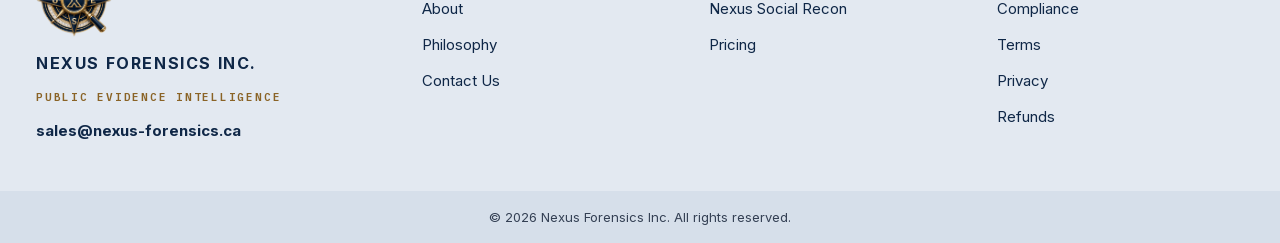
==== commit 00442f73: "sign up to newsletter" ====
--- a/index.html
+++ b/index.html
@@ -3,10 +3,10 @@
 <head>
   <meta charset="utf-8" />
   <meta name="viewport" content="width=device-width, initial-scale=1" />
-  <title>Nexus Forensics | Digital Footprint Intelligence</title>
-  <meta name="description" content="Nexus Forensics is a digital footprint intelligence company building investigator-first software that helps investigators understand and explain public online evidence." />
-  <meta property="og:title" content="Nexus Forensics | Digital Footprint Intelligence" />
-  <meta property="og:description" content="Digital footprint intelligence for investigators: where evidence leads." />
+  <title>Nexus Forensics | Public Evidence Intelligence</title>
+  <meta name="description" content="Nexus Forensics is a public evidence intelligence company building investigator-first software that helps investigators understand and explain public online evidence." />
+  <meta property="og:title" content="Nexus Forensics | Public Evidence Intelligence" />
+  <meta property="og:description" content="Public evidence intelligence for investigators: where evidence leads." />
   <meta property="og:type" content="website" />
   <meta property="og:image" content="assets/nexus-forensics-logo-white-20260909-transparent.png" />
   <link rel="preload" href="assets/fonts/inter-latin-variable.woff2" as="font" type="font/woff2" crossorigin />
@@ -18,7 +18,7 @@
   <header class="site-header">
     <a class="brand" href="index.html" aria-label="Nexus Forensics home">
       <span class="brand-mark"><img src="assets/nexus-forensics-compass-mark.png" alt="" width="48" height="48" /></span>
-      <span class="brand-text"><span class="brand-name">Nexus Forensics</span><span class="brand-slogan">Digital Footprint Intelligence</span></span>
+      <span class="brand-text"><span class="brand-name">Nexus Forensics</span><span class="brand-slogan">Public Evidence Intelligence</span></span>
     </a>
     <nav class="site-nav" aria-label="Main navigation">
       <a href="index.html#about">About</a>
@@ -45,7 +45,7 @@
     </div>
     <div class="v2-wm-inner">
       <p class="eyebrow">Nexus Forensics Inc.</p>
-      <h1>Digital Footprint Intelligence</h1>
+      <h1>Public Evidence Intelligence</h1>
       <p class="hero-lede">We build investigator-first software that helps investigators understand a digital footprint: what is publicly visible, how it connects, and how to preserve it as evidence.</p>
       <div class="hero-actions">
         <a class="button gold" href="#about">About us</a>
@@ -276,7 +276,7 @@
       <div class="v2-footer-brand">
         <img src="assets/nexus-forensics-compass-mark.png" alt="" width="76" height="76" loading="lazy" decoding="async" />
         <b>Nexus Forensics Inc.</b>
-        <span>Digital Footprint Intelligence</span>
+        <span>Public Evidence Intelligence</span>
         <a href="mailto:sales@nexus-forensics.ca">sales@nexus-forensics.ca</a>
       </div>
       <nav aria-label="Quick links">
@@ -300,7 +300,7 @@
     </div>
     <div class="v2-footer-bar">© 2026 Nexus Forensics Inc. All rights reserved.</div>
   </footer>
-  <script src="assets/site-language.js?v=20261116-10" defer></script>
+  <script src="assets/site-language.js?v=20261116-11" defer></script>
   <script src="assets/site-lightbox.js?v=20261114-02" defer></script>
   <script src="assets/sr-compass.js?v=20261114-01" defer></script>
   <script src="assets/hero-stream.js?v=20261114-02" defer></script>
--- a/assets/site-layout.css
+++ b/assets/site-layout.css
@@ -1268,3 +1268,18 @@
 .cea-chart th:nth-child(1), .cea-chart td:nth-child(1) { width: 20%; }
 .cea-chart th:nth-child(2), .cea-chart td:nth-child(2) { width: 36%; }
 .cea-chart th:nth-child(3), .cea-chart td:nth-child(3) { width: 44%; }
+
+/* "Not yet available" sign-up pop-up (2026-11-18, assets/notify-signup.js) */
+.notify-dialog { width: min(440px, calc(100vw - 32px)); padding: 0; border: 1px solid var(--line-strong); border-radius: 16px; background: #ffffff; color: var(--v2-ink); box-shadow: 0 30px 80px rgba(10, 22, 40, .35); }
+.notify-dialog::backdrop { background: rgba(10, 22, 40, .6); }
+.notify-form { display: grid; gap: 12px; padding: 24px; }
+.notify-form h2 { margin: 0; font-size: 1.35rem; color: var(--v2-navy); }
+.notify-lead { margin: 0; color: var(--v2-body); line-height: 1.5; }
+.notify-field { display: grid; gap: 4px; font-size: .85rem; font-weight: 600; color: var(--v2-navy); }
+.notify-field input { height: 42px; padding: 0 12px; border: 1px solid var(--line-strong); border-radius: 10px; font: inherit; font-weight: 400; color: var(--v2-ink); background: #ffffff; }
+.notify-field input:focus { outline: 2px solid var(--blue); outline-offset: 1px; }
+.notify-disclaimer { margin: 0; font-size: .8rem; color: var(--v2-soft); line-height: 1.45; }
+.notify-message { margin: 0; font-size: .85rem; font-weight: 600; color: var(--red); }
+.notify-message.notify-ok { color: var(--green); }
+.notify-actions { display: flex; justify-content: flex-end; gap: 10px; }
+.notify-actions .button[disabled] { opacity: .6; cursor: default; }
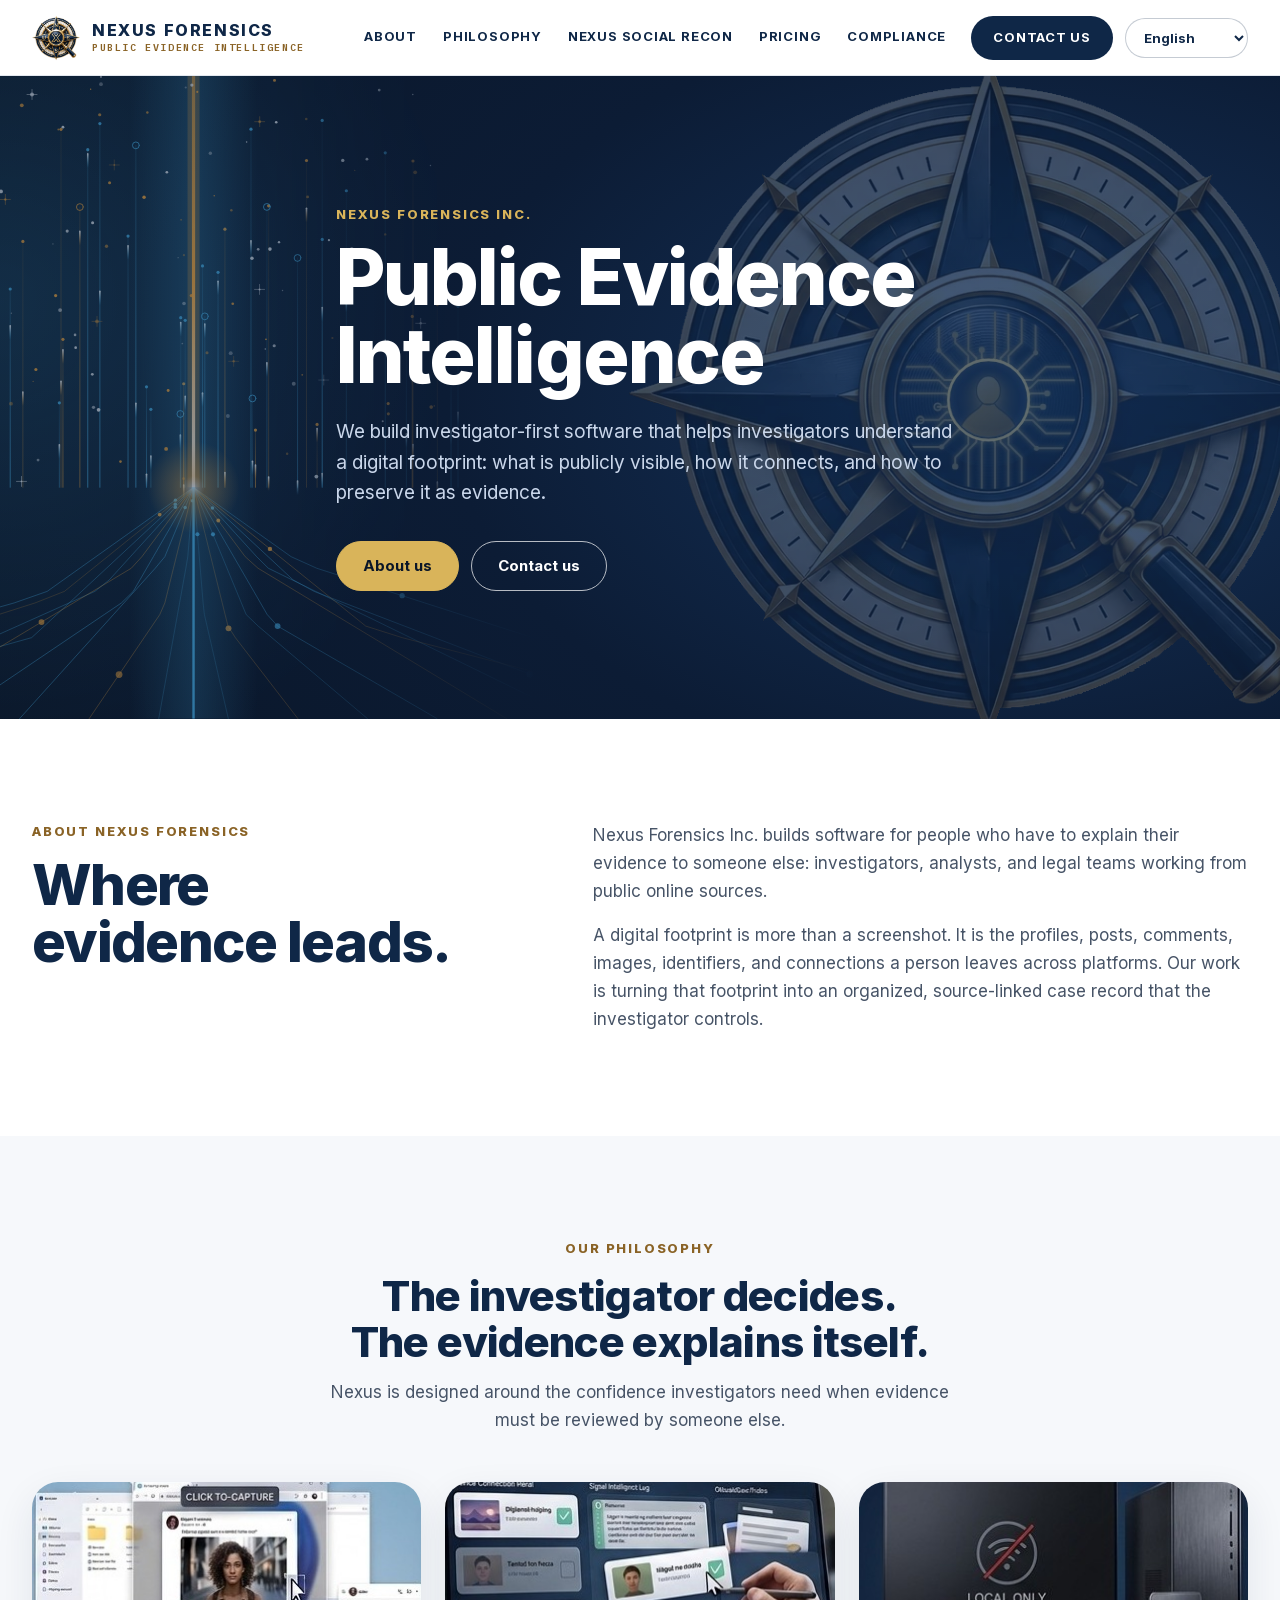
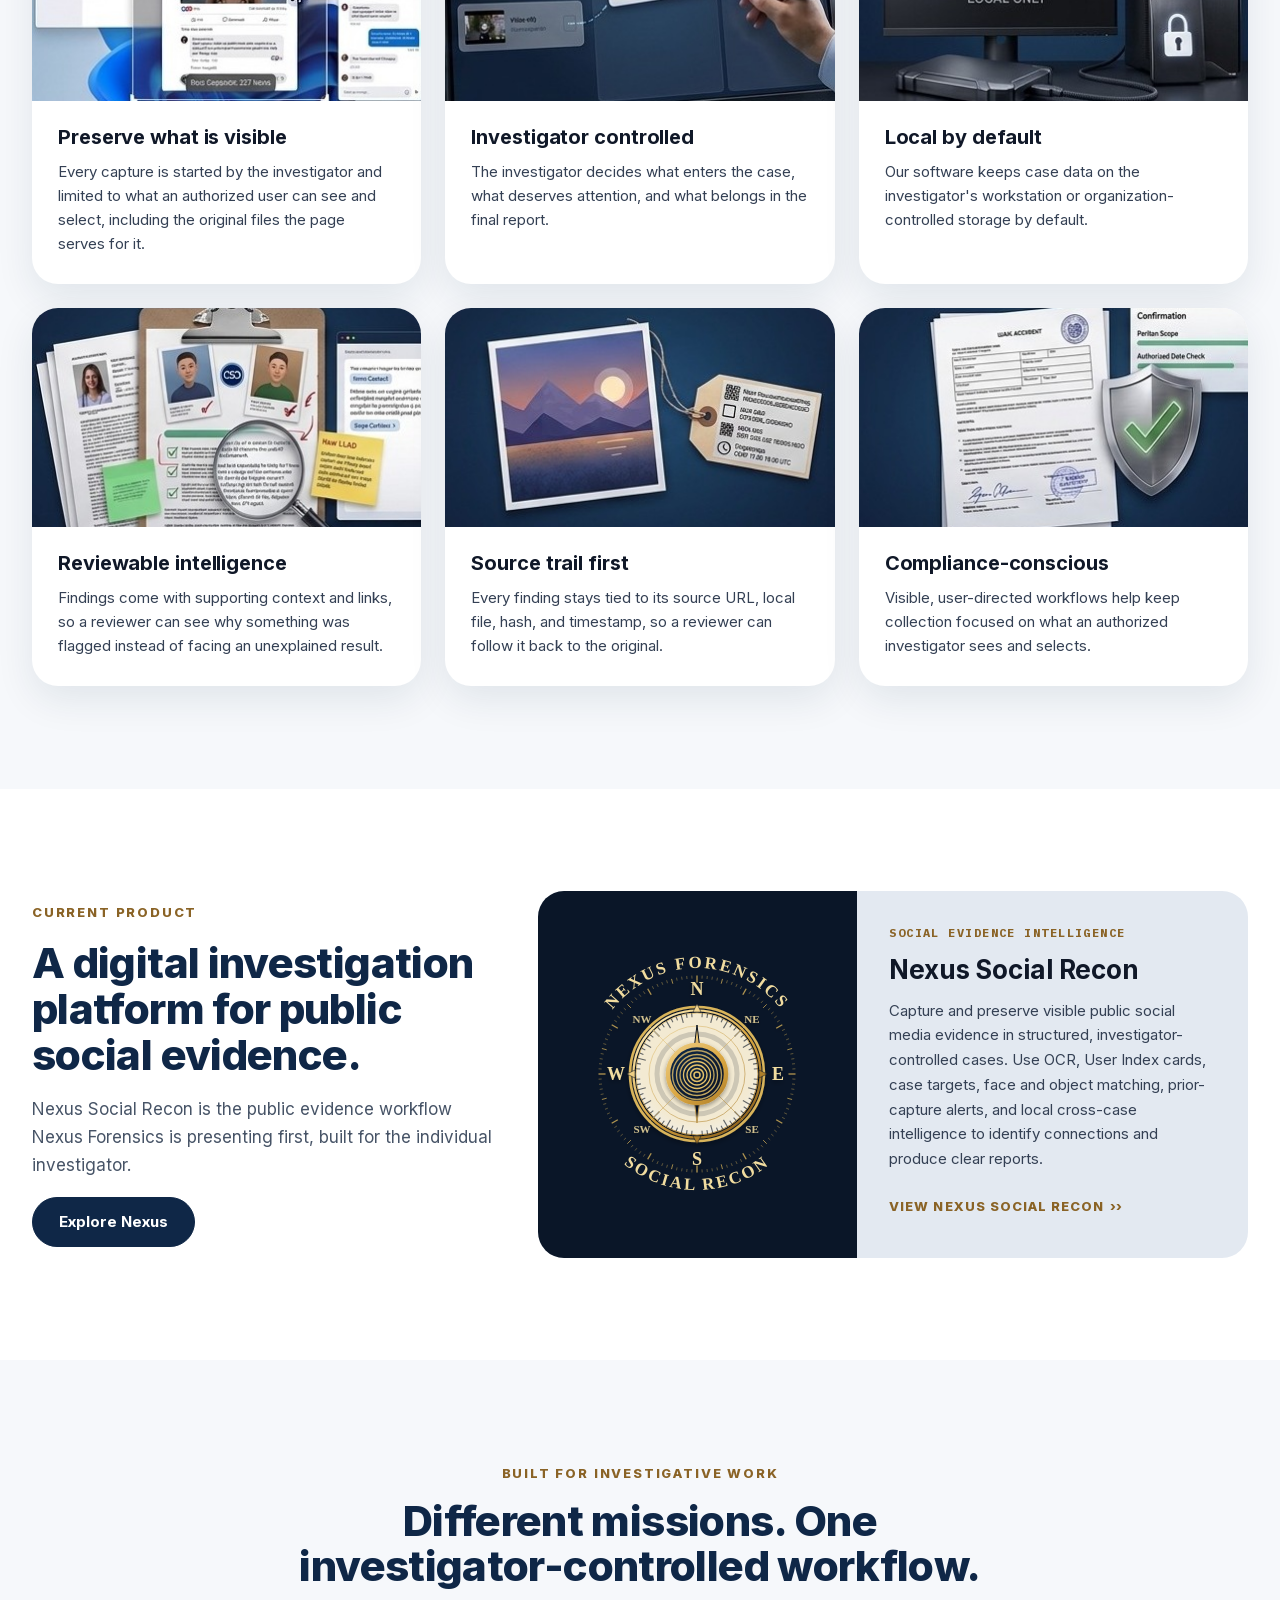
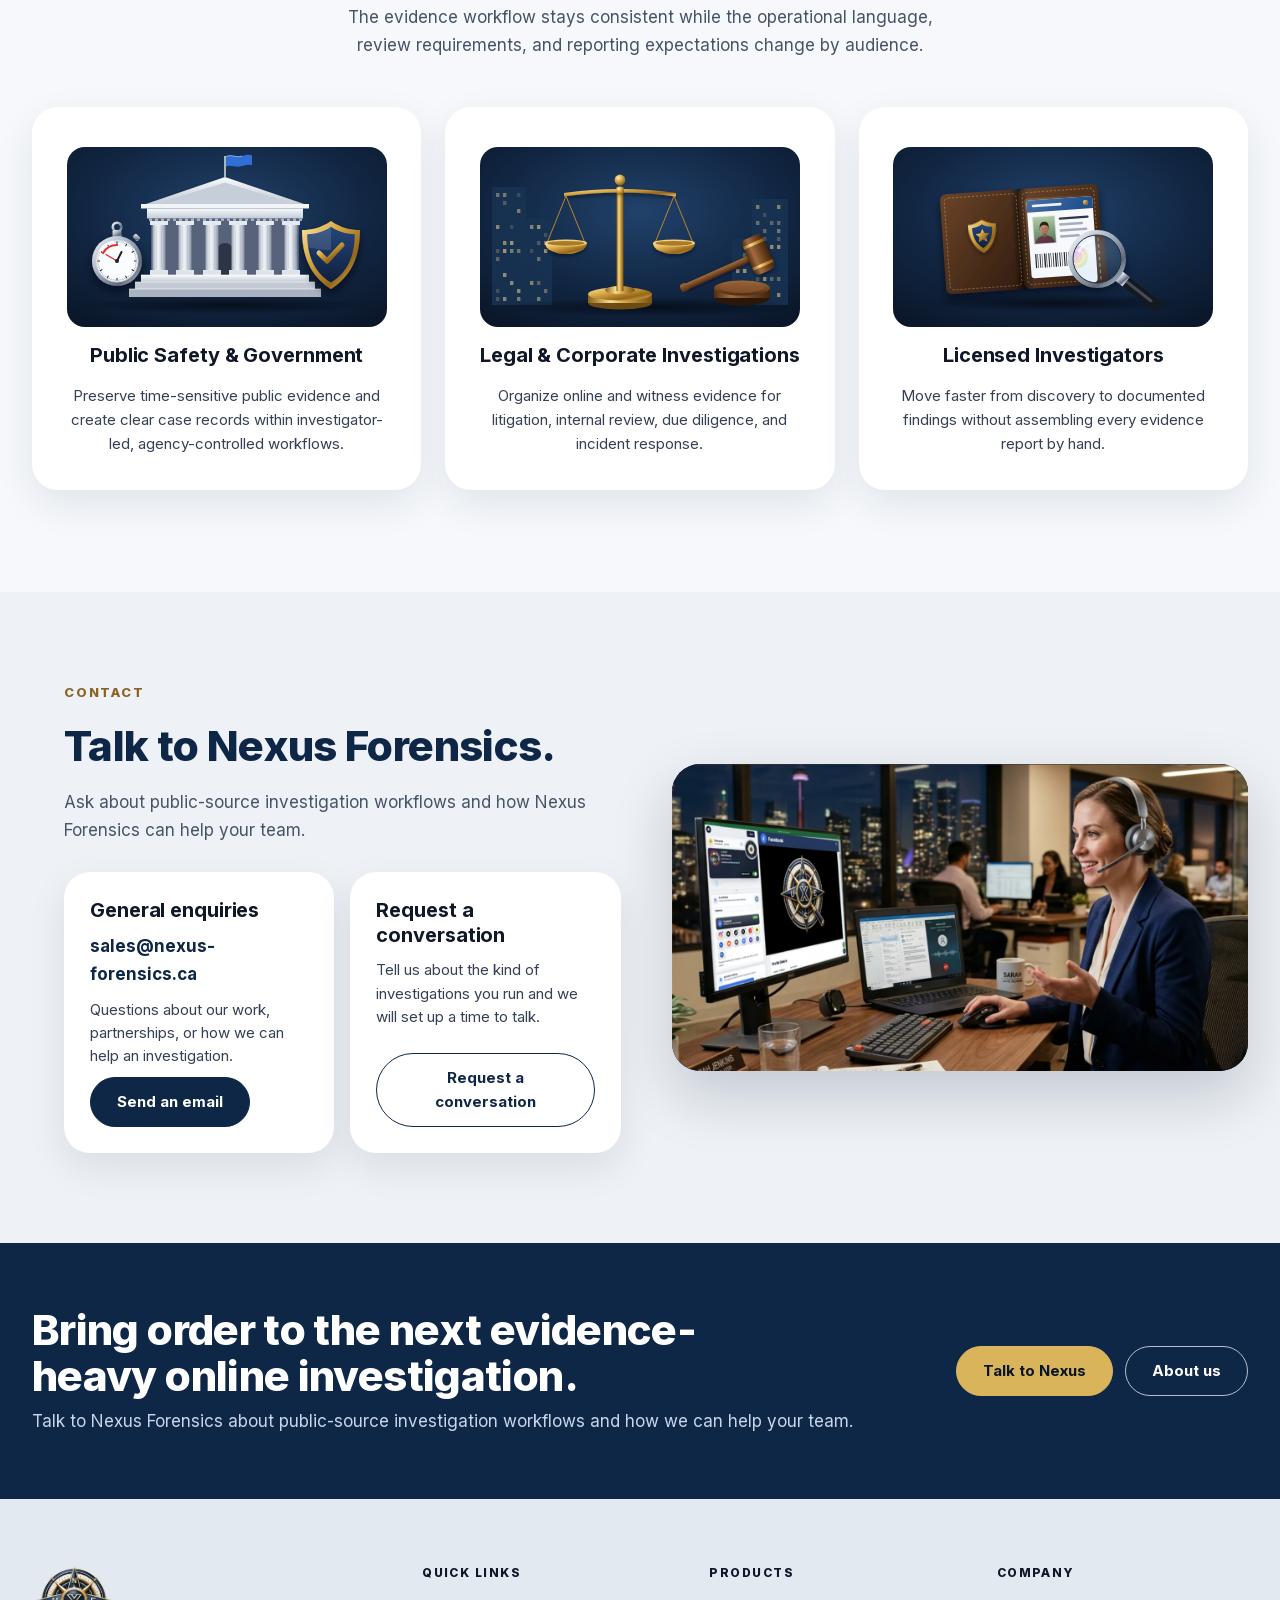
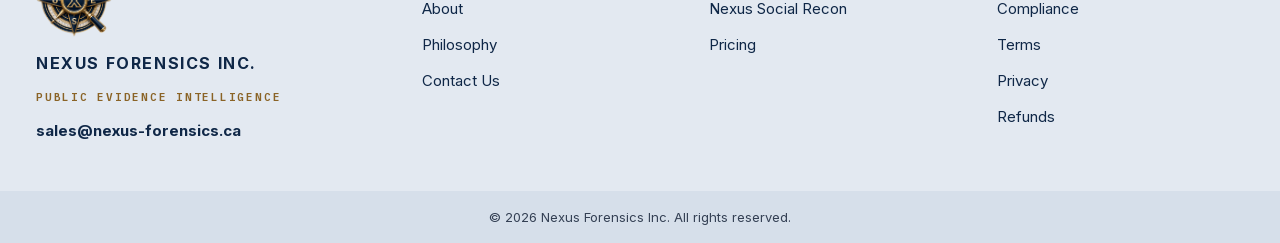
==== commit 95b38b31: "UPDATE LANGUAGE FIX" ====
--- a/index.html
+++ b/index.html
@@ -300,7 +300,7 @@
     </div>
     <div class="v2-footer-bar">© 2026 Nexus Forensics Inc. All rights reserved.</div>
   </footer>
-  <script src="assets/site-language.js?v=20261116-11" defer></script>
+  <script src="assets/site-language.js?v=20261118-05" defer></script>
   <script src="assets/site-lightbox.js?v=20261114-02" defer></script>
   <script src="assets/sr-compass.js?v=20261114-01" defer></script>
   <script src="assets/hero-stream.js?v=20261114-02" defer></script>
--- a/assets/site-layout.css
+++ b/assets/site-layout.css
@@ -1283,3 +1283,15 @@
 .notify-message.notify-ok { color: var(--green); }
 .notify-actions { display: flex; justify-content: flex-end; gap: 10px; }
 .notify-actions .button[disabled] { opacity: .6; cursor: default; }
+
+.notify-interest { margin: 0; font-size: .9rem; color: var(--v2-body); }
+.notify-interest b { color: var(--v2-navy); }
+
+.notify-done { display: grid; gap: 10px; padding: 28px 24px 24px; text-align: center; justify-items: center; }
+.notify-done[hidden], .notify-form[hidden] { display: none; }
+.notify-done h2 { margin: 0; font-size: 1.35rem; color: var(--v2-navy); }
+.notify-done p { margin: 0; color: var(--v2-body); line-height: 1.5; }
+.notify-done-check { width: 56px; height: 56px; color: var(--green); }
+.notify-done-email { font-size: 1.05rem; word-break: break-all; }
+.notify-done-email b { color: var(--v2-navy); }
+.notify-done .notify-actions { margin-top: 6px; justify-content: center; }
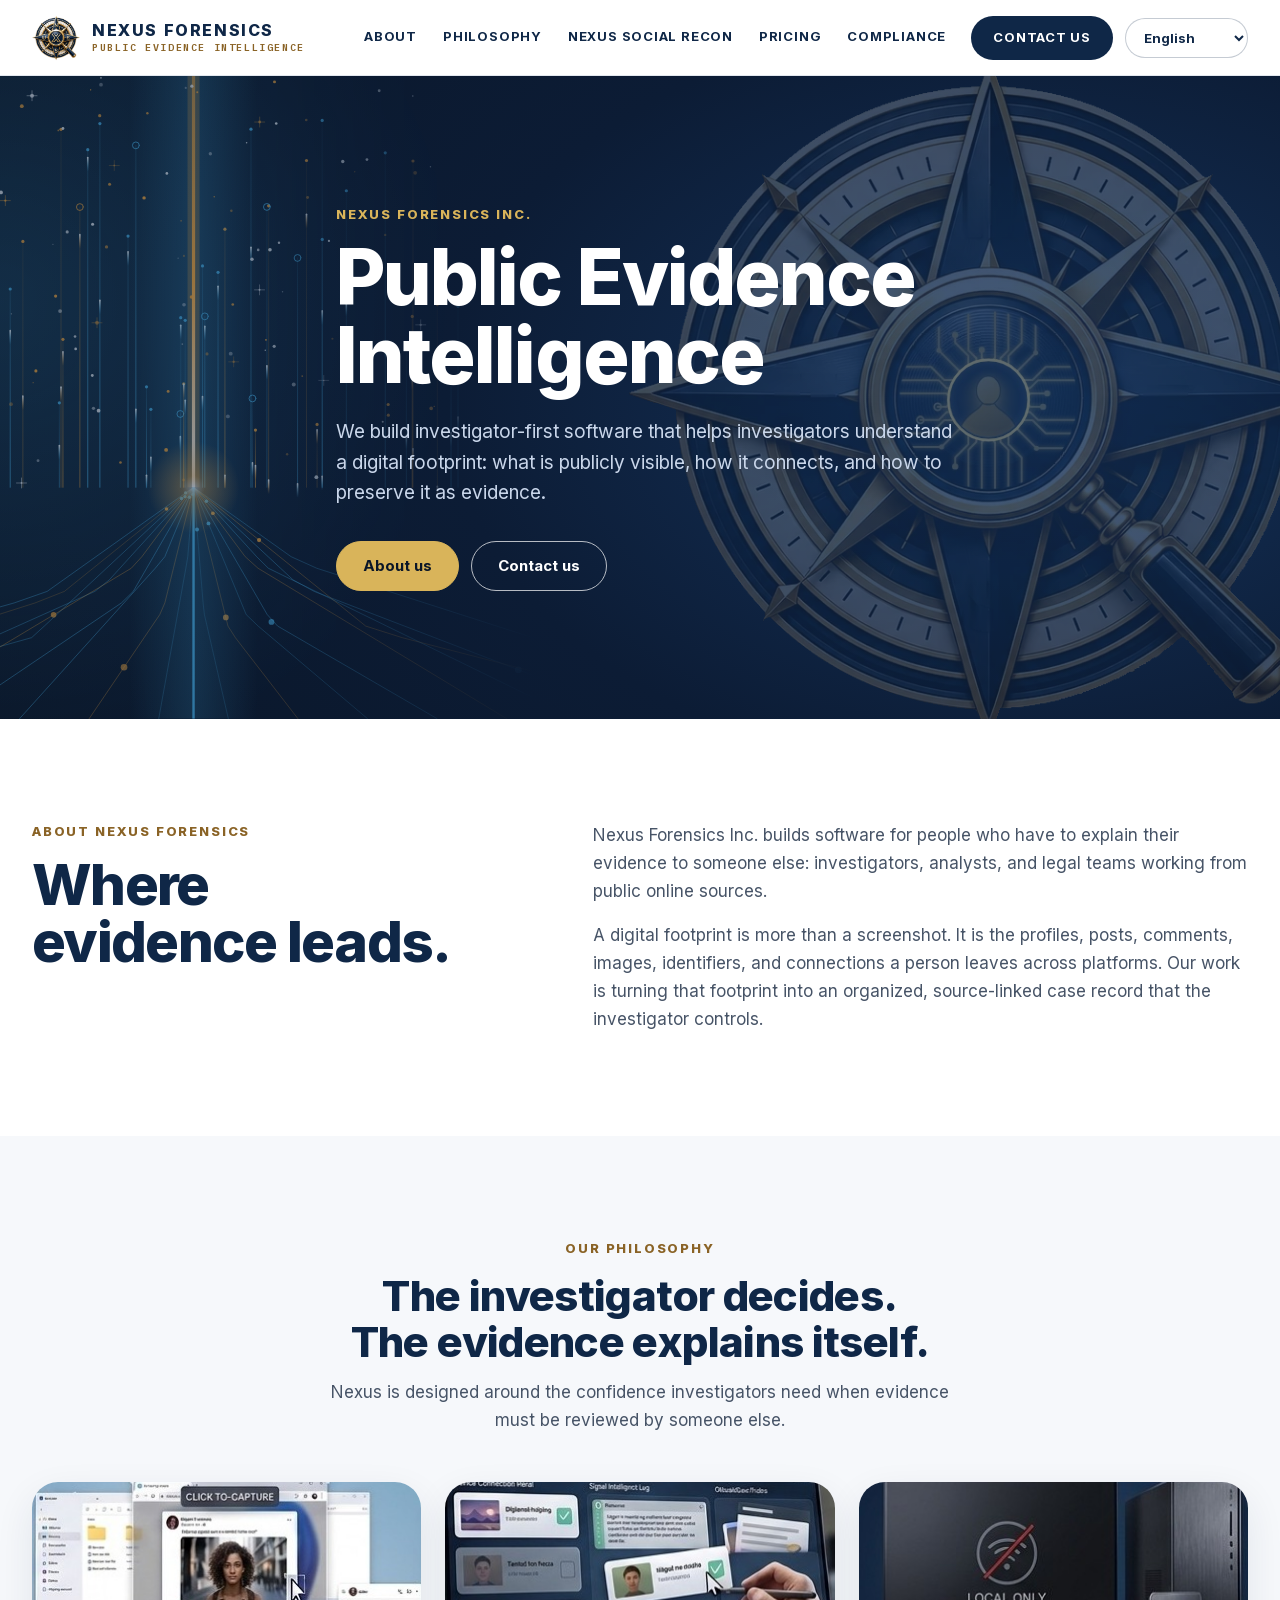
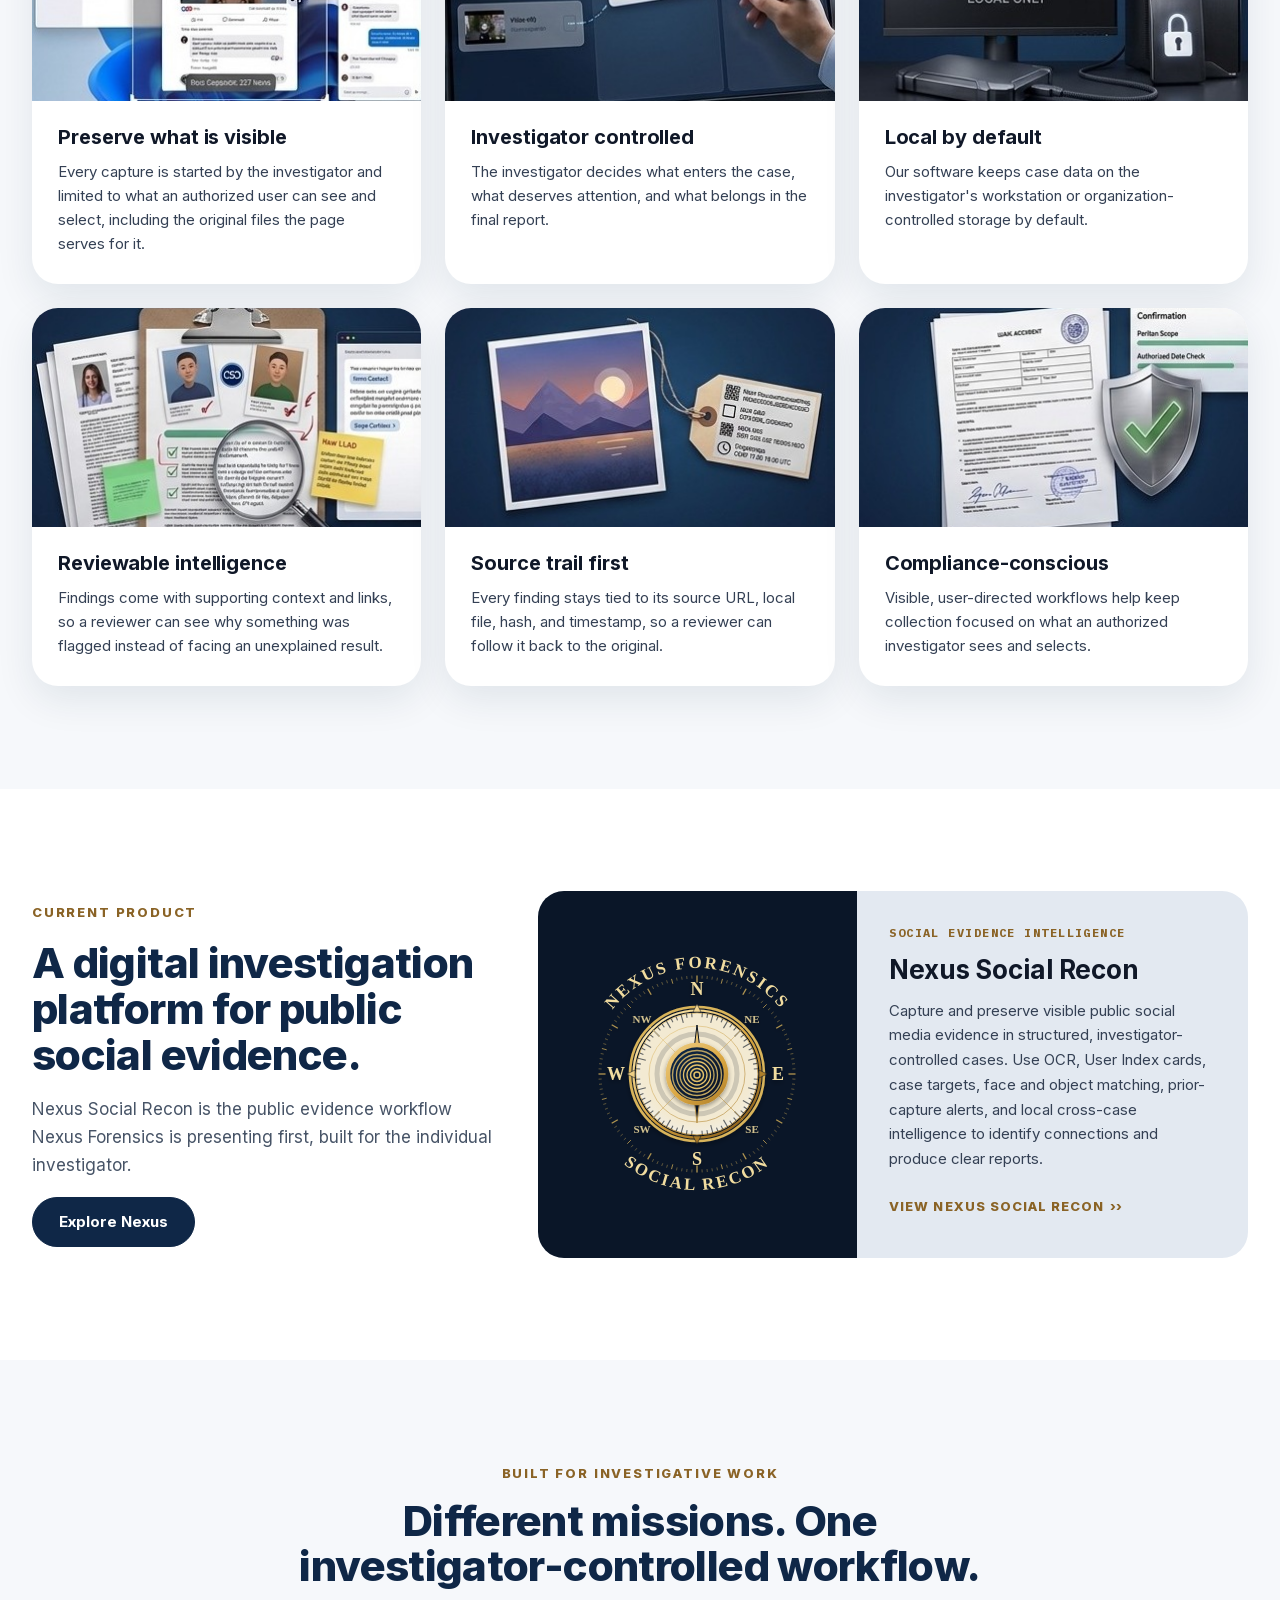
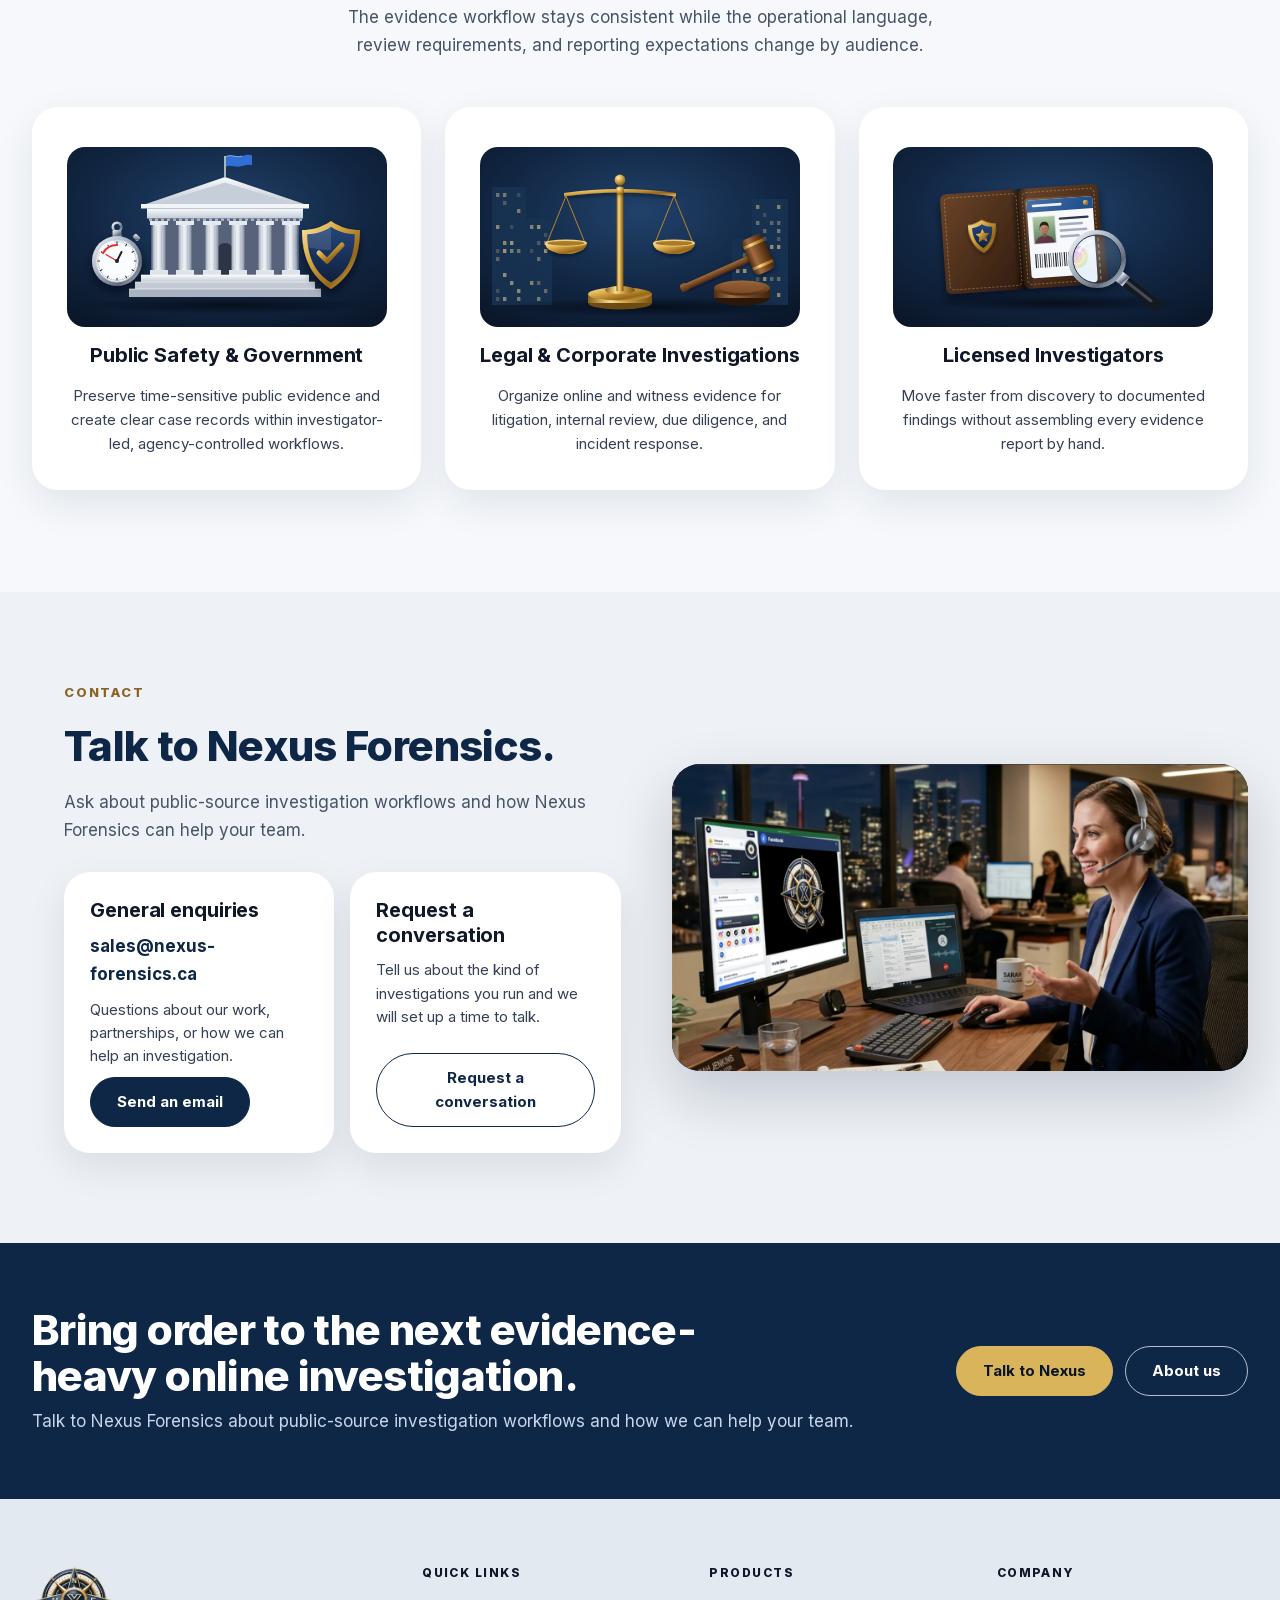
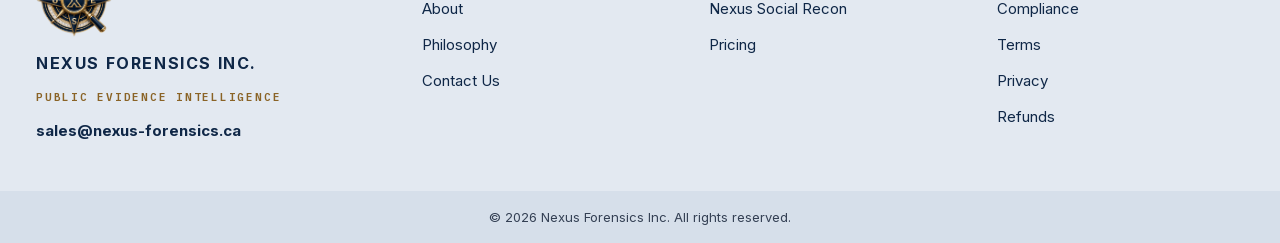
==== commit 8fd567e5: "french fix" ====
--- a/index.html
+++ b/index.html
@@ -300,7 +300,7 @@
     </div>
     <div class="v2-footer-bar">© 2026 Nexus Forensics Inc. All rights reserved.</div>
   </footer>
-  <script src="assets/site-language.js?v=20261118-05" defer></script>
+  <script src="assets/site-language.js?v=20261118-07" defer></script>
   <script src="assets/site-lightbox.js?v=20261114-02" defer></script>
   <script src="assets/sr-compass.js?v=20261114-01" defer></script>
   <script src="assets/hero-stream.js?v=20261114-02" defer></script>
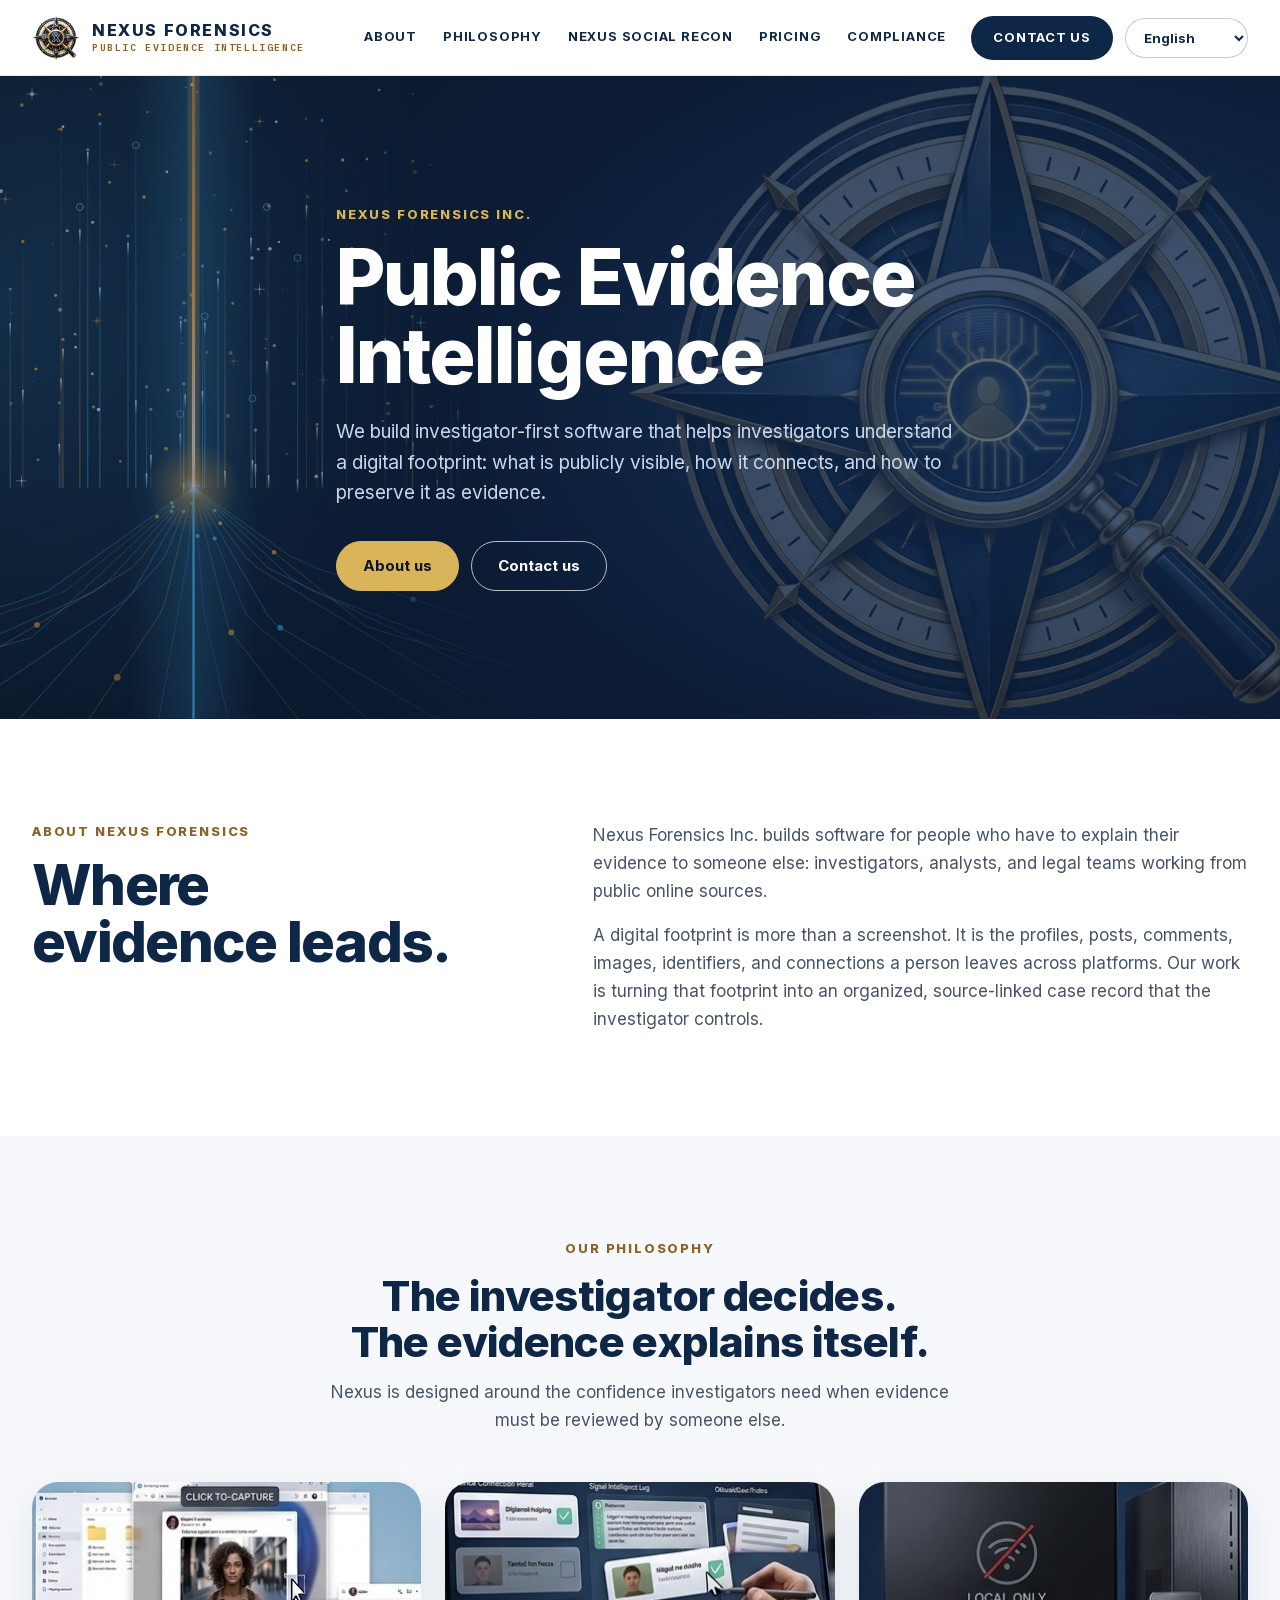
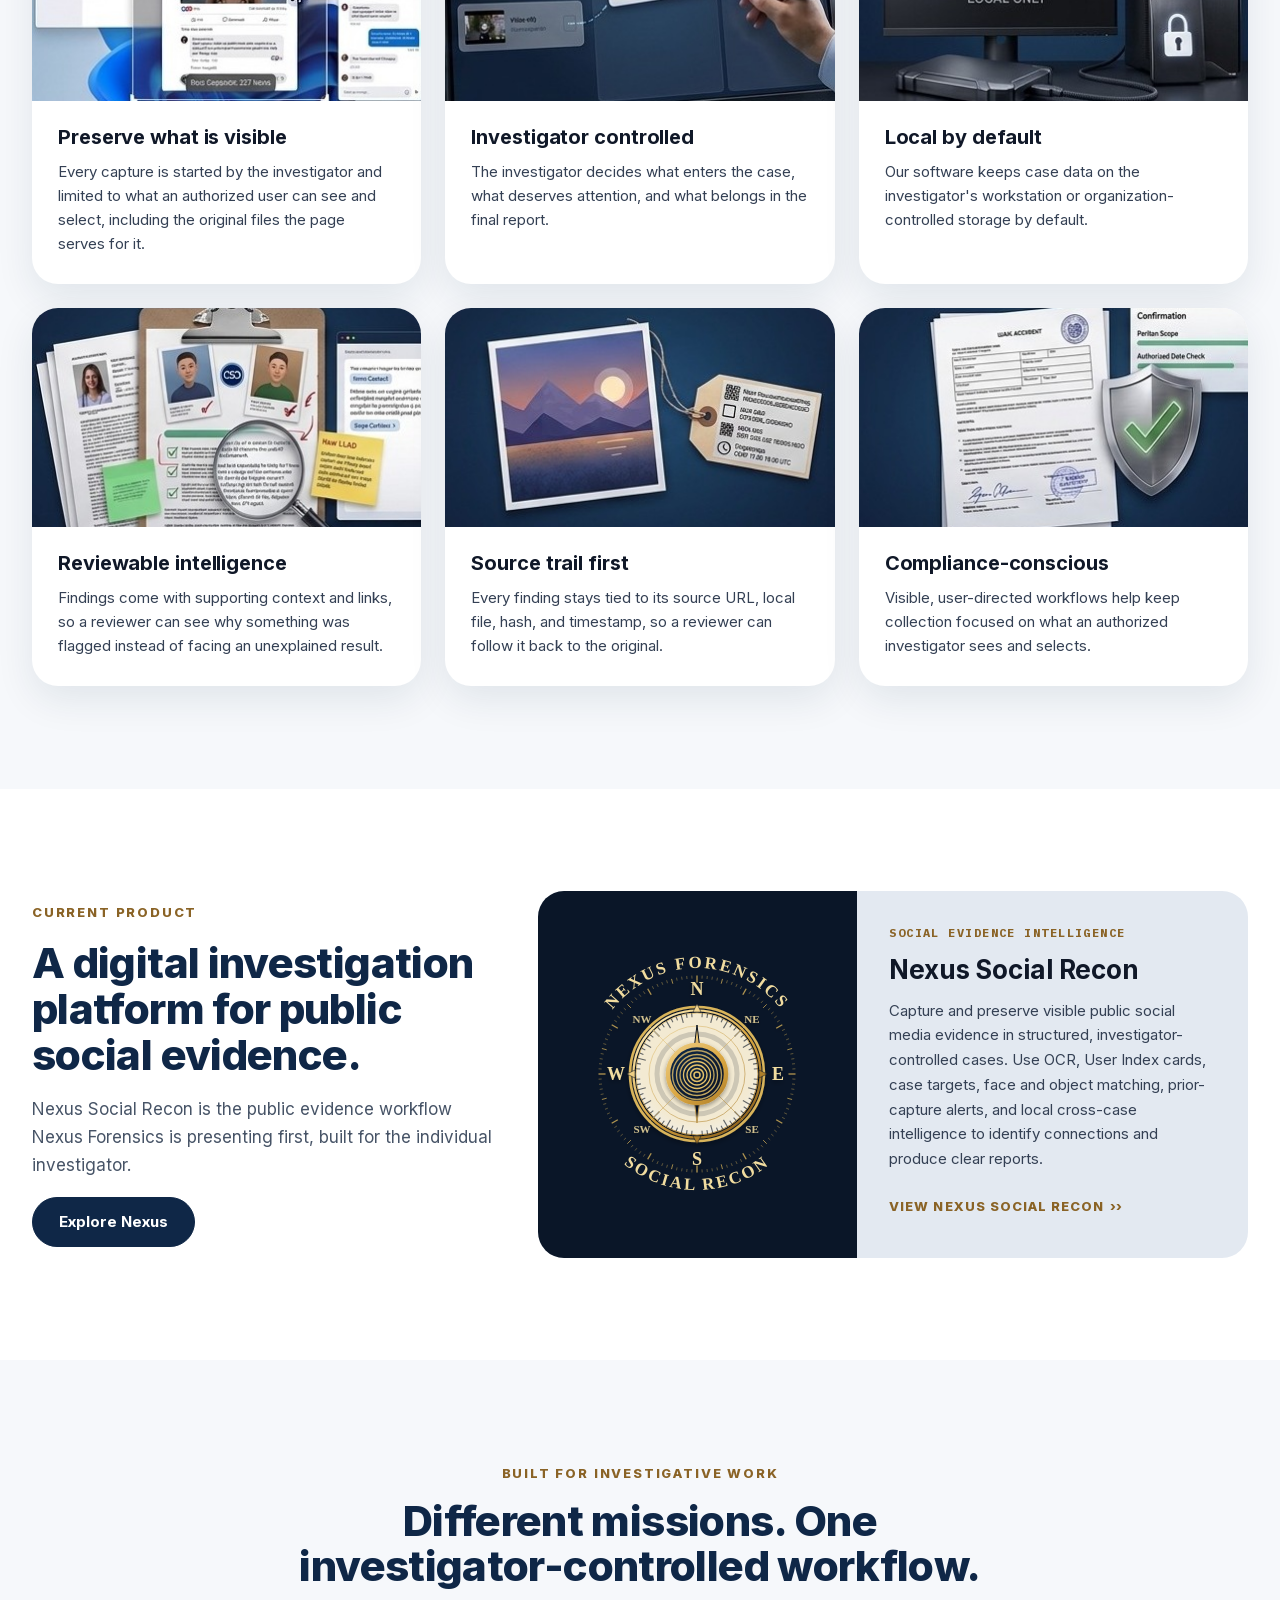
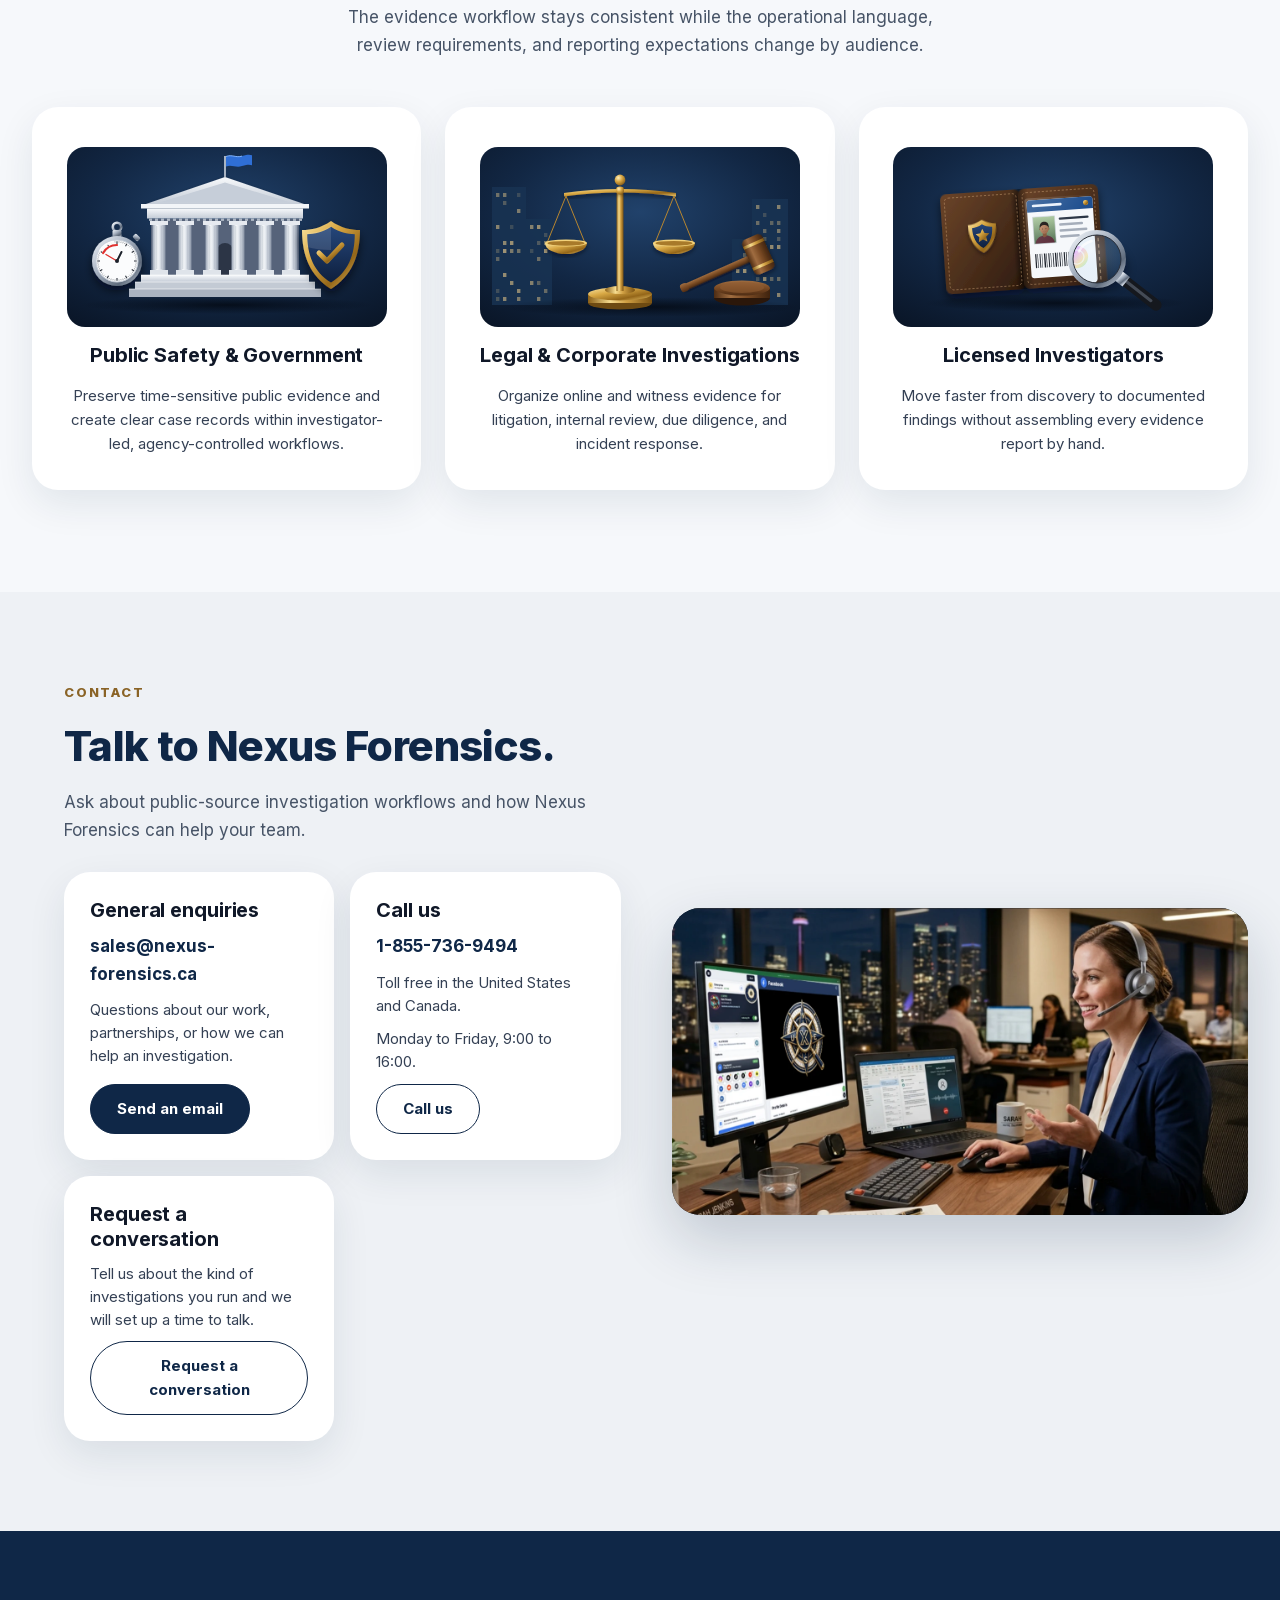
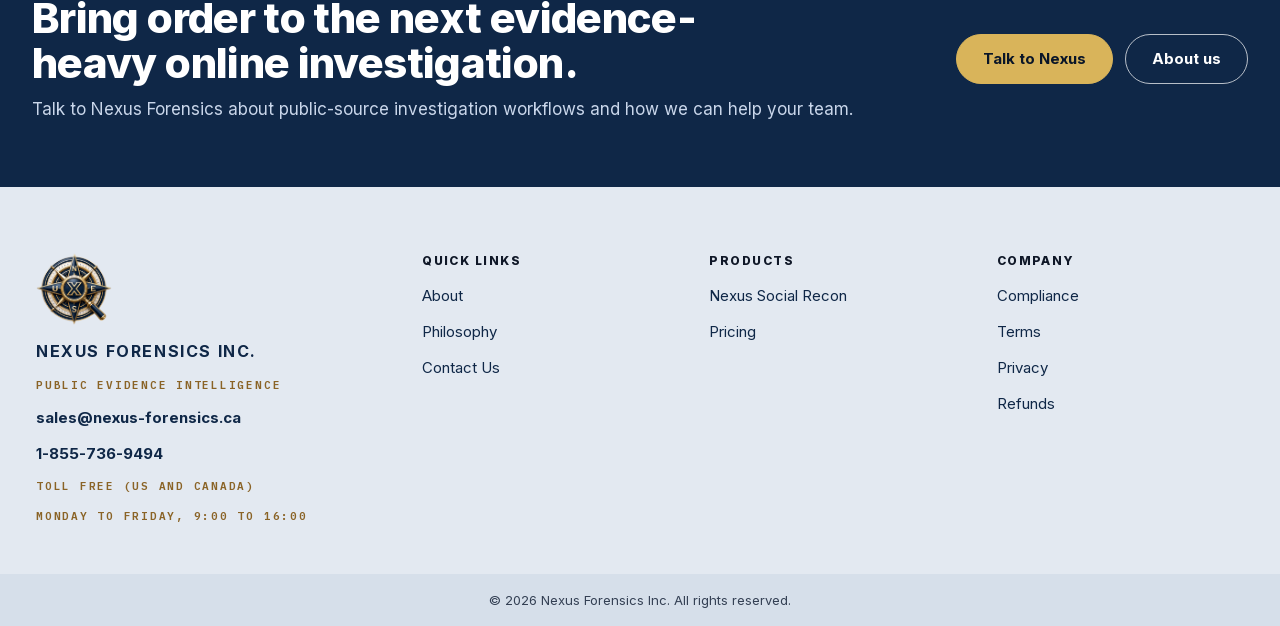
==== commit 07da584e: "Add the toll-free number (1-855-736-9494) and hours (Mon-Fri 9:00-16:00) A Call us card in the home " ====
--- a/index.html
+++ b/index.html
@@ -248,6 +248,13 @@
           <a class="button primary" href="mailto:sales@nexus-forensics.ca">Send an email</a>
         </div>
         <div class="contact-card">
+          <h3>Call us</h3>
+          <a class="contact-email" href="tel:+18557369494">1-855-736-9494</a>
+          <p>Toll free in the United States and Canada.</p>
+          <p>Monday to Friday, 9:00 to 16:00.</p>
+          <a class="button line" href="tel:+18557369494">Call us</a>
+        </div>
+        <div class="contact-card">
           <h3>Request a conversation</h3>
           <p>Tell us about the kind of investigations you run and we will set up a time to talk.</p>
           <a class="button line" href="mailto:sales@nexus-forensics.ca?subject=Conversation%20with%20Nexus%20Forensics">Request a conversation</a>
@@ -278,6 +285,9 @@
         <b>Nexus Forensics Inc.</b>
         <span>Public Evidence Intelligence</span>
         <a href="mailto:sales@nexus-forensics.ca">sales@nexus-forensics.ca</a>
+        <a href="tel:+18557369494">1-855-736-9494</a>
+        <span>Toll free (US and Canada)</span>
+        <span>Monday to Friday, 9:00 to 16:00</span>
       </div>
       <nav aria-label="Quick links">
         <p>Quick links</p>
@@ -300,7 +310,7 @@
     </div>
     <div class="v2-footer-bar">© 2026 Nexus Forensics Inc. All rights reserved.</div>
   </footer>
-  <script src="assets/site-language.js?v=20261118-07" defer></script>
+  <script src="assets/site-language.js?v=20261119-02" defer></script>
   <script src="assets/site-lightbox.js?v=20261114-02" defer></script>
   <script src="assets/sr-compass.js?v=20261114-01" defer></script>
   <script src="assets/hero-stream.js?v=20261114-02" defer></script>
